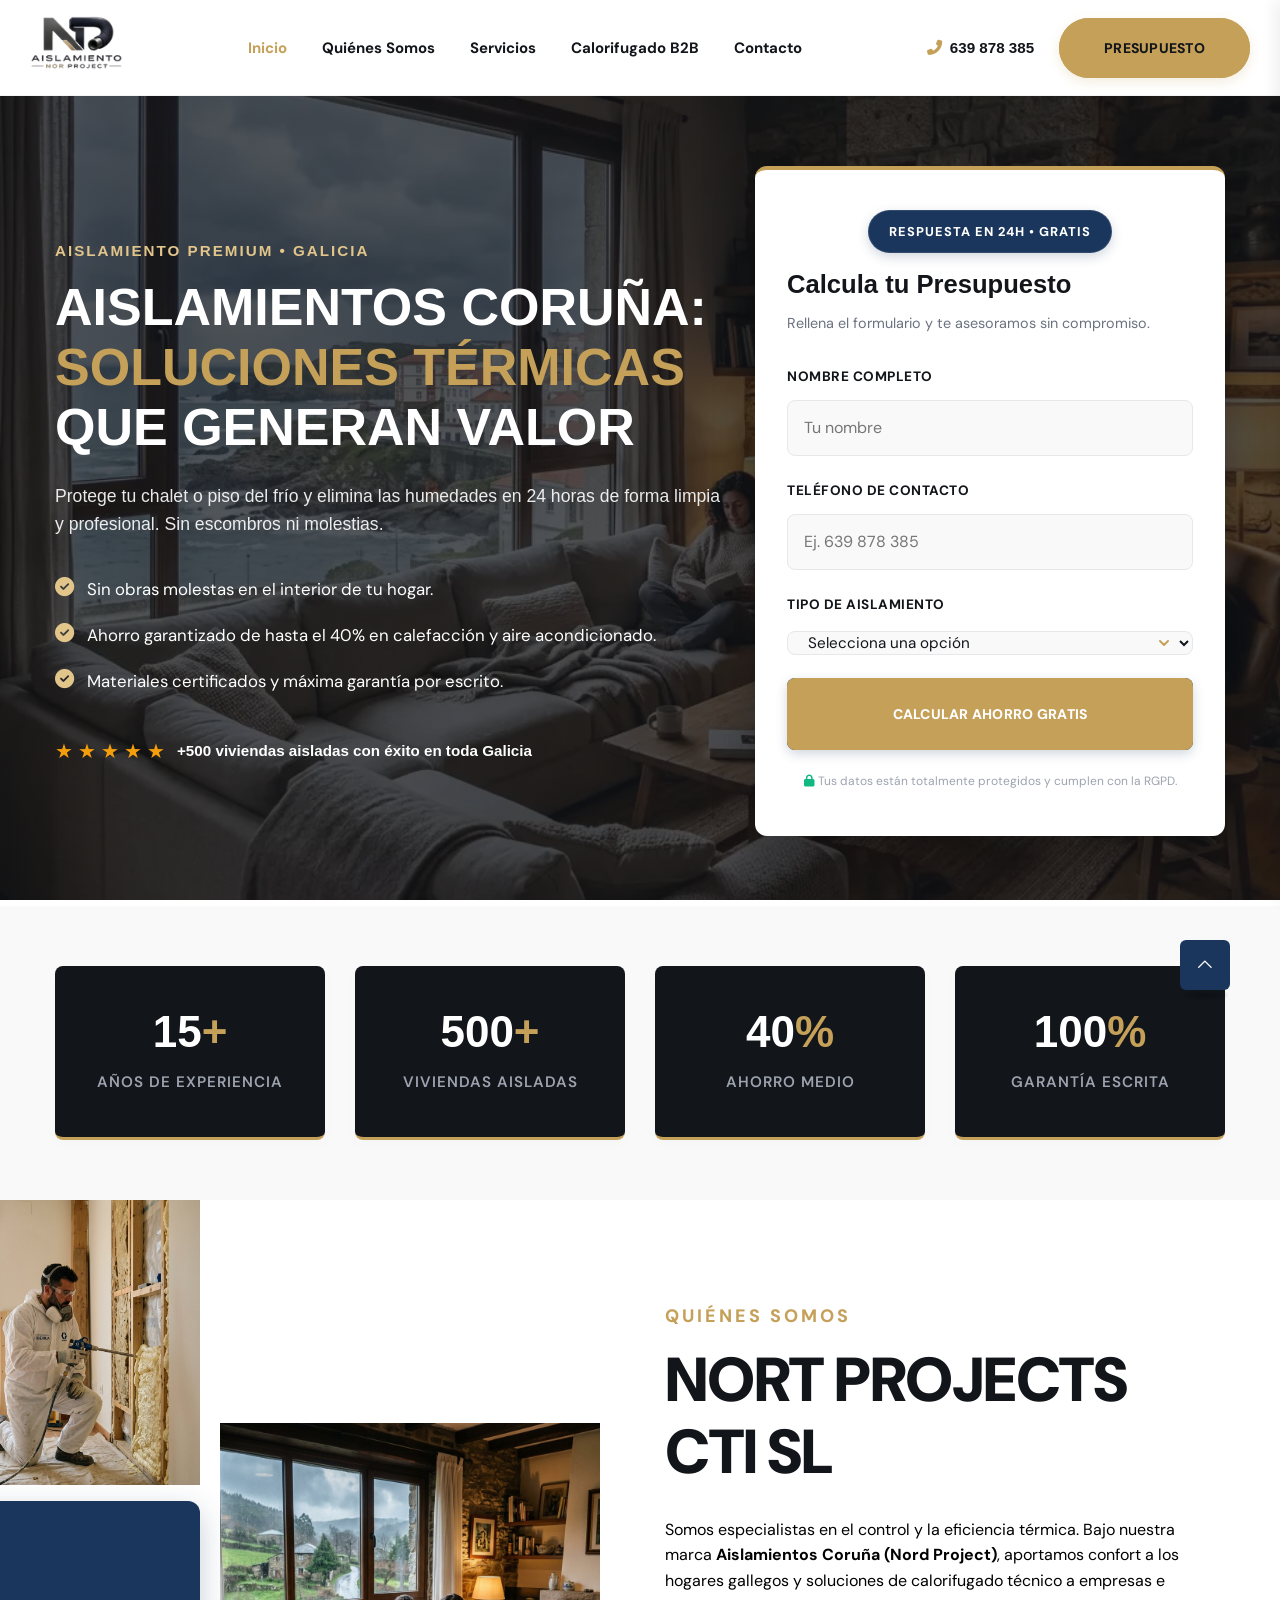
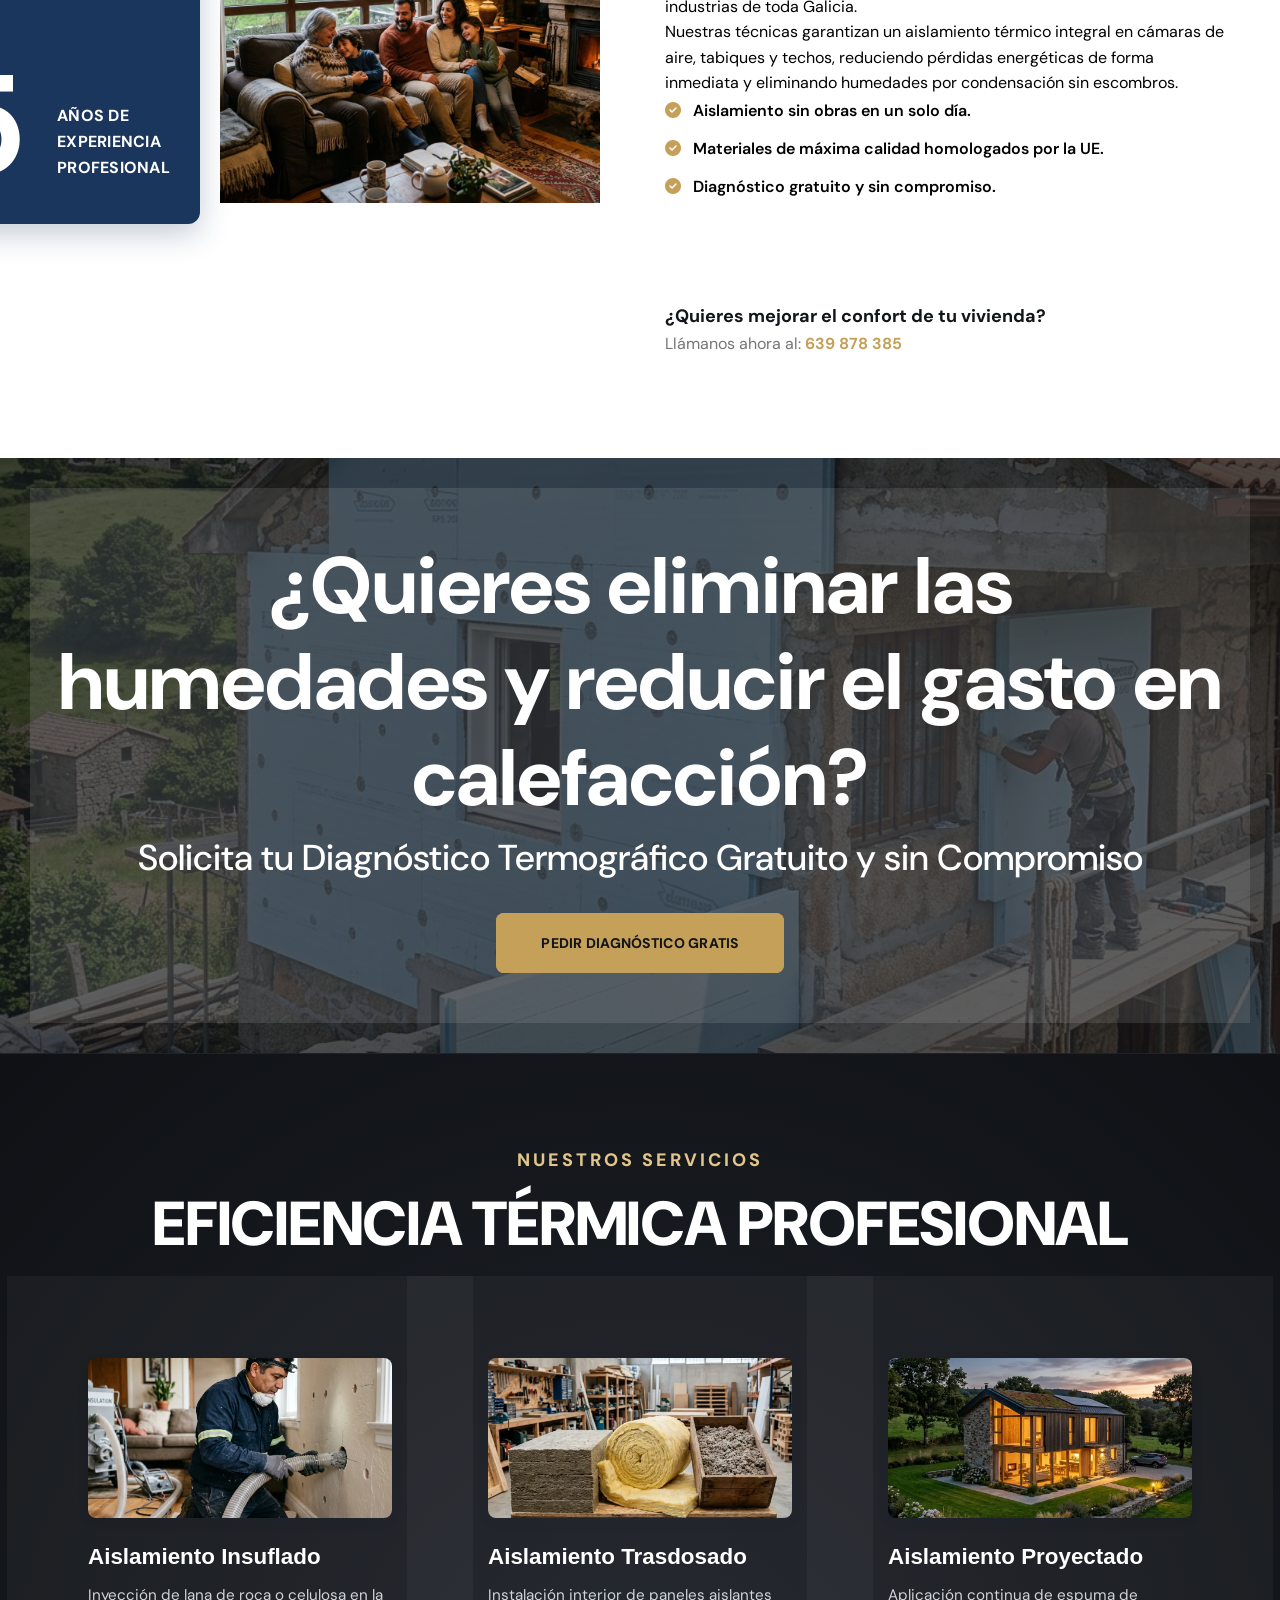
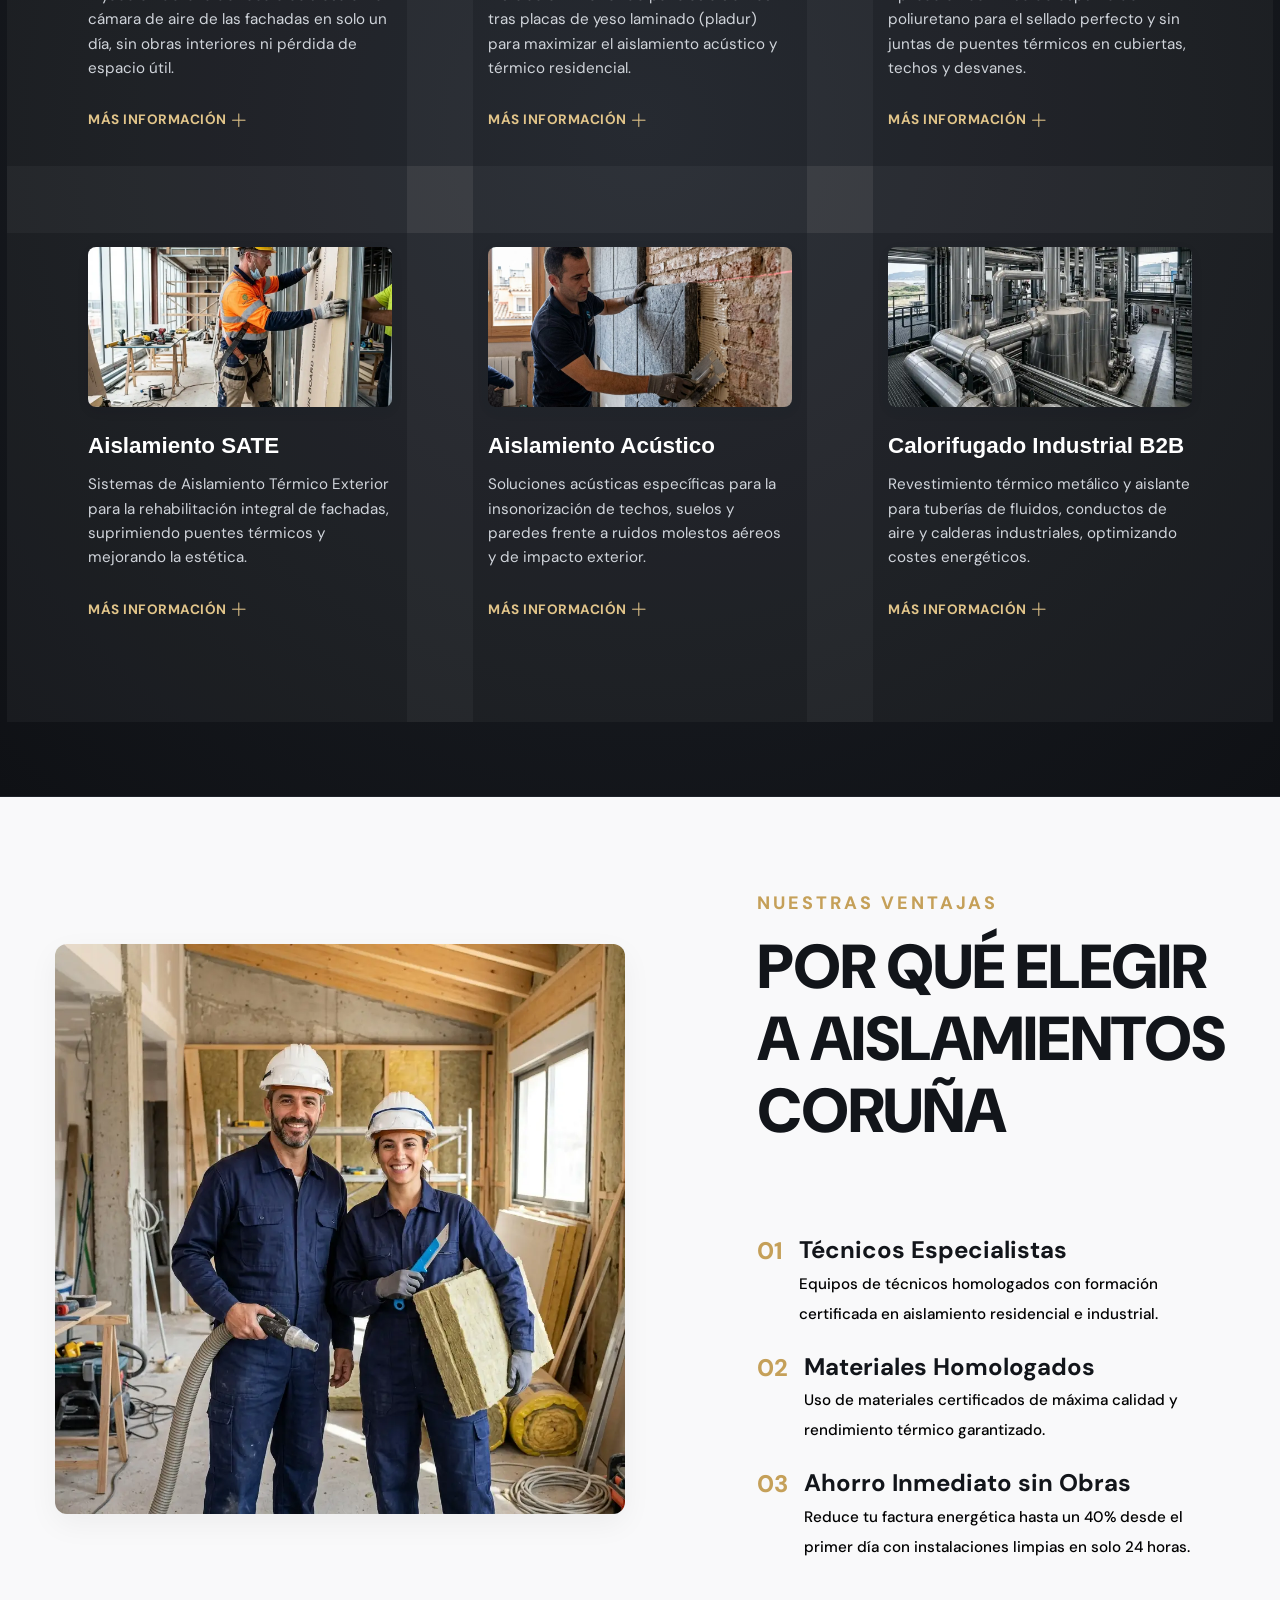
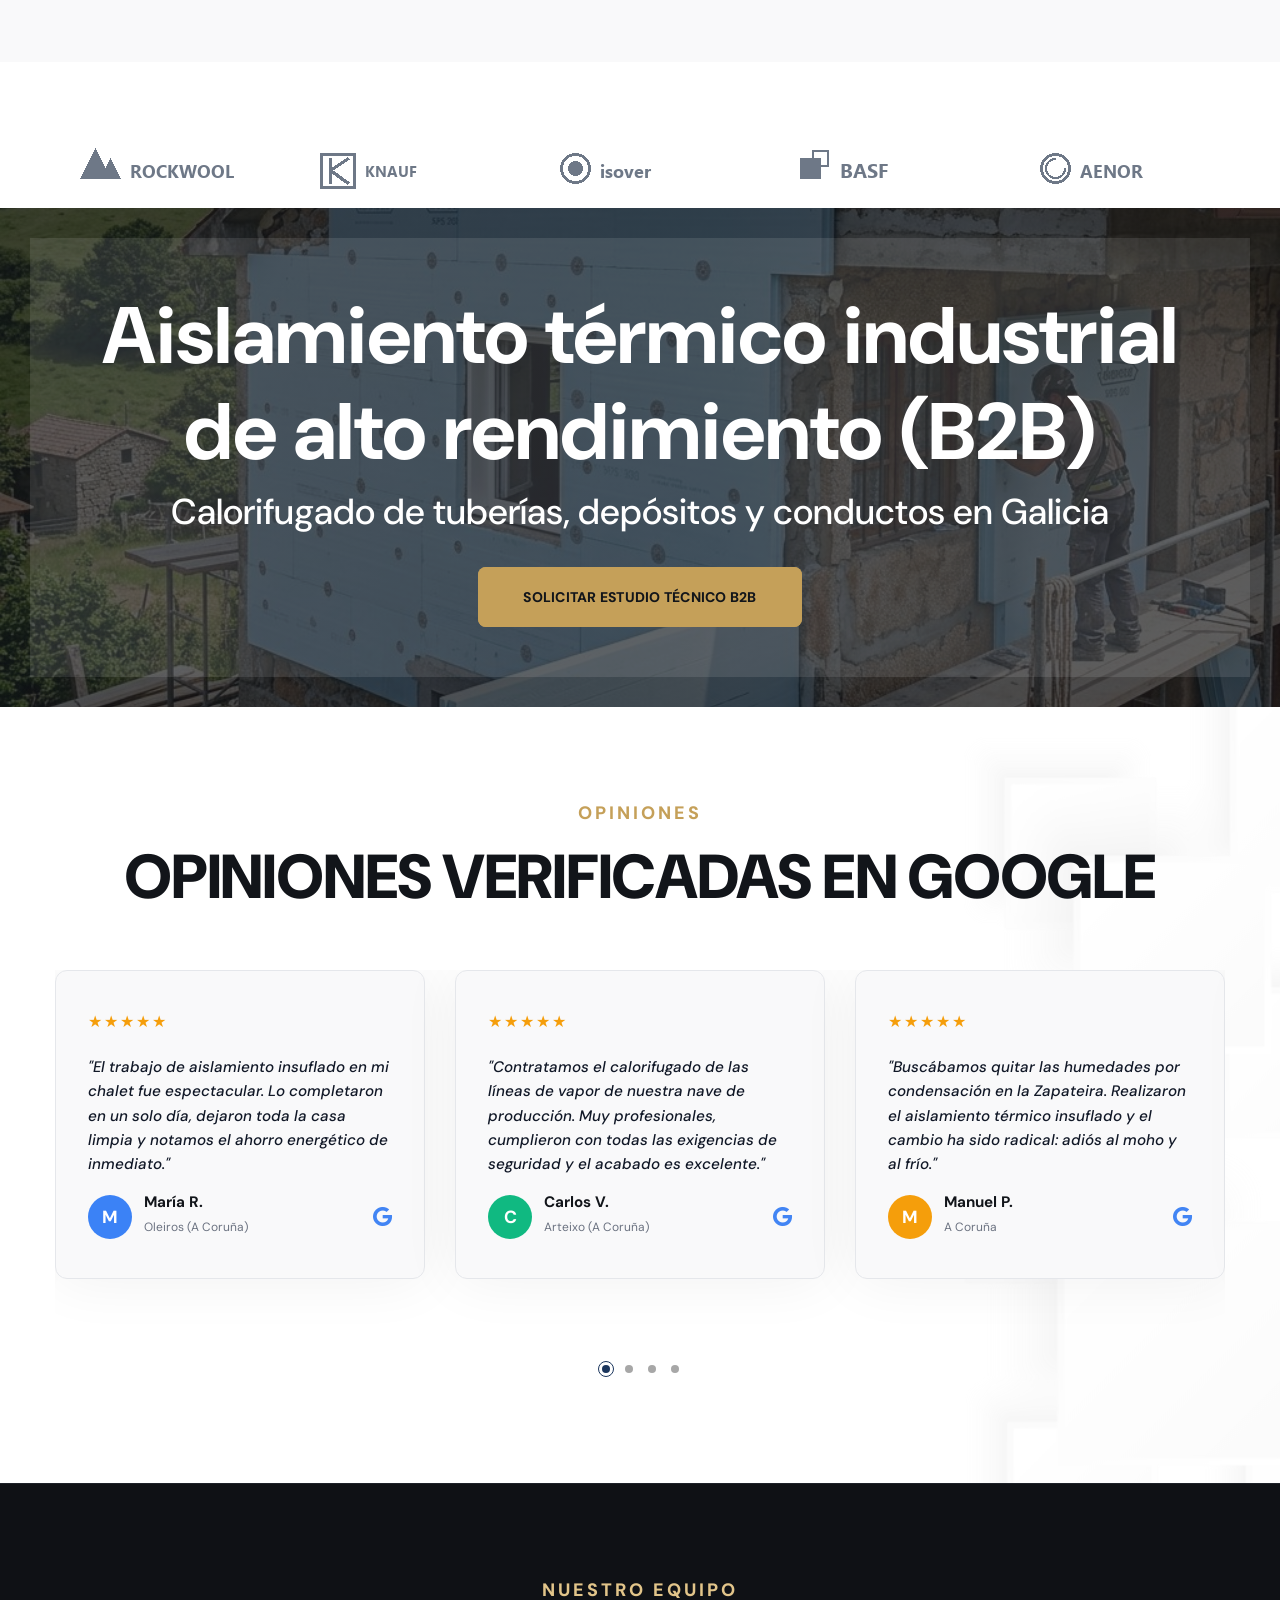
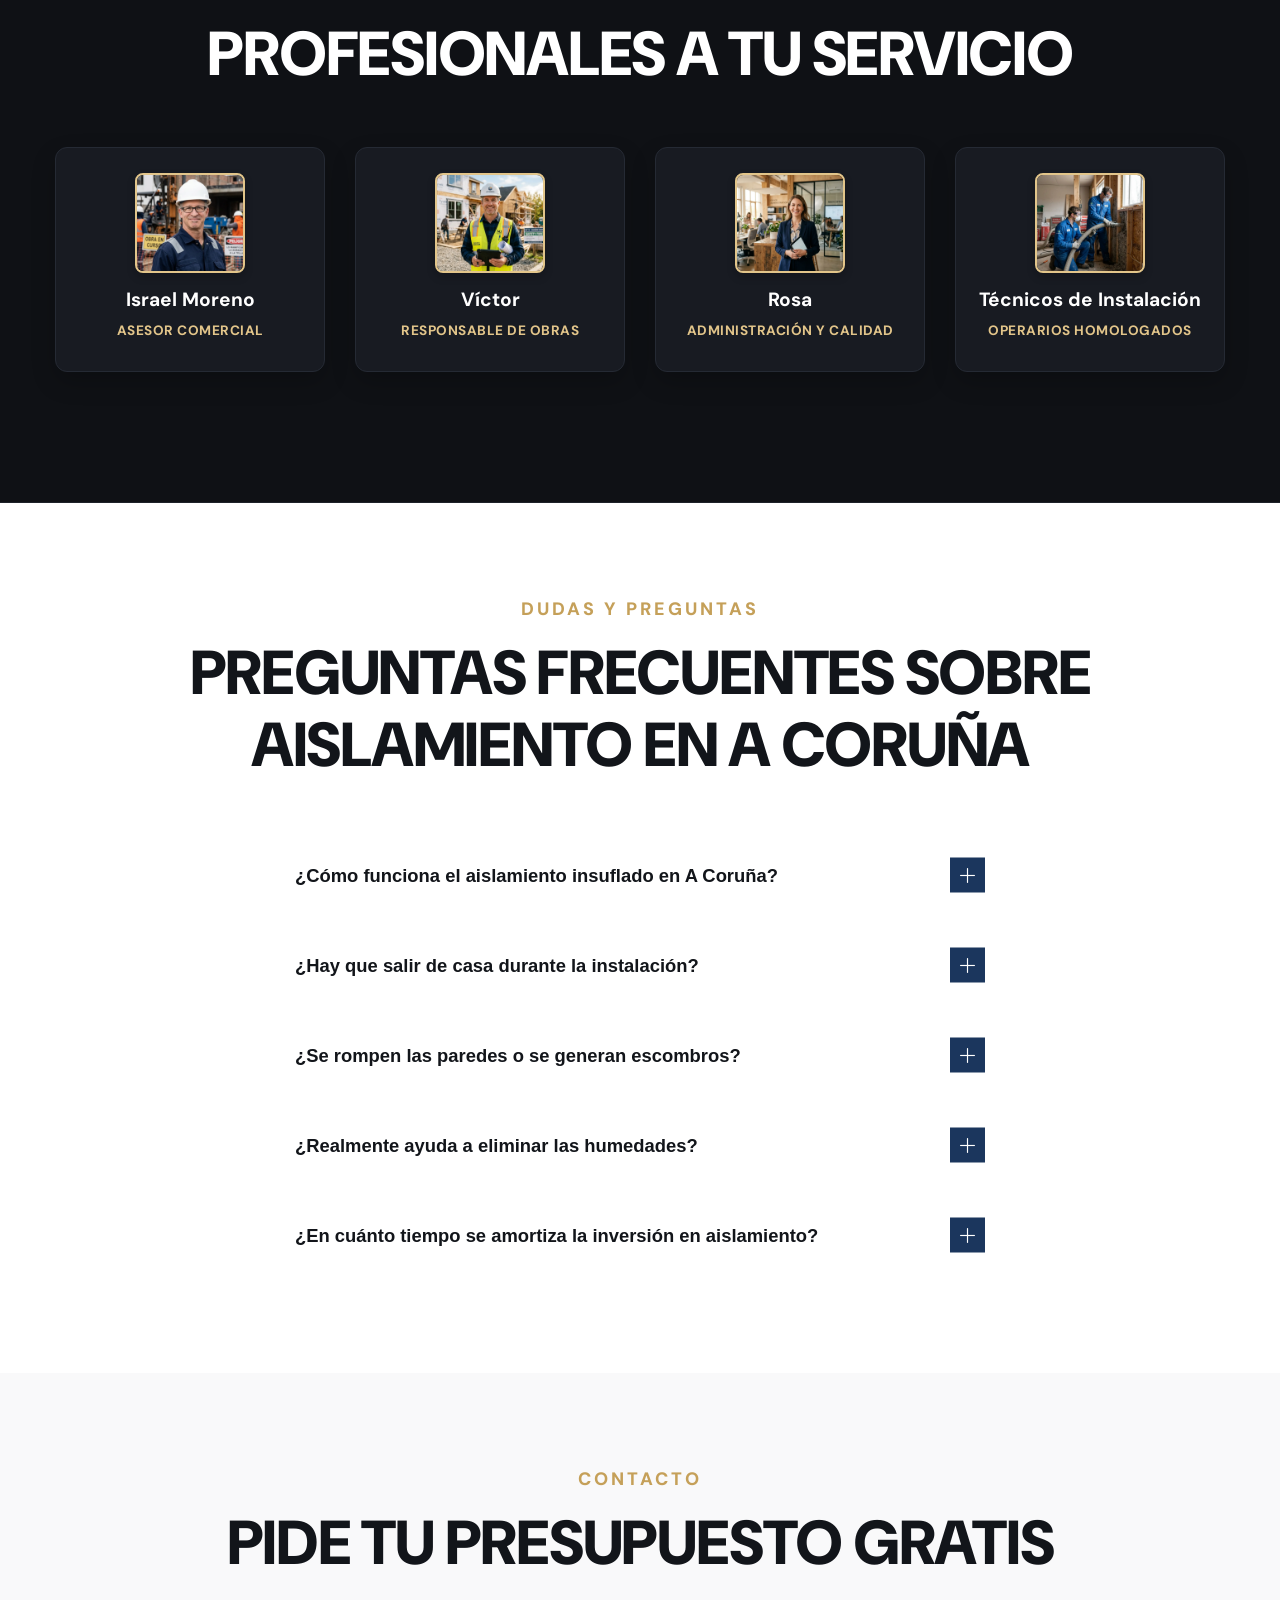
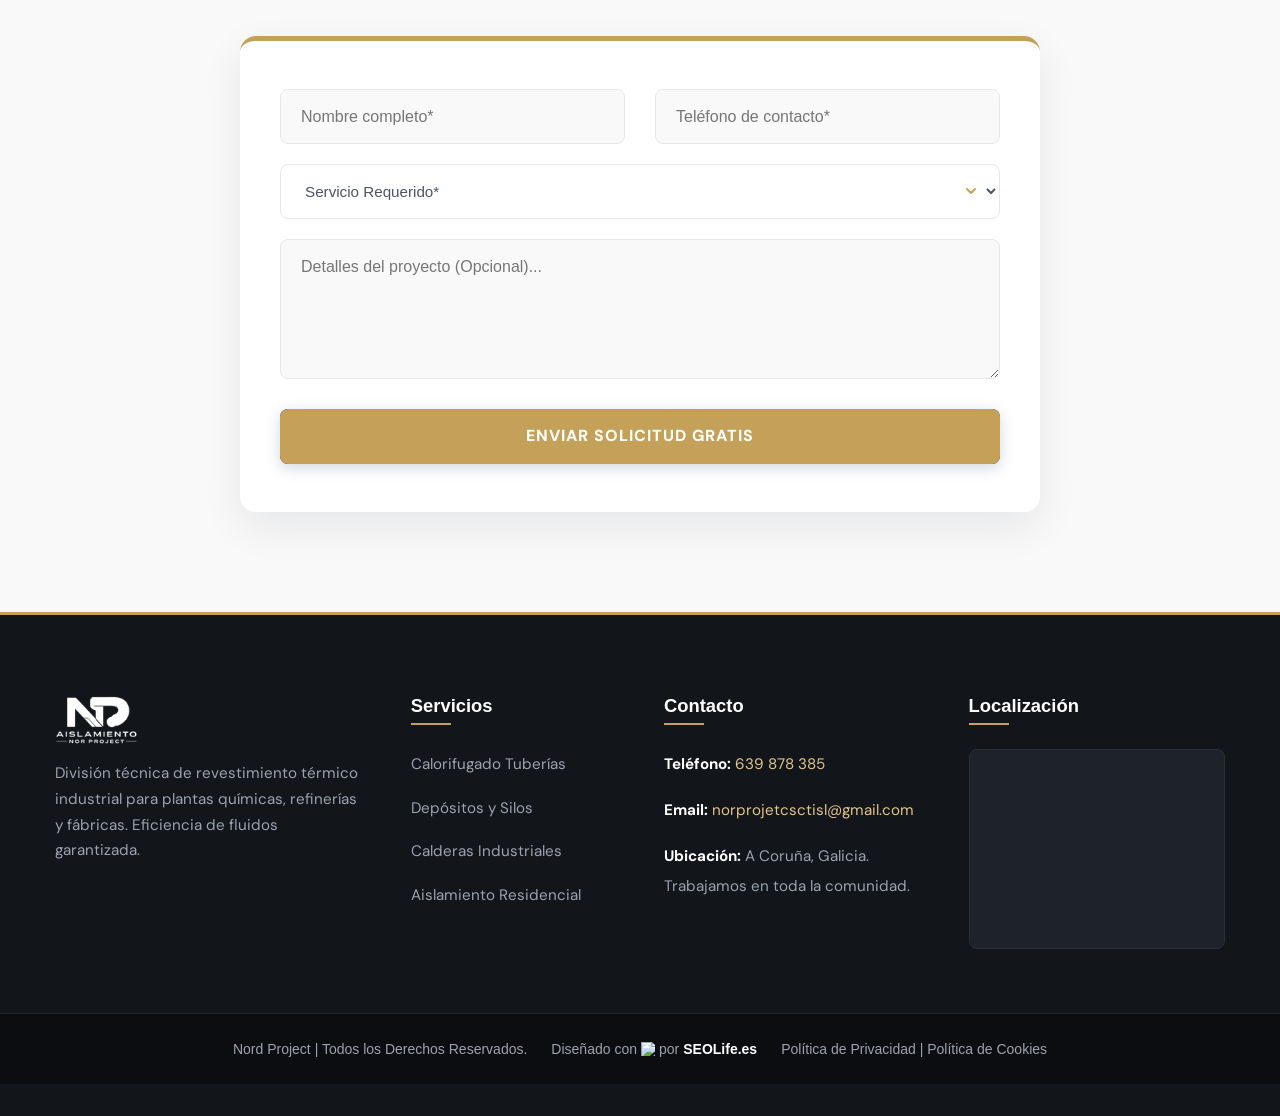
==== index.html @ 8a08e8d5 "Initial commit of Propuesta 2: modern luxury design in gold and dark-gray tones" ====
<!doctype html>
<html class="no-js" lang="es">

<head>
    <meta charset="utf-8">
    <meta http-equiv="x-ua-compatible" content="ie=edge">
    <title>Aislamientos Coruña - Nord Project | Expertos en Aislamiento Térmico</title>
    <meta name="description" content="En Aislamientos Coruña (Nord Project) somos especialistas en aislamiento térmico insuflado, trasdosado y proyectado para viviendas y calorifugado industrial. ¡Ahorra hasta el 40%!">
    <meta name="viewport" content="width=device-width, initial-scale=1">

    <link rel="shortcut icon" type="image/x-icon" href="assets/img/favicon.png">
    <!-- Place favicon.ico in the root directory -->

    <!-- CSS here -->
    <link rel="stylesheet" href="assets/css/all.min.css">
    <link rel="stylesheet" href="assets/css/animate.min.css">
    <link rel="stylesheet" href="assets/css/bootstrap.min.css">
    <link rel="stylesheet" href="assets/css/custom-animate.css">
    <link rel="stylesheet" href="assets/css/icomoon.css">
    <link rel="stylesheet" href="assets/css/jquery.magnific-popup.css">
    <link rel="stylesheet" href="assets/css/nice-select.css">
    <link rel="stylesheet" href="assets/css/nouislider.min.css">
    <link rel="stylesheet" href="assets/css/nouislider.pips.css">
    <link rel="stylesheet" href="assets/css/odometer.css">
    <link rel="stylesheet" href="assets/css/slick.css">
    <link rel="stylesheet" href="assets/css/swiper.min.css">

    <link rel="stylesheet" href="assets/css/style.css">
    <link rel="stylesheet" href="assets/css/responsive.css">


    <script type="application/ld+json">
    {
      "@context": "https://schema.org",
      "@type": "FAQPage",
      "mainEntity": [
        {
          "@type": "Question",
          "name": "¿Cómo funciona el aislamiento insuflado en A Coruña?",
          "acceptedAnswer": {
            "@type": "Answer",
            "text": "Se realizan pequeñas perforaciones en las juntas del mortero de la fachada o en tabiques internos de la vivienda. A través de ellas se inyecta neumáticamente el material aislante (como lana de roca o celulosa) rellenando la cámara de aire por completo. Posteriormente, se sellan los orificios logrando un acabado idéntico al original en un solo día."
          }
        },
        {
          "@type": "Question",
          "name": "¿Hay que salir de casa durante la instalación?",
          "acceptedAnswer": {
            "@type": "Answer",
            "text": "No, en absoluto. Al tratarse de un sistema de aislamiento insuflado que se inyecta de forma limpia y rápida, no es necesario desalojar la vivienda. Puede seguir con su rutina diaria con total normalidad y comodidad mientras nuestros técnicos trabajan."
          }
        },
        {
          "@type": "Question",
          "name": "¿Se rompen las paredes o se generan escombros?",
          "acceptedAnswer": {
            "@type": "Answer",
            "text": "No se rompen ni se tiran tabiques. El proceso es mínimamente invasivo. Solo realizamos pequeñas perforaciones de apenas 2 a 3 cm de diámetro en las juntas de los ladrillos del exterior o del pladur interior. Tras rellenar la cámara de aire, sellamos los orificios de inmediato para que la superficie quede impecable y sin necesidad de obras molestas."
          }
        },
        {
          "@type": "Question",
          "name": "¿Realmente ayuda a eliminar las humedades?",
          "acceptedAnswer": {
            "@type": "Answer",
            "text": "Sí, el aislamiento insuflado es sumamente eficaz para eliminar las humedades por condensación. Al rellenar la cámara de aire, eliminamos las corrientes de aire internas y elevamos la temperatura de las paredes interiores, evitando que el vapor de agua condense en ellas y se forme moho."
          }
        },
        {
          "@type": "Question",
          "name": "¿En cuánto tiempo se amortiza la inversión en aislamiento?",
          "acceptedAnswer": {
            "@type": "Answer",
            "text": "La inversión se amortiza típicamente en un plazo de entre 2 y 4 años. Gracias al ahorro energético inmediato de hasta el 40% en facturas de calefacción y aire acondicionado, empezará a recuperar la inversión desde el primer mes y disfrutará de un mayor confort térmico."
          }
        }
      ]
    }
    </script>


    <style>
        /* CSS Overrides for Aislamientos Coruña Xafran Integration */
        :root {
            --xafran-primary: #C5A059; /* Corporate Gold */
            --xafran-primary-rgb: 197, 160, 89;
            --thm-black: #12151A;
        }
        
        .thm-btn {
            background-color: #C5A059 !important;
            color: #12151A !important;
            font-weight: 800 !important;
            border-radius: 8px !important;
            transition: all 0.3s ease !important;
        }
        .thm-btn .txt {
            position: relative;
            z-index: 3 !important;
            color: inherit !important;
        }
        .thm-btn::before {
            background-color: #12151A !important; /* Dark hover background */
            z-index: 1 !important;
        }
        .thm-btn::after {
            background-color: #C5A059 !important;
            z-index: -1 !important;
        }
        .thm-btn:hover {
            color: #ffffff !important; /* White text on hover */
        }
        .thm-btn:hover .txt {
            color: #ffffff !important;
        }
        .main-header-one__right-btn a.thm-btn {
            background-color: #C5A059 !important;
            color: #12151A !important;
            box-shadow: 0 4px 12px rgba(197, 160, 89, 0.2) !important;
            border-radius: 30px !important;
        }
        .main-header-one__right-btn a.thm-btn:hover {
            box-shadow: 0 6px 15px rgba(197, 160, 89, 0.35) !important;
            color: #ffffff !important; /* White text on hover */
        }

        /* Style native select dropdowns beautifully */
        select.ignore {
            width: 100% !important;
            height: 50px !important;
            border: 1px solid #E5E7EB !important;
            border-radius: 8px !important;
            padding: 0 1rem !important;
            font-size: 0.95rem !important;
            color: #12151A !important;
            background-color: #F9F9FA !important;
            appearance: none !important;
            -webkit-appearance: none !important;
            -moz-appearance: none !important;
            background-image: url("data:image/svg+xml;charset=UTF-8,%3Csvg xmlns='http://www.w3.org/2000/svg' viewBox='0 0 24 24' fill='none' stroke='%23C5A059' stroke-width='3' stroke-linecap='round' stroke-linejoin='round'%3E%3Cpolyline points='6 9 12 15 18 9'%3E%3C/polyline%3E%3C/svg%3E") !important;
            background-repeat: no-repeat !important;
            background-position: right 1.25rem center !important;
            background-size: 1rem !important;
            padding-right: 2.5rem !important;
            cursor: pointer !important;
            transition: all 0.3s ease !important;
        }
        select.ignore:focus {
            border-color: #C5A059 !important;
            background-color: #ffffff !important;
            box-shadow: 0 0 0 3px rgba(197, 160, 89, 0.15) !important;
            outline: none !important;
        }
        /* Contact form select has 55px height to match input heights */
        .contact-page__form select.ignore {
            height: 55px !important;
            background-color: #ffffff !important;
        }
        
        /* Custom floating form card in Hero */
        .hero-budget-form-card {
            background: #ffffff;
            border-radius: 12px;
            padding: 2.5rem 2rem;
            box-shadow: 0 15px 40px rgba(0,0,0,0.25);
            border-top: 4px solid #C5A059;
            text-align: left;
            position: relative;
            z-index: 10;
        }
        .hero-budget-form-card h3 {
            font-size: 1.6rem;
            font-weight: 800;
            color: #12151A;
            margin-bottom: 0.5rem;
            font-family: 'Montserrat', sans-serif;
            text-transform: none;
        }
        .hero-budget-form-card p {
            font-size: 0.9rem;
            color: #6B7280;
            margin-bottom: 1.5rem;
        }
        .form-group-custom {
            margin-bottom: 1.25rem;
        }
        .form-group-custom label {
            font-size: 0.85rem;
            font-weight: 700;
            color: #12151A;
            margin-bottom: 0.5rem;
            display: block;
            text-transform: uppercase;
            letter-spacing: 0.5px;
        }
        .form-group-custom input, .form-group-custom select {
            width: 100%;
            border: 1px solid #E5E7EB;
            border-radius: 8px;
            padding: 0.75rem 1rem;
            font-size: 0.95rem;
            color: #12151A;
            background-color: #F9F9FA;
            transition: all 0.3s ease;
        }
        .form-group-custom input:focus, .form-group-custom select:focus {
            border-color: #C5A059;
            background-color: #ffffff;
            box-shadow: 0 0 0 3px rgba(197, 160, 89, 0.15);
            outline: none;
        }
        
        .form-group-custom select {
            height: auto !important;
            appearance: auto !important;
            -webkit-appearance: auto !important;
        }
        
        /* Check icon red styling */
        .hero-checklist {
            padding-left: 0;
        }
        .hero-checklist li {
            position: relative;
            padding-left: 2rem;
            margin-bottom: 1rem;
            font-size: 1.05rem;
            color: #ffffff;
            list-style: none;
            text-align: left;
        }
        .hero-checklist li i {
            position: absolute;
            left: 0;
            top: 3px;
            color: #E2C58A;
            font-size: 1.2rem;
        }
        
        /* Stats accent boxes */
        .stats-count-box {
            background-color: #12151A;
            border-bottom: 3px solid #C5A059;
            padding: 2.5rem 2rem;
            border-radius: 8px;
            text-align: center;
            height: 100%;
            box-shadow: 0 5px 15px rgba(0,0,0,0.02);
            transition: transform 0.3s;
        }
        .stats-count-box:hover {
            transform: translateY(-5px);
        }
        .stats-count-box h2 {
            font-size: 2.75rem;
            font-weight: 800;
            color: #ffffff;
            margin-bottom: 0.5rem;
            font-family: 'Montserrat', sans-serif;
        }
        .stats-count-box h2 span.thm-clr {
            color: #C5A059;
        }
        .stats-count-box p {
            color: #9CA3AF;
            font-size: 0.95rem;
            margin-bottom: 0;
            font-weight: 600;
            text-transform: uppercase;
            letter-spacing: 1px;
        }
        
        /* Service Grid Styling */
        .service-one__single {
            position: relative;
            background: #ffffff;
            border: 1px solid #E5E7EB;
            border-radius: 12px;
            padding: 2.5rem 2rem;
            margin-bottom: 30px;
            transition: all 0.3s ease;
            box-shadow: 0 5px 20px rgba(0,0,0,0.02);
            height: calc(100% - 30px);
            display: flex;
            flex-direction: column;
            justify-content: space-between;
        }
        .service-one__single:hover {
            transform: translateY(-5px);
            box-shadow: 0 15px 30px rgba(197, 160, 89, 0.06);
            border-color: #C5A059;
        }
        .service-one__single .count-text {
            position: absolute;
            right: 25px;
            top: 20px;
            font-size: 2.25rem;
            font-weight: 850;
            color: rgba(197, 160, 89, 0.06);
            font-family: 'Montserrat', sans-serif;
        }
        .service-thumb-xafran {
            width: 100%;
            height: 160px;
            background-size: cover;
            background-position: center;
            border-radius: 8px;
            margin-bottom: 1.5rem;
            box-shadow: 0 4px 15px rgba(0,0,0,0.04);
        }
        .service-one__single h2 {
            font-family: 'Montserrat', sans-serif !important;
            font-size: 1.4rem !important;
            font-weight: 700 !important;
            margin-bottom: 0.75rem !important;
            line-height: 1.3 !important;
        }
        .service-one__single h2 a {
            color: #12151A !important;
            transition: all 0.3s;
        }
        .service-one__single h2 a:hover {
            color: #C5A059 !important;
        }
        .service-one__single p {
            color: #4B5563 !important;
            font-size: 0.95rem !important;
            line-height: 1.6 !important;
            margin-bottom: 1.5rem !important;
            flex-grow: 1;
        }
        .service-one__single .btn-box a {
            font-weight: 700;
            color: #C5A059;
            text-transform: uppercase;
            font-size: 0.85rem;
            letter-spacing: 0.5px;
            display: inline-flex;
            align-items: center;
            gap: 5px;
        }
        .service-one__single .btn-box a:hover {
            color: #12151A;
        }
        
        /* Google Reviews slider cards */
        .google-rating-stars-xafran {
            color: #F59E0B;
            font-size: 1rem;
            margin-bottom: 0.5rem;
            display: flex;
            gap: 2px;
        }
        .google-reviewer-avatar-xafran {
            width: 44px;
            height: 44px;
            border-radius: 50%;
            display: flex;
            align-items: center;
            justify-content: center;
            font-weight: 700;
            color: #ffffff;
            font-size: 1.1rem;
            margin-right: 0.75rem;
        }
        
        /* FAQs Accordion styling in Corporate Gold & Cobalt Blue */
        .faq-one__accrodion .accrodion-title h3 {
            font-family: 'Montserrat', sans-serif !important;
            font-weight: 700 !important;
            font-size: 1.15rem !important;
            color: #12151A !important;
            transition: all 0.3s;
        }
        .faq-one__accrodion .accrodion.active .accrodion-title h3 {
            color: #1B365D !important;
        }
        .faq-one__accrodion .accrodion-title::after {
            color: #1B365D !important;
        }
        .faq-one__accrodion .accrodion.active .accrodion-title::after {
            color: #ffffff !important;
            background-color: #1B365D !important;
        }
        .faq-one__accrodion .accrodion .accrodion-title h3::before {
            background-color: #1B365D !important;
            color: #ffffff !important;
        }
        .faq-one__accrodion .accrodion.active .accrodion-title h3::before {
            background-color: #1B365D !important;
            color: #ffffff !important;
        }
        
        /* Contact Page bottom card styling */
        .contact-page-card-xafran {
            background: #ffffff;
            border-radius: 12px;
            padding: 3rem;
            box-shadow: 0 10px 30px rgba(0,0,0,0.03);
            border-top: 4px solid #C5A059;
            max-width: 800px;
            margin: 0 auto;
        }
        
        /* Elementor popup simulation styling */
        #popup-elementor {
            display: none;
            position: fixed;
            top: 0;
            left: 0;
            width: 100%;
            height: 100%;
            background-color: rgba(18,21,26,0.85);
            z-index: 99999;
            align-items: center;
            justify-content: center;
            padding: 1.5rem;
        }
        #popup-elementor.active {
            display: flex;
        }
        .popup-card {
            background: #ffffff;
            border-radius: 12px;
            max-width: 550px;
            width: 100%;
            padding: 2.5rem;
            position: relative;
            box-shadow: 0 20px 50px rgba(0,0,0,0.3);
            border-top: 5px solid #C5A059;
            animation: popupFade 0.4s ease;
        }
        @keyframes popupFade {
            from { transform: scale(0.9); opacity: 0; }
            to { transform: scale(1); opacity: 1; }
        }
        .popup-close-btn {
            position: absolute;
            right: 20px;
            top: 20px;
            font-size: 1.5rem;
            color: #9CA3AF;
            cursor: pointer;
            transition: color 0.3s;
        }
        .popup-close-btn:hover {
            color: #C5A059;
        }

        /* Custom Header Styling Improvements */
        .main-header-one.style2.style3 {
            background-color: #ffffff;
            border-bottom: 1px solid #F3F4F6;
        }
        .main-header-one__inner {
            height: 95px !important;
            display: flex !important;
            align-items: center !important;
            justify-content: space-between !important;
            padding: 0 15px !important;
        }
        .navbar-wrap ul {
            display: flex !important;
            align-items: center !important;
            margin-bottom: 0 !important;
        }
        .navbar-wrap ul li a {
            font-size: 15px !important;
            font-weight: 700 !important;
            color: #12151A !important;
            padding: 35px 0 !important;
            transition: color 0.3s ease !important;
            text-transform: capitalize !important;
        }
        .navbar-wrap ul li.active a,
        .navbar-wrap ul li:hover a {
            color: #C5A059 !important;
        }
        .navbar-wrap ul li+li {
            margin-left: 35px !important; /* Reduced from 60px to prevent wrapping */
        }
        
        /* Spacing adjustment for smaller desktops */
        @media (max-width: 1200px) {
            .navbar-wrap ul li+li {
                margin-left: 20px !important;
            }
            .navbar-wrap ul li a {
                font-size: 14px !important;
            }
            .header-phone-box {
                margin-right: 15px !important;
            }
        }
        
        /* Desktop header right block: Call info + button */
        .header-phone-box {
            display: flex;
            align-items: center;
            gap: 8px;
            margin-right: 25px;
        }
        .header-phone-box i {
            color: #C5A059;
            font-size: 0.95rem;
        }
        .header-phone-box a {
            color: #12151A;
            font-weight: 750;
            font-size: 0.95rem;
            font-family: 'Montserrat', sans-serif;
            text-decoration: none;
            transition: color 0.3s ease;
        }
        .header-phone-box a:hover {
            color: #C5A059;
        }
        .main-header-one__right {
            display: flex !important;
            align-items: center !important;
            gap: 0 !important;
        }
        
        /* Hide search container */
        .header-search-box {
            display: none !important;
        }
        
        /* Responsive visibility */
        @media (max-width: 991px) {
            .header-phone-box,
            .main-header-one__right-btn {
                display: none !important;
            }
            .main-header-one__inner {
                height: 80px !important;
            }
        }

        /* Section title and subtitle size improvements */
        .sec-title h2 {
            font-size: 62px !important;
            line-height: 72px !important;
            font-weight: 900 !important;
            letter-spacing: -0.02em !important;
            text-transform: uppercase !important;
        }
        .sec-title .sub-title h5 {
            font-size: 18px !important;
            text-transform: uppercase !important;
            letter-spacing: 3px !important;
            font-weight: 800 !important;
            margin-bottom: 15px !important;
        }
        @media (max-width: 767px) {
            .sec-title h2 {
                font-size: 34px !important;
                line-height: 44px !important;
            }
            .sec-title .sub-title h5 {
                font-size: 14px !important;
            }
        }

        /* Hero height and custom styles */
        .main-slider-three {
            min-height: 90vh !important;
            height: 90vh !important;
            display: flex !important;
            align-items: center !important;
        }
        @media (max-width: 991px) {
            .main-slider-three {
                height: auto !important;
                min-height: 100vh !important;
                padding: 100px 0 50px 0 !important;
                background-attachment: scroll !important; /* Fix iOS fixed bg rendering issues */
                display: block !important;
            }
            .main-slider-three .container {
                padding-top: 0 !important;
                padding-bottom: 0 !important;
            }
            .main-slider-three__content {
                text-align: center !important;
                margin-bottom: 2rem !important;
            }
            .main-slider-three__content h1 {
                font-size: 1.8rem !important;
                line-height: 1.25 !important;
                text-align: center !important;
            }
            .main-slider-three__content p {
                font-size: 0.95rem !important;
                text-align: center !important;
                margin-left: auto !important;
                margin-right: auto !important;
                max-width: 500px !important;
                margin-bottom: 1.5rem !important;
            }
            .hero-checklist {
                display: inline-block !important;
                text-align: left !important;
                max-width: 500px !important;
                margin: 0 auto !important;
                padding-left: 0 !important;
            }
            .hero-checklist li {
                font-size: 0.9rem !important;
                margin-bottom: 0.6rem !important;
                line-height: 1.4 !important;
            }
            .hero-budget-form-card {
                padding: 1.5rem 1.25rem !important;
                margin: 0 auto !important;
                max-width: 480px !important;
            }
            .hero-budget-form-card h3 {
                font-size: 1.35rem !important;
                margin-bottom: 0.25rem !important;
            }
            .hero-budget-form-card p {
                margin-bottom: 1rem !important;
            }
            .form-group-custom {
                margin-bottom: 0.85rem !important;
            }
            .form-group-custom label {
                font-size: 0.8rem !important;
                margin-bottom: 0.25rem !important;
            }
            .form-group-custom input, .form-group-custom select {
                padding: 0.6rem 0.8rem !important;
                font-size: 0.9rem !important;
            }
        }
        @media (max-width: 575px) {
            .main-slider-three__content h1 {
                font-size: 1.55rem !important;
                line-height: 1.2 !important;
            }
            .hero-budget-form-card {
                padding: 1.25rem 1rem !important;
            }
        }
        .hero-checklist li i {
            color: #E2C58A !important;
        }

        /* Services section dark glassmorphism */
        #servicios {
            background: radial-gradient(circle at 50% 50%, #1E2229 0%, #0F1115 100%) !important;
            border-top: 1px solid #1E2229 !important;
            border-bottom: 1px solid #1E2229 !important;
        }
        .service-one__single {
            background: rgba(255, 255, 255, 0.04) !important;
            backdrop-filter: blur(12px) !important;
            -webkit-backdrop-filter: blur(12px) !important;
            border: 1px solid rgba(255, 255, 255, 0.08) !important;
            border-radius: 16px !important;
            box-shadow: 0 8px 32px 0 rgba(0, 0, 0, 0.3) !important;
            transition: all 0.4s cubic-bezier(0.165, 0.84, 0.44, 1) !important;
        }
        .service-one__single:hover {
            background: rgba(255, 255, 255, 0.08) !important;
            border-color: #C5A059 !important;
            transform: translateY(-8px) !important;
            box-shadow: 0 12px 40px 0 rgba(197, 160, 89, 0.2) !important;
        }
        .service-one__single h2 a {
            color: #ffffff !important;
        }
        .service-one__single h2 a:hover {
            color: #E2C58A !important;
        }
        .service-one__single p {
            color: #D1D5DB !important;
        }
        .service-one__single .count-text {
            color: rgba(255, 255, 255, 0.03) !important;
        }
        .service-one__single .btn-box a {
            color: #E2C58A !important;
        }
        .service-one__single .btn-box a:hover {
            color: #ffffff !important;
        }

        /* 15 Years Experience Box Legibility */
        .about-three__img1 .experience-box {
            background-color: #1B365D !important;
            padding: 30px !important;
            border-radius: 12px !important;
            box-shadow: 0 10px 30px rgba(27, 54, 93, 0.25) !important;
        }
        .about-three__img1 .experience-box .counter-box h2 {
            color: #ffffff !important;
        }
        .about-three__img1 .experience-box .counter-box h2 span.odometer {
            color: #ffffff !important;
        }
        .about-three__img1 .experience-box .text-box p {
            color: #ffffff !important;
            font-weight: 700 !important;
        }

        /* Team Section Dark background and cards */
        #equipo {
            background-color: #0F1115 !important;
            border-top: 1px solid #1E2229 !important;
            border-bottom: 1px solid #1E2229 !important;
        }
        .team-two__single {
            background: #181B22 !important;
            border: 1px solid #252A34 !important;
            box-shadow: 0 10px 25px rgba(0,0,0,0.2) !important;
            transition: all 0.3s ease !important;
        }
        .team-two__single:hover {
            border-color: #C5A059 !important;
            transform: translateY(-5px) !important;
            box-shadow: 0 15px 35px rgba(197, 160, 89, 0.1) !important;
        }

        /* Contact Form Improvements */
        .contact-page-card-xafran {
            background: #ffffff !important;
            border-radius: 16px !important;
            padding: 3rem 2.5rem !important;
            box-shadow: 0 15px 40px rgba(18, 21, 26, 0.08) !important;
            border-top: 5px solid #C5A059 !important;
            max-width: 800px;
            margin: 0 auto;
        }
        .contact-page__form input[type="text"],
        .contact-page__form input[type="tel"],
        .contact-page__form select,
        .contact-page__form textarea {
            width: 100% !important;
            height: 55px !important;
            border: 1px solid #E5E7EB !important;
            border-radius: 8px !important;
            padding: 0.75rem 1.25rem !important;
            font-size: 0.95rem !important;
            color: #12151A !important;
            background-color: #F9F9FA !important;
            transition: all 0.3s ease !important;
            font-family: 'Montserrat', sans-serif !important;
        }
        .contact-page__form textarea {
            height: 140px !important;
            resize: vertical !important;
        }
        .contact-page__form input:focus,
        .contact-page__form select:focus,
        .contact-page__form textarea:focus {
            border-color: #C5A059 !important;
            background-color: #ffffff !important;
            box-shadow: 0 0 0 4px rgba(197, 160, 89, 0.15) !important;
            outline: none !important;
        }
        .contact-page__form select {
            appearance: auto !important;
            -webkit-appearance: auto !important;
            color: #4B5563 !important;
        }
        .contact-page__input-box {
            margin-bottom: 20px !important;
        }
        .contact-page__btn button.thm-btn {
            background-color: #1B365D !important;
            color: #ffffff !important;
            border-radius: 8px !important;
            font-weight: 800 !important;
            font-size: 1rem !important;
            text-transform: uppercase !important;
            letter-spacing: 1px !important;
            box-shadow: 0 4px 15px rgba(27, 54, 93, 0.2) !important;
            transition: all 0.3s ease !important;
            height: 55px !important;
            display: flex !important;
            align-items: center !important;
            justify-content: center !important;
            width: 100% !important;
        }
        .contact-page__btn button.thm-btn:hover {
            background-color: #12243F !important;
            color: #ffffff !important;
            box-shadow: 0 6px 20px rgba(27, 54, 93, 0.35) !important;
        }

        /* Hero Budget Form Button overrides */
        .hero-budget-form-card button.thm-btn {
            background-color: #1B365D !important;
            color: #ffffff !important;
            font-weight: 800 !important;
            border-radius: 8px !important;
            transition: all 0.3s ease !important;
            display: flex !important;
            justify-content: center !important;
            align-items: center !important;
            box-shadow: 0 4px 12px rgba(27, 54, 93, 0.2) !important;
        }
        .hero-budget-form-card button.thm-btn:hover {
            background-color: #12243F !important;
            color: #ffffff !important;
            box-shadow: 0 6px 15px rgba(27, 54, 93, 0.35) !important;
        }

        #servicios .sec-title h2,
        #equipo .sec-title h2 {
            color: #ffffff !important;
        }
        #servicios .sec-title .sub-title h5,
        #equipo .sec-title .sub-title h5 {
            color: #E2C58A !important;
        }
    
        /* Custom Footer Style matching calorifugado.html */
        .footer {
            background-color: #12151A !important;
            color: #F9FAFB !important;
            padding: 5rem 0 2rem 0 !important;
            border-top: 3px solid #C5A059 !important;
            position: relative !important;
            display: block !important;
        }

        .footer-top {
            margin-bottom: 4rem !important;
        }

        .footer-top-grid {
            display: grid !important;
            grid-template-columns: 1fr !important;
            gap: 3rem !important;
        }

        @media (min-width: 768px) {
            .footer-top-grid {
                grid-template-columns: repeat(2, 1fr) !important;
            }
        }

        @media (min-width: 1024px) {
            .footer-top-grid {
                grid-template-columns: 1.2fr 0.8fr 1fr 1fr !important;
            }
        }

        .footer-col h3 {
            font-family: 'Montserrat', sans-serif !important;
            font-size: 1.15rem !important;
            margin-bottom: 1.5rem !important;
            position: relative !important;
            padding-bottom: 0.5rem !important;
            color: #FFFFFF !important;
            font-weight: 700 !important;
            text-transform: none !important;
        }

        .footer-col h3::after {
            content: '' !important;
            position: absolute !important;
            bottom: 0 !important;
            left: 0 !important;
            width: 40px !important;
            height: 2px !important;
            background-color: #C5A059 !important;
        }

        .footer-brand p {
            font-size: 0.95rem !important;
            color: #9CA3AF !important;
            margin-top: 1rem !important;
            line-height: 1.7 !important;
        }

        .footer-links {
            list-style: none !important;
            display: flex !important;
            flex-direction: column !important;
            gap: 0.85rem !important;
            padding-left: 0 !important;
            margin-bottom: 0 !important;
        }

        .footer-links a {
            font-size: 0.95rem !important;
            color: #9CA3AF !important;
            text-decoration: none !important;
            transition: all 0.3s ease !important;
        }

        .footer-links a:hover {
            color: #E2C58A !important;
            padding-left: 5px !important;
        }

        .footer-contact-info {
            display: flex !important;
            flex-direction: column !important;
            gap: 1rem !important;
        }

        .footer-contact-item {
            display: flex !important;
            align-items: flex-start !important;
            gap: 0.75rem !important;
            font-size: 0.95rem !important;
            color: #9CA3AF !important;
        }

        .footer-contact-item strong {
            color: #FFFFFF !important;
        }

        .footer-contact-item span {
            display: block !important;
        }

        .footer-contact-item a {
            color: #E2C58A !important;
            text-decoration: none !important;
        }

        .footer-map-placeholder {
            width: 100% !important;
            height: 200px !important;
            background-color: #1E2229 !important;
            border: 1px solid #2A2F3B !important;
            border-radius: 8px !important;
            position: relative !important;
            overflow: hidden !important;
        }

        .footer-map-text {
            position: absolute !important;
            top: 50% !important;
            left: 50% !important;
            transform: translate(-50%, -50%) !important;
            text-align: center !important;
            font-size: 0.85rem !important;
            color: #9CA3AF !important;
            width: 90% !important;
        }
        
        /* Nav logo styles in footer */
        .footer-brand .nav-logo {
            display: flex !important;
            align-items: center !important;
            gap: 0.75rem !important;
            text-decoration: none !important;
        }
        
        .footer-brand .nav-logo-symbol {
            width: 48px !important;
            height: 48px !important;
            background: linear-gradient(135deg, #C5A059 0%, #E2C58A 50%, #A37F3B 100%) !important;
            border-radius: 50% !important;
            display: flex !important;
            align-items: center !important;
            justify-content: center !important;
            position: relative !important;
            box-shadow: 0 4px 6px -1px rgba(0, 0, 0, 0.1), 0 2px 4px -1px rgba(0, 0, 0, 0.06) !important;
        }
        
        .footer-brand .nav-logo-symbol::after {
            content: 'N' !important;
            font-family: 'Montserrat', sans-serif !important;
            font-weight: 800 !important;
            font-size: 1.5rem !important;
            color: #12151A !important;
        }
        
        .footer-brand .nav-logo-title {
            font-family: 'Montserrat', sans-serif !important;
            font-weight: 800 !important;
            font-size: 1.3rem !important;
            letter-spacing: 0.05em !important;
            color: #FFFFFF !important;
            display: block !important;
            line-height: 1.2 !important;
        }
        
        .footer-brand .nav-logo-subtitle {
            font-family: 'Montserrat', sans-serif !important;
            font-weight: 600 !important;
            font-size: 0.65rem !important;
            letter-spacing: 0.1em !important;
            color: #9CA3AF !important;
            display: block !important;
            margin-top: 2px !important;
        }
        
        /* Testimonial slider equal heights */
        .testimonials-two .swiper-wrapper {
            display: flex !important;
        }
        .testimonials-two .swiper-slide {
            height: auto !important;
            display: flex !important;
        }
        .testimonials-two__single {
            height: 100% !important;
            min-height: auto !important;
            width: 100% !important;
            display: flex !important;
            flex-direction: column !important;
            justify-content: space-between !important;
        }
        .testimonials-two__single-top {
            display: flex !important;
            flex-direction: column !important;
            align-items: flex-start !important;
            justify-content: flex-start !important;
            gap: 10px !important;
        }
</style>

</head>

<body class="body-dark-bg">

    <!-- preloader -->
    <div id="preloader">
        <div id="loading-center">
            <div class="loader">
                <div class="loader-outter"></div>
                <div class="loader-inner"></div>
            </div>
        </div>
    </div>
    <!-- preloader-end -->

    <!-- Scroll-top -->
    <button class="scroll-top scroll-to-target" data-target="html">
        <i class="icon-top-arrow"></i>
    </button>
    <!-- Scroll-top-end-->

    <div class="fix">

        <!--Start Main Header One -->
        <header class="main-header main-header-one style2 style3">
            <div id="sticky-header" class="menu-area">
                <div class="auto-container">
                    <div class="menu-area__inner">
                        <div class="mobile-nav-toggler"><i class="fas fa-bars"></i></div>
                        <div class="menu-wrap">
                            <nav class="menu-nav">
                                <div class="main-header-one__inner">
                                    <div class="main-header-one__left">
                                        
<div class="logo-box">
    <a href="index.html" title="Aislamientos Coruña - Nord Project" style="display: inline-block; line-height: 0; text-decoration: none;">
        <img src="assets/images/logo-nor-project.png" alt="Aislamientos Coruña - Nord Project" width="140" style="height: auto; max-height: 56px; width: auto; display: block;">
    </a>
</div>

                                    </div>

                                    <div class="main-header-three__middle">
                                        <div class="navbar-wrap main-menu">
                                            <ul class="navigation">
                                                <li class="active"><a href="#inicio">Inicio</a></li>
                                                <li><a href="#sobre-nosotros">Quiénes Somos</a></li>
                                                <li><a href="#servicios">Servicios</a></li>
                                                <li><a href="calorifugado.html">Calorifugado B2B</a></li>
                                                <li><a href="#contacto">Contacto</a></li>
                                            </ul>
                                        </div>
                                    </div>

                                    <div class="main-header-one__right">
                                        <div class="header-phone-box">
                                            <i class="fas fa-phone-alt"></i>
                                            <a href="tel:639878385">639 878 385</a>
                                        </div>
                                        <div class="main-header-one__right-btn">
                                            <a href="#contacto" class="thm-btn"><span class="txt">Presupuesto</span></a>
                                        </div>
                                    </div>
                                </div>
                            </nav>
                        </div>
                    </div>

                    <!-- Mobile Menu  -->
                    <div class="mobile-menu">
                        <nav class="menu-box">
                            <div class="close-btn"><i class="fas fa-times"></i></div>
                            <div class="nav-logo" style="margin-bottom: 2rem;">
                                <a href="index.html" title="Aislamientos Coruña - Nord Project" style="display: inline-block; line-height: 0; text-decoration: none;">
                                    <img src="assets/images/logo-nor-project.png" alt="Aislamientos Coruña - Nord Project" width="130" style="height: auto; max-height: 50px; width: auto; display: block;">
                                </a>
                            </div>
                            <div class="menu-outer">
                                <!--Here Menu Will Come Automatically Via Javascript / Same Menu as in Header-->
                            </div>
                            <div class="contact-info">
                                <div class="icon-box"><span class="icon-call"></span>
                                </div>
                                <p><a href="tel:639878385">639 878 385</a></p>
                            </div>
                        </nav>
                    </div>
                    <div class="menu-backdrop"></div>
                    <!-- End Mobile Menu -->
                </div>
            </div>
        </header>
        <!--End Main Header One -->

        <!--Start Main Slider Three-->
        
        <!-- Start Main Hero -->
        <section id="inicio" class="main-slider main-slider-three" style="background-image: linear-gradient(rgba(18, 21, 26, 0.72), rgba(18, 21, 26, 0.72)), url('assets/images/resources/feat-img3-1.webp'); background-size: cover; background-position: center; background-attachment: fixed; padding: 60px 0;">
            <div class="container">
                <div class="row align-items-center">
                    <div class="col-xl-7 col-lg-7 text-left">
                        <div class="main-slider-three__content" style="padding-top: 0; margin-bottom: 0; text-align: left;">
                            <span style="color: #E2C58A; font-weight: 700; text-transform: uppercase; letter-spacing: 2px; font-size: 0.95rem; display: block; margin-bottom: 0.75rem; font-family: 'Montserrat', sans-serif;">Aislamiento Premium • Galicia</span>
                            <h1 style="font-family: 'Montserrat', sans-serif; font-size: clamp(2.25rem, 5vw, 3.25rem); font-weight: 900; color: #ffffff; line-height: 1.15; margin-bottom: 1.5rem; text-transform: uppercase;">Aislamientos Coruña:<br class="d-none d-md-inline"><span style="color: #C5A059; font-weight: 800;"> Soluciones Térmicas</span><br class="d-none d-md-inline"> que generan valor</h1>
                            <p style="font-size: 1.1rem; color: rgba(255,255,255,0.9); margin-bottom: 2.25rem; line-height: 1.6; font-family: 'Roboto', sans-serif;">Protege tu chalet o piso del frío y elimina las humedades en 24 horas de forma limpia y profesional. Sin escombros ni molestias.</p>
                            <ul class="hero-checklist">
                                <li><i class="fas fa-check-circle"></i> Sin obras molestas en el interior de tu hogar.</li>
                                <li><i class="fas fa-check-circle"></i> Ahorro garantizado de hasta el 40% en calefacción y aire acondicionado.</li>
                                <li><i class="fas fa-check-circle"></i> Materiales certificados y máxima garantía por escrito.</li>
                            </ul>
                            <div style="margin-top: 2.5rem; display: flex; align-items: center; gap: 0.75rem; color: #ffffff;">
                                <span style="color: #F59E0B; font-size: 1.25rem;">★ ★ ★ ★ ★</span>
                                <span style="font-weight: 600; font-size: 0.95rem; font-family: 'Montserrat', sans-serif;">+500 viviendas aisladas con éxito en toda Galicia</span>
                            </div>
                        </div>
                    </div>
                    <div class="col-xl-5 col-lg-5">
                        <div class="hero-budget-form-card">
                            <span style="display: block; width: fit-content; margin: 0 auto 1rem auto; background-color: #1B365D; color: #ffffff; font-size: 0.8rem; font-weight: 800; padding: 0.35rem 1.25rem; border-radius: 999px; text-transform: uppercase; letter-spacing: 1px; box-shadow: 0 4px 12px rgba(27, 54, 93, 0.2); border: 1px solid rgba(255, 255, 255, 0.1);">Respuesta en 24h • Gratis</span>
                            <h3>Calcula tu Presupuesto</h3>
                            <p>Rellena el formulario y te asesoramos sin compromiso.</p>
                            <form id="heroLeadForm" action="#" method="POST">
                                <div class="form-group-custom">
                                    <label for="heroName">Nombre completo</label>
                                    <input type="text" id="heroName" placeholder="Tu nombre" required>
                                </div>
                                <div class="form-group-custom">
                                    <label for="heroPhone">Teléfono de contacto</label>
                                    <input type="tel" id="heroPhone" placeholder="Ej. 639 878 385" required>
                                </div>
                                <div class="form-group-custom">
                                    <label for="heroService">Tipo de aislamiento</label>
                                    <select id="heroService" class="ignore" required>
                                        <option value="" disabled selected>Selecciona una opción</option>
                                        <option value="insuflado">Aislamiento Insuflado</option>
                                        <option value="trasdosado">Aislamiento Trasdosado</option>
                                        <option value="proyectado">Aislamiento Proyectado</option>
                                        <option value="sate">Aislamiento SATE (Fachadas)</option>
                                        <option value="acustico">Aislamiento Acústico</option>
                                        <option value="calorifugado">Calorifugado Industrial B2B</option>
                                    </select>
                                </div>
                                <button type="submit" class="thm-btn" style="width: 100%; border: none; font-weight: 800; padding: 1rem; border-radius: 8px; text-transform: uppercase;"><span class="txt">Calcular Ahorro Gratis</span></button>
                                <p style="margin-top: 1rem; margin-bottom: 0; font-size: 0.75rem; text-align: center; color: #9CA3AF;"><i class="fas fa-lock" style="color: #10B981;"></i> Tus datos están totalmente protegidos y cumplen con la RGPD.</p>
                            </form>
                        </div>
                    </div>
                </div>
            </div>
        </section>

        <!--End Main Slider Three-->

        <!--Start Feauture One-->
        
        <section class="feauture-one style2" style="padding: 60px 0; background-color: #F9F9FA;">
            <div class="container">
                <div class="row">
                    <div class="col-xl-3 col-lg-6 col-md-6 mb-4 mb-xl-0">
                        <div class="stats-count-box">
                            <h2>15<span class="thm-clr">+</span></h2>
                            <p>Años de Experiencia</p>
                        </div>
                    </div>
                    <div class="col-xl-3 col-lg-6 col-md-6 mb-4 mb-xl-0">
                        <div class="stats-count-box">
                            <h2>500<span class="thm-clr">+</span></h2>
                            <p>Viviendas Aisladas</p>
                        </div>
                    </div>
                    <div class="col-xl-3 col-lg-6 col-md-6 mb-4 mb-md-0">
                        <div class="stats-count-box">
                            <h2>40<span class="thm-clr">%</span></h2>
                            <p>Ahorro Medio</p>
                        </div>
                    </div>
                    <div class="col-xl-3 col-lg-6 col-md-6">
                        <div class="stats-count-box">
                            <h2>100<span class="thm-clr">%</span></h2>
                            <p>Garantía Escrita</p>
                        </div>
                    </div>
                </div>
            </div>
        </section>

        <!--End Feauture One-->

        <!--Start About Three-->
        
        <section id="sobre-nosotros" class="about-three">
            <div class="container">
                <div class="row">
                    <div class="col-xl-6">
                        <div class="about-three__img">
                            <div class="about-three__img1">
                                <div class="inner">
                                    <img src="assets/img/about/about-v3-img1.jpg" alt="Aislamientos Coruña">
                                </div>
                                <div class="experience-box" style="background-color: #1B365D;">
                                    <div class="counter-box">
                                        <h2 class="count"><span class="odometer" data-count="15">0</span></h2>
                                    </div>
                                    <div class="text-box">
                                        <p>AÑOS DE <br> EXPERIENCIA <br> PROFESIONAL</p>
                                    </div>
                                </div>
                            </div>
                            <div class="about-three__img2">
                                <ul>
                                    <li>
                                        <div class="about-three__img2-single">
                                            <img src="assets/img/about/about-v3-img2.jpg" alt="Eficiencia Térmica">
                                        </div>
                                    </li>
                                </ul>
                            </div>
                        </div>
                    </div>
                    <div class="col-xl-6">
                        <div class="about-one__content">
                            <div class="sec-title">
                                <div class="sub-title">
                                    <h5 style="color: #C5A059;">Quiénes Somos</h5>
                                </div>
                                <h2>Nort Projects CTI SL</h2>
                            </div>
                            <div class="about-one__content-text">
                                <p style="color: #000000; font-size: 1rem; line-height: 1.6;">Somos especialistas en el control y la eficiencia térmica. Bajo nuestra marca <strong>Aislamientos Coruña (Nord Project)</strong>, aportamos confort a los hogares gallegos y soluciones de calorifugado técnico a empresas e industrias de toda Galicia.</p>
                                <p style="color: #000000; font-size: 1rem; line-height: 1.6;">Nuestras técnicas garantizan un aislamiento térmico integral en cámaras de aire, tabiques y techos, reduciendo pérdidas energéticas de forma inmediata y eliminando humedades por condensación sin escombros.</p>
                            </div>
                            <ul class="about-one__content-list" style="padding-left: 0; margin-bottom: 2rem;">
                                <li style="list-style: none; margin-bottom: 0.5rem; font-weight: 600; color: #000000;"><i class="fas fa-check-circle" style="color: #C5A059; margin-right: 0.5rem;"></i> Aislamiento sin obras en un solo día.</li>
                                <li style="list-style: none; margin-bottom: 0.5rem; font-weight: 600; color: #000000;"><i class="fas fa-check-circle" style="color: #C5A059; margin-right: 0.5rem;"></i> Materiales de máxima calidad homologados por la UE.</li>
                                <li style="list-style: none; margin-bottom: 0.5rem; font-weight: 600; color: #000000;"><i class="fas fa-check-circle" style="color: #C5A059; margin-right: 0.5rem;"></i> Diagnóstico gratuito y sin compromiso.</li>
                            </ul>
                            <div class="about-one__content-bottom">
                                <div class="about-one__content-bottom-author-box">
                                    <div class="text">
                                        <h4>¿Quieres mejorar el confort de tu vivienda?</h4>
                                        <p>Llámanos ahora al: <a href="tel:639878385" style="color: #C5A059; font-weight: 700;">639 878 385</a></p>
                                    </div>
                                </div>
                            </div>
                        </div>
                    </div>
                </div>
            </div>
        </section>

        <!--End About Three-->

        <!--Start Project Three-->
        
        <!-- Start CTA Banner 1 -->
        <section class="call-to-action-one" style="padding: 80px 0;">
            <div class="call-to-action-one__bg" style="background-image: linear-gradient(rgba(18, 21, 26, 0.75), rgba(18, 21, 26, 0.75)), url(assets/img/background/call-to-action-v1-bg.jpg); background-size: cover; background-position: center;"></div>
            <div class="container">
                <div class="call-to-action-one__inner">
                    <div class="call-to-action-one__content text-center">
                        <h2>¿Quieres eliminar las humedades y reducir el gasto en calefacción?</h2>
                        <h3>Solicita tu Diagnóstico Termográfico Gratuito y sin Compromiso</h3>
                        <div class="btn-box" style="margin-top: 2rem;">
                            <a class="thm-btn" href="#contacto">
                                <span class="txt">PEDIR DIAGNÓSTICO GRATIS</span>
                            </a>
                        </div>
                    </div>
                </div>
            </div>
        </section>
        <!-- End CTA Banner 1 -->

        <!-- Start Services Grid Section -->
        <section id="servicios" class="service-one" style="padding: 100px 0; background: radial-gradient(circle at 50% 50%, #1E2229 0%, #0F1115 100%) !important; position: relative;">
            <div class="container">
                <div class="sec-title text-center">
                    <div class="sub-title">
                        <h5 style="color: #E2C58A;">Nuestros Servicios</h5>
                    </div>
                    <h2>Eficiencia Térmica Profesional</h2>
                </div>
                <div class="row">
                    <!-- Service 1 -->
                    <div class="col-xl-4 col-lg-6 col-md-6 wow animated fadeInUp" data-wow-delay="0.1s">
                        <div class="service-one__single">
                            <div class="count-text">01</div>
                            <div class="service-one__single-inner" style="padding: 0;">
                                <div class="service-thumb-xafran" style="background-image: url(assets/images/resources/insuflado_thumb.webp);"></div>
                                <h2><a href="#contacto">Aislamiento Insuflado</a></h2>
                                <p>Inyección de lana de roca o celulosa en la cámara de aire de las fachadas en solo un día, sin obras interiores ni pérdida de espacio útil.</p>
                                <div class="btn-box">
                                    <a href="#contacto">Más información <span class="icon-plus"></span></a>
                                </div>
                            </div>
                        </div>
                    </div>
                    <!-- Service 2 -->
                    <div class="col-xl-4 col-lg-6 col-md-6 wow animated fadeInUp" data-wow-delay="0.2s">
                        <div class="service-one__single">
                            <div class="count-text">02</div>
                            <div class="service-one__single-inner" style="padding: 0;">
                                <div class="service-thumb-xafran" style="background-image: url(assets/images/resources/why-choose-img1-2.webp);"></div>
                                <h2><a href="#contacto">Aislamiento Trasdosado</a></h2>
                                <p>Instalación interior de paneles aislantes tras placas de yeso laminado (pladur) para maximizar el aislamiento acústico y térmico residencial.</p>
                                <div class="btn-box">
                                    <a href="#contacto">Más información <span class="icon-plus"></span></a>
                                </div>
                            </div>
                        </div>
                    </div>
                    <!-- Service 3 -->
                    <div class="col-xl-4 col-lg-6 col-md-6 wow animated fadeInUp" data-wow-delay="0.3s">
                        <div class="service-one__single">
                            <div class="count-text">03</div>
                            <div class="service-one__single-inner" style="padding: 0;">
                                <div class="service-thumb-xafran" style="background-image: url(assets/images/resources/why-choose-img1-3.webp);"></div>
                                <h2><a href="#contacto">Aislamiento Proyectado</a></h2>
                                <p>Aplicación continua de espuma de poliuretano para el sellado perfecto y sin juntas de puentes térmicos en cubiertas, techos y desvanes.</p>
                                <div class="btn-box">
                                    <a href="#contacto">Más información <span class="icon-plus"></span></a>
                                </div>
                            </div>
                        </div>
                    </div>
                    <!-- Service 4 -->
                    <div class="col-xl-4 col-lg-6 col-md-6 wow animated fadeInUp" data-wow-delay="0.4s">
                        <div class="service-one__single">
                            <div class="count-text">04</div>
                            <div class="service-one__single-inner" style="padding: 0;">
                                <div class="service-thumb-xafran" style="background-image: url(assets/images/resources/worker_insulation.webp);"></div>
                                <h2><a href="#contacto">Aislamiento SATE</a></h2>
                                <p>Sistemas de Aislamiento Térmico Exterior para la rehabilitación integral de fachadas, suprimiendo puentes térmicos y mejorando la estética.</p>
                                <div class="btn-box">
                                    <a href="#contacto">Más información <span class="icon-plus"></span></a>
                                </div>
                            </div>
                        </div>
                    </div>
                    <!-- Service 5 -->
                    <div class="col-xl-4 col-lg-6 col-md-6 wow animated fadeInUp" data-wow-delay="0.5s">
                        <div class="service-one__single">
                            <div class="count-text">05</div>
                            <div class="service-one__single-inner" style="padding: 0;">
                                <div class="service-thumb-xafran" style="background-image: url(assets/img/service/service-v2-single-bg.jpg);"></div>
                                <h2><a href="#contacto">Aislamiento Acústico</a></h2>
                                <p>Soluciones acústicas específicas para la insonorización de techos, suelos y paredes frente a ruidos molestos aéreos y de impacto exterior.</p>
                                <div class="btn-box">
                                    <a href="#contacto">Más información <span class="icon-plus"></span></a>
                                </div>
                            </div>
                        </div>
                    </div>
                    <!-- Service 6 -->
                    <div class="col-xl-4 col-lg-6 col-md-6 wow animated fadeInUp" data-wow-delay="0.6s">
                        <div class="service-one__single">
                            <div class="count-text">06</div>
                            <div class="service-one__single-inner" style="padding: 0;">
                                <div class="service-thumb-xafran" style="background-image: url(assets/images/resources/feat-img3-2.webp);"></div>
                                <h2><a href="#contacto">Calorifugado Industrial B2B</a></h2>
                                <p>Revestimiento térmico metálico y aislante para tuberías de fluidos, conductos de aire y calderas industriales, optimizando costes energéticos.</p>
                                <div class="btn-box">
                                    <a href="#contacto">Más información <span class="icon-plus"></span></a>
                                </div>
                            </div>
                        </div>
                    </div>
                </div>
            </div>
        </section>
        <!-- End Services Grid Section -->

        <!--End Project Three-->

        <!--Start Awards One-->
        
        <!-- Start Why Choose Us Section -->
        <section id="ventajas" class="why-choose-us-one" style="padding: 100px 0; background-color: #F9F9FA;">
            <div class="container">
                <div class="row align-items-center">
                    <div class="col-xl-6">
                        <div class="why-choose-us-one__img">
                            <img src="assets/images/resources/why_choose_crew_1780544581901.webp" alt="Aislamientos Coruña ventajas" style="border-radius: 12px; box-shadow: 0 10px 30px rgba(0,0,0,0.05); width: 100%;">
                        </div>
                    </div>
                    <div class="col-xl-6">
                        <div class="why-choose-us-one__content" style="padding-left: 2rem;">
                            <div class="sec-title">
                                <div class="sub-title">
                                    <h5 style="color: #C5A059;">Nuestras Ventajas</h5>
                                </div>
                                <h2>Por qué elegir a Aislamientos Coruña</h2>
                            </div>
                            <div class="why-choose-us-one__content-list" style="margin-top: 2rem;">
                                <div class="why-choose-us-one__single-item" style="margin-bottom: 1.5rem; display: flex; gap: 1rem;">
                                    <div class="number" style="font-weight:800; font-size: 1.5rem; color: #C5A059;">01</div>
                                    <div class="text">
                                        <h4 style="font-weight: 700; margin-bottom: 0.25rem;">Técnicos Especialistas</h4>
                                        <p style="margin-bottom:0; font-size: 0.95rem; color: #000000; font-weight: 500;">Equipos de técnicos homologados con formación certificada en aislamiento residencial e industrial.</p>
                                    </div>
                                </div>
                                <div class="why-choose-us-one__single-item" style="margin-bottom: 1.5rem; display: flex; gap: 1rem;">
                                    <div class="number" style="font-weight:800; font-size: 1.5rem; color: #C5A059;">02</div>
                                    <div class="text">
                                        <h4 style="font-weight: 700; margin-bottom: 0.25rem;">Materiales Homologados</h4>
                                        <p style="margin-bottom:0; font-size: 0.95rem; color: #000000; font-weight: 500;">Uso de materiales certificados de máxima calidad y rendimiento térmico garantizado.</p>
                                    </div>
                                </div>
                                <div class="why-choose-us-one__single-item" style="display: flex; gap: 1rem;">
                                    <div class="number" style="font-weight:800; font-size: 1.5rem; color: #C5A059;">03</div>
                                    <div class="text">
                                        <h4 style="font-weight: 700; margin-bottom: 0.25rem;">Ahorro Inmediato sin Obras</h4>
                                        <p style="margin-bottom:0; font-size: 0.95rem; color: #000000; font-weight: 500;">Reduce tu factura energética hasta un 40% desde el primer día con instalaciones limpias en solo 24 horas.</p>
                                    </div>
                                </div>
                            </div>
                        </div>
                    </div>
                </div>
            </div>
        </section>
        <!-- End Why Choose Us Section -->

        <!--End Awards One-->

        <!--Start Brand Two-->
        <div class="brand-one brand-one--two">
            <div class="container">
                <div class="thm-swiper__slider swiper-container" data-swiper-options='{"spaceBetween": 100, "slidesPerView": 5, "autoplay": { "delay": 5000 }, "breakpoints": {
                                            "0": {
                                                "spaceBetween": 30,
                                                "slidesPerView": 1
                                            },
                                            "375": {
                                                "spaceBetween": 30,
                                                "slidesPerView": 1
                                            },
                                            "575": {
                                                "spaceBetween": 30,
                                                "slidesPerView": 2
                                            },
                                            "768": {
                                                "spaceBetween": 30,
                                                "slidesPerView": 3
                                            },
                                            "992": {
                                                "spaceBetween": 30,
                                                "slidesPerView": 4
                                            },
                                            "1200": {
                                                "spaceBetween": 30,
                                                "slidesPerView": 5
                                            }
                                        }}'>
                    <div class="swiper-wrapper">
                        <div class="swiper-slide">
                            <div class="img-box">
                                <img src="assets/img/brand/brand-v2-img1.png" alt="#">
                            </div>

                            <div class="img-box2">
                                <img src="assets/img/brand/brand-v2-img6.png" alt="#">
                            </div>
                        </div>

                        <div class="swiper-slide">
                            <div class="img-box">
                                <img src="assets/img/brand/brand-v2-img2.png" alt="#">
                            </div>

                            <div class="img-box2">
                                <img src="assets/img/brand/brand-v2-img7.png" alt="#">
                            </div>
                        </div>

                        <div class="swiper-slide">
                            <div class="img-box">
                                <img src="assets/img/brand/brand-v2-img3.png" alt="#">
                            </div>

                            <div class="img-box2">
                                <img src="assets/img/brand/brand-v2-img8.png" alt="#">
                            </div>
                        </div>

                        <div class="swiper-slide">
                            <div class="img-box">
                                <img src="assets/img/brand/brand-v2-img4.png" alt="#">
                            </div>

                            <div class="img-box2">
                                <img src="assets/img/brand/brand-v2-img9.png" alt="#">
                            </div>
                        </div>

                        <div class="swiper-slide">
                            <div class="img-box">
                                <img src="assets/img/brand/brand-v2-img5.png" alt="#">
                            </div>

                            <div class="img-box2">
                                <img src="assets/img/brand/brand-v2-img10.png" alt="#">
                            </div>
                        </div>

                        <div class="swiper-slide">
                            <div class="img-box">
                                <img src="assets/img/brand/brand-v2-img1.png" alt="#">
                            </div>

                            <div class="img-box2">
                                <img src="assets/img/brand/brand-v2-img6.png" alt="#">
                            </div>
                        </div>

                        <div class="swiper-slide">
                            <div class="img-box">
                                <img src="assets/img/brand/brand-v2-img2.png" alt="#">
                            </div>

                            <div class="img-box2">
                                <img src="assets/img/brand/brand-v2-img7.png" alt="#">
                            </div>
                        </div>

                        <div class="swiper-slide">
                            <div class="img-box">
                                <img src="assets/img/brand/brand-v2-img3.png" alt="#">
                            </div>

                            <div class="img-box2">
                                <img src="assets/img/brand/brand-v2-img8.png" alt="#">
                            </div>
                        </div>

                        <div class="swiper-slide">
                            <div class="img-box">
                                <img src="assets/img/brand/brand-v2-img4.png" alt="#">
                            </div>

                            <div class="img-box2">
                                <img src="assets/img/brand/brand-v2-img9.png" alt="#">
                            </div>
                        </div>

                        <div class="swiper-slide">
                            <div class="img-box">
                                <img src="assets/img/brand/brand-v2-img5.png" alt="#">
                            </div>

                            <div class="img-box2">
                                <img src="assets/img/brand/brand-v2-img10.png" alt="#">
                            </div>
                        </div>
                    </div>
                </div>
            </div>
        </div>
        <!--End Brand Two -->

        <!-- Duplicate Why Choose Us section removed -->

        <!--Start Feauture Two-->
        
        <!-- Start CTA Banner 2 -->
        <section class="call-to-action-one" style="padding: 80px 0;">
            <div class="call-to-action-one__bg" style="background-image: linear-gradient(rgba(18, 21, 26, 0.75), rgba(18, 21, 26, 0.75)), url(assets/img/background/call-to-action-v1-bg.jpg); background-size: cover; background-position: center;"></div>
            <div class="container">
                <div class="call-to-action-one__inner">
                    <div class="call-to-action-one__content text-center">
                        <h2>Aislamiento térmico industrial de alto rendimiento (B2B)</h2>
                        <h3>Calorifugado de tuberías, depósitos y conductos en Galicia</h3>
                        <div class="btn-box" style="margin-top: 2rem;">
                            <a class="thm-btn" href="#contacto">
                                <span class="txt">SOLICITAR ESTUDIO TÉCNICO B2B</span>
                            </a>
                        </div>
                    </div>
                </div>
            </div>
        </section>
        <!-- End CTA Banner 2 -->

        <!--End Feauture Two-->

        <!--Start Video One-->
        
        <!-- Start Testimonials Section -->
        <section class="testimonials-two" style="padding: 100px 0; background-color: #ffffff;">
            <div class="testimonials-two__pattern" style="background-image: url(assets/img/pattern/testimonials-v2-pattern.png);"></div>
            <div class="container">
                <div class="sec-title text-center">
                    <div class="sub-title">
                        <h5 style="color: #C5A059;">Opiniones</h5>
                    </div>
                    <h2>Opiniones verificadas en Google</h2>
                </div>
                <div class="thm-swiper__slider swiper-container" data-swiper-options='{"spaceBetween": 30,
                    "slidesPerView": 3,
                    "loop": true,
                    "pagination": {
                        "el": "#testimonials-two__pagination",
                        "type": "bullets",
                        "clickable": true
                        },
                    "autoplay": { "delay": 5000 },
                    "breakpoints": {
                        "0": {
                            "spaceBetween": 30,
                            "slidesPerView": 1
                        },
                        "768": {
                            "spaceBetween": 30,
                            "slidesPerView": 2
                        },
                        "992": {
                            "spaceBetween": 30,
                            "slidesPerView": 3
                        }
                    }
                }'>
                    <div class="swiper-wrapper">
                        <!-- Review 1 -->
                        <div class="swiper-slide">
                            <div class="testimonials-two__single" style="background: #F9F9FA; padding: 2.25rem 2rem; border-radius: 12px; border: 1px solid #E5E7EB; min-height: 280px; display: flex; flex-direction: column; justify-content: space-between;">
                                <div class="testimonials-two__single-top" style="margin-bottom: 1rem;">
                                    <div class="google-rating-stars-xafran"><span>★</span><span>★</span><span>★</span><span>★</span><span>★</span></div>
                                    <p style="color: #111827; font-weight: 500; font-size: 0.95rem; line-height: 1.6; font-style: italic; margin-bottom: 0;">"El trabajo de aislamiento insuflado en mi chalet fue espectacular. Lo completaron en un solo día, dejaron toda la casa limpia y notamos el ahorro energético de inmediato."</p>
                                </div>
                                <div style="display: flex; align-items: center; justify-content: space-between;">
                                    <div style="display: flex; align-items: center;">
                                        <div class="google-reviewer-avatar-xafran" style="background-color: #3b82f6;">M</div>
                                        <div>
                                            <h4 style="font-size: 0.95rem; font-weight: 700; margin-bottom: 0;">María R.</h4>
                                            <span style="font-size: 0.75rem; color: #6B7280;">Oleiros (A Coruña)</span>
                                        </div>
                                    </div>
                                    <i class="fab fa-google" style="color: #4285F4; font-size: 1.25rem;"></i>
                                </div>
                            </div>
                        </div>
                        <!-- Review 2 -->
                        <div class="swiper-slide">
                            <div class="testimonials-two__single" style="background: #F9F9FA; padding: 2.25rem 2rem; border-radius: 12px; border: 1px solid #E5E7EB; min-height: 280px; display: flex; flex-direction: column; justify-content: space-between;">
                                <div class="testimonials-two__single-top" style="margin-bottom: 1rem;">
                                    <div class="google-rating-stars-xafran"><span>★</span><span>★</span><span>★</span><span>★</span><span>★</span></div>
                                    <p style="color: #111827; font-weight: 500; font-size: 0.95rem; line-height: 1.6; font-style: italic; margin-bottom: 0;">"Contratamos el calorifugado de las líneas de vapor de nuestra nave de producción. Muy profesionales, cumplieron con todas las exigencias de seguridad y el acabado es excelente."</p>
                                </div>
                                <div style="display: flex; align-items: center; justify-content: space-between;">
                                    <div style="display: flex; align-items: center;">
                                        <div class="google-reviewer-avatar-xafran" style="background-color: #10b981;">C</div>
                                        <div>
                                            <h4 style="font-size: 0.95rem; font-weight: 700; margin-bottom: 0;">Carlos V.</h4>
                                            <span style="font-size: 0.75rem; color: #6B7280;">Arteixo (A Coruña)</span>
                                        </div>
                                    </div>
                                    <i class="fab fa-google" style="color: #4285F4; font-size: 1.25rem;"></i>
                                </div>
                            </div>
                        </div>
                        <!-- Review 3 -->
                        <div class="swiper-slide">
                            <div class="testimonials-two__single" style="background: #F9F9FA; padding: 2.25rem 2rem; border-radius: 12px; border: 1px solid #E5E7EB; min-height: 280px; display: flex; flex-direction: column; justify-content: space-between;">
                                <div class="testimonials-two__single-top" style="margin-bottom: 1rem;">
                                    <div class="google-rating-stars-xafran"><span>★</span><span>★</span><span>★</span><span>★</span><span>★</span></div>
                                    <p style="color: #111827; font-weight: 500; font-size: 0.95rem; line-height: 1.6; font-style: italic; margin-bottom: 0;">"Buscábamos quitar las humedades por condensación en la Zapateira. Realizaron el aislamiento térmico insuflado y el cambio ha sido radical: adiós al moho y al frío."</p>
                                </div>
                                <div style="display: flex; align-items: center; justify-content: space-between;">
                                    <div style="display: flex; align-items: center;">
                                        <div class="google-reviewer-avatar-xafran" style="background-color: #f59e0b;">M</div>
                                        <div>
                                            <h4 style="font-size: 0.95rem; font-weight: 700; margin-bottom: 0;">Manuel P.</h4>
                                            <span style="font-size: 0.75rem; color: #6B7280;">A Coruña</span>
                                        </div>
                                    </div>
                                    <i class="fab fa-google" style="color: #4285F4; font-size: 1.25rem;"></i>
                                </div>
                            </div>
                        </div>
                        <!-- Review 4 -->
                        <div class="swiper-slide">
                            <div class="testimonials-two__single" style="background: #F9F9FA; padding: 2.25rem 2rem; border-radius: 12px; border: 1px solid #E5E7EB; min-height: 280px; display: flex; flex-direction: column; justify-content: space-between;">
                                <div class="testimonials-two__single-top" style="margin-bottom: 1rem;">
                                    <div class="google-rating-stars-xafran"><span>★</span><span>★</span><span>★</span><span>★</span><span>★</span></div>
                                    <p style="color: #111827; font-weight: 500; font-size: 0.95rem; line-height: 1.6; font-style: italic; margin-bottom: 0;">"Excelentes profesionales. Israel nos explicó todo, Víctor coordinó la obra de forma impecable y el equipo de instaladores trabajó de manera limpia. Totalmente recomendados."</p>
                                </div>
                                <div style="display: flex; align-items: center; justify-content: space-between;">
                                    <div style="display: flex; align-items: center;">
                                        <div class="google-reviewer-avatar-xafran" style="background-color: #ec4899;">E</div>
                                        <div>
                                            <h4 style="font-size: 0.95rem; font-weight: 700; margin-bottom: 0;">Elena S.</h4>
                                            <span style="font-size: 0.75rem; color: #6B7280;">Sada (A Coruña)</span>
                                        </div>
                                    </div>
                                    <i class="fab fa-google" style="color: #4285F4; font-size: 1.25rem;"></i>
                                </div>
                            </div>
                        </div>
                    </div>
                    <div class="swiper-pagination" id="testimonials-two__pagination" style="margin-top: 2rem; position: static;"></div>
                </div>
            </div>
        </section>
        <!-- End Testimonials Section -->

        <!--End Video One-->

        <!-- Start Testimonials Two -->
        
        <!-- Start Team Section -->
        <section id="equipo" class="team-two" style="padding: 100px 0; background-color: #0F1115 !important;">
            <div class="container">
                <div class="sec-title text-center">
                    <div class="sub-title">
                        <h5 style="color: #E2C58A;">Nuestro Equipo</h5>
                    </div>
                    <h2>Profesionales a tu servicio</h2>
                </div>
                <div class="row">
                    <!-- Member 1 -->
                    <div class="col-xl-3 col-lg-6 col-md-6 wow fadeInUp" data-wow-delay=".1s">
                        <div class="team-two__single" style="margin-bottom: 30px; background: #12151A; border-radius: 12px; overflow: hidden; box-shadow: 0 10px 25px rgba(0,0,0,0.15); border: 1px solid #1E2229; padding: 25px 15px; display: flex; flex-direction: column; align-items: center; justify-content: center; text-align: center;">
                            <div style="width: 110px; height: 100px; border-radius: 8px; overflow: hidden; border: 2px solid #E2C58A; margin-bottom: 15px; box-shadow: 0 4px 8px rgba(0,0,0,0.2);">
                                <img src="assets/images/resources/team-img2-1.webp" alt="Israel Moreno" style="width: 100%; height: 100%; object-fit: cover;">
                            </div>
                            <div class="content-box" style="position: static !important; background: transparent !important; width: 100% !important; padding: 0 !important; opacity: 1 !important; visibility: visible !important; transform: none !important;">
                                <h3 style="font-size: 1.2rem; font-weight: 700; margin-bottom: 5px;"><a href="#contacto" style="color: #ffffff; text-decoration: none; transition: color 0.3s;">Israel Moreno</a></h3>
                                <p style="color: #E2C58A; font-size: 0.85rem; font-weight: 700; margin-bottom: 0; text-transform: uppercase; letter-spacing: 0.5px;">Asesor Comercial</p>
                            </div>
                        </div>
                    </div>
                    <!-- Member 2 -->
                    <div class="col-xl-3 col-lg-6 col-md-6 wow fadeInUp" data-wow-delay=".2s">
                        <div class="team-two__single" style="margin-bottom: 30px; background: #12151A; border-radius: 12px; overflow: hidden; box-shadow: 0 10px 25px rgba(0,0,0,0.15); border: 1px solid #1E2229; padding: 25px 15px; display: flex; flex-direction: column; align-items: center; justify-content: center; text-align: center;">
                            <div style="width: 110px; height: 100px; border-radius: 8px; overflow: hidden; border: 2px solid #E2C58A; margin-bottom: 15px; box-shadow: 0 4px 8px rgba(0,0,0,0.2);">
                                <img src="assets/images/resources/team-img2-2.webp" alt="Víctor" style="width: 100%; height: 100%; object-fit: cover;">
                            </div>
                            <div class="content-box" style="position: static !important; background: transparent !important; width: 100% !important; padding: 0 !important; opacity: 1 !important; visibility: visible !important; transform: none !important;">
                                <h3 style="font-size: 1.2rem; font-weight: 700; margin-bottom: 5px;"><a href="#contacto" style="color: #ffffff; text-decoration: none; transition: color 0.3s;">Víctor</a></h3>
                                <p style="color: #E2C58A; font-size: 0.85rem; font-weight: 700; margin-bottom: 0; text-transform: uppercase; letter-spacing: 0.5px;">Responsable de Obras</p>
                            </div>
                        </div>
                    </div>
                    <!-- Member 3 -->
                    <div class="col-xl-3 col-lg-6 col-md-6 wow fadeInUp" data-wow-delay=".3s">
                        <div class="team-two__single" style="margin-bottom: 30px; background: #12151A; border-radius: 12px; overflow: hidden; box-shadow: 0 10px 25px rgba(0,0,0,0.15); border: 1px solid #1E2229; padding: 25px 15px; display: flex; flex-direction: column; align-items: center; justify-content: center; text-align: center;">
                            <div style="width: 110px; height: 100px; border-radius: 8px; overflow: hidden; border: 2px solid #E2C58A; margin-bottom: 15px; box-shadow: 0 4px 8px rgba(0,0,0,0.2);">
                                <img src="assets/images/resources/team-img2-3.webp" alt="Rosa" style="width: 100%; height: 100%; object-fit: cover;">
                            </div>
                            <div class="content-box" style="position: static !important; background: transparent !important; width: 100% !important; padding: 0 !important; opacity: 1 !important; visibility: visible !important; transform: none !important;">
                                <h3 style="font-size: 1.2rem; font-weight: 700; margin-bottom: 5px;"><a href="#contacto" style="color: #ffffff; text-decoration: none; transition: color 0.3s;">Rosa</a></h3>
                                <p style="color: #E2C58A; font-size: 0.85rem; font-weight: 700; margin-bottom: 0; text-transform: uppercase; letter-spacing: 0.5px;">Administración y Calidad</p>
                            </div>
                        </div>
                    </div>
                    <!-- Member 4 -->
                    <div class="col-xl-3 col-lg-6 col-md-6 wow fadeInUp" data-wow-delay=".4s">
                        <div class="team-two__single" style="margin-bottom: 30px; background: #12151A; border-radius: 12px; overflow: hidden; box-shadow: 0 10px 25px rgba(0,0,0,0.15); border: 1px solid #1E2229; padding: 25px 15px; display: flex; flex-direction: column; align-items: center; justify-content: center; text-align: center;">
                            <div style="width: 110px; height: 100px; border-radius: 8px; overflow: hidden; border: 2px solid #E2C58A; margin-bottom: 15px; box-shadow: 0 4px 8px rgba(0,0,0,0.2);">
                                <img src="assets/images/resources/team-img2-4.webp" alt="Técnicos de Instalación" style="width: 100%; height: 100%; object-fit: cover;">
                            </div>
                            <div class="content-box" style="position: static !important; background: transparent !important; width: 100% !important; padding: 0 !important; opacity: 1 !important; visibility: visible !important; transform: none !important;">
                                <h3 style="font-size: 1.2rem; font-weight: 700; margin-bottom: 5px;"><a href="#contacto" style="color: #ffffff; text-decoration: none; transition: color 0.3s;">Técnicos de Instalación</a></h3>
                                <p style="color: #E2C58A; font-size: 0.85rem; font-weight: 700; margin-bottom: 0; text-transform: uppercase; letter-spacing: 0.5px;">Operarios Homologados</p>
                            </div>
                        </div>
                    </div>
                </div>
            </div>
        </section>
        <!-- End Team Section -->

        <!-- End Testimonials Two -->

        <!-- Start Team Two -->
        
        <!-- Start FAQ Section -->
        <section id="faq" class="faq-one" style="padding: 100px 0; background-color: #ffffff;">
            <div class="container">
                <div class="sec-title text-center">
                    <div class="sub-title">
                        <h5 style="color: #C5A059;">Dudas y Preguntas</h5>
                    </div>
                    <h2>Preguntas Frecuentes sobre Aislamiento en A Coruña</h2>
                </div>
                <div class="row">
                    <div class="col-xl-8 offset-xl-2 col-lg-10 offset-lg-1">
                        <ul class="accrodion-grp faq-one__accrodion" data-grp-name="faq-one-accrodion">
                            <li class="accrodion">
                                <div class="accrodion-title">
                                    <h3>¿Cómo funciona el aislamiento insuflado en A Coruña?</h3>
                                </div>
                                <div class="accrodion-content">
                                    <div class="inner">
                                        <p>Se realizan pequeñas perforaciones en las juntas del mortero de la fachada o en tabiques internos de la vivienda. A través de ellas se inyecta neumáticamente el material aislante (como lana de roca o celulosa) rellenando la cámara de aire por completo. Posteriormente, se sellan los orificios logrando un acabado idéntico al original en un solo día.</p>
                                    </div>
                                </div>
                            </li>
                            <li class="accrodion">
                                <div class="accrodion-title">
                                    <h3>¿Hay que salir de casa durante la instalación?</h3>
                                </div>
                                <div class="accrodion-content">
                                    <div class="inner">
                                        <p>No, en absoluto. Al tratarse de un sistema de aislamiento insuflado que se inyecta de forma limpia y rápida, no es necesario desalojar la vivienda. Puede seguir con su rutina diaria con total normalidad y comodidad mientras nuestros técnicos trabajan.</p>
                                    </div>
                                </div>
                            </li>
                            <li class="accrodion">
                                <div class="accrodion-title">
                                    <h3>¿Se rompen las paredes o se generan escombros?</h3>
                                </div>
                                <div class="accrodion-content">
                                    <div class="inner">
                                        <p>No se rompen ni se tiran tabiques. El proceso es mínimamente invasivo. Solo realizamos pequeñas perforaciones de apenas 2 a 3 cm de diámetro en las juntas de los ladrillos del exterior o del pladur interior. Tras rellenar la cámara de aire, sellamos los orificios de inmediato para que la superficie quede impecable y sin necesidad de obras molestas.</p>
                                    </div>
                                </div>
                            </li>
                            <li class="accrodion">
                                <div class="accrodion-title">
                                    <h3>¿Realmente ayuda a eliminar las humedades?</h3>
                                </div>
                                <div class="accrodion-content">
                                    <div class="inner">
                                        <p>Sí, el aislamiento insuflado es sumamente eficaz para eliminar las humedades por condensación. Al rellenar la cámara de aire, eliminamos las corrientes de aire internas y elevamos la temperatura de las paredes interiores, evitando que el vapor de agua condense en ellas y se forme moho.</p>
                                    </div>
                                </div>
                            </li>
                            <li class="accrodion">
                                <div class="accrodion-title">
                                    <h3>¿En cuánto tiempo se amortiza la inversión en aislamiento?</h3>
                                </div>
                                <div class="accrodion-content">
                                    <div class="inner">
                                        <p>La inversión se amortiza típicamente en un plazo de entre 2 y 4 años. Gracias al ahorro energético inmediato de hasta el 40% en facturas de calefacción y aire acondicionado, empezará a recuperar la inversión desde el primer mes y disfrutará de un mayor confort térmico.</p>
                                    </div>
                                </div>
                            </li>
                        </ul>
                    </div>
                </div>
            </div>
        </section>
        <!-- End FAQ Section -->

        <!-- End Team Two -->


        <!-- Start Blog One -->
        
        <!-- Start Contact Form Section -->
        <section id="contacto" class="contact-page" style="padding: 100px 0; background-color: #F9F9FA;">
            <div class="container">
                <div class="sec-title text-center">
                    <div class="sub-title">
                        <h5 style="color: #C5A059;">Contacto</h5>
                    </div>
                    <h2>Pide tu Presupuesto Gratis</h2>
                </div>
                <div class="row">
                    <div class="col-xl-12">
                        <div class="contact-page-card-xafran">
                            <form action="#" method="POST" class="contact-page__form" id="customLeadForm">
                                <div class="row">
                                    <div class="col-xl-6 col-lg-6 col-md-6 col-sm-12">
                                        <div class="contact-page__input-box">
                                            <input type="text" placeholder="Nombre completo*" name="name" id="c_name" required>
                                        </div>
                                    </div>
                                    <div class="col-xl-6 col-lg-6 col-md-6 col-sm-12">
                                        <div class="contact-page__input-box">
                                            <input type="tel" placeholder="Teléfono de contacto*" name="phone" id="c_phone" required>
                                        </div>
                                    </div>
                                </div>
                                <div class="row">
                                    <div class="col-xl-12">
                                        <div class="contact-page__input-box" style="margin-bottom: 20px;">
                                            <select name="service_type" id="c_type" class="ignore" required>
                                                <option value="" disabled selected>Servicio Requerido*</option>
                                                <option value="insuflado">Aislamiento Insuflado (Casas/Pisos)</option>
                                                <option value="trasdosado">Aislamiento Trasdosado (Pladur)</option>
                                                <option value="proyectado">Aislamiento Proyectado (Techos/Cubiertas)</option>
                                                <option value="sate">Aislamiento SATE (Fachadas)</option>
                                                <option value="acustico">Aislamiento Acústico (Insonorización)</option>
                                                <option value="calorifugado">Calorifugado Industrial B2B</option>
                                            </select>
                                        </div>
                                    </div>
                                </div>
                                <div class="row">
                                    <div class="col-xl-12">
                                        <div class="contact-page__input-box">
                                            <textarea name="message" id="c_msg" placeholder="Detalles del proyecto (Opcional)..."></textarea>
                                        </div>
                                        <div class="contact-page__btn">
                                            <button class="thm-btn" type="submit" style="border: none;">
                                                <span class="txt">Enviar Solicitud Gratis</span>
                                            </button>
                                        </div>
                                    </div>
                                </div>
                            </form>
                        </div>
                    </div>
                </div>
            </div>
        </section>
        <!-- End Contact Form Section -->

        <!-- End Blog One -->


        <!-- Start Footer One -->
        <footer class="footer">
        <div class="container footer-top">
            <div class="footer-top-grid">
                <!-- Col 1: Brand -->
                <div class="footer-col footer-brand">
                    <a href="index.html" class="nav-logo" style="margin-bottom: 1rem; display: inline-block; line-height: 0; text-decoration: none; padding: 0;">
                        <img src="assets/images/logo-nor-project.png" alt="Aislamientos Coruña - Nord Project" width="130" style="height: auto; max-height: 50px; width: auto; display: block; filter: brightness(0) invert(1);">
                    </a>
                    <p>División técnica de revestimiento térmico industrial para plantas químicas, refinerías y fábricas. Eficiencia de fluidos garantizada.</p>
                </div>

                <!-- Col 2: Services links -->
                <div class="footer-col">
                    <h3>Servicios</h3>
                    <ul class="footer-links">
                        <li><a href="#especificaciones">Calorifugado Tuberías</a></li>
                        <li><a href="#especificaciones">Depósitos y Silos</a></li>
                        <li><a href="#especificaciones">Calderas Industriales</a></li>
                        <li><a href="index.html">Aislamiento Residencial</a></li>
                    </ul>
                </div>

                <!-- Col 3: Contact details -->
                <div class="footer-col">
                    <h3>Contacto</h3>
                    <div class="footer-contact-info">
                        <div class="footer-contact-item">
                            <span>
                                <strong>Teléfono:</strong>
                                <a href="tel:639878385" style="color: var(--color-gold-light);">639 878 385</a>
                            </span>
                        </div>
                        <div class="footer-contact-item">
                            <span>
                                <strong>Email:</strong>
                                <a href="mailto:norprojetcsctisl@gmail.com" style="color: var(--color-gold-light);">norprojetcsctisl@gmail.com</a>
                            </span>
                        </div>
                        <div class="footer-contact-item">
                            <span>
                                <strong>Ubicación:</strong>
                                A Coruña, Galicia.<br>Trabajamos en toda la comunidad.
                            </span>
                        </div>
                    </div>
                </div>

                <!-- Col 4: Maps / Local SEO -->
                <div class="footer-col">
                    <h3>Localización</h3>
                    <div class="footer-map-placeholder">
                        <iframe src="https://maps.google.com/maps?q=Calle%20Roma%2C%209%2C%2015008%2C%20A%20Coru%C3%B1a&t=&z=13&ie=UTF8&iwloc=&output=embed" width="100%" height="100%" style="border:0;" allowfullscreen="" loading="lazy" referrerpolicy="no-referrer-when-downgrade"></iframe>
                    </div>
                </div>
            </div>
        </div>

            <!-- Start Footer Bottom -->
        <div class="footer-bottom" style="background-color: #0b0d10; border-top: 1px solid #1E2229; padding: 20px 0; margin: 0; width: 100%;">
            <div class="container">
                <div style="display: flex; flex-wrap: wrap; justify-content: center; align-items: center; gap: 8px 24px; text-align: center; font-size: 14px; font-family: var(--global-font-family, sans-serif); color: #9CA3AF; width: 100%;">
                    
                    <div>
                      Nord Project | Todos los Derechos Reservados.
                    </div>
                    
                    <div style="display: flex; align-items: center; justify-content: center; gap: 4px;">
                      Diseñado con 
                      <img draggable="false" role="img" class="emoji" alt="❤" src="https://s.w.org/images/core/emoji/17.0.2/svg/2764.svg" style="width: 14px; height: 14px;"> 
                      por <a href="https://seolife.es" rel="nofollow" style="color: #ffffff; text-decoration: none; font-weight: 600;">SEOLife.es</a>
                    </div>
                    
                    <div>
                      <a href="privacidad.html" rel="nofollow" style="color: #9CA3AF; text-decoration: none;">Política de Privacidad</a> 
                      | 
                      <a href="cookies.html" rel="nofollow" style="color: #9CA3AF; text-decoration: none;">Política de Cookies</a>
                    </div>

                </div>
            </div>
        </div>
        <!-- End Footer Bottom -->
        </footer>
        <!--End Footer One -->
    </div>




    <!-- JS here -->
    <script src="assets/js/jquery-3.6.0.min.js"></script>
    <script src="assets/js/ajax-form.js"></script>
    <script src="assets/js/bootstrap.min.js"></script>
    <script src="assets/js/jquery.appear.js"></script>
    <script src="assets/js/jquery.circleType.js"></script>
    <script src="assets/js/jquery.lettering.min.js"></script>
    <script src="assets/js/jquery.magnific-popup.min.js"></script>
    <script src="assets/js/jquery.nice-select.min.js"></script>
    <script src="assets/js/jquery.odometer.min.js"></script>
    <script src="assets/js/jquery-sidebar-content.js"></script>
    <script src="assets/js/nouislider.min.js"></script>
    <script src="assets/js/slick.min.js"></script>
    <script src="assets/js/swiper.min.js"></script>
    <script src="assets/js/wow.min.js"></script>
    <script src="assets/vendor/TweenMax.min.js"></script>


    <script src="assets/js/main.js"></script>


</body>

</html>
---- assets/css/nouislider.min.css ----
/*! nouislider - 14.1.1 - 12/15/2019 */
.noUi-target,.noUi-target *{-webkit-touch-callout:none;-webkit-tap-highlight-color:transparent;-webkit-user-select:none;-ms-touch-action:none;touch-action:none;-ms-user-select:none;-moz-user-select:none;user-select:none;-moz-box-sizing:border-box;box-sizing:border-box}.noUi-target{position:relative}.noUi-base,.noUi-connects{width:100%;height:100%;position:relative;z-index:1}.noUi-connects{overflow:hidden;z-index:0}.noUi-connect,.noUi-origin{will-change:transform;position:absolute;z-index:1;top:0;right:0;-ms-transform-origin:0 0;-webkit-transform-origin:0 0;-webkit-transform-style:preserve-3d;transform-origin:0 0;transform-style:flat}.noUi-connect{height:100%;width:100%}.noUi-origin{height:10%;width:10%}.noUi-txt-dir-rtl.noUi-horizontal .noUi-origin{left:0;right:auto}.noUi-vertical .noUi-origin{width:0}.noUi-horizontal .noUi-origin{height:0}.noUi-handle{-webkit-backface-visibility:hidden;backface-visibility:hidden;position:absolute}.noUi-touch-area{height:100%;width:100%}.noUi-state-tap .noUi-connect,.noUi-state-tap .noUi-origin{-webkit-transition:transform .3s;transition:transform .3s}.noUi-state-drag *{cursor:inherit!important}.noUi-horizontal{height:18px}.noUi-horizontal .noUi-handle{width:34px;height:28px;right:-17px;top:-6px}.noUi-vertical{width:18px}.noUi-vertical .noUi-handle{width:28px;height:34px;right:-6px;top:-17px}.noUi-txt-dir-rtl.noUi-horizontal .noUi-handle{left:-17px;right:auto}.noUi-target{background:#FAFAFA;border-radius:4px;border:1px solid #D3D3D3;box-shadow:inset 0 1px 1px #F0F0F0,0 3px 6px -5px #BBB}.noUi-connects{border-radius:3px}.noUi-connect{background:#3FB8AF}.noUi-draggable{cursor:ew-resize}.noUi-vertical .noUi-draggable{cursor:ns-resize}.noUi-handle{border:1px solid #D9D9D9;border-radius:3px;background:#FFF;cursor:default;box-shadow:inset 0 0 1px #FFF,inset 0 1px 7px #EBEBEB,0 3px 6px -3px #BBB}.noUi-active{box-shadow:inset 0 0 1px #FFF,inset 0 1px 7px #DDD,0 3px 6px -3px #BBB}.noUi-handle:after,.noUi-handle:before{content:"";display:block;position:absolute;height:14px;width:1px;background:#E8E7E6;left:14px;top:6px}.noUi-handle:after{left:17px}.noUi-vertical .noUi-handle:after,.noUi-vertical .noUi-handle:before{width:14px;height:1px;left:6px;top:14px}.noUi-vertical .noUi-handle:after{top:17px}[disabled] .noUi-connect{background:#B8B8B8}[disabled] .noUi-handle,[disabled].noUi-handle,[disabled].noUi-target{cursor:not-allowed}.noUi-pips,.noUi-pips *{-moz-box-sizing:border-box;box-sizing:border-box}.noUi-pips{position:absolute;color:#999}.noUi-value{position:absolute;white-space:nowrap;text-align:center}.noUi-value-sub{color:#ccc;font-size:10px}.noUi-marker{position:absolute;background:#CCC}.noUi-marker-sub{background:#AAA}.noUi-marker-large{background:#AAA}.noUi-pips-horizontal{padding:10px 0;height:80px;top:100%;left:0;width:100%}.noUi-value-horizontal{-webkit-transform:translate(-50%,50%);transform:translate(-50%,50%)}.noUi-rtl .noUi-value-horizontal{-webkit-transform:translate(50%,50%);transform:translate(50%,50%)}.noUi-marker-horizontal.noUi-marker{margin-left:-1px;width:2px;height:5px}.noUi-marker-horizontal.noUi-marker-sub{height:10px}.noUi-marker-horizontal.noUi-marker-large{height:15px}.noUi-pips-vertical{padding:0 10px;height:100%;top:0;left:100%}.noUi-value-vertical{-webkit-transform:translate(0,-50%);transform:translate(0,-50%);padding-left:25px}.noUi-rtl .noUi-value-vertical{-webkit-transform:translate(0,50%);transform:translate(0,50%)}.noUi-marker-vertical.noUi-marker{width:5px;height:2px;margin-top:-1px}.noUi-marker-vertical.noUi-marker-sub{width:10px}.noUi-marker-vertical.noUi-marker-large{width:15px}.noUi-tooltip{display:block;position:absolute;border:1px solid #D9D9D9;border-radius:3px;background:#fff;color:#000;padding:5px;text-align:center;white-space:nowrap}.noUi-horizontal .noUi-tooltip{-webkit-transform:translate(-50%,0);transform:translate(-50%,0);left:50%;bottom:120%}.noUi-vertical .noUi-tooltip{-webkit-transform:translate(0,-50%);transform:translate(0,-50%);top:50%;right:120%}
---- assets/css/nouislider.pips.css ----
/* Base;
 *
 */
.noUi-pips,
.noUi-pips * {
-moz-box-sizing: border-box;
	box-sizing: border-box;
}
.noUi-pips {
	position: absolute;
	font: 400 12px Arial;
	color: #999;
}

/* Values;
 *
 */
.noUi-value {
	width: 40px;
	position: absolute;
	text-align: center;
}
.noUi-value-sub {
	color: #ccc;
	font-size: 10px;
}

/* Markings;
 *
 */
.noUi-marker {
	position: absolute;
	background: #CCC;
}
.noUi-marker-sub {
	background: #AAA;
}
.noUi-marker-large {
	background: #AAA;
}

/* Horizontal layout;
 *
 */
.noUi-pips-horizontal {
	padding: 10px 0;
	height: 50px;
	top: 100%;
	left: 0;
	width: 100%;
}
.noUi-value-horizontal {
	margin-left: -20px;
	padding-top: 20px;
}
.noUi-value-horizontal.noUi-value-sub {
	padding-top: 15px;
}

.noUi-marker-horizontal.noUi-marker {
	margin-left: -1px;
	width: 2px;
	height: 5px;
}
.noUi-marker-horizontal.noUi-marker-sub {
	height: 10px;
}
.noUi-marker-horizontal.noUi-marker-large {
	height: 15px;
}

/* Vertical layout;
 *
 */
.noUi-pips-vertical {
	padding: 0 10px;
	height: 100%;
	top: 0;
	left: 100%;
}
.noUi-value-vertical {
	width: 15px;
	margin-left: 20px;
	margin-top: -5px;
}

.noUi-marker-vertical.noUi-marker {
	width: 5px;
	height: 2px;
	margin-top: -1px;
}
.noUi-marker-vertical.noUi-marker-sub {
	width: 10px;
}
.noUi-marker-vertical.noUi-marker-large {
	width: 15px;
}
---- assets/css/style.css ----
/* CSS Index
============================
1. Theme default css
2. header
3. slider
4. about-area
5. features-box
6. department
7. team
8. video-area
9. counter
10. footer
============================
*/


/*=============================
	1.Google Fonts
===============================*/

@import url('https://fonts.googleapis.com/css2?family=DM+Sans:ital,opsz,wght@0,9..40,100;0,9..40,200;0,9..40,300;0,9..40,400;0,9..40,500;0,9..40,600;0,9..40,700;0,9..40,800;0,9..40,900;0,9..40,1000;1,9..40,100;1,9..40,200;1,9..40,300;1,9..40,400;1,9..40,500;1,9..40,600;1,9..40,700;1,9..40,800;1,9..40,900;1,9..40,1000&display=swap');


/*** 
====================================================================
	Css Files
====================================================================
***/
/* Module Css */
@import url('module-css/header.css');
@import url('module-css/footer.css');
@import url('module-css/services.css');
@import url('module-css/about.css');
@import url('module-css/banner.css');
@import url('module-css/blog.css');
@import url('module-css/breadcrumb.css');
@import url('module-css/contact.css');
@import url('module-css/fact-counter.css');
@import url('module-css/partner.css');
@import url('module-css/testimonial.css');
@import url('module-css/team.css');


/*=============================
	1. Variable CSS
===============================*/
:root {
    --thm-font: 'DM Sans', sans-serif;
    --thm-primary: #1B365D;
    --thm-primary-rgb: 27, 54, 93;
    --thm-white: #ffffff;
    --thm-white-rgb: 255, 255, 255;
    --thm-black: #11161f;
    --thm-black-rgb: 17, 22, 31;
    --thm-gray: #767676;
    --thm-gray-rgb: 118, 118, 118;
    --thm-gray-bg: #f5f5f8;
    --thm-gray-bg-rgb: 245, 245, 248;
    --thm-font-size: 16px;
    --thm-font-weight: 400;
    --thm-white-bg: #ffffff;
    --thm-heading-font-weight: 700;
    --thm-blue: #0d6efd;
    --thm-indigo: #6610f2;
    --thm-purple: #6f42c1;
    --thm-pink: #d63384;
    --thm-red: #dc3545;
    --thm-orange: #fd7e14;
    --thm-yellow: #ffc107;
    --thm-green: #198754;
    --thm-teal: #20c997;
    --thm-cyan: #0dcaf0;
}

body {
    font-family: var(--thm-font);
    font-weight: var(--thm-font-weight);
    font-size: var(--thm-font-size);
    line-height: 30px;
    color: var(--thm-gray);
    font-style: normal;
}

p {
    font-size: var(--thm-font-size);
    font-weight: var(--thm-font-weight);
    line-height: 30px;
    color: var(--thm-gray);
    margin-bottom: 0;
}


ul,
li {
    list-style: none;
    padding: 0px;
    margin: 0px;
}

img,
.img {
    max-width: 100%;
    transition: all 0.3s ease-out 0s;
}

a,
button {
    -webkit-transition: all 0.3s ease-out 0s;
    -moz-transition: all 0.3s ease-out 0s;
    -ms-transition: all 0.3s ease-out 0s;
    -o-transition: all 0.3s ease-out 0s;
    transition: all 0.3s ease-out 0s;
    text-decoration: none;
}

button {
    outline: none;
    border: none;
}

a:focus,
.btn:focus,
button:focus {
    text-decoration: none;
    outline: none;
    box-shadow: none;
}

a:hover,
.portfolio-cat a:hover,
.footer -menu li a:hover {
    color: var(--thm-primary);
    text-decoration: none;
}

a,
button {
    color: var(--thm-primary);
    outline: medium none;
    text-decoration: none;
}

.btn:focus,
button:focus,
input:focus,
input:focus,
textarea,
textarea:focus {
    outline: 0
}

.uppercase {
    text-transform: uppercase;
}

.capitalize {
    text-transform: capitalize;
}

h1,
h2,
h3,
h4,
h5,
h6 {
    font-family: var(--thm-font);
    color: var(--thm-black);
    margin-top: 0px;
    margin-bottom: 0;
    font-style: normal;
    line-height: 1.2em;
    font-weight: var(--thm-heading-font-weight);
    text-transform: inherit;
}

h1 a,
h2 a,
h3 a,
h4 a,
h5 a,
h6 a {
    color: inherit;
}

h1 {
    font-size: 2.5rem;
}

h2 {
    font-size: 2rem;
}

h3 {
    font-size: 1.75rem;
}

h4 {
    font-size: 1.5rem;
}

h5 {
    font-size: 1.25rem;
}

h6 {
    font-size: 1rem;
}

/*== Swiper Nav Style1 Css ======*/
.swiper-nav-style1 {
    position: absolute;
    display: flex;
    align-items: center;
    justify-content: flex-end;
    top: 162px;
    left: 0;
    right: 0;
    max-width: 1320px;
    width: 100%;
    padding: 0px 15px 0px;
    margin: 0 auto;
    height: 40px;
}

.swiper-nav-style1 .swiper-button-next,
.swiper-nav-style1 .swiper-button-prev {
    position: relative;
    display: flex;
    align-items: center;
    justify-content: center;
    width: 60px;
    height: 40px;
    border-radius: 20px;
    background-color: transparent;
    color: var(--thm-white);
    font-size: 20px;
    font-weight: 400;
    border: 1px solid var(--thm-white);
    outline: none;
    transition: all 200ms linear;
    transition-delay: 0.1s;
}

.swiper-nav-style1 .swiper-button-next {
    margin-left: 10px;
}

.swiper-nav-style1 .swiper-button-next i,
.swiper-nav-style1 .swiper-button-prev i {
    font-weight: 400;
}

.swiper-nav-style1 .swiper-button-next:hover,
.swiper-nav-style1 .swiper-button-prev:hover {
    background: var(--thm-primary);
    border-color: var(--thm-primary);
    color: #ffffff;
}

.swiper-button-next,
.swiper-container-rtl .swiper-button-prev {
    right: 0px;
    left: auto;
}

.swiper-button-prev,
.swiper-container-rtl .swiper-button-next {
    left: 0px;
    right: auto;
}

.swiper-nav-style1 .swiper-button-next::after,
.swiper-nav-style1 .swiper-button-prev::after {
    display: none;
}

/*=============================
	Sec Title CSS
===============================*/
.sec-title {
    position: relative;
    display: block;
    margin-top: -7px;
    padding-bottom: 57px;
}

.sec-title .sub-title {
    position: relative;
    display: block;
    margin-bottom: 10px;
}

.sec-title .sub-title h5 {
    color: var(--thm-primary);
    font-size: 16px;
    line-height: 26px;
    font-weight: 700;
    text-transform: uppercase;
    letter-spacing: 0.016em;
}

.sec-title h2 {
    color: var(--thm-black);
    font-size: 50px;
    line-height: 60px;
    font-weight: 700;
    text-transform: none;
    letter-spacing: -0.04em;
}


/*=============================
	Thm Btn
===============================*/
.thm-btn {
    position: relative;
    display: inline-flex;
    align-items: center;
    overflow: hidden;
    padding-top: 10px;
    padding-left: 45px;
    padding-right: 45px;
    padding-bottom: 10px;
    background-color: transparent;
    color: var(--thm-white);
    font-size: 14px;
    line-height: 40px;
    font-weight: 700;
    text-transform: uppercase;
    letter-spacing: 0.018em;
    font-family: var(--thm-font);
    border-radius: 0px;
    -webkit-transition: all 0.3s linear;
    -o-transition: all 0.3s linear;
    transition: all 0.3s linear;
    z-index: 2;
}

.thm-btn:after {
    content: "";
    position: absolute;
    top: 0px;
    left: 0px;
    bottom: 0px;
    right: 0px;
    opacity: 1;
    transform: scaleX(1);
    transition-duration: 800ms;
    background-color: var(--thm-primary);
    z-index: -1;
}

.thm-btn:hover:after {
    transform: scaleX(0);
    transition-duration: 1500ms;
}

.thm-btn:before {
    position: absolute;
    top: 0px;
    left: 100%;
    right: -50px;
    content: "";
    background: var(--thm-black);
    -webkit-transform: translateY(100%);
    transform: translateY(100%);
    border-radius: 0%;
    transition-duration: 800ms;
    z-index: 1;
    bottom: 0;
}

.thm-btn:hover:before {
    left: 0px;
    right: 0px;
    -webkit-transform: translateX(0);
    transform: translateX(0);
}

.thm-btn .txt {
    position: relative;
    display: inline-flex;
    align-items: center;
    z-index: 1;
}

.thm-btn:hover,
.thm-btn:focus {
    color: var(--thm-white);
    -webkit-box-shadow: 2px 2px 20px 0px rgba(var(--thm-black-rgb), 0.1);
    -moz-box-shadow: 2px 2px 20px 0px rgba(var(--thm-black-rgb), 0.1);
    box-shadow: 2px 2px 20px 0px rgba(var(--thm-black-rgb), 0.1);
}


/*== Owl Nav Style1 Css ======*/
.owl-nav-style1.owl-theme .owl-nav {
    position: relative;
    display: block;
    margin-top: 0;
}

.owl-nav-style1.owl-carousel .owl-nav button.owl-prev,
.owl-nav-style1.owl-carousel .owl-nav button.owl-next {
    position: relative;
    display: inline-block;
    width: 60px;
    height: 60px;
    border-radius: 50%;
    background-color: var(--thm-black-bg);
    color: var(--thm-white);
    font-size: 15px;
    font-weight: 700;
    outline: none;
    transition: all 200ms linear;
    transition-delay: 0.1s;
}

.owl-nav-style1.owl-carousel .owl-nav button.owl-next {
    margin-left: 15px;
}

.owl-nav-style1.owl-carousel .owl-nav button.owl-prev:hover,
.owl-nav-style1.owl-carousel .owl-nav button.owl-next:hover {
    background: var(--thm-primary-color);
    color: #ffffff;
}

.owl-nav-style1.owl-carousel .owl-nav button.owl-prev span,
.owl-nav-style1.owl-carousel .owl-nav button.owl-next span {
    position: relative;
    display: inline-block;
    font-weight: 700;
}

.owl-nav-style1.owl-theme .owl-nav [class*=owl-] {
    margin: 0px;
}

/*== Owl Dot Style One Css ======*/
.owl-carousel.owl-dot-style1 .owl-dots {
    position: relative;
    text-align: center;
    line-height: 0;
    margin-top: 53px !important;
    display: block;
}

.owl-carousel.owl-dot-style1 .owl-dots .owl-dot {
    position: relative;
    display: inline-block;
    width: 10px;
    height: 10px;
    background-color: #d8d8d8;
    border: 1px solid #d8d8d8;
    margin: 0px 10px;
    padding: 0px;
    border-radius: 50%;
    transition: all 100ms linear;
    transition-delay: 0.1s;
}

.owl-carousel.owl-dot-style1 .owl-dots .owl-dot.active {}

.owl-carousel.owl-dot-style1 .owl-dots .owl-dot::before {
    content: "";
    position: absolute;
    top: -5px;
    left: -1px;
    bottom: -5px;
    right: -1px;
    border-radius: 9px;
    background-color: var(--thm-primary);
    transition: -webkit-transform 0.4s ease;
    transition: transform 0.4s ease;
    transition: transform 0.4s ease, -webkit-transform 0.4s ease;
    transform-origin: bottom right;
    -webkit-transform: scale(1, 0);
    transform: scale(1, 0);
    transition: all 900ms ease;
}

.owl-carousel.owl-dot-style1 .owl-dots .owl-dot.active::before {
    -webkit-transform: scale(1, 1);
    transform: scale(1, 1);
    transform-origin: top center;
}

.owl-carousel.owl-dot-style1 .owl-dots .owl-dot span {
    display: none;
}


.list-wrap {
    margin: 0px;
    padding: 0px;
}

.list-wrap li {
    list-style: none
}

hr {
    border-bottom: 1px solid var(--thm-primary);
    border-top: 0 none;
    margin: 30px 0;
    padding: 0;
}

label {
    color: var(--thm-gray);
    cursor: pointer;
    font-size: 16px;
    font-weight: 400;
}

*::-moz-selection {
    background: var(--thm-primary);
    color: var(--thm-black);
    text-shadow: none;
}

::-moz-selection {
    background: var(--thm-primary);
    color: var(--thm-black);
    text-shadow: none;
}

::selection {
    background: var(--thm-primary);
    color: var(--thm-black);
    text-shadow: none;
}

*::-moz-placeholder {
    color: var(--thm-gray);
    font-size: var(--thm-font-size);
    opacity: 1;
}

*::placeholder {
    color: var(--thm-gray);
    font-size: var(--thm-font-size);
    opacity: 1;
}


.theme-overlay {
    position: relative
}

.theme-overlay::before {
    background: var(--thm-primary) none repeat scroll 0 0;
    content: "";
    height: 100%;
    left: 0;
    opacity: 0.6;
    position: absolute;
    top: 0;
    width: 100%;
}

.separator {
    border-top: 1px solid var(--thm-primary);
}

.auto-container {
    position: static;
    max-width: 1320px;
    width: 100%;
    padding: 0px 15px;
    margin: 0 auto;
}

/* Bootstrap 5 */
.container {
    max-width: 1200px;
    padding-left: 15px;
    padding-right: 15px;
}

.row {
    --bs-gutter-x: 30px;
}

.row.g-0 {
    --bs-gutter-x: 0;
}

.gutter-y-30 {
    --bs-gutter-y: 30px;
}

.fix {
    position: relative;
    margin: 0 auto;
    width: 100%;
    min-width: 300px;
    overflow: hidden;
}

/***
=============================================
   Search Popup
=============================================
***/
.search-popup {
    position: fixed;
    top: 0;
    left: 0;
    width: 100vw;
    height: 100vh;
    z-index: 99;
    padding-left: 20px;
    padding-right: 20px;
    display: -webkit-box;
    display: -ms-flexbox;
    display: flex;
    -webkit-box-pack: center;
    -ms-flex-pack: center;
    justify-content: center;
    -webkit-box-align: center;
    -ms-flex-align: center;
    align-items: center;
    -webkit-transform: translateY(-110%);
    transform: translateY(-110%);
    -webkit-transition: opacity 500ms ease, -webkit-transform 500ms ease;
    transition: opacity 500ms ease, -webkit-transform 500ms ease;
    transition: transform 500ms ease, opacity 500ms ease;
    transition: transform 500ms ease, opacity 500ms ease, -webkit-transform 500ms ease;
}

.search-popup.active {
    -webkit-transform: translateY(0%);
    transform: translateY(0%);
}

.search-popup__overlay {
    position: absolute;
    top: 0;
    left: 0;
    right: 0;
    bottom: 0;
    background-color: var(--thm-black);
    opacity: 0.95;
    cursor: pointer;
}

.search-popup__close-icon {
    position: absolute;
    top: 30px;
    right: 47px;
    width: 50px;
    height: 50px;
    display: flex;
    align-items: center;
    justify-content: center;
    background: var(--thm-white);
    transition: all 200ms linear;
    transition-delay: 0.1s;
    z-index: 999;
}

.search-popup__close-icon:hover {
    background: var(--thm-primary);
}

.search-popup__close-icon span {
    position: relative;
    display: inline-block;
    color: var(--thm-black);
    font-size: 20px;
    line-height: 20px;
    font-weight: 700;
    transform: rotate(45deg);
    transition: all 200ms linear;
    transition-delay: 0.1s;
}

.search-popup__close-icon:hover span {
    color: var(--thm-white);
}

.search-popup__content {
    width: 100%;
    max-width: 560px;
}

.search-popup__content form {
    display: -webkit-box;
    display: -ms-flexbox;
    display: flex;
    -ms-flex-wrap: wrap;
    flex-wrap: wrap;
    position: relative;
    background-color: var(--thm-white);
    border-radius: 10px;
    overflow: hidden;
}

.search-popup__content form input[type="search"],
.search-popup__content form input[type="text"] {
    width: 100%;
    background-color: var(--thm-white);
    font-size: 16px;
    border: none;
    outline: none;
    height: 66px;
    padding-left: 30px;
    padding-right: 75px;
}

.search-popup__content .btn-box {
    padding: 0;
    width: 68px;
    height: 68px;
    display: -webkit-box;
    display: -ms-flexbox;
    display: flex;
    -webkit-box-pack: center;
    -ms-flex-pack: center;
    justify-content: center;
    -webkit-box-align: center;
    -ms-flex-align: center;
    align-items: center;
    text-align: center;
    position: absolute;
    top: 0;
    right: 0px;
    border-radius: 0;
    background-color: var(--thm-primary);
    border: 0;
    border-top-right-radius: 10px;
    border-bottom-right-radius: 10px;
    transition: all 200ms linear;
    transition-delay: 0.1s;
}

.search-popup__content .btn-box:hover {
    background: var(--thm-black);
}

.search-popup__content .btn-box i::before {
    position: relative;
    display: inline-block;
    color: var(--thm-white);
    font-size: 20px;
    font-weight: 700;
    background-color: transparent;
    margin-left: 0;
    transition: all 200ms linear;
    transition-delay: 0.1s;
    z-index: 5;
}

.search-popup__content .btn-box:hover i::before {
    color: var(--thm-white);
}


/*=============================
	25. Preloader
===============================*/
#preloader {
    background-color: #fff;
    height: 100%;
    width: 100%;
    position: fixed;
    margin-top: 0px;
    top: 0px;
    z-index: 999;
}

#loading-center {
    width: 100%;
    height: 100%;
    position: relative;
    display: flex;
    align-items: center;
    justify-content: center;
}

.loader {
    position: relative;
    width: 60px;
    height: 60px;
    border-radius: 50%;
    margin: 75px;
    display: inline-block;
    vertical-align: middle;
}

.loader .loader-outter {
    position: absolute;
    border: 4px solid var(--thm-primary);
    border-left-color: transparent;
    border-bottom: 0;
    width: 100%;
    height: 100%;
    border-radius: 50%;
    -webkit-animation: loader-outter 1s cubic-bezier(.42, .61, .58, .41) infinite;
    animation: loader-outter 1s cubic-bezier(.42, .61, .58, .41) infinite;
}

.loader .loader-inner {
    position: absolute;
    border: 4px solid var(--thm-primary);
    border-radius: 50%;
    width: 40px;
    height: 40px;
    left: calc(50% - 20px);
    top: calc(50% - 20px);
    border-right: 0;
    border-top-color: transparent;
    -webkit-animation: loader-inner 1s cubic-bezier(.42, .61, .58, .41) infinite;
    animation: loader-inner 1s cubic-bezier(.42, .61, .58, .41) infinite;
}

@-webkit-keyframes loader-outter {
    0% {
        -webkit-transform: rotate(0deg);
        transform: rotate(0deg);
    }

    100% {
        -webkit-transform: rotate(360deg);
        transform: rotate(360deg);
    }
}

@keyframes loader-outter {
    0% {
        -webkit-transform: rotate(0deg);
        transform: rotate(0deg);
    }

    100% {
        -webkit-transform: rotate(360deg);
        transform: rotate(360deg);
    }
}

@-webkit-keyframes loader-inner {
    0% {
        -webkit-transform: rotate(0deg);
        transform: rotate(0deg);
    }

    100% {
        -webkit-transform: rotate(-360deg);
        transform: rotate(-360deg);
    }
}

@keyframes loader-inner {
    0% {
        -webkit-transform: rotate(0deg);
        transform: rotate(0deg);
    }

    100% {
        -webkit-transform: rotate(-360deg);
        transform: rotate(-360deg);
    }
}

.preloader-two .loader .loader-outter {
    position: absolute;
    border: 4px solid var(--thm-primary-color-two);
    border-left-color: transparent;
    border-bottom: 0;
    width: 100%;
    height: 100%;
    border-radius: 50%;
    -webkit-animation: loader-outter 1s cubic-bezier(.42, .61, .58, .41) infinite;
    animation: loader-outter 1s cubic-bezier(.42, .61, .58, .41) infinite;
}

.preloader-two .loader .loader-inner {
    position: absolute;
    border: 4px solid var(--thm-primary-color-two);
    border-radius: 50%;
    width: 40px;
    height: 40px;
    left: calc(50% - 20px);
    top: calc(50% - 20px);
    border-right: 0;
    border-top-color: transparent;
    -webkit-animation: loader-inner 1s cubic-bezier(.42, .61, .58, .41) infinite;
    animation: loader-inner 1s cubic-bezier(.42, .61, .58, .41) infinite;
}

.preloader-three .loader .loader-outter {
    position: absolute;
    border: 4px solid var(--thm-primary-color-three);
    border-left-color: transparent;
    border-bottom: 0;
    width: 100%;
    height: 100%;
    border-radius: 50%;
    -webkit-animation: loader-outter 1s cubic-bezier(.42, .61, .58, .41) infinite;
    animation: loader-outter 1s cubic-bezier(.42, .61, .58, .41) infinite;
}

.preloader-three .loader .loader-inner {
    position: absolute;
    border: 4px solid var(--thm-primary-color-three);
    border-radius: 50%;
    width: 40px;
    height: 40px;
    left: calc(50% - 20px);
    top: calc(50% - 20px);
    border-right: 0;
    border-top-color: transparent;
    -webkit-animation: loader-inner 1s cubic-bezier(.42, .61, .58, .41) infinite;
    animation: loader-inner 1s cubic-bezier(.42, .61, .58, .41) infinite;
}


/* scrollUp */
.scroll-top {
    width: 50px;
    height: 50px;
    line-height: 50px;
    position: fixed;
    bottom: -10%;
    right: 50px;
    font-size: var(--thm-body-font-size);
    border-radius: 6px;
    z-index: 99;
    color: var(--thm-white);
    text-align: center;
    cursor: pointer;
    background: var(--thm-primary);
    transition: 1s ease;
    border: none;
    font-size: 20px;
}

.scroll-top.open {
    bottom: 30px;
}

.scroll-top::after {
    position: absolute;
    z-index: -1;
    content: '';
    top: 100%;
    left: 5%;
    height: 10px;
    width: 90%;
    opacity: 1;
    background: radial-gradient(ellipse at center, rgba(0, 0, 0, 0.25) 0%, rgba(0, 0, 0, 0) 80%);
}

.scroll-top:hover {
    background: var(--thm-black);
}

.custom-container {
    max-width: 1320px;
}

.body-dark-bg {
    background-color: var(--thm-body-background);
}

/***
=============================================
   Rating Box
=============================================
***/
.rating-box {
    position: relative;
    display: block;
}

.rating-box a {
    position: relative;
    color: var(--thm-primary);
    font-size: 15px;
    line-height: 15px;
}

/***
=============================================
   Styled Pagination
=============================================
***/
.styled-pagination {
    position: relative;
    display: block;
    width: 100%;
    height: auto;
    padding-top: 30px;
}

.styled-pagination li {
    position: relative;
    display: inline-block;
    margin-right: 6px;
}

.styled-pagination li:last-child {
    margin-right: 0;
}

.styled-pagination li a {
    position: relative;
    display: inline-block;
    width: 45px;
    height: 45px;
    background: transparent;
    border-radius: 0px;
    color: var(--thm-gray);
    font-size: 16px;
    line-height: 45px;
    font-weight: 600;
    border: 1px solid rgba(var(--thm-gray-rgb), 0.6);
    text-align: center;
    transition: all 500ms ease;
    font-family: var(--thm-font);
    z-index: 1;
}

.styled-pagination li:hover a,
.styled-pagination li.active a {
    color: var(--thm-white);
    background: var(--thm-primary);
    border-color: var(--thm-primary);
}

.styled-pagination li.prev a,
.styled-pagination li.next a {
    border-radius: 0%;
    color: var(--thm-gray);
    transition: all 200ms linear;
    transition-delay: 0.1s;
}

.styled-pagination li.prev a:hover,
.styled-pagination li.next a:hover {
    color: var(--thm-white);
}

.styled-pagination li a span:before {
    position: relative;
    top: 1px;
    color: var(--thm-gray);
    font-size: 17px;
    font-weight: 700;
    transition: all 200ms linear;
    transition-delay: 0.1s;
}

.styled-pagination li a:hover span:before,
.styled-pagination li.active a span:before {
    color: var(--thm-white);
}


/***
=============================================
    xs Sidebar
=============================================
***/
.xs-sidebar-group .xs-overlay {
    left: 0%;
    top: 0;
    position: fixed;
    height: 100%;
    opacity: 0;
    width: 100%;
    visibility: hidden;
    transition: all 200ms linear;
    transition-delay: 0.1s;
    cursor: url(../img/icon/cross-out.png), pointer;
    z-index: 99999999;
}

.xs-sidebar-group.isActive .xs-overlay {
    opacity: .6;
    visibility: visible;
    transition-delay: 0.0s;
    right: 100%;
    background-color: #000000;
}

.xs-sidebar-widget {
    position: fixed;
    left: -100%;
    top: 0;
    bottom: 0;
    width: 100%;
    max-width: 365px;
    background-color: #000000;
    overflow: hidden;
    overflow-y: auto;
    -webkit-transform: translateX(-300px);
    transform: translateX(-300px);
    -webkit-transition: 0.6s;
    transition: 0.6s;
    opacity: 1;
    z-index: 999999999;
}

.xs-sidebar-group.isActive .xs-sidebar-widget {
    left: 0;
    -webkit-transform: translateX(0px);
    transform: translateX(0px);
}

.sidebar-textwidget {
    padding: 70px 30px;
}

.sidebar-widget-container {
    position: relative;
    top: -150px;
    opacity: 0;
    visibility: hidden;
    -webkit-backface-visibility: hidden;
    backface-visibility: hidden;
    transition: all 300ms ease 100ms;
}

.xs-sidebar-group.isActive .sidebar-widget-container {
    top: 0px;
    opacity: 1;
    visibility: visible;
    -webkit-backface-visibility: hidden;
    backface-visibility: hidden;
    transition: all 600ms ease 800ms;
}

.xs-overlay {
    position: absolute;
    top: 0;
    left: 0;
    height: 100%;
    width: 100%;
    opacity: .8;
    z-index: 0;
    background-color: #000000;
}

.xs-sidebar-group .widget-heading {
    position: absolute;
    top: 0;
    right: 0;
    padding: 25px;
}

.xs-sidebar-group .widget-heading a {
    position: relative;
    display: inline-block;
    width: 30px;
    height: 30px;
    line-height: 26px;
    text-align: center;
    border: 2px solid var(--thm-white);
    border-radius: 50%;
    color: var(--thm-white);
    font-size: 16px;
    font-weight: 400;
    transition: all 200ms linear;
    transition-delay: 0.1s;
}

.xs-sidebar-group .widget-heading a:hover {
    color: var(--thm-primary);
    border-color: var(--thm-primary);
}

.xs-sidebar-group .content-inner .logo {
    position: relative;
    display: block;
    margin-bottom: 30px;
}

.xs-sidebar-group .content-inner .logo a {
    position: relative;
    display: inline-block;
}

.xs-sidebar-group .content-inner h4 {
    position: relative;
    display: block;
    font-size: 20px;
    line-height: 30px;
    color: var(--thm-white);
    font-weight: 600;
    text-transform: uppercase;
    padding-bottom: 14px;
    margin-bottom: 30px;
}

.xs-sidebar-group .content-inner h4:before {
    content: "";
    position: absolute;
    left: 0;
    bottom: 0;
    width: 50px;
    height: 2px;
    background: var(--thm-white);
}

.xs-sidebar-group .content-inner .content-box {
    margin-bottom: 30px;
    padding-right: 15px;
}

.xs-sidebar-group .content-inner .content-box .inner-text {
    position: relative;
    display: block;
    padding-top: 2px;
}

.xs-sidebar-group .content-inner .content-box p {
    color: rgba(255, 255, 255, .7);
    margin: 0;
}

.xs-sidebar-group .content-inner .form-inner .form-group {
    position: relative;
    margin-bottom: 20px;
}

.xs-sidebar-group .content-inner .form-inner .form-group:last-child {
    margin-bottom: 0px;
}

.xs-sidebar-group .content-inner .form-inner .form-group input[type='text'],
.xs-sidebar-group .content-inner .form-inner .form-group input[type='email'],
.xs-sidebar-group .content-inner .form-inner .form-group textarea {
    position: relative;
    display: block;
    width: 100%;
    height: 50px;
    font-size: 15px;
    padding: 10px 20px;
    color: var(--thm-body-font-color);
    transition: all 500ms ease;
    outline: none;
    border: none;
}

.xs-sidebar-group .content-inner .form-inner .form-group textarea {
    resize: none;
    height: 120px;
}

.xs-sidebar-group .content-inner .form-inner .form-group input:focus,
.xs-sidebar-group .content-inner .form-inner .form-group textarea:focus {
    border-color: transparent;
}

.xs-sidebar-group .content-inner .form-inner .form-group.message-btn {
    position: relative;
}

.xs-sidebar-group .content-inner .form-inner .form-group.message-btn button {
    border: none;
}

.xs-sidebar-group .content-inner .form-inner .form-group.message-btn .btn-one {
    position: relative;
}

.sidebar-contact-info {
    position: relative;
    display: block;
    padding-top: 43px;
}

.sidebar-contact-info ul {
    position: relative;
    display: block;
    padding-bottom: 22px;
}

.sidebar-contact-info ul li {
    position: relative;
    display: block;
    color: var(--thm-white);
    line-height: 30px;
}

.sidebar-contact-info ul li span {
    position: relative;
    display: inline-block;
    width: 25px;
}

.sidebar-contact-info ul li span:before {
    position: relative;
    display: inline-block;
    color: #ffffff;
}

.sidebar-contact-info ul li a {
    color: var(--thm-white);
}

.sidebar-contact-info ul li a:hover {
    color: var(--thm-primary);
}

.xs-sidebar-group .content-inner .thm-social-link1 {
    overflow: hidden;
}

.thm-social-link1 {
    position: relative;
    display: block;
}

.thm-social-link1 ul {
    position: relative;
}

.thm-social-link1 ul li {
    position: relative;
    display: inline-block;
    margin-right: 6px;
}

.thm-social-link1 ul li:last-child {
    margin-right: 0;
}

.thm-social-link1 ul li a {
    position: relative;
    display: block;
    width: 40px;
    height: 40px;
    background: var(--thm-white);
    border-radius: 50%;
    color: var(--thm-black);
    font-size: 14px;
    line-height: 40px;
    text-align: center;
    z-index: 1;
    transition: all 500ms ease;
}

.thm-social-link1 ul li a:before {
    position: absolute;
    top: 0px;
    left: 0px;
    bottom: 0px;
    right: 0px;
    background: var(--thm-primary);
    border-radius: 50%;
    transition: .5s;
    transform: scale(.5);
    opacity: 0;
    content: '';
    z-index: -1;
}

.thm-social-link1 ul li a:hover:before {
    transform: scale(1);
    opacity: 1;
}

.thm-social-link1 ul li a:hover {
    color: var(--thm-black);
}


/***
=============================================
Feauture One
=============================================
***/
.feauture-one {
    position: relative;
    display: block;
    background: var(--thm-white);
    padding: 120px 0px 90px;
    z-index: 1;
}

.feauture-one__single {
    position: relative;
    display: block;
    background: var(--thm-gray-bg);
    padding: 31px 40px 40px;
    margin-bottom: 30px;
    z-index: 1;
}

.feauture-one__single::before {
    content: "";
    position: absolute;
    top: 0;
    left: 0;
    bottom: 0px;
    right: 0;
    background-color: var(--thm-black);
    transition: -webkit-transform 0.4s ease;
    transition: transform 0.4s ease;
    transition: transform 0.4s ease, -webkit-transform 0.4s ease;
    transform-origin: top right;
    -webkit-transform: scale(1, 0);
    transform: scale(1, 0);
    z-index: -1;
}

.feauture-one__single:hover::before {
    -webkit-transform: scale(1, 1);
    transform: scale(1, 1);
    transform-origin: bottom center;
}

.feauture-one__single-text {
    position: relative;
    display: block;
    margin-bottom: 54px;
}

.feauture-one__single-text p {
    font-weight: 700;
    text-transform: uppercase;
    letter-spacing: 0.016em;
    transition: all 200ms linear;
    transition-delay: 0.1s;
}

.feauture-one__single:hover .feauture-one__single-text p {
    color: #848484;
}

.feauture-one__single-text h2 {
    font-size: 26px;
    line-height: 30px;
    font-weight: 700;
    text-transform: capitalize;
    letter-spacing: -0.02em;
}

.feauture-one__single-text h2 a {
    color: var(--thm-black);
    transition: all 200ms linear;
    transition-delay: 0.1s;
}

.feauture-one__single:hover .feauture-one__single-text h2 a {
    color: var(--thm-white);
}

.feauture-one__single-bottom {
    position: relative;
    display: flex;
    align-items: center;
    justify-content: space-between;
}

.feauture-one__single-bottom .btn-box {
    position: relative;
    display: block;
}

.feauture-one__single-bottom .btn-box a {
    position: relative;
    display: flex;
    align-items: center;
    justify-content: center;
    width: 50px;
    height: 50px;
    background: var(--thm-white);
    transition: all 200ms linear;
    transition-delay: 0.1s;
}

.feauture-one__single:hover .feauture-one__single-bottom .btn-box a {
    background: var(--thm-primary);
}

.feauture-one__single-bottom .btn-box a span {
    position: relative;
    display: inline-block;
    color: var(--thm-black);
    font-size: 15px;
    line-height: 15px;
    font-weight: 700;
    transition: all 200ms linear;
    transition-delay: 0.1s;
}

.feauture-one__single:hover .feauture-one__single-bottom .btn-box a span {
    color: var(--thm-white);
}

.feauture-one__single-bottom .icon-box {
    position: relative;
    display: block;
}

.feauture-one__single-bottom .icon-box span {
    position: relative;
    display: inline-block;
    color: var(--thm-primary);
    font-size: 50px;
    line-height: 50px;
    transition: all 200ms linear;
    transition-delay: 0.1s;
}

.feauture-one__single:hover .feauture-one__single-bottom .icon-box span {
    color: var(--thm-white);
}




/***
=============================================
Feauture Three
=============================================
***/
.feauture-three {
    position: relative;
    display: block;
    background: var(--thm-white);
    padding: 120px 0px 120px;
    z-index: 1;
}

.feauture-three .shape1 {
    position: absolute;
    top: 75px;
    right: 0;
    z-index: -1;
}

.feauture-three .row {
    align-items: center;
}

.feauture-three__img {
    position: relative;
    display: block;
    margin-right: -20px;
}

.feauture-three__img .inner {
    position: relative;
    display: block;
}

.feauture-three__img .inner img {
    position: relative;
    max-width: none;
    float: right;
    border-radius: 30px;
    border: 13px solid var(--thm-black);
}

.feauture-three__content {
    position: relative;
    display: block;
    margin-left: 70px;
}

.feauture-three__content .sec-title {
    padding-bottom: 28px;
}

.feauture-three__content .text-box {
    position: relative;
    display: block;
}

.feauture-three__content .text-box p {
    margin: 0;
}

.feauture-three__content .btn-box {
    position: relative;
    display: block;
    margin-top: 45px;
}


/***
=============================================
Video One
=============================================
***/
.video-one {
    position: relative;
    display: block;
    padding: 250px 0px 0px;
    background: var(--thm-black);
    z-index: 1;
}

.video-one__pattern {
    position: absolute;
    top: 0;
    left: 0;
    right: 0;
    opacity: 0.2;
    text-align: center;
    z-index: -1;
}

.video-one .auto-container {
    max-width: 1620px;
    width: 100%;
}

.video-one__inner {
    position: relative;
    display: block;
    padding: 129px 0px 140px;
    z-index: 1;
}

.video-one__inner .shape1 {
    position: absolute;
    left: 635px;
    bottom: 185px;
}

.video-one__bg {
    position: absolute;
    top: 0;
    left: 0;
    bottom: 0;
    right: 0;
    background-attachment: scroll;
    background-size: cover;
    background-repeat: no-repeat;
    background-position: center center;
    z-index: -1;
}

.video-one__bg::before {
    position: absolute;
    top: 0;
    left: 0;
    bottom: 0;
    right: 0;
    background: #020d23;
    opacity: 0.6;
    content: "";
    z-index: -2;
}

.video-one__inner .title-box {
    position: relative;
    display: block;
}

.video-one__inner .title-box h2 {
    color: var(--thm-white);
    font-size: 80px;
    line-height: 1em;
    font-weight: 700;
    letter-spacing: -0.02em;
}

.video-one__video-btn {
    position: relative;
    display: block;
    margin-top: 37px;
}

.video-one__icon {
    position: relative;
    display: flex;
    align-items: center;
    justify-content: center;
    color: var(--thm-white);
    width: 140px;
    height: 140px;
    background: rgba(var(--thm-white-rgb), 0.15);
    border-radius: 50%;
    transition: all 200ms linear;
    transition-delay: 0.1s;
    margin: 0 auto;
}

.video-one__icon:hover {
    background: var(--thm-primary);
    color: var(--thm-white);
}

.video-one__icon::before,
.video-one__icon::after {
    position: absolute;
    width: 140px;
    height: 140px;
    border-radius: 50%;
    background: transparent;
    top: 50%;
    left: 50%;
    transform: translate(-50%, -50%);
    -webkit-animation-delay: .9s;
    animation-delay: .9s;
    content: "";
    box-shadow: 0 0 0 0 rgb(255 255 255 / 60%);
    -webkit-animation: ripple 3s infinite;
    animation: ripple 3s infinite;
    transition: all .4s ease;
}

.video-one__icon::after {
    -webkit-animation-delay: .6s;
    animation-delay: .6s;
}

.video-one__icon span {
    position: relative;
    display: inline-block;
    font-size: 22px;
    line-height: 22px;
}

/***
=============================================
Feauture Two
=============================================
***/
.feauture-two {
    position: relative;
    display: block;
    padding: 0px 0px 0px;
    margin-top: -130px;
    margin-bottom: -130px;
    z-index: 3;
}

.feauture-two__single {
    position: relative;
    display: block;
    background: var(--thm-white);
    padding: 100px 0px 100px;
    padding-right: 40px;
    overflow: hidden;
    box-shadow: 0px 4px 60px 0px rgba(21, 24, 32, 0.06);
    z-index: 1;
}

.feauture-two__single::before {
    content: "";
    position: absolute;
    top: 0;
    left: 0;
    bottom: 0px;
    right: 0;
    background-color: var(--thm-primary);
    transition: -webkit-transform 0.4s ease;
    transition: transform 0.4s ease;
    transition: transform 0.4s ease, -webkit-transform 0.4s ease;
    transform-origin: bottom right;
    -webkit-transform: scale(1, 0);
    transform: scale(1, 0);
    z-index: -1;
}

.feauture-two__single:hover::before {
    -webkit-transform: scale(1, 1);
    transform: scale(1, 1);
    transform-origin: top center;
}

.feauture-two__single-img {
    position: absolute;
    top: 0;
    left: 0;
    bottom: 0;
    width: 210px;
    background-attachment: scroll;
    background-size: cover;
    background-repeat: no-repeat;
    background-position: center center;
}

.feauture-two__single-img:before {
    position: absolute;
    top: 0;
    left: 0;
    width: 100%;
    height: 100%;
    transition-delay: .1s;
    transition-timing-function: ease-in-out;
    transition-duration: .7s;
    transition-property: all;
    background: #000000;
    opacity: 0;
    z-index: 1;
    content: "";
}

.feauture-two__single:hover .feauture-two__single-img:before {
    opacity: 0.5;
}

.feauture-two__single-img .icon-box {
    position: absolute;
    top: 50%;
    right: -50px;
    transform: translateY(-50%);
    display: flex;
    align-items: center;
    justify-content: center;
    width: 100px;
    height: 100px;
    border-radius: 50%;
    background: var(--thm-black);
    border: 5px solid var(--thm-white);
    transition: all 200ms linear;
    transition-delay: 0.1s;
    z-index: 5;
}

.feauture-two__single:hover .feauture-two__single-img .icon-box {
    background: var(--thm-white);
    border-color: var(--thm-primary);
}

.feauture-two__single-img .icon-box span {
    position: relative;
    display: inline-block;
    color: var(--thm-white);
    font-size: 50px;
    line-height: 50px;
    transition: all 200ms linear;
    transition-delay: 0.1s;
}

.feauture-two__single:hover .feauture-two__single-img .icon-box span {
    color: var(--thm-black);
}

.feauture-two__single-content {
    position: relative;
    display: block;
    max-width: 240px;
    width: 100%;
    float: right;
}

.feauture-two__single-content h2 {
    font-size: 26px;
    line-height: 30px;
    font-weight: 700;
    text-transform: capitalize;
    letter-spacing: -0.04em;
}

.feauture-two__single-content h2 a {
    color: var(--thm-black);
    transition: all 200ms linear;
    transition-delay: 0.1s;
}

.feauture-two__single:hover .feauture-two__single-content h2 a {
    color: var(--thm-white);
}


/***
=============================================
Faq One
=============================================
***/
.faq-one {
    position: relative;
    display: block;
    background: var(--thm-gray-bg);
    padding: 120px 0px 250px;
    overflow: hidden;
    z-index: 1;
}

.faq-one .shape1 {
    position: absolute;
    left: 0;
    bottom: 0;
    opacity: 0.8;
    z-index: -1;
}

.faq-one__inner {
    position: relative;
    display: block;
}

.faq-one__inner .big-title {
    position: absolute;
    top: 0;
    left: -180px;
    transform: rotate(180deg) translateX(0%);
    width: max-content;
    writing-mode: vertical-rl;
    text-orientation: mixed;
}

.faq-one__inner .big-title h2 {
    color: #eaeaea;
    font-size: 200px;
    line-height: 0.9em;
    font-weight: 700;
    text-transform: uppercase;
}

.faq-one__accrodion {
    position: relative;
    display: block;
    max-width: 870px;
    width: 100%;
    float: right;
}

.faq-one__accrodion .accrodion {
    position: relative;
    display: block;
    margin-bottom: 15px;
    transition: all 500ms ease;
}

.faq-one__accrodion .accrodion:last-child {
    margin-bottom: 0px;
}

.faq-one__accrodion .accrodion .accrodion-title {
    position: relative;
    display: block;
    cursor: pointer;
    transition: all 500ms ease;
    background: #ffffff;
    border-radius: 0px;
    padding-top: 23px;
    padding-left: 40px;
    padding-bottom: 22px;
    padding-right: 40px;
}

.faq-one__accrodion .accrodion .accrodion-title.active {
    padding-bottom: 22px;
}

.faq-one__accrodion .accrodion .accrodion-title h3 {
    color: var(--thm-black);
    font-size: 20px;
    line-height: 30px;
    font-weight: 700;
    transition: all 500ms ease;
}

.faq-one__accrodion .accrodion .accrodion-title h3::before {
    position: absolute;
    top: 50%;
    right: 40px;
    display: flex;
    align-items: center;
    justify-content: center;
    width: 35px;
    height: 35px;
    background: var(--thm-primary);
    border: 0px solid var(--thm-primary);
    border-radius: 0%;
    color: var(--thm-white);
    font-size: 15px;
    font-weight: 400;
    text-align: center;
    transform: translateY(-50%);
    transition: all 500ms ease;
    font-family: 'icomoon' !important;
    content: "\e90d";
}

.faq-one__accrodion .accrodion.active .accrodion-title h3::before {
    content: "\e911";
    font-family: 'icomoon' !important;
    color: var(--thm-white);
    background: var(--thm-black);
}


.faq-one__accrodion .accrodion .accrodion-content {
    position: relative;
    display: none;
    padding-top: 0px;
    padding-left: 40px;
    padding-bottom: 39px;
    padding-right: 40px;
    background: #ffffff;
}

.faq-one__accrodion .accrodion .accrodion-content .inner {
    position: relative;
    display: block;
    background-color: var(--thm-gray-bg);
    padding: 22px 30px 22px;
}

.faq-one__accrodion .accrodion .accrodion-content .inner p {
    margin: 0;
    color: var(--thm-black);
}

/*=============================
	Project One CSS
===============================*/
.project-one {
    position: relative;
    display: block;
    background: var(--thm-white);
    padding: 120px 0px 90px;
    z-index: 1;
}

.project-one .auto-container {
    max-width: 1940px;
    width: 100%;
    padding: 0px 5px;
}

.project-one .row {
    --bs-gutter-x: 10px;
}

.project-one__single {
    position: relative;
    display: block;
    margin-bottom: 30px;
}

.project-one__single-img {
    position: relative;
    display: block;
    overflow: hidden;
    z-index: 1;
}

.project-one__single-img::before {
    position: absolute;
    top: 20px;
    left: 15px;
    bottom: 20px;
    right: 15px;
    background: rgba(var(--thm-black-rgb), 0.9);
    -webkit-transform: perspective(400px) rotateX(90deg) scaleY(0.5);
    -ms-transform: perspective(400px) rotateX(90deg) scaleY(0.5);
    transform: perspective(400px) rotateX(90deg) scaleY(0.5);
    -webkit-transform-origin: center;
    -ms-transform-origin: center;
    transform-origin: center;
    transition-delay: .1s;
    transition-timing-function: ease-in-out;
    transition-duration: .5s;
    transition-property: all;
    content: "";
    z-index: 1;
}

.project-one__single:hover .project-one__single-img::before {
    -webkit-transform: perspective(400px) rotateX(0deg) scaleY(1.0);
    -ms-transform: perspective(400px) rotateX(0deg) scaleY(1.0);
    transform: perspective(400px) rotateX(0deg) scaleY(1.0);
    transition-delay: .1s;
    transition-timing-function: ease-in-out;
    transition-duration: .7s;
    transition-property: all;
}

.project-one__single-img img {
    width: 100%;
    transition: .7s ease;
    transform: scale(1.0);
}

.project-one__single:hover .project-one__single-img img {
    transform: scale(1.08);
}

.project-one__single .overlay-btn {
    position: absolute;
    top: 0;
    left: 0;
    bottom: 0;
    right: 0;
    display: flex;
    align-items: center;
    justify-content: center;
    opacity: 0;
    transform: translateY(-50px);
    transition: all 800ms ease;
    z-index: 5;
}

.project-one__single:hover .overlay-btn {
    opacity: 1;
    transform: translateY(0%);
    transition-delay: 500ms;
}

.project-one__single .overlay-btn a {
    position: relative;
    display: flex;
    align-items: center;
    justify-content: center;
    width: 50px;
    height: 50px;
    background: var(--thm-white);
    color: var(--thm-black);
    z-index: 1;
}

.project-one__single .overlay-btn a:hover {
    color: var(--thm-white);
}

.project-one__single .overlay-btn a::before {
    position: absolute;
    top: 0;
    left: 0;
    bottom: 0;
    right: 0;
    border-radius: 0%;
    background: var(--thm-primary);
    transform: scale(0.5);
    opacity: 0;
    transition: all 300ms linear;
    transition-delay: 0.1s;
    content: "";
    z-index: -1;
}

.project-one__single .overlay-btn a:hover::before {
    transform: scale(1);
    opacity: 1;
}

.project-one__single .overlay-btn a+a {
    margin-left: 10px;
}

.project-one__single .overlay-btn a span {
    position: relative;
    display: inline-block;
    font-size: 20px;
    line-height: 20px;
}

.project-one__single .overlay-text {
    position: absolute;
    left: 55px;
    bottom: 55px;
    opacity: 0;
    transform: translateY(50px);
    transition: all 800ms ease;
    z-index: 5;
}

.project-one__single:hover .overlay-text {
    opacity: 1;
    transform: translateY(0%);
    transition-delay: 500ms;
}

.project-one__single .overlay-text p {
    color: #abafb5;
    text-transform: capitalize;
}

.project-one__single .overlay-text h2 {
    font-size: 26px;
    line-height: 30px;
    font-weight: 700;
    text-transform: capitalize;
}

.project-one__single .overlay-text h2 a {
    color: var(--thm-white);
}

.project-one__single .overlay-text h2 a:hover {
    color: var(--thm-primary);
}

/***
=============================================
Call To Action One
=============================================
***/
.call-to-action-one {
    position: relative;
    display: block;
    padding: 161px 0px 180px;
    z-index: 1;
}

.call-to-action-one__bg {
    position: absolute;
    top: 0;
    left: 0;
    bottom: 0;
    right: 0;
    background-attachment: scroll;
    background-size: cover;
    background-repeat: no-repeat;
    background-position: center center;
    z-index: -1;
}

.call-to-action-one__bg::before {
    position: absolute;
    top: 30px;
    left: 30px;
    bottom: 30px;
    right: 30px;
    background: rgba(var(--thm-white-rgb), 0.1);
    content: "";
}

.call-to-action-one__inner {
    position: relative;
    display: block;
}

.call-to-action-one__content {
    position: relative;
    display: block;
}

.call-to-action-one__content h2 {
    color: var(--thm-white);
    font-size: 80px;
    line-height: 1.2em;
    font-weight: 700;
    margin-bottom: 9px;
}

.call-to-action-one__content h3 {
    color: var(--thm-white);
    font-size: 36px;
    line-height: 46px;
    font-weight: 500;
}

.call-to-action-one__content .btn-box {
    position: relative;
    display: block;
    margin-top: 39px;
}

.call-to-action-one__content .btn-box .thm-btn:before {
    background: var(--thm-primary);
}

.call-to-action-one__content .btn-box .thm-btn:after {
    background-color: var(--thm-black);
}

/***
=============================================
Why Choose Us One
=============================================
***/
.why-choose-us-one {
    position: relative;
    display: block;
    padding: 120px 0px 120px;
    z-index: 1;
}

.why-choose-us-one .row {
    align-items: center;
}

.why-choose-us-one__img {
    position: relative;
    display: block;
    z-index: 1;
}

.why-choose-us-one__img .shape1 {
    position: absolute;
    top: 0;
    left: 0;
    bottom: 0;
    right: 0;
    display: flex;
    align-items: center;
    justify-content: center;
    z-index: 5;
}

.why-choose-us-one__img ul {
    position: relative;
    display: flex;
    align-items: center;
    margin-left: -5px;
    margin-right: -5px;
}

.why-choose-us-one__img ul li {
    position: relative;
    display: block;
    padding: 0px 5px 0px;
}

.why-choose-us-one__img ul li .img-box {
    position: relative;
    display: block;
    overflow: hidden;
}

.why-choose-us-one__img ul li .img-box::before {
    background: rgba(255, 255, 255, 0.3);
    content: "";
    position: absolute;
    left: 0;
    top: 0;
    width: 100%;
    height: 0;
    opacity: 1;
    z-index: 8;
    pointer-events: none;
}

.why-choose-us-one__img ul li .img-box:hover::before {
    height: 100%;
    opacity: 0;
    -webkit-transition: all 400ms linear;
    transition: all 400ms linear;
}

.why-choose-us-one__img ul li .img-box img {
    width: 100%;
    transition: .5s ease;
    transform: scale(1.05);
}

.why-choose-us-one__img ul li .img-box:hover img {
    transform: scale(1);
}


.why-choose-us-one__content {
    position: relative;
    display: block;
    margin-left: 70px;
}

.why-choose-us-one__content ul {
    position: relative;
    display: block;
}

.why-choose-us-one__content ul li {
    position: relative;
    display: block;
    border-bottom: 1px solid #dedede;
    margin-bottom: 41px;
    padding-bottom: 40px;
}

.why-choose-us-one__content ul li:last-child {
    padding-bottom: 0;
    margin-bottom: 0;
}

.why-choose-us-one__content ul li:last-child {
    border-bottom: none;
}

.why-choose-us-one__content ul li .inner {
    position: relative;
    display: block;
    padding-left: 100px;
}

.why-choose-us-one__content ul li .inner .icon-box {
    position: absolute;
    top: 8px;
    left: 0;
}

.why-choose-us-one__content ul li .inner .icon-box span {
    position: relative;
    display: inline-block;
    color: var(--thm-black);
    font-size: 65px;
    line-height: 65px;
    transition: all 500ms linear;
    transition-delay: 0.1s;
    transform: scale(1);
}

.why-choose-us-one__content ul li:hover .inner .icon-box span {
    color: var(--thm-primary);
    transform: scale(0.9);
}

.why-choose-us-one__content ul li .inner .content-box {
    position: relative;
    display: block;
}

.why-choose-us-one__content ul li .inner .content-box h2 {
    font-size: 26px;
    line-height: 36px;
    font-weight: 700;
    margin-bottom: 7px;
}

.why-choose-us-one__content ul li .inner .content-box p {
    margin: 0;
}

/***
=============================================
Contact One
=============================================
***/
.contact-one {
    position: relative;
    display: block;
    padding: 120px 0px 50px;
    z-index: 1;
}

.contact-one::before {
    position: absolute;
    top: 0;
    left: 0;
    bottom: 170px;
    right: 0;
    background: var(--thm-gray-bg);
    content: "";
    z-index: -1;
}

.contact-one__pattern {
    position: absolute;
    top: 0;
    left: 0;
    bottom: 170px;
    right: 0;
    opacity: 0.6;
    background-attachment: scroll;
    background-repeat: no-repeat;
    background-size: cover;
    background-position: center center;
    z-index: -1;
}

.contact-one__bg {
    position: absolute;
    top: 120px;
    left: 0px;
    bottom: 170px;
    right: 0;
    width: calc((100% - 74px) / 2);
    background-position: top left;
    background-repeat: no-repeat;
    background-size: cover;
    z-index: 1;
}

.contact-one__counter {
    position: absolute;
    bottom: 0;
    right: 0;
    z-index: 2;
}

.contact-one__counter ul {
    position: relative;
    display: flex;
    align-items: center;
}

.contact-one__counter ul li {
    position: relative;
    display: block;
    width: 270px;
    background: var(--thm-black);
    padding: 26px 40px 38px;
}

.contact-one__counter ul li:last-child {
    background: var(--thm-primary);
}

.contact-one__counter ul li .content-box {
    position: relative;
    display: block;
}

.contact-one__counter ul li .content-box h2 {
    color: var(--thm-white);
    font-size: 48px;
    line-height: 48px;
    font-weight: 700;
    margin-bottom: 2px;
}

.contact-one__counter ul li .content-box h2 .plus {
    position: relative;
    display: inline-block;
    right: 7px;
}

.contact-one__counter ul li .content-box p {
    color: var(--thm-white);
    font-size: 18px;
    line-height: 26px;
    font-weight: 700;
}

.contact-one__img {
    position: absolute;
    right: 0;
    bottom: 170px;
    z-index: -1;
}

.contact-one__inner {
    position: relative;
    display: block;
}

.contact-one__form {
    position: relative;
    display: block;
    max-width: 530px;
    width: 100%;
    background: var(--thm-white);
    box-shadow: 0px 0px 60px 0px rgba(4, 23, 26, 0.06);
    padding: 73px 80px 80px;
    float: right;
    z-index: 1;
}

.contact-one__form .title-box {
    position: relative;
    display: block;
    margin-bottom: 35px;
}

.contact-one__form .title-box p {
    color: var(--thm-primary);
    font-size: 16px;
    line-height: 26px;
    font-weight: 700;
    text-transform: uppercase;
    margin-bottom: 3px;
}

.contact-one__form .title-box h2 {
    font-size: 30px;
    line-height: 40px;
    font-weight: 700;
    text-transform: capitalize;
    letter-spacing: -0.04em;
}

.contact-one__form form {
    position: relative;
}

.contact-one__form form .form-group {
    position: relative;
    margin-bottom: 20px;
}


.contact-one__form form .form-group input[type="text"],
.contact-one__form form .form-group input[type="email"],
.contact-one__form form .form-group input[type="tel"],
.contact-one__form form .form-group input[type="url"],
.contact-one__form form .form-group textarea {
    position: relative;
    display: block;
    font-size: 16px;
    color: var(--thm-gray);
    font-weight: 400;
    text-transform: none;
    padding: 0px 30px 0px;
    width: 100%;
    height: 60px;
    background-color: var(--thm-gray-bg);
    border-radius: 0px;
    outline: none;
    border: none;
    font-family: var(--thm-font);
}

.contact-one__form form .form-group textarea {
    height: 150px;
    resize: none;
    padding-top: 21px;
}

/***
=============================================
Pricing One
=============================================
***/
.pricing-one {
    position: relative;
    display: block;
    padding: 120px 0px 90px;
    z-index: 1;
}

.pricing-one__single {
    position: relative;
    display: block;
    background: var(--thm-gray-bg);
    border: 1px solid #dcdcdc;
    padding: 15px 15px 60px;
    margin-bottom: 30px;
    z-index: 1;
}

.pricing-one__single::before {
    position: absolute;
    top: 0;
    left: 0;
    bottom: 0;
    right: 0;
    transform: scaleX(0.9) rotateX(0deg);
    transition: all 0.4s linear;
    background: transparent;
    border: 1px solid var(--thm-primary);
    opacity: 0;
    border-radius: 0px;
    content: "";
    z-index: -1;
}

.pricing-one__single:hover:before {
    transform: scaleX(1.0) rotateX(0deg);
    transition: all 0.4s linear;
    opacity: 1;
}

.pricing-one__single-pattern {
    position: absolute;
    top: 0;
    right: 0;
    bottom: 0;
    width: 265px;
    background-attachment: scroll;
    background-repeat: no-repeat;
    background-size: cover;
    opacity: 0.2;
    z-index: -1;
}

.pricing-one__single .table-header {
    position: relative;
    display: block;
    background: var(--thm-white);
    padding: 35px 45px 45px;
}

.pricing-one__single .table-header h2 {
    font-size: 48px;
    line-height: 58px;
    font-weight: 700;
    transition: all 200ms linear;
    transition-delay: 0.1s;
}

.pricing-one__single:hover .table-header h2 {
    color: var(--thm-primary);
}

.pricing-one__single .table-header h2 span {
    font-size: 18px;
}

.pricing-one__single .table-header p {
    color: var(--thm-black);
    font-size: 18px;
    line-height: 28px;
    font-weight: 500;
    text-transform: capitalize;
}

.table-header-bottom {
    position: relative;
    display: flex;
    align-items: flex-end;
    justify-content: space-between;
    margin-top: 37px;
}

.table-header-bottom .icon-box {
    position: relative;
    display: block;
}

.table-header-bottom .icon-box img {
    width: auto;
}

.table-header-bottom .text-box {
    position: relative;
    display: block;
    width: 125px;
    background: var(--thm-white);
    box-shadow: 0px 0px 14px 0px rgba(4, 23, 26, 0.08);
    text-align: center;
    padding: 3px 0px 2px;
}

.table-header-bottom .text-box p {
    color: var(--thm-black);
    font-weight: 700;
}

.pricing-one__single .table-content {
    position: relative;
    display: block;
    padding: 33px 40px 35px;
    padding-right: 20px;
}

.pricing-one__single .table-content ul {
    position: relative;
    display: block;
}

.pricing-one__single .table-content ul li {
    position: relative;
    display: flex;
    align-items: center;
    margin-bottom: 5px;
}

.pricing-one__single .table-content ul li .icon-box {
    position: relative;
    display: block;
}

.pricing-one__single .table-content ul li .icon-box span {
    position: relative;
    display: inline-block;
    color: var(--thm-primary);
    font-size: 20px;
    line-height: 20px;
}

.pricing-one__single .table-content ul li .text-box {
    position: relative;
    display: block;
    margin-left: 12px;
}

.pricing-one__single .table-content ul li .text-box p {
    margin: 0;
}

.pricing-one__single .table-footer {
    position: relative;
    display: block;
    padding-left: 40px;
}

.pricing-one__single .table-footer .btn-box {
    position: relative;
    display: block;
}

.pricing-one__single .table-footer .btn-box .thm-btn::before {
    background: var(--thm-primary);
}

.pricing-one__single .table-footer .btn-box .thm-btn::after {
    background: var(--thm-black);
}

/***
=============================================
Feauture Style2
=============================================
***/
.feauture-one.style2 {
    position: relative;
    display: block;
    background: var(--thm-gray-bg);
}

.feauture-one.style2 .feauture-one__single {
    background: var(--thm-white);
    box-shadow: 0px 4px 60px 0px rgba(4, 23, 26, 0.08);
}

.feauture-one.style2 .feauture-one__single-bottom .btn-box a {
    background: var(--thm-gray-bg);
}

.feauture-one.style2 .feauture-one__single:hover .feauture-one__single-bottom .btn-box a {
    background: var(--thm-primary);
}

/***
=============================================
Video Two
=============================================
***/
.video-one--two {
    position: relative;
    display: block;
    padding-top: 102px;
}

/*=============================
Scrolling Text One Css
===============================*/
.scrolling-text-one {
    position: relative;
    display: block;
    margin-bottom: 70px;
}

.scrolling-text-one__wrap {
    display: -webkit-box;
    display: -ms-flexbox;
    display: flex;
    -ms-flex-wrap: nowrap;
    flex-wrap: nowrap;
    white-space: nowrap;
    min-width: 100%;
}

.scrolling-text-one__wrap:hover .scrolling-text-one__title {
    -webkit-animation-play-state: paused;
    animation-play-state: paused;
}

.scrolling-text-one__title {
    display: -webkit-box;
    display: -ms-flexbox;
    display: flex;
    -ms-flex-negative: 0;
    flex-shrink: 0;
    -webkit-box-align: center;
    -ms-flex-align: center;
    align-items: center;
    padding: 0 6px;
    -webkit-animation: slide-left 20s linear infinite;
    animation: slide-left 20s linear infinite;
}

.scrolling-text-one__wrap .scrolling-text-one__title {
    padding: 0;
    -webkit-animation: slide-left 20s linear infinite;
    animation: slide-left 20s linear infinite;
}

.scrolling-text-one__title h2 {
    position: relative;
    color: transparent;
    -webkit-text-stroke: 1px rgba(var(--thm-white-rgb), 0.4);
    font-size: 100px;
    line-height: 1.1em;
    font-weight: 700;
    text-transform: uppercase;
    letter-spacing: 0.04em;
}


@keyframes slide-left {
    from {
        transform: translateX(0);
    }

    to {
        transform: translateX(-100%);
    }
}

/*=============================
Feauture Four Css
===============================*/
.feauture-two.style4 {
    position: relative;
    display: block;
    margin-top: 0;
    margin-bottom: 0;
}

/*=============================
Awards One Css
===============================*/
.awards-one {
    position: relative;
    display: block;
    background: var(--thm-black);
    padding: 120px 0px 120px;
    z-index: 1;
}

.awards-one .sec-title h2 {
    color: var(--thm-white);
}

.awards-one__inner {
    position: relative;
    display: block;
}

.awards-one__inner ul {
    position: relative;
    display: block;
}

.awards-one__single {
    position: relative;
}

.awards-one__inner ul li {
    position: relative;
    display: flex;
    align-items: center;
    border-bottom: 2px solid #2e3540;
    padding: 33px 0px 35px;
    transition: all 200ms linear;
    transition-delay: 0.1s;
}

.awards-one__inner ul li::before {
    position: absolute;
    left: 0;
    bottom: -2px;
    right: 0;
    height: 2px;
    background: var(--thm-primary);
    transform: scaleX(0.9) rotateX(0deg);
    transition: all 0.4s linear;
    opacity: 0;
    content: "";
}

.awards-one__inner ul li:hover::before {
    transform: scaleX(1.0) rotateX(0deg);
    transition: all 0.4s linear;
    opacity: 1;
}

.awards-one__inner ul li:first-child {
    border-top: 2px solid #2e3540;
}

.awards-one__inner ul li .content-box {
    position: relative;
    display: flex;
    align-items: center;
}

.awards-one__inner ul li .date-box {
    position: relative;
    display: block;
    text-align: center;
}

.awards-one__inner ul li .date-box span {
    color: var(--thm-white);
    font-size: 16px;
    line-height: 16px;
    font-weight: 400;
    text-transform: uppercase;
}

.awards-one__inner ul li .date-box h2 {
    color: var(--thm-white);
    font-size: 40px;
    line-height: 40px;
    font-weight: 700;
}

.awards-one__inner ul li .logo-box {
    position: relative;
    display: block;
    margin-left: 130px;
}

.awards-one__inner ul li .logo-box img {
    width: 100%;
}

.awards-one__inner ul li .text-box {
    position: relative;
    display: block;
    margin-left: 130px;
}

.awards-one__inner ul li .text-box p {
    color: var(--thm-white);
}

.awards-one__inner ul li .text-box h2 {
    font-size: 26px;
    line-height: 36px;
    font-weight: 700;
}

.awards-one__inner ul li .text-box h2 a {
    color: var(--thm-white);
}

.awards-one__inner ul li .text-box h2 a:hover {
    color: var(--thm-primary);
}

.awards-one__img {
    position: absolute;
    width: 220px;
    height: 95px;
    top: 50px;
    left: 185px;
    pointer-events: none;
    transform: translate(-100%, -50%);
    overflow: hidden;
    border-radius: 0%;
    opacity: 0;
    transform: scale(0.8);
    transition: all .5s ease-out;
    z-index: 9;
}

.awards-one__img img {
    width: 100%;
    height: 100%;
    object-fit: cover;
    position: relative;
    transition: transform .4s ease-out;
}

/*=============================
Project Two Css
===============================*/
.project-two {
    position: relative;
    display: block;
    padding: 120px 0px 120px;
    background: var(--thm-black);
    z-index: 1;
}

.project-two .sec-title h2 {
    color: var(--thm-white);
}

.project-two .container {
    overflow: hidden;
}

.project-two .overlay-content {
    position: absolute;
    left: 0;
    bottom: 29px;
    right: 0;
    text-align: center;
    opacity: 0;
    transform: translateY(50px);
    transition: all 800ms ease;
    z-index: 5;
}

.project-two .swiper-slide-active .overlay-content {
    opacity: 1;
    transform: translateY(0%);
    transition-delay: 500ms;
}

.project-two .overlay-content p {
    color: var(--thm-white);
}

.project-two .overlay-content h2 {
    font-size: 36px;
    line-height: 46px;
    font-weight: 700;
    text-transform: capitalize;
}

.project-two .overlay-content h2 a {
    color: var(--thm-white);
}

























/*=============================
Project Three Css
===============================*/
.project-three {
    position: relative;
    display: block;
    background: var(--thm-white);
    padding: 120px 0px 120px;
    overflow: hidden;
    z-index: 1;
}

.project-three .shape1 {
    position: absolute;
    top: 0;
    left: 0;
    opacity: 0.6;
    z-index: -1;
}

.project-three::before {
    position: absolute;
    top: 0;
    left: 0;
    bottom: 0;
    right: 0;
    background: var(--thm-gray-bg);
    height: 510px;
    content: "";
    z-index: -1;
}

.project-three__top {
    position: relative;
    display: flex;
    align-items: flex-end;
    justify-content: space-between;
    padding-bottom: 57px;
}

.project-three__top .sec-title {
    padding-bottom: 0px;
}

.project-three__top .btn-box {
    position: relative;
    display: block;
    margin-bottom: 5px;
}

.project-three__top .btn-box a {
    color: var(--thm-primary);
    font-size: 14px;
    line-height: 24px;
    font-weight: 700;
    text-transform: uppercase;
    letter-spacing: 0.016em;
    text-decoration: underline;
}


.project-three__box {
    position: relative;
    display: flex;
    align-items: center;
    flex-wrap: wrap;
    margin-left: -15px;
    margin-right: -15px;
}

.project-three__box li {
    position: relative;
    flex: 0 0 50%;
    margin-bottom: 0px;
    padding-left: 15px;
    padding-right: 15px;
    transition: background-color 0.5s ease;
    transition: all 0.5s ease;
}

.project-three__box li.active {
    flex: 0 0 50%;
}

.project-three__single-inner {
    position: relative;
    display: block;
    min-height: 550px;
}

.project-three__single-inner .bg-overlay {
    position: absolute;
    top: 0;
    left: 0;
    right: 0;
    bottom: 0;
    background: var(--thm-black);
    opacity: 0;
    -webkit-transition: .5s;
    -o-transition: .5s;
    transition: .5s;
    -webkit-transform: perspective(540px) rotateX(-10deg);
    -ms-transform: perspective(540px) rotateX(-10deg);
    transform: perspective(540px) rotateX(-10deg);
    -webkit-transform-origin: top;
    -ms-transform-origin: top;
    transform-origin: top;
    z-index: 1;
}

.project-three__single-inner:hover .bg-overlay {
    opacity: 0.65;
    -webkit-transform: perspective(540px) rotateX(0deg);
    -ms-transform: perspective(540px) rotateX(0deg);
    transform: perspective(540px) rotateX(0deg);
}

.project-three__box li.active .project-three__single-inner .bg-overlay {
    opacity: 0.65;
    -webkit-transform: perspective(540px) rotateX(0deg);
    -ms-transform: perspective(540px) rotateX(0deg);
    transform: perspective(540px) rotateX(0deg);
}

.project-three__single-img {
    position: absolute;
    top: 0;
    left: 0;
    bottom: 0;
    right: 0;
    background-attachment: scroll;
    background-size: cover;
    background-repeat: no-repeat;
    background-position: center center;
    z-index: 1;
}

.project-three__overlay-icon {
    position: absolute;
    top: 40px;
    right: 25px;
    opacity: 0;
    -webkit-transform: perspective(400px) rotateX(20deg) translateX(100%);
    -ms-transform: perspective(400px) rotateX(20deg) translateX(100%);
    transform: perspective(400px) rotateX(20deg) translateX(100%);
    -webkit-transform-origin: bottom;
    -ms-transform-origin: bottom;
    transform-origin: bottom;
    transition-delay: .1s;
    transition-timing-function: ease-in-out;
    transition-duration: .5s;
    transition-property: all;
    z-index: 5;
}

.project-three__box li.active .project-three__overlay-icon {
    opacity: 1.0;
    -webkit-transform: perspective(400px) rotateX(0deg) translateX(0%);
    -ms-transform: perspective(400px) rotateX(0deg) translateX(0%);
    transform: perspective(400px) rotateX(0deg) translateX(-0%);
    transition-delay: .3s;
    transition-timing-function: ease-in-out;
    transition-duration: .5s;
    transition-property: all;
}

.project-three__overlay-icon ul {
    position: relative;
    display: block;
}

.project-three__overlay-icon ul>li {
    position: relative;
    display: block;
    margin-bottom: 10px;
}

.project-three__overlay-icon ul>li>a {
    position: relative;
    display: flex;
    align-items: center;
    justify-content: center;
    width: 50px;
    height: 50px;
    background: var(--thm-white);
    z-index: 1;
}

.project-three__overlay-icon ul>li>a::before {
    position: absolute;
    top: 0;
    left: 0;
    bottom: 0;
    right: 0;
    border-radius: 0%;
    background: var(--thm-primary);
    transform: scale(0.5);
    opacity: 0;
    transition: all 300ms linear;
    transition-delay: 0.1s;
    content: "";
    z-index: -1;
}

.project-three__overlay-icon ul>li>a:hover::before {
    transform: scale(1);
    opacity: 1;
}

.project-three__overlay-icon ul>li>a span {
    position: relative;
    display: inline-block;
    color: var(--thm-black);
    font-size: 20px;
    line-height: 20px;
    transition: all 200ms linear;
    transition-delay: 0.1s;
}

.project-three__overlay-icon ul>li>a:hover span {
    color: var(--thm-white);
}

.project-three__single-content {
    position: absolute;
    left: 0;
    bottom: 0;
    background: var(--thm-white);
    padding: 33px 40px 31px;
    padding-right: 110px;
    overflow: hidden;
    -webkit-transform: perspective(400px) rotateX(40deg) scaleY(0.7);
    -ms-transform: perspective(400px) rotateX(40deg) scaleY(0.7);
    transform: perspective(400px) rotateX(40deg) scaleY(0.7);
    -webkit-transform-origin: center;
    -ms-transform-origin: center;
    transform-origin: center;
    transition-delay: .1s;
    transition-timing-function: ease-in-out;
    transition-duration: .1s;
    transition-property: all;
    opacity: 0;
    z-index: 3;
}

.project-three__box li.active .project-three__single-content {
    -webkit-transform: perspective(400px) rotateX(0deg) scaleY(1.0);
    -ms-transform: perspective(400px) rotateX(0deg) scaleY(1.0);
    transform: perspective(400px) rotateX(0deg) scaleY(1.0);
    transition-delay: .1s;
    transition-timing-function: ease-in-out;
    transition-duration: .6s;
    transition-property: all;
    opacity: 1;
}

.project-three__single-content p {
    margin: 0;
    line-height: 26px;
    opacity: 0;
    transform: translateY(-10px);
    transition: all 700ms ease;
}

.project-three__box li.active .project-three__single-content p {
    opacity: 1;
    transform: translateY(0%);
    transition-delay: 900ms;
}

.project-three__single-content h2 {
    font-size: 26px;
    line-height: 36px;
    font-weight: 700;
    text-transform: capitalize;
    opacity: 0;
    transform: translateY(2rem);
    clip-path: inset(0 100% 0 0);
    transition: all 0.5s ease-in-out 0s;
    transition-delay: 0.5s;
}

.project-three__box li.active .project-three__single-content h2 {
    text-transform: capitalize;
    visibility: visible;
    opacity: 1;
    clip-path: inset(0 0 0 0);
    transform: translateY(0);
}

.project-three__single-content h2 a {
    color: var(--thm-black);
    transition: all 200ms linear;
    transition-delay: 0.1s;
}

.project-three__single-content h2 a:hover {
    color: var(--thm-primary);
}


#project-three__pagination {
    position: relative;
    display: block;
    text-align: center;
    max-width: 730px;
    margin: 0 auto !important;
    background: #e6e6e6;
    border-radius: 0px;
    height: 2px;
    line-height: 2px;
    overflow: hidden;
    margin-top: 60px !important;
}

#project-three__pagination .swiper-pagination-bullet {
    position: relative;
    display: inline-block;
    background: transparent;
    width: 33.333%;
    height: 2px;
    float: left;
    background: transparent;
    border-radius: 0px;
    transition: all 500ms ease;
}

#project-three__pagination .swiper-pagination-bullet-active {
    background: var(--thm-primary);
}





















/*=============================
About One About Css
===============================*/
.about-one--about {
    position: relative;
    display: block;
    padding: 120px 0px 120px;
    z-index: 1;
}

/*=============================
Brand Two About Css
===============================*/
.brand-one--two.about {
    position: relative;
    display: block;
    padding-top: 116px;
    z-index: 1;
}

/*=============================
Testimonials Two Testimonials Css
===============================*/
.testimonials-two--testimonials {
    position: relative;
    display: block;
    padding-bottom: 90px;
}

.testimonials-two--testimonials .testimonials-two__single {
    margin-bottom: 30px;
}

/*=============================
Cta One Css
===============================*/
.cta-one {
    position: relative;
    display: block;
    background: var(--thm-primary);
    padding: 49px 0px 49px;
    z-index: 1;
}

.cta-one__pattern {
    position: absolute;
    top: 0;
    left: 140px;
    bottom: 0;
    right: 0;
    background-attachment: scroll;
    background-size: cover;
    background-repeat: no-repeat;
    background-position: center center;
    opacity: 0.12;
    z-index: -1;
}

.cta-one__inner {
    position: relative;
    display: flex;
    align-items: center;
    justify-content: space-between;
}

.cta-one__content {
    position: relative;
    display: block;
}

.cta-one__content h2 {
    color: var(--thm-white);
    font-size: 40px;
    line-height: 50px;
    font-weight: 700;
}

.cta-one__btn {
    position: relative;
    display: block;
}

.cta-one__btn .thm-btn:after {
    background-color: transparent;
    border: 1px solid var(--thm-white);
}

/*=============================
Faq One Faq Css
===============================*/
.faq-one--faq {
    position: relative;
    display: block;
    padding-bottom: 120px;
}

/*=============================
Project Details Css
===============================*/
.project-details {
    position: relative;
    display: block;
    padding: 120px 0px 120px;
    z-index: 1;
}

.project-details__inner {
    position: relative;
    display: block;
}

.project-details-img {
    position: relative;
    display: block;
}

.project-details-img .inner {
    position: relative;
    display: block;
    overflow: hidden;
}

.project-details-img .inner img {
    width: 100%;
}


.project-details__text1 {
    position: relative;
    display: block;
    background: var(--thm-white);
    padding: 43px 45px 42px;
    margin-left: 60px;
    margin-right: 60px;
    margin-top: -60px;
    z-index: 5;
}

.project-details__text1>ul {
    position: relative;
    display: flex;
    align-items: center;
    justify-content: space-between;
}

.project-details__text1>ul>li {
    position: relative;
    display: block;
}

.project-details__text1>ul>li .text-box {
    position: relative;
    display: block;
}

.project-details__text1>ul>li .text-box p {
    font-size: 14px;
    line-height: 24px;
    font-weight: 700;
    text-transform: uppercase;
    letter-spacing: 0.014em;
}

.project-details__text1>ul>li .text-box h4 {
    font-size: 18px;
    line-height: 28px;
    font-weight: 700;
}

.project-details__text1>ul>li .social-links {
    position: relative;
    display: block;
    line-height: 0;
}

.project-details__text1>ul>li .social-links>li {
    position: relative;
    display: inline-block;
}

.project-details__text1>ul>li .social-links>li a {
    position: relative;
    display: flex;
    align-items: center;
    justify-content: center;
    width: 40px;
    height: 40px;
    background: #4661c5;
    border-radius: 50%;
    color: var(--thm-white);
    float: left;
}

.project-details__text1>ul>li .social-links>li a.tw {
    background: #1da1f2;
}

.project-details__text1>ul>li .social-links>li a.ins {
    background: #ff2e2e;
}

.project-details__text1>ul>li .social-links>li a.in {
    background: #0073b0;
}

.project-details__text1>ul>li .social-links>li a+a {
    margin-left: 15px;
}

.project-details__text1>ul>li .social-links>li a span {
    position: relative;
    display: inline-block;
    font-size: 15px;
    line-height: 15px;
}


.project-details__text2 {
    position: relative;
    display: block;
    margin-top: 39px;
}

.project-details__text2 h2 {
    font-size: 48px;
    line-height: 58px;
    font-weight: 700;
    margin-bottom: 33px;
}

.project-details__text2 p {
    margin: 0;
}


.project-details__text2-bottom {
    position: relative;
    display: flex;
    align-items: center;
    justify-content: space-between;
    margin-top: 52px;
    border-bottom: 1px solid #e0e0e0;
    padding-bottom: 30px;
}

.project-details__text2-bottom .tag-box {
    position: relative;
    display: block;
}

.project-details__text2-bottom .tag-box a {
    position: relative;
    display: inline-block;
    color: var(--thm-gray);
    font-weight: 16px;
    line-height: 35px;
    font-weight: 400;
    padding: 0px 20px 0px;
    background: var(--thm-gray-bg);
    transition: all 200ms linear;
    transition-delay: 0.1s;
}

.project-details__text2-bottom .tag-box a:hover {
    color: var(--thm-white);
    background: var(--thm-primary);
}

.project-details__text2-bottom .tag-box a+a {
    margin-left: 5px;
}

.project-details__text2-bottom .icon-box {
    position: relative;
    display: block;
}

.project-details__text2-bottom .icon-box a {
    position: relative;
    display: flex;
    align-items: center;
    justify-content: center;
    width: 40px;
    height: 40px;
    background: var(--thm-black);
    color: var(--thm-white);
    border-radius: 50%;
    transition: all 200ms linear;
    transition-delay: 0.1s;
    z-index: 1;
}

.project-details__text2-bottom .icon-box a:hover {
    color: var(--thm-white);
    background: var(--thm-primary);
}

.project-details__text2-bottom .icon-box a span {
    position: relative;
    display: inline-block;
    font-size: 15px;
    line-height: 15px;
}


.project-details__previous-next {
    position: relative;
    display: flex;
    align-items: center;
    justify-content: space-between;
    margin-top: 36px;
}

.project-details__previous-next .single-box {
    position: relative;
    display: flex;
    align-items: center;
}

.project-details__previous-next .single-box .icon-box {
    position: relative;
    display: block;
}

.project-details__previous-next .single-box .icon-box a {
    position: relative;
    display: inline-block;
    color: var(--thm-black);
    transition: all 200ms linear;
    transition-delay: 0.1s;
}

.project-details__previous-next .single-box .icon-box a:hover {
    color: var(--thm-primary);
}

.project-details__previous-next .single-box .icon-box a span {
    position: relative;
    display: inline-block;
    font-size: 25px;
    line-height: 25px;
    font-weight: 700;
}

.project-details__previous-next .single-box .text-box {
    position: relative;
    display: block;
    margin-left: 30px;
}

.project-details__previous-next .single-box .text-box p {
    margin: 0;
}

.project-details__previous-next .single-box .text-box h4 {
    font-size: 18px;
    line-height: 25px;
    font-weight: 700;
    text-transform: capitalize;
}

.project-details__previous-next .single-box .text-box h4 a {
    color: var(--thm-black);
}

.project-details__previous-next .single-box .text-box h4 a:hover {
    color: var(--thm-primary);
}

.project-details__previous-next .single-box.next {
    position: relative;
}

.project-details__previous-next .single-box.next .text-box {
    text-align: right;
    margin-left: 0;
    margin-right: 30px;
}


/***
=====================================================
Shop Page
=====================================================
***/
.shop-page {
    position: relative;
    display: block;
    background: var(--thm-white);
    padding: 120px 0px 120px;
    z-index: 1;
}

.shop-page__top {
    position: relative;
    display: block;
    margin-bottom: 50px;
}

.shop-page__top-inner {
    position: relative;
    display: flex;
    align-items: center;
    justify-content: space-between;
    background: var(--thm-gray-bg);
    padding: 0px 30px 0px;
    border-radius: 5px;
}

.shop-page__top-left {
    position: relative;
    display: block;
}

.shop-page__top-left p {
    color: var(--thm-black);
    margin: 0;
}

.shop-page__top-right {
    position: relative;
    display: flex;
    align-items: center;
}

.product__showing-sort {
    position: relative;
    display: block;
    max-width: 300px;
    width: 100%;
}

.product-view-style {
    position: relative;
    display: block;
    padding-left: 23px;
    margin-left: 7px;
    max-width: 80px;
    width: 100%;
}

.product-view-style::before {
    position: absolute;
    top: 3px;
    left: 0;
    bottom: 1px;
    width: 1px;
    background: var(--thm-gray);
    content: "";
}

.product-view-style li {
    position: relative;
    display: inline-block;
    margin-right: 11px;
}

.product-view-style li:last-child {
    margin-right: 0;
}

.product-view-style li a {
    position: relative;
    display: block;
    border-radius: 0%;
    color: var(--thm-black);
    font-size: 16px;
    text-align: center;
    transition: all 300ms ease 100ms;
}

.product-view-style li a:hover {
    color: var(--thm-primary);
}

.shop-page__single {
    position: relative;
    display: block;
    margin-bottom: 30px;
}

.shop-page__single-img {
    position: relative;
    display: block;
    border-top-left-radius: 25px;
    border-top-right-radius: 25px;
    overflow: hidden;
    z-index: 1;
}

.shop-page__single-img::before {
    position: absolute;
    top: 0%;
    right: 0%;
    display: block;
    content: '';
    width: 0;
    height: 0;
    background: rgba(255, 255, 255, .4);
    border-radius: 50%;
    -webkit-transform: translateX(-50%, -50%);
    transform: translateX(-50%, -50%);
    opacity: 0;
    z-index: 1;
}

.shop-page__single:hover .shop-page__single-img::before {
    -webkit-animation: circle .95s;
    animation: circle .95s;
}

.shop-page__single-img img {
    width: 100%;
    transform: scale(1.0);
    transition-delay: .1s;
    transition-timing-function: ease-in-out;
    transition-duration: .7s;
    transition-property: all;
}

.shop-page__single:hover .shop-page__single-img img {
    transform: scale(1.1) rotate(1deg);
}

.shop-page__single-img .text {
    position: absolute;
    top: 20px;
    left: 20px;
    display: flex;
    align-items: center;
    justify-content: center;
    text-align: center;
    color: var(--thm-white);
    font-size: 14px;
    width: 55px;
    height: 25px;
    border-radius: 25px;
    background: var(--thm-primary);
    z-index: 5;
}

.shop-page__single-img .btn-box {
    position: absolute;
    top: 0;
    left: 0;
    bottom: 0;
    right: 0;
    display: flex;
    align-items: center;
    justify-content: center;
    opacity: 0;
    visibility: hidden;
    transform: translateY(10%);
    transition: 700ms ease;
    z-index: 2;
}

.shop-page__single:hover .shop-page__single-img .btn-box {
    opacity: 1;
    visibility: visible;
    transform: translateY(0);
}

.shop-page__single-img .btn-box a {
    position: relative;
    display: block;
    line-height: 55px;
    background-color: var(--thm-black);
    color: var(--thm-white);
    font-size: 16px;
    font-weight: 700;
    text-transform: uppercase;
    letter-spacing: 0.016em;
    padding: 0px 40px 0px;
    transition: all 200ms linear;
    transition-delay: 0.1s;
}

.shop-page__single-img .btn-box a:hover {
    background: var(--thm-primary);
}

.shop-page__single-content {
    position: relative;
    display: flex;
    align-items: flex-end;
    justify-content: space-between;
    background: #ffffff;
    box-shadow: 0px 0px 18px 0px rgba(229, 230, 232, 0.72);
    padding: 32px 25px 32px;
    border-bottom-left-radius: 25px;
    border-bottom-right-radius: 25px;
}

.shop-page__single-content .text-box {
    position: relative;
    display: block;
}

.shop-page__single-content .text-box h4 {
    font-size: 22px;
    line-height: 32px;
    font-weight: 700;
    text-transform: capitalize;
    font-family: var(--thm-font);
    margin-bottom: 2px;
}

.shop-page__single-content .text-box h4 a {
    color: var(--thm-black);
    transition: all 200ms linear;
    transition-delay: 0.1s;
}

.shop-page__single-content .text-box h4 a:hover {
    color: var(--thm-primary);
}

.shop-page__single-content .text-box p {
    color: var(--thm-primary);
    font-size: 16px;
    line-height: 26px;
    font-weight: 500;
}

.shop-page__single-content .rating-box {
    position: relative;
    display: block;
}

/***
=====================================================
Shop Details
=====================================================
***/
.shop-details {
    position: relative;
    display: block;
    background: var(--thm-white);
    padding: 120px 0px 120px;
    z-index: 1;
}

.shop-details__top {
    position: relative;
    display: block;
}

.shop-details__top-img {
    position: relative;
    display: block;
}

.shop-details__top-img .inner {
    position: relative;
    display: block;
    overflow: hidden;
}

.shop-details__link {
    position: absolute;
    top: 40px;
    right: 40px;
    z-index: 2;
}

.shop-details__link a {
    position: relative;
    display: flex;
    align-items: center;
    justify-content: center;
    width: 60px;
    height: 60px;
    background: var(--thm-black);
    border-radius: 50%;
}

.shop-details__link a span {
    position: relative;
    display: inline-block;
    color: var(--thm-white);
    font-size: 18px;
    line-height: 18px;
}

.shop-details__top-img .inner img {
    width: 100%;
}


.shop-details__top-content {
    position: relative;
    display: block;
    padding-left: 70px;
    margin-top: -10px;
}

.shop-details__top-content-text1 {
    position: relative;
    display: block;
}

.shop-details__top-content-text1 h2 {
    font-size: 36px;
    line-height: 46px;
    font-weight: 700;
    text-transform: capitalize;
    margin-bottom: 7px;
}

.shop-details__review {
    position: relative;
    display: flex;
    align-items: center;
}

.shop-details__review .rating-box {
    position: relative;
    display: block;
}

.shop-details__review .text-box {
    position: relative;
    display: block;
    margin-left: 13px;
}

.shop-details__review .text-box p {
    margin: 0;
}

.shop-details__top-content-text1 h3 {
    font-size: 28px;
    line-height: 38px;
    font-weight: 700;
    margin-top: 12px;
    margin-bottom: 10px;
}

.shop-details__top-content-text1 p {
    margin: 0;
}

.shop-details__top-content-text2 {
    position: relative;
    display: block;
    margin-top: 23px;
}

.shop-details__top-content-text2 h4 {
    font-size: 18px;
    line-height: 28px;
    text-transform: capitalize;
    font-weight: 700;
    margin-bottom: 3px;
}

.shop-details__top-content-text2 p {
    color: var(--thm-primary);
    margin: 0;
}

.shop-details__top-content-text3 {
    position: relative;
    display: block;
    margin-top: 25px;
}

.shop-details__top-content-text3 .inner {
    position: relative;
    display: flex;
    align-items: center;
}

.shop-details__top-content-text3 .product-quantity {
    position: relative;
    display: block;
}

.shop-details__top-content-text3 .product-quantity-box {
    position: relative;
    display: flex;
    align-items: center;
    border: 1px solid var(--thm-gray);
    border-radius: 0px;
    padding-left: 1px;
}

.shop-details__top-content-text3 .product-quantity-box .input-group.bootstrap-touchspin {
    position: relative;
    width: 102px;
    height: 60px;
}

.shop-details__top-content-text3 .product-quantity-box input.quantity-spinner.form-control {
    position: relative;
    display: block;
    padding: 0;
    width: 30px;
    flex: none;
    height: 60px;
    color: var(--thm-black);
    font-size: 16px;
    font-weight: 500;
    outline: none;
    margin: 0 auto;
    text-align: center;
    border: none;
    font-family: var(--thm-font);
    z-index: 5;
    left: 11px;
}

.shop-details__top-content-text3 .product-quantity-box .bootstrap-touchspin .input-group-btn-vertical {
    position: absolute;
    top: 0;
    left: 0px;
    bottom: 0;
    right: 0;
    width: 100%;
}

.shop-details__top-content-text3 .product-quantity-box .bootstrap-touchspin .input-group-btn-vertical .btn {
    position: absolute;
    top: 19px;
    right: 23px;
    cursor: pointer;
    margin: 0;
    padding: 0;
}

.shop-details__top-content-text3 .product-quantity-box .bootstrap-touchspin .input-group-btn-vertical .bootstrap-touchspin-up {
    border-radius: 0;
    border-left: none;
}

.shop-details__top-content-text3 .product-quantity-box .bootstrap-touchspin .input-group-btn-vertical .bootstrap-touchspin-down {
    border-radius: 0;
    border-right: none;
}

.shop-details__top-content-text3 .product-quantity-box .form-control {
    background: transparent;
}

.shop-details__top-content-text3 .product-quantity-box .bootstrap-touchspin .input-group-btn-vertical .btn.bootstrap-touchspin-up:before {
    position: absolute;
    top: 0px;
    left: 1px;
    right: 0px;
    width: 100%;
    height: 100%;
    font-family: 'icomoon' !important;
    content: "\e934";
    color: var(--thm-black);
    font-size: 17px;
    font-weight: 700;
    padding: 0;
    display: flex;
    align-items: center;
    justify-content: center;
    border-radius: 0%;
    transform: rotate(0deg);
}

.shop-details__top-content-text3 .product-quantity-box .bootstrap-touchspin .input-group-btn-vertical .btn.bootstrap-touchspin-down:before {
    position: absolute;
    top: 0px;
    left: 0px;
    width: 100%;
    height: 100%;
    font-family: 'icomoon' !important;
    content: "\e935";
    color: var(--thm-black);
    font-size: 17px;
    font-weight: 700;
    padding: 0;
    display: flex;
    align-items: center;
    justify-content: center;
    border-radius: 0%;
    margin-top: 22px;
}

.shop-details__top-content-text3 .cart-btn {
    position: relative;
    display: block;
    margin-left: 30px;
}

.shop-details__top-content-text4 {
    position: relative;
    display: block;
    margin-top: 31px;
}

.shop-details__top-content-text4 p {
    margin: 0;
}

.shop-details__top-content-text4 p span {
    color: var(--thm-black);
    font-weight: 500;
}

.shop-details__top-content-text5 {
    position: relative;
    display: flex;
    align-items: center;
    margin-top: 20px;
}

.shop-details__top-content-text5 .title-box {
    position: relative;
    display: block;
    margin-right: 20px;
}

.shop-details__top-content-text5 .title-box p {
    color: var(--thm-black);
    font-weight: 700;
}

.shop-details__top-content-text5 .social-links {
    position: relative;
    display: block;
}

.shop-details__top-content-text5 .social-links ul {
    position: relative;
    display: block;
}

.shop-details__top-content-text5 .social-links ul li {
    position: relative;
    display: inline-block;
    margin-right: 10px;
}

.shop-details__top-content-text5 .social-links ul li:last-child {
    margin-right: 0px;
}

.shop-details__top-content-text5 .social-links ul li a {
    position: relative;
    display: flex;
    align-items: center;
    justify-content: center;
    width: 40px;
    height: 40px;
    color: var(--thm-black);
    border: 1px solid #dfdfdf;
    border-radius: 50%;
    transition: all 200ms linear;
    transition-delay: 0.1s;
}

.shop-details__top-content-text5 .social-links ul li a:hover {
    background: var(--thm-primary);
    border-color: var(--hm-primary);
    color: var(--thm-white);
}

.shop-details__top-content-text5 .social-links ul li a span {
    position: relative;
    display: inline-block;
    font-size: 15px;
    line-height: 15px;
}

.shop-details__description {
    position: relative;
    display: block;
    border: 1px solid var(--thm-black);
    padding: 50px 60px 50px;
    margin-top: 60px;
}

.shop-details__description h2 {
    font-size: 36px;
    line-height: 46px;
    font-weight: 700;
    text-transform: capitalize;
    margin-bottom: 25px;
}

.shop-details__description p {
    margin: 0;
}

.shop-details__description p+p {
    margin-top: 36px;
}


.shop-details__client-reviews {
    position: relative;
    display: block;
    margin-top: 50px;
}

.shop-details__client-reviews .title-box {
    position: relative;
    display: block;
    margin-bottom: 29px;
}

.shop-details__client-reviews .title-box h2 {
    font-size: 36px;
    line-height: 46px;
    font-weight: 700;
    text-transform: capitalize;
}

.shop-details__client-reviews .inner {
    position: relative;
    display: block;
    padding-left: 110px;
}

.shop-details__client-reviews .inner .img-box {
    position: absolute;
    top: 7px;
    left: 0;
    width: 80px;
    height: 80px;
    border-radius: 50%;
    overflow: hidden;
}

.shop-details__client-reviews .inner .img-box img {
    width: 100%;
}

.shop-details__client-reviews .inner .content-box {
    position: relative;
    display: block;
}

.shop-details__client-reviews .inner .content-box h4 {
    font-size: 16px;
    line-height: 26px;
    font-weight: 500;
    color: var(--thm-gray);
}

.shop-details__client-reviews .inner .content-box h4 span {
    color: var(--thm-black);
}

.shop-details__client-reviews .inner .content-box .rating-box {
    position: relative;
    display: block;
}

.shop-details__client-reviews .inner .content-box p {
    margin: 0;
}

.shop-details__form {
    position: relative;
    display: block;
    margin-top: 45px;
}

.shop-details__form .title-box {
    position: relative;
    display: block;
    margin-bottom: 29px;
}

.shop-details__form .title-box h2 {
    font-size: 36px;
    line-height: 46px;
    font-weight: 700;
    text-transform: capitalize;
}

.shop-details__form form {
    position: relative;
}

.shop-details__form form .form-group {
    position: relative;
    margin-bottom: 30px;
}

.shop-details__form form .form-group input[type="text"],
.shop-details__form form .form-group input[type="email"],
.shop-details__form form .form-group input[type="tel"],
.shop-details__form form .form-group input[type="url"],
.shop-details__form form .form-group textarea {
    position: relative;
    display: block;
    font-size: 16px;
    color: var(--thm-gray);
    font-weight: 400;
    text-transform: none;
    padding: 0px 30px 0px;
    width: 100%;
    height: 60px;
    background-color: var(--thm-gray-bg);
    border-radius: 0px;
    outline: none;
    border: none;
    font-family: var(--thm-font);
}

.shop-details__form form .form-group textarea {
    height: 180px;
    resize: none;
    padding-top: 21px;
}

/***
=======================================
    Error Page
=======================================
***/
.error-page {
    position: relative;
    display: block;
    padding: 104px 0px 120px;
    background: #ffffff;
    z-index: 1;
}

.error-page__shape1 {
    position: absolute;
    top: 0;
    left: 0;
    bottom: 0;
    right: 0;
    display: flex;
    align-items: center;
    justify-content: center;
    opacity: 0.7;
    z-index: -1;
}

.error-page__wrapper {
    position: relative;
    display: block;
}

.error-page__content {
    position: relative;
    display: block;
}

.error-page__content h2 {
    color: transparent;
    -webkit-text-stroke: 4px var(--thm-black);
    font-size: 250px;
    line-height: 0.9em;
    font-weight: 700;
    margin-bottom: 15px;
}

.error-page__content h3 {
    font-size: 60px;
    line-height: 1.1em;
    font-weight: 600;
    margin-bottom: 25px;
}

.error-page__content p {
    color: var(--thm-black);
    font-weight: 600;
    margin: 0px;
}

.error-page__content .btn-box {
    position: relative;
    display: block;
    margin-top: 41px;
}

/*=============================
Project Three Project Css
===============================*/
.project-three--project {
    position: relative;
    display: block;
    padding-bottom: 90px;
}

.project-three__single {
    margin-bottom: 30px;
}

.project-three--project.project-three::before {
    display: none;
}

.project-three--project .project-three__single-content {
    right: 20px;
    padding-right: 30px;
}

.project-three--project .project-three__single:hover .project-three__single-content {
    -webkit-transform: perspective(400px) rotateX(0deg) scaleY(1.0);
    -ms-transform: perspective(400px) rotateX(0deg) scaleY(1.0);
    transform: perspective(400px) rotateX(0deg) scaleY(1.0);
    transition-delay: .1s;
    transition-timing-function: ease-in-out;
    transition-duration: .6s;
    transition-property: all;
    opacity: 1;
}

.project-three--project .project-three__single:hover .project-three__single-content p {
    opacity: 1;
    transform: translateY(0%);
    transition-delay: 900ms;
}

.project-three--project .project-three__single:hover .project-three__single-content h2 {
    text-transform: capitalize;
    visibility: visible;
    opacity: 1;
    clip-path: inset(0 0 0 0);
    transform: translateY(0);
}

.project-three--project .project-three__single:hover .project-three__overlay-icon {
    opacity: 1.0;
    -webkit-transform: perspective(400px) rotateX(0deg) translateX(0%);
    -ms-transform: perspective(400px) rotateX(0deg) translateX(0%);
    transform: perspective(400px) rotateX(0deg) translateX(-0%);
    transition-delay: .3s;
    transition-timing-function: ease-in-out;
    transition-duration: .5s;
    transition-property: all;
}


/***
=====================================================
Cart Page
=====================================================
***/
.cart-page {
    position: relative;
    display: block;
    background: var(--thm-white);
    padding: 113px 0px 120px;
}

.cart-page__left {
    position: relative;
    display: block;
    margin-right: -30px;
}

.cart-page .table-responsive {
    position: relative;
    display: block;
    width: 100%;
    overflow-x: auto;
    -webkit-overflow-scrolling: touch;
}

@media(max-width: 1199px) {
    .cart-table {
        min-width: 800px;
    }
}

.cart-table {
    margin-bottom: 24px;
}

.cart-table thead th {
    color: var(--thm-black);
    font-size: 18px;
    line-height: 28px;
    font-weight: 500;
    padding: 0;
    border: none;
    padding-bottom: 12px;
    font-family: var(--thm-font);
    text-transform: capitalize;
}

.cart-table thead th:last-child {
    text-align: right;
}

.cart-table tbody tr {
    vertical-align: middle;
}

.cart-table tbody tr:last-child {
    border-bottom: 1px solid #eaeaea;
}

.cart-table tbody td {
    font-size: 16px;
    font-weight: 500;
    color: var(--thm-black);
    vertical-align: middle;
    border-top: 1px solid #eaeaea;
    border-bottom: 1px solid #eaeaea;
    padding-top: 30px;
    padding-bottom: 30px;
    padding-left: 0;
    padding-right: 0;
    letter-spacing: 0;
    font-family: var(--thm-font);
}

.cart-table tbody td:last-child {
    text-align: right;
}

.cart-table .product-box {
    display: flex;
    align-items: center;
}

.cart-table .product-box .img-box {
    position: relative;
    display: block;
    width: 85px;
    margin-right: 26px;
}

.cart-table .product-box .img-box .inner {
    position: relative;
    display: block;
    width: 85px;
    border-radius: 3px;
    overflow: hidden;
}

.cart-table .product-box .img-box img {
    width: 100%;
}

.product-box-croos-icon {
    position: absolute;
    top: 50%;
    transform: translateY(-50%);
    right: -12px;
    height: 25px;
    width: 25px;
    background-color: var(--thm-primary);
    border-radius: 50%;
    display: flex;
    align-items: center;
    justify-content: center;
    font-size: 12px;
    color: var(--thm-white);
    z-index: 2;
}

.cart-table h3 {
    color: var(--thm-black);
    font-size: 16px;
    line-height: 28px;
    font-weight: 500;
    margin: 0;
    text-transform: none;
    font-family: var(--thm-font);
}

.cart-table h3 a {
    color: var(--thm-black);
    transition: all 200ms linear;
    transition-delay: 0.1s;
}

.cart-table h3 a:hover {
    color: var(--thm-primary);
}

.cart-cupon__form-box {
    position: relative;
    display: block;
}

.cart-cupon__sub-title {
    font-size: 18px;
    color: var(--thm-black);
    font-weight: 500;
    line-height: 28px;
    margin-bottom: 16px;
}

.cart-cupon__form {
    position: relative;
    display: block;
}

.cart-cupon__input {
    width: 100%;
    background-color: transparent;
    padding-left: 20px;
    padding-right: 210px;
    font-family: var(--thm-font);
    font-size: 15px;
    color: rgba(var(--thm-black-rgb), 0.5);
    height: 60px;
    border: 1px solid #dddddd;
    outline: none;
    font-weight: 400;
    outline: none;
}

.cart-cupon__form input[type="text"]:focus {
    border: 1px solid #dddddd;
}

.cart-cupon__form::placeholder {
    color: rgba(var(--thm-black-rgb), .5);
}

.cart-cupon__form button {
    position: absolute;
    top: 1px;
    right: 1px;
    bottom: 1px;
    border: none;
    outline: none !important;
    padding: 0px 60px 0px;
    font-size: 16px;
    line-height: 60px;
    font-weight: 500;
    text-transform: capitalize;
    border-radius: 0;
    font-family: var(--thm-font);
}

.cart-cupon__btn {
    font-size: 15px;
    font-weight: 500;
    color: var(--thm-black);
    position: relative;
    display: inline-block;
    font-family: var(--thm-font);
    text-transform: uppercase;
    -webkit-transition: all 500ms ease;
    transition: all 500ms ease;
    margin-top: 23px;
}

.cart-cupon__btn:hover {
    color: var(--thm-primary);
}

.cart-cupon__btn:before {
    content: "";
    position: absolute;
    bottom: 6px;
    left: 0;
    right: 0;
    height: 1px;
    background-color: var(--thm-black);
    transition: all 200ms linear;
    transition-delay: 0.1s;
}

.cart-cupon__btn:hover:before {
    background: var(--thm-primary);
}

.cart-page__right {
    position: relative;
    display: block;
    margin-left: 40px;
    margin-top: 5px;
}

.cart-page__total-box {
    position: relative;
    display: block;
}

.cart-page__total-table-outer {
    position: relative;
    width: 100%;
    overflow-x: auto;
    background-color: var(--thm-gray-bg);
    padding-bottom: 25px;
}

.cart-page__total-table {
    min-width: 330px;
    width: 100%;
}

.cart-page__total-table tbody {
    position: relative;
}

.cart-page__total-table tbody tr {
    display: flex;
    align-items: center;
    justify-content: space-between;
    padding: 19px 0px;
    border-bottom: 1px solid #e4e2e0;
    margin-left: 20px;
    margin-right: 20px;
}

.cart-page__total-table tbody tr:first-child {
    background-color: rgba(var(--thm-gray-rgb), 0.3);
    padding: 13px 20px;
    border-bottom: 0;
    margin: 0;
}

.cart-page__total-table tbody tr:last-child {
    border-bottom: 0;
}

.cart-page__total-table tbody tr td {
    font-size: 18px;
    font-weight: 600;
    color: var(--thm-black);
    text-transform: capitalize;
}

.cart-page__total-table tbody tr td .flat-rate {
    color: var(--thm-black);
    font-size: 16px;
    line-height: 20px;
    font-weight: 400;
    text-transform: none;
}

.cart-page__total-table tbody tr td .shipping-usa {
    font-size: 14px;
    color: rgba(8, 5, 1, 0.7);
    line-height: 20px;
}

.cart-page__total-table tbody tr td .change-address {
    position: relative;
    display: inline-block;
    font-size: 14px;
    color: var(--thm-black);
    line-height: 14px;
    font-weight: 400;
}

.cart-page__total-table tbody tr td .change-address a {
    color: var(--thm-black);
}

.cart-page__total-table tbody tr td .change-address:before {
    content: "";
    position: absolute;
    bottom: 0;
    left: 0;
    right: 0;
    height: 1px;
    background-color: var(--thm-black);
}

.proceed-checkout {
    font-size: 15px;
    font-weight: 500;
    color: #ffffff;
    text-transform: uppercase;
    border: none;
    outline: none;
    padding: 9px 0;
    position: relative;
    display: block;
    width: 100%;
    -webkit-transition: all 500ms ease;
    transition: all 500ms ease;
}

.cart-page .product-quantity {
    position: relative;
    display: block;
    max-width: 152px;
    border-radius: 0px;
    margin-right: 20px;
}

.cart-page .product-quantity-box {
    position: relative;
    display: flex;
    align-items: center;
    border: 1px solid #dddddd;
    border-radius: 0px;
    overflow: hidden;
    padding-left: 1px;
}

.cart-page .product-quantity-box .input-group.bootstrap-touchspin {
    position: relative;
    width: 150px;
    height: 60px;
}

.cart-page .product-quantity-box input.quantity-spinner.form-control {
    position: relative;
    display: block;
    padding: 0;
    width: 50px;
    flex: none;
    height: 60px;
    color: var(--thm-black);
    font-size: 16px;
    font-weight: 500;
    outline: none;
    margin: 0 auto;
    text-align: center;
    border: none;
    font-family: var(--thm-font);
    z-index: 5;
    left: 50px;
}

.cart-page .product-quantity-box .bootstrap-touchspin .input-group-btn-vertical {
    position: absolute;
    top: 0;
    left: 0px;
    bottom: 0;
    right: 0;
    width: 100%;
}

.cart-page .product-quantity-box .bootstrap-touchspin .input-group-btn-vertical .btn {
    position: relative;
    display: block;
    margin-left: 0px;
    background: #f7f7f7;
    color: var(--thm-black);
    cursor: pointer;
    height: 60px;
    width: 50px;
    margin: 0;
    padding: 0;
}

.cart-page .product-quantity-box .bootstrap-touchspin .input-group-btn-vertical .bootstrap-touchspin-up {
    border-radius: 0;
    float: right;
    border-left: none;
}

.cart-page .product-quantity-box .bootstrap-touchspin .input-group-btn-vertical .bootstrap-touchspin-down {
    border-radius: 0;
    float: left;
    border-right: none;
}

.cart-page .product-quantity-box .form-control {
    background: #f7f7f7;
}

.cart-page .product-quantity-box .bootstrap-touchspin .input-group-btn-vertical .btn.bootstrap-touchspin-up:before {
    position: absolute;
    top: 11px;
    left: 0px;
    right: 10px;
    width: 100%;
    height: 100%;
    font-family: 'icomoon' !important;
    content: "\e934";
    color: var(--thm-black);
    font-size: 15px;
    padding: 0;
    line-height: 60px;
    width: 35px;
    height: 35px;
    background: #ffffff;
    display: flex;
    align-items: center;
    justify-content: center;
    border-radius: 50%;
    transform: rotate(0deg);
    font-weight: 700;
}

.cart-page .product-quantity-box .bootstrap-touchspin .input-group-btn-vertical .btn.bootstrap-touchspin-down:before {
    position: absolute;
    top: 11px;
    left: 10px;
    width: 100%;
    height: 100%;
    font-family: 'icomoon' !important;
    content: "\e935";
    color: var(--thm-black);
    font-size: 15px;
    padding: 0;
    line-height: 60px;
    width: 35px;
    height: 35px;
    background: #ffffff;
    display: flex;
    align-items: center;
    justify-content: center;
    border-radius: 50%;
    font-weight: 700;
}

.cart-page .table>:not(:first-child) {
    border-top: 0px solid currentColor;
}

/*** 
=============================================
    Checkout Area Css
=============================================
***/
.checkout-area {
    position: relative;
    display: block;
    background: #ffffff;
    padding: 120px 0px 120px;
}

.checkout-area .form {
    position: relative;
    display: block;
    margin-top: -7px;
}

.checkout-area .form .title {
    position: relative;
    display: block;
    border-bottom: 1px solid #eaeaea;
    padding-bottom: 8px;
    margin-bottom: 25px;
}

.checkout-area .form .title h3 {
    font-size: 20px;
    line-height: 30px;
    font-weight: 600;
}

.checkout-area .form form .field-label {
    color: var(--thm-black);
    font-size: 16px;
    font-weight: 400;
    margin: 0 0 10px;
    text-transform: none;
}

.checkout-area .form form .field-label.style2 {
    color: var(--thm-black);
    font-size: 18px;
    font-weight: 600;
}

.checkout-area form .input-box {
    position: relative;
    display: block;
    margin-bottom: 20px;
}

.checkout-area .form form .field-input input[type="text"],
.checkout-area .form form .field-input input[type="email"],
.checkout-area .form form .field-input input[type="tel"] {
    position: relative;
    display: block;
    border: 1px solid #e0e0e0;
    color: rgba(var(--thm-black-rgb), .8);
    font-size: 15px;
    height: 60px;
    margin-bottom: 20px;
    padding: 0 20px;
    border-radius: 0px;
    width: 100%;
    outline: none;
    transition: all 500ms ease;
}

.checkout-area .form form .field-input textarea {
    position: relative;
    display: block;
    border: 1px solid #e0e0e0;
    color: rgba(var(--thm-black-rgb), .8);
    font-size: 15px;
    font-weight: 400;
    height: 120px;
    padding: 10px 20px;
    width: 100%;
    border-radius: 20px;
    transition: all 500ms ease;
    -moz-transition: all 500ms ease;
    -webkit-transition: all 500ms ease;
    -ms-transition: all 500ms ease;
    -o-transition: all 500ms ease;
    outline: none;
}

.checkout__select-box {
    position: relative;
    display: block;
    max-width: 100%;
    width: 100%;
}

.checkout__select-box .nice-select {
    position: relative;
    display: block;
    border: 1px solid #e0e0e0;
    color: rgba(var(--thm-black-rgb), .8);
    font-size: 15px;
    line-height: 60px;
    height: 60px;
    margin-bottom: 20px;
    padding: 0 20px;
    border-radius: 0px;
    width: 100%;
    outline: none;
    transition: all 500ms ease;
}

.checkout__select-box .nice-select .list {
    width: 100%;
}

.checkout-area__checkbox {
    position: relative;
    display: block;
    margin-bottom: 19px;
}

.checkout-area__checkbox-single+.checkout-area__checkbox-single {
    margin-top: 0px;
}

.checkout-area__checkbox-single label {
    position: relative;
    display: inline-block;
    padding-left: 30px;
    margin-right: 0px;
    margin-bottom: 0;
    color: rgba(9, 9, 9, 0.87);
    font-size: 15px;
    line-height: 30px;
    font-weight: 500;
    cursor: pointer;
}

.checkout-area__checkbox-single input[type="checkbox"] {
    display: none;
}

.checkout-area__checkbox-single input[type="checkbox"]+label span {
    position: absolute;
    display: block;
    top: 7px;
    left: 0;
    width: 17px;
    height: 17px;
    vertical-align: middle;
    border: 1px solid #d6d3d0;
    cursor: pointer;
    border-radius: 0%;
    transition: all 300ms ease;
}

.checkout-area__checkbox-single label span:before {
    position: absolute;
    top: 3px;
    left: 3px;
    bottom: 3px;
    right: 3px;
    content: "";
    background: #d6d3d0;
    border-radius: 0%;
    transform: scale(0);
    -webkit-transition: all 300ms ease;
    -moz-transition: all 300ms ease;
    -ms-transition: all 300ms ease;
    -o-transition: all 300ms ease;
    transition: all 300ms ease;
}

.checkout-area__checkbox-single input[type="checkbox"]:checked+label span {
    border-color: #d6d3d0;
}

.checkout-area__checkbox-single input[type="checkbox"]:checked+label span:before {
    transform: scale(1.0);
}

.checkout-area__sidebar {
    position: relative;
    display: block;
    margin-left: 45px;
}

.checkout-area__sidebar-single {
    position: relative;
    display: block;
    background: var(--thm-gray-bg);
    padding: 26px 20px 37px;
    margin-bottom: 30px;
}

.checkout-area__sidebar-single.mb0 {
    margin-bottom: 0;
    padding-bottom: 55px;
}

.checkout-area__sidebar-single .title {
    position: relative;
    display: block;
    border-bottom: 1px solid #e4e2e0;
    padding-bottom: 11px;
}

.checkout-area__sidebar-single .title h3 {
    color: var(--thm-black);
    font-size: 20px;
    line-height: 30px;
    font-weight: 600;
}

.checkout-area__sidebar-single ul {
    position: relative;
    display: block;
}

.checkout-area__sidebar-single ul li {
    position: relative;
    display: flex;
    align-items: center;
    justify-content: space-between;
    border-bottom: 1px solid #e4e2e0;
    padding-top: 24px;
    padding-bottom: 23px;
}

.checkout-area__sidebar-single ul li.bg {
    position: relative;
    z-index: 1;
}

.checkout-area__sidebar-single ul li.bg::before {
    position: absolute;
    top: -1px;
    left: -20px;
    bottom: -1px;
    right: -20px;
    background: #ffffff;
    content: "";
    z-index: -1;
}

.checkout-area__sidebar-single ul li:last-child {
    border-bottom: none;
    padding-bottom: 0px;
}

.checkout-area__sidebar-single ul li .text-box {
    position: relative;
    display: flex;
    align-items: center;
}

.checkout-area__sidebar-single ul li .text-box .img-box {
    position: relative;
    display: block;
    margin-right: 15px;
    width: 50px;
    overflow: hidden;
    border-radius: 5px;
}

.checkout-area__sidebar-single ul li .text-box .img-box img {
    width: 100%;
}

.checkout-area__sidebar-single ul li .title-one {
    position: relative;
    display: block;
}

.checkout-area__sidebar-single ul li .title-one p {
    color: #080501;
    font-size: 14px;
    line-height: 22px;
    font-weight: 500;
}

.checkout-area__sidebar-single ul li .title-box {
    position: relative;
    display: block;
}

.checkout-area__sidebar-single ul li .title-box p {
    color: var(--thm-black);
    font-size: 20px;
    line-height: 30px;
    font-weight: 600;
}

.checkout-area__sidebar-single ul li .title-box p span {
    position: relative;
    display: inline-block;
    margin-left: 15px;
}

.checkout-area__sidebar-single ul li .price {
    position: relative;
    display: block;
    line-height: 0;
}

.checkout-area__sidebar-single ul li .price p {
    color: #080501;
    font-size: 18px;
    line-height: 24px;
    font-weight: 600;
}

.checkout-area__sidebar-single ul li .price .text1 {
    color: var(--thm-black);
    font-size: 16px;
    line-height: 26px;
    font-weight: 400;
    font-family: var(--thm-font);
}

.checkout-area__sidebar-single ul li .price span {
    color: rgba(var(--thm-black-rgb), 0.7);
    font-size: 14px;
    line-height: 20px;
}

.checkout-area__sidebar-single ul li .price a {
    position: relative;
    display: block;
    color: var(--thm-black);
    font-size: 14px;
    line-height: 20px;
    text-decoration: underline;
    margin-top: 5px;
}

.checkout__payment {
    position: relative;
    display: block;
    margin-bottom: 10px;
    margin-top: 40px;
}

.checkout__payment__item {
    position: relative;
    display: block;
    border: 1px solid #232323;
    padding: 14px 20px 15px;
    transition: all 200ms linear;
    transition-delay: 0.1s;
    margin-bottom: 10px;
}

.checkout__payment__item--active.checkout__payment__item {
    border-color: var(--thm-primary);
}

.checkout__payment__item.mb0 {
    margin-bottom: 0;
}

.checkout__payment__title {
    display: flex;
    color: var(--thm-black);
    font-size: 16px;
    font-weight: 400;
    margin: 0;
    align-items: center;
    cursor: pointer;
    font-family: var(--thm-font);
}

.checkout__payment__title::before {
    content: '';
    width: 18px;
    height: 18px;
    background-color: transparent;
    border: 1px solid #0d0d0d;
    border-radius: 50%;
    font-family: 'Font Awesome 5 Free';
    font-weight: 900;
    font-size: 10px;
    color: var(--thm-primary);
    display: flex;
    justify-content: center;
    align-items: center;
    margin-right: 10px;
    position: relative;
    top: 0px;
    transition: all 500ms ease;
}

.checkout__payment__item--active .checkout__payment__title::before {
    background-color: transparent;
    border-color: var(--thm-primary);
    content: '\f00c';
}

.checkout__payment__content {
    font-size: 15px;
    line-height: 25px;
    margin-top: 13px;
}

.checkout__payment__checkbox {
    position: relative;
    display: block;
    margin-top: 28px;
}

.checkout__payment__checkbox label {
    color: rgb(8, 5, 1, 0.87);
    font-size: 15px;
    line-height: 28px;
    font-weight: 400;
    padding-left: 25px;
}

.checkout__payment-btn {
    position: relative;
    display: block;
    margin-top: 30px;
    text-align: center;
}

.checkout__payment-btn a {
    width: 100%;
    background: var(--thm-primary);
    color: #ffffff;
}

.checkout__payment-btn a.thm-btn {
    justify-content: center;
}

/*** 
=============================================
Project Four Css
=============================================
***/
.project-three--project.style4 {
    position: relative;
    display: block;
    padding-top: 0px;
}
---- assets/css/responsive.css ----
@media(min-width: 768px) {


	.project-three__box li {
		flex: 1;

	}

	.project-three__box li.active {
		flex: 2.3;
	}

	.project-style1__box li.active .project-style1__box-content .img-holder-img-bg {
		opacity: 0.80;
		-webkit-transform: perspective(540px) rotateX(0deg);
		-ms-transform: perspective(540px) rotateX(0deg);
		transform: perspective(540px) rotateX(0deg);
	}

	.project-style1__box li.active .project-style1__box-content .project-style1__box-content-inner {
		opacity: 1;
		transform: perspective(540px) rotateY(0deg) translateY(0px);
		transition-delay: 500ms;
	}


}

@media only screen and (min-width: 1200px) and (max-width: 1500px) {
	.video-one__inner .shape1 {
		display: none;
	}

	.feauture-three .shape1 {
		display: none;
	}






}

@media only screen and (min-width: 1200px) and (max-width: 1300px) {
	.project-one__single .overlay-text {
		left: 35px;
	}

	.project-one__single .overlay-text h2 {
		font-size: 24px;
	}


}



/* Medium screen  */
@media only screen and (min-width: 992px) and (max-width: 1199px) {
	.main-header-one__right {
		display: none;
	}

	.feauture-one__single-text h2 {
		font-size: 24px;
	}

	.about-one__img {
		margin-right: 0px;
		max-width: 480px;
		width: 100%;
		margin-left: 120px;
	}

	.about-one .shape1 {
		display: none;
	}

	.about-one__content {
		margin-left: 0px;
		margin-top: 70px;
		max-width: 750px;
		width: 100%;
	}

	.service-one__single {
		padding: 52px 50px 50px;
	}

	.feauture-two__single {
		max-width: 570px;
		width: 100%;
		margin: 0 auto 30px;
	}

	.feauture-two {
		padding: 120px 0px 0px;
		margin-top: 0px;
		margin-bottom: -130px;
	}

	.video-one {
		padding: 220px 0px 0px;
	}

	.faq-one {
		padding: 120px 0px 120px;
	}

	.video-one__inner .shape1 {
		display: none;
	}

	.feauture-three__img {
		margin-right: 0px;
	}

	.feauture-three__img .inner img {
		float: left;
	}

	.feauture-three__content {
		margin-top: 70px;
		margin-left: 0px;
		max-width: 850px;
		width: 100%;
	}

	.testimonials-one__content-single .text-box p br {
		display: none;
	}

	.testimonials-one__thumb-single-text {
		margin-left: 25px;
	}

	.blog-one__single-content h2 a br {
		display: none;
	}

	.blog-one__single-content h2 {
		font-size: 20px;
		line-height: 30px;
	}

	.footer-widget__links.quick-link {
		margin-left: 0px;
		margin-top: 70px;
	}

	.footer-widget__links {
		margin-left: 0px;
		margin-right: 0px;
	}

	.footer-widget__newsletter {
		margin-left: 0px;
		margin-top: 70px;
		max-width: 500px;
		width: 100%;
	}

	.footer-one .shape1 {
		display: none;
	}

	.about-two__img {
		max-width: 690px;
		width: 100%;
		margin-left: 0px;
		margin-right: 0px;
	}

	.about-two__content {
		margin-left: 0px;
		margin-top: 60px;
		max-width: 850px;
		width: 100%;
	}

	.about-two__content-list {
		padding-left: 0px;
	}

	.service-two__single-text h2 {
		font-size: 21px;
		line-height: 33px;
	}

	.service-two__single {
		padding: 60px 40px 60px;
	}

	.pricing-one__single .table-header {
		padding: 35px 30px 45px;
	}

	.pricing-one__single .table-header p {
		font-size: 16px;
	}

	.contact-one__img {
		display: none;
	}

	.contact-one__form {
		max-width: 450px;
		padding: 73px 50px 80px;
	}

	.contact-one__bg {
		width: calc((100% - -40px) / 2);
	}

	.contact-one__counter ul li {
		width: 250px;
	}

	.why-choose-us-one__img {
		max-width: 570px;
		width: 100%;
	}

	.why-choose-us-one__content {
		max-width: 700px;
		width: 100%;
		margin-left: 0px;
		margin-top: 60px;
	}

	.call-to-action-one__content h2 {
		font-size: 65px;
	}

	.about-three__img {
		margin-left: 0px;
		margin-right: 0px;
		max-width: 685px;
		width: 100%;
	}

	.about-three .about-one__content {
		margin-left: 0px;
		padding-top: 70px;
	}

	.feauture-two.style4 {
		padding-top: 0;
	}

	.video-one--two {
		padding-top: 102px;
	}

	.blog-details__content {
		margin-right: 0px;
		max-width: 950px;
		width: 100%;
		margin: 0 auto;
	}

	.sidebar {
		max-width: 600px;
		width: 100%;
		margin: 70px auto 0px;
	}

	.blog-sidebar__content {
		margin-right: 0px;
		max-width: 950px;
		width: 100%;
		margin: 0 auto;
	}

	.checkout-area__sidebar {
		margin-left: 30px;
	}

	.faq-one--faq {
		padding-bottom: 105px;
	}

	.faq-one--faq .faq-one__accrodion {
		max-width: 800px;
		width: 100%;
		margin: 0 auto 15px;
		float: none;
	}

	.project-three__single-content h2 {
		font-size: 22px;
		line-height: 32px;
	}

	.services-details__content {
		margin-right: 0px;
		max-width: 950px;
		width: 100%;
		margin: 0 auto;
	}

	.services-details__accordion {
		overflow: hidden;
	}

	.services-details__accordion .faq-one__accrodion {
		position: relative;
		display: block;
		max-width: 870px;
		width: 100%;
		float: none;
		margin: 0 auto;
	}

	.shop-details__top-content {
		padding-left: 30px;
	}

	.team-details__top-img .big-title {
		display: none;
	}

	.team-details__middle-text2-content .single-content h2 {
		font-size: 20px;
		line-height: 30px;
	}




























}





/* Tablet Layout: 768px. */
@media only screen and (min-width: 768px) and (max-width: 991px) {
	.main-header-one__right {
		display: none;
	}

	.feauture-one__single {
		max-width: 500px;
		width: 100%;
		margin: 0 auto 30px;
	}

	.about-one__img {
		margin-right: 0px;
		max-width: 480px;
		width: 100%;
		margin-left: 120px;
	}

	.about-one .shape1 {
		display: none;
	}

	.about-one__content {
		margin-left: 0px;
		margin-top: 70px;
		max-width: 750px;
		width: 100%;
	}

	.service-one__single {
		max-width: 500px;
		width: 100%;
		margin: 0 auto 30px;
	}

	.faq-one__inner .big-title {
		display: none;
	}

	.video-one__inner .shape1 {
		display: none;
	}

	.feauture-two__single {
		max-width: 570px;
		width: 100%;
		margin: 0 auto 30px;
	}

	.feauture-two {
		padding: 120px 0px 0px;
		margin-top: 0px;
		margin-bottom: -130px;
	}

	.video-one {
		padding: 220px 0px 0px;
	}

	.faq-one {
		padding: 120px 0px 120px;
	}

	.feauture-three__img {
		margin-right: 0px;
	}

	.feauture-three__img .inner img {
		float: left;
	}

	.feauture-three__content {
		margin-top: 70px;
		margin-left: 0px;
		max-width: 850px;
		width: 100%;
	}

	.feauture-three .shape1 {
		display: none;
	}

	.testimonials-one__content-single .text-box p br {
		display: none;
	}

	.testimonials-one__thumb-single-text {
		margin-left: 25px;
	}

	.testimonials-one__content {
		padding: 53px 150px 88px 80px;
	}

	.blog-one__single {
		max-width: 500px;
		width: 100%;
		margin: 0 auto 30px;
	}

	.footer-widget__links.quick-link {
		margin-left: 0px;
		margin-top: 70px;
	}

	.footer-widget__links {
		margin-left: 0px;
		margin-right: 0px;
	}

	.footer-widget__newsletter {
		margin-left: 0px;
		margin-top: 70px;
		max-width: 500px;
		width: 100%;
	}

	.footer-one .shape1 {
		display: none;
	}

	.about-two__img {
		max-width: 470px;
		width: 100%;
		margin-left: 0px;
		margin-right: 0px;
	}

	.about-two__content {
		margin-left: 0px;
		margin-top: 60px;
		max-width: 850px;
		width: 100%;
	}

	.about-two__content-list {
		padding-left: 0px;
	}

	.service-two__single {
		max-width: 500px;
		width: 100%;
		margin: 0 auto 30px;
	}

	.pricing-one__single {
		max-width: 500px;
		width: 100%;
		margin: 0 auto 30px;
	}

	.contact-one__img {
		display: none;
	}

	.contact-one__form {
		float: none;
		margin-top: 390px;
	}

	.contact-one__bg {
		top: 0px;
		left: 0px;
		bottom: 0px;
		right: 0;
		width: calc((100% - 0px) / 1);
		height: 450px;
	}

	.why-choose-us-one__img {
		max-width: 570px;
		width: 100%;
	}

	.why-choose-us-one__content {
		max-width: 700px;
		width: 100%;
		margin-left: 0px;
		margin-top: 60px;
	}

	.call-to-action-one__content h2 {
		font-size: 50px;
	}

	.about-three__img {
		margin-left: 0px;
		margin-right: 0px;
		max-width: 685px;
		width: 100%;
	}

	.about-three .about-one__content {
		margin-left: 0px;
		padding-top: 70px;
	}

	.feauture-two.style4 {
		padding-top: 0;
	}

	.video-one--two {
		padding-top: 102px;
	}

	.team-two__single {
		max-width: 400px;
		width: 100%;
		margin: 0 auto 30px;
	}

	.blog-details__content {
		margin-right: 0px;
		max-width: 950px;
		width: 100%;
		margin: 0 auto;
	}

	.sidebar {
		max-width: 600px;
		width: 100%;
		margin: 70px auto 0px;
	}

	.blog-sidebar__content {
		margin-right: 0px;
		max-width: 950px;
		width: 100%;
		margin: 0 auto;
	}

	.cart-page__left {
		margin-right: 0px;
	}

	.cart-page__right {
		margin-left: 0px;
		margin-top: 0px;
		max-width: 600px;
		width: 100%;
		margin: 60px auto 0px;
	}

	.checkout-area .form {
		max-width: 750px;
		width: 100%;
		margin: 0 auto;
	}

	.checkout-area__sidebar {
		margin-left: 0px;
		max-width: 600px;
		width: 100%;
		margin: 60px auto 0px;
	}

	.contact-page__top-content {
		max-width: 550px;
		margin-bottom: 60px;
	}

	.contact-two__inner {
		padding: 65px 50px 75px;
	}

	.faq-one--faq {
		padding-bottom: 105px;
	}

	.faq-one--faq .faq-one__accrodion {
		max-width: 800px;
		width: 100%;
		margin: 0 auto 15px;
		float: none;
	}

	.cta-one__content h2 {
		font-size: 30px;
		line-height: 45px;
	}

	.project-details__text1>ul {
		display: block;
		text-align: center;
	}

	.project-details__text1>ul>li {
		margin-bottom: 20px;
	}

	.project-details__text1>ul>li:last-child {
		margin-bottom: 0;
	}

	.project-details__text2 h2 {
		font-size: 40px;
		line-height: 50px;
	}

	.services-details__content {
		margin-right: 0px;
		max-width: 950px;
		width: 100%;
		margin: 0 auto;
	}

	.services-details__accordion {
		overflow: hidden;
	}

	.services-details__accordion .faq-one__accrodion {
		position: relative;
		display: block;
		max-width: 870px;
		width: 100%;
		float: none;
		margin: 0 auto;
	}

	.shop-details__top-img {
		max-width: 600px;
		width: 100%;
	}

	.shop-details__top-content {
		padding-left: 0px;
		margin-top: 40px;
		max-width: 800px;
		width: 100%;
	}

	.team-details__top-img .big-title {
		display: none;
	}

	.team-details__top-img {
		padding-left: 0px;
		max-width: 500px;
		width: 100%;
	}

	.team-details__top-content {
		margin-left: 0px;
		margin-top: 30px;
	}

	.team-details__middle-text2-content {
		margin-top: 40px;
	}

	.project-three__single-content h2 {
		font-size: 22px;
		line-height: 32px;
	}































}





/* Mobile Layout: 320px. */
@media only screen and (max-width: 767px) {
	.main-header-one__right {
		display: none;
	}

	.feauture-one__single {
		max-width: 500px;
		width: 100%;
		margin: 0 auto 30px;
	}

	.feauture-one__single-text h2 {
		font-size: 22px;
		line-height: 30px;
	}

	.about-one__content {
		position: relative;
		display: block;
		margin-left: 0px;
		margin-top: 50px;
	}

	.sec-title h2 br {
		display: none;
	}

	.sec-title h2 {
		font-size: 32px;
		line-height: 42px;
	}

	.about-one__content-bottom-author-box {
		display: block;
	}

	.about-one__content-bottom-author-box .author-info {
		margin-left: 0px;
		margin-top: 30px;
	}

	.about-one .shape1 {
		display: none;
	}

	.about-one__img .experience-box {
		position: relative;
		left: 0px;
		bottom: 0px;
		margin-top: 10px;
	}

	.about-one__img .experience-box .counter-box h2 {
		font-size: 120px;
	}

	.about-one__img {
		margin-right: 0px;
		max-width: 480px;
		width: 100%;
	}

	.service-one__single {
		max-width: 500px;
		width: 100%;
		margin: 0 auto 30px;
		padding: 52px 35px 50px;
	}

	.service-one__single-inner {
		padding-left: 0px;
	}

	.service-one__single-inner .icon-box {
		position: relative;
		top: 0px;
		margin-bottom: 22px;
	}

	.service-one__single-inner .content-box h2 {
		font-size: 22px;
		line-height: 32px;
	}

	.project-one__single {
		max-width: 500px;
		width: 100%;
		margin: 0 auto 30px;
	}

	.team-one__top {
		display: block;
	}

	.team-one__top .btn-box {
		top: 0px;
		margin-top: 20px;
	}

	.team-one__single {
		max-width: 500px;
		width: 100%;
		margin: 0 auto 30px;
	}

	.faq-one__accrodion .accrodion .accrodion-title h3::before {
		right: 20px;
	}

	.faq-one__accrodion .accrodion .accrodion-title {
		padding-right: 65px;
	}

	.faq-one__accrodion .accrodion .accrodion-title h3 {
		font-size: 18px;
	}

	.faq-one__inner .big-title {
		display: none;
	}

	.video-one__inner .shape1 {
		display: none;
	}

	.video-one__inner .title-box h2 br {
		display: none;
	}

	.video-one__inner .title-box h2 {
		font-size: 45px;
		line-height: 1.2em;
		letter-spacing: 0em;
	}

	.feauture-two__single {
		max-width: 570px;
		width: 100%;
		margin: 0 auto 30px;
		padding-right: 0;
		padding: 0px 0px 54px;
	}

	.feauture-two {
		padding: 120px 0px 0px;
		margin-top: 0px;
		margin-bottom: -130px;
	}

	.video-one {
		padding: 220px 0px 0px;
	}

	.faq-one {
		padding: 120px 0px 120px;
	}

	.feauture-two__single-img {
		position: relative;
		right: 0;
		width: auto;
		height: 250px;
	}

	.feauture-two__single-content {
		max-width: 100%;
		width: 100%;
		float: none;
		text-align: center;
		margin-top: 30px;
	}

	.feauture-two__single-img .icon-box {
		position: relative;
		top: 25px;
		right: 0px;
		left: 0;
		margin: 0 auto;
		transform: translateY(0%);
	}

	.feauture-three__img {
		margin-right: 0px;
	}

	.feauture-three__img .inner img {
		float: left;
		width: 100%;
	}

	.feauture-three__content {
		margin-top: 70px;
		margin-left: 0px;
		max-width: 850px;
		width: 100%;
	}

	.feauture-three .shape1 {
		display: none;
	}

	.blog-one__single {
		max-width: 500px;
		width: 100%;
		margin: 0 auto 30px;
	}

	.blog-one__single-content h2 a br {
		display: none;
	}

	.blog-one__single-content h2 {
		font-size: 22px;
		line-height: 32px;
	}

	.footer-widget__links.quick-link {
		margin-left: 0px;
		margin-top: 70px;
	}

	.footer-widget__links {
		margin-left: 0px;
		margin-right: 0px;
	}

	.footer-widget__newsletter {
		margin-left: 0px;
		margin-top: 70px;
		max-width: 500px;
		width: 100%;
	}

	.footer-one .shape1 {
		display: none;
	}

	.footer-widget__about {
		margin-bottom: 70px;
	}

	.about-two__img {
		max-width: 470px;
		width: 100%;
		margin-left: 0px;
		margin-right: 0px;
	}

	.about-two__content {
		margin-left: 0px;
		margin-top: 60px;
		max-width: 850px;
		width: 100%;
	}

	.about-two__content-list {
		padding-left: 0px;
	}

	.about-two__content-bottom {
		display: block;
		margin-top: 68px;
	}

	.about-two__content-bottom .btn-box {
		margin-left: 0px;
		margin-top: 30px;
	}

	.about-two__content-bottom .author-box .signature img {
		width: auto;
	}

	.about-two__img2 {
		position: relative;
		bottom: 0px;
		right: 0px;
		margin-top: 30px;
	}

	.service-two__single {
		max-width: 500px;
		width: 100%;
		margin: 0 auto 30px;
		padding: 60px 40px 60px;
	}

	.service-two__single-text h2 {
		font-size: 21px;
		line-height: 33px;
	}

	.pricing-one__single {
		max-width: 500px;
		width: 100%;
		margin: 0 auto 30px;
	}

	.pricing-one__single .table-header {
		padding: 35px 25px 45px;
	}

	.pricing-one__single .table-header p {
		font-size: 16px;
	}

	.pricing-one__single .table-content {
		padding: 33px 20px 35px;
	}

	.contact-one__img {
		display: none;
	}

	.contact-one__form {
		float: none;
		margin-top: 390px;
	}

	.contact-one__bg {
		top: 0px;
		left: 0px;
		bottom: 0px;
		right: 0;
		width: calc((100% - 0px) / 1);
		height: 450px;
	}

	.contact-one__counter ul {
		display: block;
	}

	.contact-one__form {
		padding: 73px 30px 80px;
	}

	.contact-one__form .title-box h2 {
		font-size: 25px;
	}

	.contact-one__form .thm-btn {
		padding-left: 35px;
		padding-right: 35px;
		font-size: 13px;
	}

	.why-choose-us-one__img {
		max-width: 570px;
		width: 100%;
	}

	.why-choose-us-one__content {
		max-width: 600px;
		width: 100%;
		margin-left: 0px;
		margin-top: 60px;
	}

	.why-choose-us-one__content ul li .inner {
		padding-left: 0px;
	}

	.why-choose-us-one__content ul li .inner .icon-box {
		position: relative;
		top: 0px;
		left: 0;
		margin-bottom: 25px;
	}

	.call-to-action-one__bg::before {
		top: 0px;
		left: 0px;
		bottom: 0px;
		right: 0px;
	}

	.call-to-action-one__content h2 {
		font-size: 40px;
	}

	.call-to-action-one__content h3 {
		font-size: 28px;
		line-height: 38px;
	}

	.about-three__img {
		margin-left: 0px;
		margin-right: 0px;
		max-width: 685px;
		width: 100%;
		display: block;
	}

	.about-three .about-one__content {
		margin-left: 0px;
		padding-top: 70px;
	}

	.about-three__img2 {
		margin-left: 0px;
		margin-bottom: 0px;
		margin-top: 20px;
		max-width: 500px;
		width: 100%;
	}

	.about-three__img1 .experience-box .counter-box h2 {
		font-size: 120px;
	}

	.about-three__img1 .experience-box {
		justify-content: flex-start;
	}

	.feauture-two.style4 {
		padding-top: 0;
	}

	.video-one--two {
		padding-top: 102px;
	}

	.testimonials-two__single {
		max-width: 500px;
		width: 100%;
		margin: 0 auto;
	}

	.testimonials-two__pattern {
		display: none;
	}

	.testimonials-two .shape1 {
		display: none;
	}

	.team-two__single {
		max-width: 400px;
		width: 100%;
		margin: 0 auto 30px;
	}

	.blog-details__content {
		margin-right: 0px;
		max-width: 950px;
		width: 100%;
		margin: 0 auto;
	}

	.sidebar {
		max-width: 500px;
		width: 100%;
		margin: 70px auto 0px;
	}

	.blog-details__content-text1 h2 {
		font-size: 25px;
		line-height: 35px;
	}

	.blog-details__content-img2-single {
		max-width: 500px;
		width: 100%;
		margin: 0 auto 30px;
	}

	.blog-details__content-text2 h2 {
		font-size: 25px;
		line-height: 40px;
	}

	.blog-details__content-text4 {
		display: block;
	}

	.blog-details__content-text4 .tag-box {
		display: block;
		margin-bottom: 10px;
	}

	.blog-details__content-text4 .tag-box .tag-box-list {
		margin-left: 0px;
	}

	.blog-details__content-text4 .tag-box .tag-box-list ul li {
		margin-bottom: 10px;
	}

	.blog-details__content-text4 .tag-box .title {
		margin-bottom: 10px;
	}

	.comment-one__single {
		display: block;
	}

	.comment-one__content {
		margin-left: 0px;
	}

	.comment-one__image {
		margin-bottom: 20px;
	}

	.blog-details__content-form .title-box h2 {
		font-size: 30px;
		line-height: 40px;
	}

	.sidebar__category-list li a {
		font-size: 16px;
	}

	.sidebar__recent-post-box li .inner {
		display: block;
	}

	.sidebar__recent-post-box li .inner .content-box {
		margin-left: 0px;
		margin-top: 10px;
	}

	.blog-sidebar__content {
		margin-right: 0px;
		max-width: 950px;
		width: 100%;
		margin: 0 auto;
	}

	.page-header__inner h2 {
		font-size: 40px;
	}

	.blog-sidebar__single-content {
		padding: 34px 20px 40px;
		margin-left: 0px;
		margin-top: -0px;
	}

	.blog-sidebar__content h2 {
		font-size: 25px;
		line-height: 35px;
	}

	.blog-sidebar__content h2 a br {
		display: none;
	}

	.cart-page__left {
		margin-right: 0px;
	}

	.cart-page__right {
		margin-left: 0px;
		margin-top: 0px;
		max-width: 600px;
		width: 100%;
		margin: 60px auto 0px;
	}

	.cart-cupon__form button {
		position: relative;
		top: 0px;
		right: 0px;
		bottom: 0px;
		margin-top: 15px;
	}

	.cart-cupon__input {
		padding-right: 30px;
	}

	.cart-cupon__form-box {
		max-width: 500px;
		width: 100%;
	}

	.checkout-area .form {
		max-width: 650px;
		width: 100%;
		margin: 0 auto;
	}

	.checkout-area__sidebar {
		margin-left: 0px;
		max-width: 500px;
		width: 100%;
		margin: 60px auto 0px;
	}

	.contact-page__top-content {
		max-width: 550px;
		margin-bottom: 60px;
	}

	.contact-two__inner {
		padding: 65px 25px 75px;
	}

	.contact-two__inner .title-box h2 {
		font-size: 25px;
	}

	.error-page__content h2 {
		font-size: 140px;
	}

	.error-page__content h3 {
		font-size: 45px;
		line-height: 1.2em;
	}

	.faq-one--faq {
		padding-bottom: 105px;
	}

	.faq-one--faq .faq-one__accrodion {
		max-width: 800px;
		width: 100%;
		margin: 0 auto 15px;
		float: none;
	}

	.cta-one__content h2 {
		font-size: 25px;
		line-height: 40px;
	}

	.cta-one__inner {
		display: block;
		text-align: center;
	}

	.cta-one__content h2 br {
		display: none;
	}

	.cta-one__btn {
		margin-top: 20px;
	}

	.project-details__text1>ul {
		display: block;
		text-align: center;
	}

	.project-details__text1>ul>li {
		margin-bottom: 20px;
	}

	.project-details__text1>ul>li:last-child {
		margin-bottom: 0;
	}

	.project-details__text1 {
		padding: 43px 25px 42px;
		margin-left: 0px;
		margin-right: 0px;
		margin-top: 0px;
	}

	.project-details__text2 h2 {
		font-size: 28px;
		line-height: 40px;
	}

	.project-details__text2 {
		margin-top: 19px;
	}

	.project-details__text2-bottom {
		display: block;
	}

	.project-details__text2-bottom .tag-box a {
		margin-bottom: 15px;
	}

	.project-details__previous-next {
		display: block;
	}

	.project-details__previous-next .single-box.next {
		margin-top: 20px;
	}

	.project-three--project .project-three__single {
		max-width: 500px;
		width: 100%;
		margin: 0 auto 30px;
	}

	.project-three__single-content h2 {
		font-size: 22px;
		line-height: 32px;
	}

	.services-details__content {
		margin-right: 0px;
		max-width: 950px;
		width: 100%;
		margin: 0 auto;
	}

	.services-details__accordion {
		overflow: hidden;
	}

	.services-details__accordion .faq-one__accrodion {
		position: relative;
		display: block;
		max-width: 870px;
		width: 100%;
		float: none;
		margin: 0 auto;
	}

	.services-details__content .text-box1 h2 {
		font-size: 25px;
		line-height: 35px;
	}

	.sidebar__contact-inner {
		justify-content: center;
		flex-direction: column;
	}

	.sidebar__contact-inner .icon-box {
		margin-bottom: 15px;
	}

	.shop-page__single {
		max-width: 500px;
		width: 100%;
		margin: 0 auto 30px;
	}

	.shop-page__top-right {
		flex-direction: column;
		justify-content: center;
	}

	.shop-page__top-inner {
		flex-direction: column;
		justify-content: center;
		padding: 20px 30px 20px;
	}

	.product-view-style {
		padding-left: 0px;
		margin-left: 0px;
		text-align: center;
	}

	.product-view-style::before {
		display: none;
	}

	.shop-page__single-content .text-box h4 {
		font-size: 18px;
		line-height: 28px;
	}

	.shop-details__top-img {
		max-width: 600px;
		width: 100%;
	}

	.shop-details__top-content {
		padding-left: 0px;
		margin-top: 40px;
		max-width: 800px;
		width: 100%;
	}

	.shop-details__top-content-text3 .inner {
		display: block;
	}

	.shop-details__top-content-text3 .product-quantity {
		max-width: 110px;
		width: 100%;
	}

	.shop-details__top-content-text3 .cart-btn {
		margin-left: 0px;
		margin-top: 15px;
	}

	.shop-details__description {
		padding: 50px 35px 50px;
	}

	.shop-details__description h2 {
		font-size: 25px;
		line-height: 35px;
	}

	.team-details__top-img .big-title {
		display: none;
	}

	.team-details__top-img {
		padding-left: 0px;
		max-width: 500px;
		width: 100%;
	}

	.team-details__top-content {
		margin-left: 0px;
		margin-top: 30px;
	}

	.team-details__middle-text2-content {
		margin-top: 40px;
	}

	.team-details__middle-text2-content .single-content h2 {
		font-size: 22px;
		line-height: 32px;
	}

	.contact-two .contact-page__btn button.thm-btn {
		padding-left: 35px;
		padding-right: 35px;
	}

	.awards-one__inner ul li {
		display: block;
	}

	.awards-one__inner ul li .content-box {
		flex-direction: column;
		justify-content: center;
		text-align: center;
	}

	.awards-one__inner ul li .logo-box {
		margin-left: 0px;
		margin-top: 20px;
	}

	.awards-one__inner ul li .text-box {
		margin-left: 0px;
		margin-top: 20px;
	}

	.project-three__top {
		display: block;
	}

	.project-three__top .btn-box {
		margin-bottom: 0px;
		margin-top: 10px;
	}

	.project-three__box li.active {
		flex: 0 0 100%;
	}

	.project-three__single-content {
		padding-right: 50px;
	}

	.project-three__box li {
		margin-bottom: 10px;
	}

	.testimonials-one__content {
		padding: 53px 30px 88px 30px;
	}

	#testimonials-one__pagination {
		display: none;
	}

	.testimonials-one__content-single .text-box p {
		font-size: 20px;
		line-height: 30px;
	}

	.testimonials-one__content-single .text-box p br {
		display: none;
	}

	#testimonials-one__thumb {
		display: none;
	}

	.project-two .overlay-content h2 {
		font-size: 22px;
		line-height: 30px;
	}

	.project-two .overlay-content {
		bottom: 19px;
	}





























}





/*--------------------------------------------------------------
////////////////////////////////
# Main Header All Responsice Css
////////////////////////////////
--------------------------------------------------------------*/
@media only screen and (min-width: 1200px) and (max-width: 1300px) {
	.main-header-one__right .btn-box {
		display: none;
	}
}

@media only screen and (min-width: 992px) and (max-width: 1199px) {

	.menu-area .navbar-wrap {
		display: none !important;
	}

	.menu-area .mobile-nav-toggler {
		display: block;
	}

	.main-header-one.style2 .menu-area .mobile-nav-toggler {
		color: var(--thm-black);
	}

	.main-header-one.style2 .menu-area .mobile-nav-toggler:hover {
		color: var(--thm-primary);
	}

	.main-header-four__top {
		display: none;
	}
















}


@media only screen and (min-width: 768px) and (max-width: 991px) {

	.menu-area .navbar-wrap {
		display: none !important;
	}

	.menu-area .mobile-nav-toggler {
		display: block;
	}

	.main-header-one.style2 .menu-area .mobile-nav-toggler {
		color: var(--thm-black);
	}

	.main-header-one.style2 .menu-area .mobile-nav-toggler:hover {
		color: var(--thm-primary);
	}

	.main-header-one__right .btn-box {
		display: none;
	}

	.main-header-four__top {
		display: none;
	}
















}




@media (max-width: 767px) {

	.menu-area .navbar-wrap {
		display: none !important;
	}

	.menu-area .mobile-nav-toggler {
		display: block;
	}

	.main-header-one.style2 .menu-area .mobile-nav-toggler {
		color: var(--thm-black);
	}

	.main-header-one.style2 .menu-area .mobile-nav-toggler:hover {
		color: var(--thm-primary);
	}

	.main-header-one__right .btn-box {
		display: none;
	}

	.main-header-four__top {
		display: none;
	}





















}


@media (max-width: 1199px) {

	.sticky-menu {
		position: static;
	}

	.menu-area__inner {
		position: relative;
		display: flex;
		flex-direction: row-reverse;
		justify-content: space-between;
		align-items: center;
	}




}






/*--------------------------------------------------------------
///////////////////////////
# Slider All Responsice Css
///////////////////////////
--------------------------------------------------------------*/
@media only screen and (min-width: 1200px) and (max-width: 1660px) {
	.main-slider-one .container {
		padding-left: 200px;
	}


}

@media only screen and (min-width: 1200px) and (max-width: 1500px) {
	.main-slider-two .container {
		padding-left: 150px;
	}




}

@media only screen and (min-width: 992px) and (max-width: 1199px) {
	.main-slider-one__single {
		padding: 337px 0px 53px;
	}

	.main-slider-one__content h2 {
		font-size: 85px;
		letter-spacing: -0.01em;
	}

	.main-slider-one__content h3 {
		font-size: 50px;
		letter-spacing: -0.0em;
	}

	#main-slider-one__pagination {
		top: 49%;
		left: 50px;
	}

	.main-slider-one .container {
		padding-left: 150px;
	}

	.main-slider-two__social-links {
		display: none;
	}

	.main-slider-two__content h2 {
		font-size: 90px;
	}














}


@media only screen and (min-width: 768px) and (max-width: 991px) {
	.main-slider-one .shape1 {
		display: none;
	}

	.main-slider-one .image-layer::before {
		background: rgba(var(--thm-black-rgb), 0.8);
	}

	.main-slider-one__content h3 {
		font-size: 45px;
		letter-spacing: -0.00em;
	}

	.main-slider-one__content h2 {
		font-size: 80px;
		letter-spacing: -0.00em;
	}

	#main-slider-one__pagination {
		left: 60px;
	}

	.main-slider-one .container {
		padding-left: 140px;
	}

	.main-slider-one__single {
		padding: 308px 0px 53px;
	}

	.main-slider-two__social-links {
		display: none;
	}

	.main-slider-two__content h2 {
		font-size: 65px;
	}

	.main-slider-two__content .big-title {
		display: none;
	}


















}


@media only screen and (max-width: 767px) {
	#main-slider-one__pagination {
		display: none;
	}

	.main-slider-one .shape1 {
		display: none;
	}

	.main-slider-one__content .contact-info {
		display: none;
	}

	.main-slider-one__content .shape2 {
		display: none;
	}

	.main-slider-one__content .btn-box {
		display: block;
	}

	.main-slider-one__content .btn-box .btn-two {
		margin-left: 0px;
		margin-top: 20px;
	}

	.main-slider-one__content h3 {
		font-size: 30px;
		letter-spacing: -0.00em;
	}

	.main-slider-one__content h2 {
		font-size: 42px;
		letter-spacing: 0.00em;
	}

	.main-slider-one__single {
		padding: 268px 0px 170px;
	}

	.main-slider-two__social-links {
		display: none;
	}

	.main-slider-two__content h2 {
		font-size: 45px;
		line-height: 1.1em;
	}

	.main-slider-two__content .big-title {
		display: none;
	}

	.main-slider__nav {
		display: none;
	}

	.main-slider-two__content h2 br {
		display: none;
	}

	.main-slider-two__content .btn-box {
		position: relative;
		display: block;
	}

	.main-slider-two__content .btn-two {
		margin-left: 0px;
		margin-top: 15px;
	}

	.main-slider-two__single {
		padding: 186px 0px 220px;
	}





















}
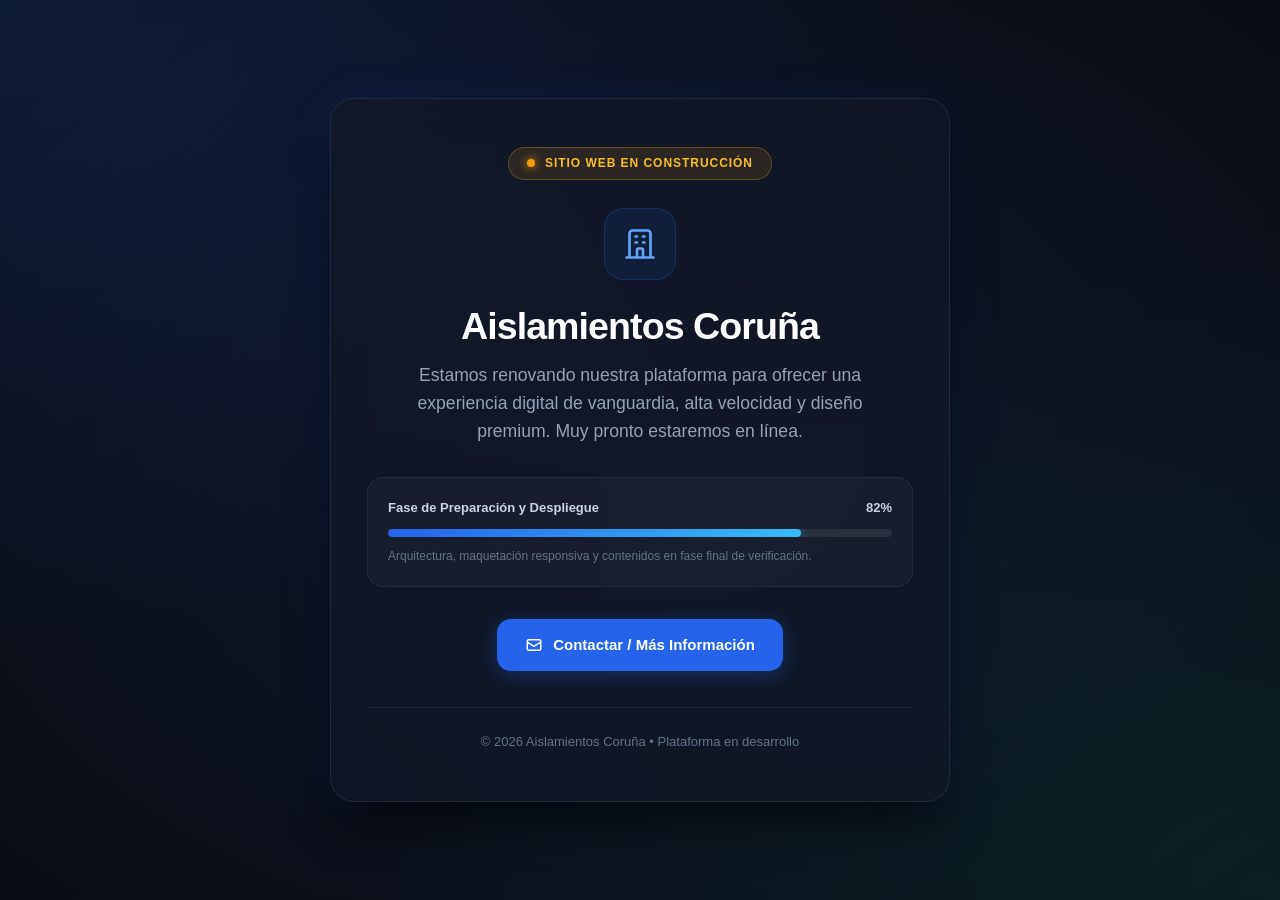
==== commit dfc2d6b7: "chore: Activar modo Sitio Web En Construcción" ====
--- a/index.html
+++ b/index.html
@@ -1,2048 +1,221 @@
-<!doctype html>
-<html class="no-js" lang="es">
-
+<!DOCTYPE html>
+<html lang="es">
 <head>
-    <meta charset="utf-8">
-    <meta http-equiv="x-ua-compatible" content="ie=edge">
-    <title>Aislamientos Coruña - Nord Project | Expertos en Aislamiento Térmico</title>
-    <meta name="description" content="En Aislamientos Coruña (Nord Project) somos especialistas en aislamiento térmico insuflado, trasdosado y proyectado para viviendas y calorifugado industrial. ¡Ahorra hasta el 40%!">
-    <meta name="viewport" content="width=device-width, initial-scale=1">
-
-    <link rel="shortcut icon" type="image/x-icon" href="assets/img/favicon.png">
-    <!-- Place favicon.ico in the root directory -->
-
-    <!-- CSS here -->
-    <link rel="stylesheet" href="assets/css/all.min.css">
-    <link rel="stylesheet" href="assets/css/animate.min.css">
-    <link rel="stylesheet" href="assets/css/bootstrap.min.css">
-    <link rel="stylesheet" href="assets/css/custom-animate.css">
-    <link rel="stylesheet" href="assets/css/icomoon.css">
-    <link rel="stylesheet" href="assets/css/jquery.magnific-popup.css">
-    <link rel="stylesheet" href="assets/css/nice-select.css">
-    <link rel="stylesheet" href="assets/css/nouislider.min.css">
-    <link rel="stylesheet" href="assets/css/nouislider.pips.css">
-    <link rel="stylesheet" href="assets/css/odometer.css">
-    <link rel="stylesheet" href="assets/css/slick.css">
-    <link rel="stylesheet" href="assets/css/swiper.min.css">
-
-    <link rel="stylesheet" href="assets/css/style.css">
-    <link rel="stylesheet" href="assets/css/responsive.css">
-
-
-    <script type="application/ld+json">
-    {
-      "@context": "https://schema.org",
-      "@type": "FAQPage",
-      "mainEntity": [
-        {
-          "@type": "Question",
-          "name": "¿Cómo funciona el aislamiento insuflado en A Coruña?",
-          "acceptedAnswer": {
-            "@type": "Answer",
-            "text": "Se realizan pequeñas perforaciones en las juntas del mortero de la fachada o en tabiques internos de la vivienda. A través de ellas se inyecta neumáticamente el material aislante (como lana de roca o celulosa) rellenando la cámara de aire por completo. Posteriormente, se sellan los orificios logrando un acabado idéntico al original en un solo día."
-          }
-        },
-        {
-          "@type": "Question",
-          "name": "¿Hay que salir de casa durante la instalación?",
-          "acceptedAnswer": {
-            "@type": "Answer",
-            "text": "No, en absoluto. Al tratarse de un sistema de aislamiento insuflado que se inyecta de forma limpia y rápida, no es necesario desalojar la vivienda. Puede seguir con su rutina diaria con total normalidad y comodidad mientras nuestros técnicos trabajan."
-          }
-        },
-        {
-          "@type": "Question",
-          "name": "¿Se rompen las paredes o se generan escombros?",
-          "acceptedAnswer": {
-            "@type": "Answer",
-            "text": "No se rompen ni se tiran tabiques. El proceso es mínimamente invasivo. Solo realizamos pequeñas perforaciones de apenas 2 a 3 cm de diámetro en las juntas de los ladrillos del exterior o del pladur interior. Tras rellenar la cámara de aire, sellamos los orificios de inmediato para que la superficie quede impecable y sin necesidad de obras molestas."
-          }
-        },
-        {
-          "@type": "Question",
-          "name": "¿Realmente ayuda a eliminar las humedades?",
-          "acceptedAnswer": {
-            "@type": "Answer",
-            "text": "Sí, el aislamiento insuflado es sumamente eficaz para eliminar las humedades por condensación. Al rellenar la cámara de aire, eliminamos las corrientes de aire internas y elevamos la temperatura de las paredes interiores, evitando que el vapor de agua condense en ellas y se forme moho."
-          }
-        },
-        {
-          "@type": "Question",
-          "name": "¿En cuánto tiempo se amortiza la inversión en aislamiento?",
-          "acceptedAnswer": {
-            "@type": "Answer",
-            "text": "La inversión se amortiza típicamente en un plazo de entre 2 y 4 años. Gracias al ahorro energético inmediato de hasta el 40% en facturas de calefacción y aire acondicionado, empezará a recuperar la inversión desde el primer mes y disfrutará de un mayor confort térmico."
-          }
-        }
-      ]
-    }
-    </script>
-
-
-    <style>
-        /* CSS Overrides for Aislamientos Coruña Xafran Integration */
-        :root {
-            --xafran-primary: #C5A059; /* Corporate Gold */
-            --xafran-primary-rgb: 197, 160, 89;
-            --thm-black: #12151A;
-        }
-        
-        .thm-btn {
-            background-color: #C5A059 !important;
-            color: #12151A !important;
-            font-weight: 800 !important;
-            border-radius: 8px !important;
-            transition: all 0.3s ease !important;
-        }
-        .thm-btn .txt {
-            position: relative;
-            z-index: 3 !important;
-            color: inherit !important;
-        }
-        .thm-btn::before {
-            background-color: #12151A !important; /* Dark hover background */
-            z-index: 1 !important;
-        }
-        .thm-btn::after {
-            background-color: #C5A059 !important;
-            z-index: -1 !important;
-        }
-        .thm-btn:hover {
-            color: #ffffff !important; /* White text on hover */
-        }
-        .thm-btn:hover .txt {
-            color: #ffffff !important;
-        }
-        .main-header-one__right-btn a.thm-btn {
-            background-color: #C5A059 !important;
-            color: #12151A !important;
-            box-shadow: 0 4px 12px rgba(197, 160, 89, 0.2) !important;
-            border-radius: 30px !important;
-        }
-        .main-header-one__right-btn a.thm-btn:hover {
-            box-shadow: 0 6px 15px rgba(197, 160, 89, 0.35) !important;
-            color: #ffffff !important; /* White text on hover */
-        }
-
-        /* Style native select dropdowns beautifully */
-        select.ignore {
-            width: 100% !important;
-            height: 50px !important;
-            border: 1px solid #E5E7EB !important;
-            border-radius: 8px !important;
-            padding: 0 1rem !important;
-            font-size: 0.95rem !important;
-            color: #12151A !important;
-            background-color: #F9F9FA !important;
-            appearance: none !important;
-            -webkit-appearance: none !important;
-            -moz-appearance: none !important;
-            background-image: url("data:image/svg+xml;charset=UTF-8,%3Csvg xmlns='http://www.w3.org/2000/svg' viewBox='0 0 24 24' fill='none' stroke='%23C5A059' stroke-width='3' stroke-linecap='round' stroke-linejoin='round'%3E%3Cpolyline points='6 9 12 15 18 9'%3E%3C/polyline%3E%3C/svg%3E") !important;
-            background-repeat: no-repeat !important;
-            background-position: right 1.25rem center !important;
-            background-size: 1rem !important;
-            padding-right: 2.5rem !important;
-            cursor: pointer !important;
-            transition: all 0.3s ease !important;
-        }
-        select.ignore:focus {
-            border-color: #C5A059 !important;
-            background-color: #ffffff !important;
-            box-shadow: 0 0 0 3px rgba(197, 160, 89, 0.15) !important;
-            outline: none !important;
-        }
-        /* Contact form select has 55px height to match input heights */
-        .contact-page__form select.ignore {
-            height: 55px !important;
-            background-color: #ffffff !important;
-        }
-        
-        /* Custom floating form card in Hero */
-        .hero-budget-form-card {
-            background: #ffffff;
-            border-radius: 12px;
-            padding: 2.5rem 2rem;
-            box-shadow: 0 15px 40px rgba(0,0,0,0.25);
-            border-top: 4px solid #C5A059;
-            text-align: left;
-            position: relative;
-            z-index: 10;
-        }
-        .hero-budget-form-card h3 {
-            font-size: 1.6rem;
-            font-weight: 800;
-            color: #12151A;
-            margin-bottom: 0.5rem;
-            font-family: 'Montserrat', sans-serif;
-            text-transform: none;
-        }
-        .hero-budget-form-card p {
-            font-size: 0.9rem;
-            color: #6B7280;
-            margin-bottom: 1.5rem;
-        }
-        .form-group-custom {
-            margin-bottom: 1.25rem;
-        }
-        .form-group-custom label {
-            font-size: 0.85rem;
-            font-weight: 700;
-            color: #12151A;
-            margin-bottom: 0.5rem;
-            display: block;
-            text-transform: uppercase;
-            letter-spacing: 0.5px;
-        }
-        .form-group-custom input, .form-group-custom select {
-            width: 100%;
-            border: 1px solid #E5E7EB;
-            border-radius: 8px;
-            padding: 0.75rem 1rem;
-            font-size: 0.95rem;
-            color: #12151A;
-            background-color: #F9F9FA;
-            transition: all 0.3s ease;
-        }
-        .form-group-custom input:focus, .form-group-custom select:focus {
-            border-color: #C5A059;
-            background-color: #ffffff;
-            box-shadow: 0 0 0 3px rgba(197, 160, 89, 0.15);
-            outline: none;
-        }
-        
-        .form-group-custom select {
-            height: auto !important;
-            appearance: auto !important;
-            -webkit-appearance: auto !important;
-        }
-        
-        /* Check icon red styling */
-        .hero-checklist {
-            padding-left: 0;
-        }
-        .hero-checklist li {
-            position: relative;
-            padding-left: 2rem;
-            margin-bottom: 1rem;
-            font-size: 1.05rem;
-            color: #ffffff;
-            list-style: none;
-            text-align: left;
-        }
-        .hero-checklist li i {
-            position: absolute;
-            left: 0;
-            top: 3px;
-            color: #E2C58A;
-            font-size: 1.2rem;
-        }
-        
-        /* Stats accent boxes */
-        .stats-count-box {
-            background-color: #12151A;
-            border-bottom: 3px solid #C5A059;
-            padding: 2.5rem 2rem;
-            border-radius: 8px;
-            text-align: center;
-            height: 100%;
-            box-shadow: 0 5px 15px rgba(0,0,0,0.02);
-            transition: transform 0.3s;
-        }
-        .stats-count-box:hover {
-            transform: translateY(-5px);
-        }
-        .stats-count-box h2 {
-            font-size: 2.75rem;
-            font-weight: 800;
-            color: #ffffff;
-            margin-bottom: 0.5rem;
-            font-family: 'Montserrat', sans-serif;
-        }
-        .stats-count-box h2 span.thm-clr {
-            color: #C5A059;
-        }
-        .stats-count-box p {
-            color: #9CA3AF;
-            font-size: 0.95rem;
-            margin-bottom: 0;
-            font-weight: 600;
-            text-transform: uppercase;
-            letter-spacing: 1px;
-        }
-        
-        /* Service Grid Styling */
-        .service-one__single {
-            position: relative;
-            background: #ffffff;
-            border: 1px solid #E5E7EB;
-            border-radius: 12px;
-            padding: 2.5rem 2rem;
-            margin-bottom: 30px;
-            transition: all 0.3s ease;
-            box-shadow: 0 5px 20px rgba(0,0,0,0.02);
-            height: calc(100% - 30px);
-            display: flex;
-            flex-direction: column;
-            justify-content: space-between;
-        }
-        .service-one__single:hover {
-            transform: translateY(-5px);
-            box-shadow: 0 15px 30px rgba(197, 160, 89, 0.06);
-            border-color: #C5A059;
-        }
-        .service-one__single .count-text {
-            position: absolute;
-            right: 25px;
-            top: 20px;
-            font-size: 2.25rem;
-            font-weight: 850;
-            color: rgba(197, 160, 89, 0.06);
-            font-family: 'Montserrat', sans-serif;
-        }
-        .service-thumb-xafran {
-            width: 100%;
-            height: 160px;
-            background-size: cover;
-            background-position: center;
-            border-radius: 8px;
-            margin-bottom: 1.5rem;
-            box-shadow: 0 4px 15px rgba(0,0,0,0.04);
-        }
-        .service-one__single h2 {
-            font-family: 'Montserrat', sans-serif !important;
-            font-size: 1.4rem !important;
-            font-weight: 700 !important;
-            margin-bottom: 0.75rem !important;
-            line-height: 1.3 !important;
-        }
-        .service-one__single h2 a {
-            color: #12151A !important;
-            transition: all 0.3s;
-        }
-        .service-one__single h2 a:hover {
-            color: #C5A059 !important;
-        }
-        .service-one__single p {
-            color: #4B5563 !important;
-            font-size: 0.95rem !important;
-            line-height: 1.6 !important;
-            margin-bottom: 1.5rem !important;
-            flex-grow: 1;
-        }
-        .service-one__single .btn-box a {
-            font-weight: 700;
-            color: #C5A059;
-            text-transform: uppercase;
-            font-size: 0.85rem;
-            letter-spacing: 0.5px;
-            display: inline-flex;
-            align-items: center;
-            gap: 5px;
-        }
-        .service-one__single .btn-box a:hover {
-            color: #12151A;
-        }
-        
-        /* Google Reviews slider cards */
-        .google-rating-stars-xafran {
-            color: #F59E0B;
-            font-size: 1rem;
-            margin-bottom: 0.5rem;
-            display: flex;
-            gap: 2px;
-        }
-        .google-reviewer-avatar-xafran {
-            width: 44px;
-            height: 44px;
-            border-radius: 50%;
-            display: flex;
-            align-items: center;
-            justify-content: center;
-            font-weight: 700;
-            color: #ffffff;
-            font-size: 1.1rem;
-            margin-right: 0.75rem;
-        }
-        
-        /* FAQs Accordion styling in Corporate Gold & Cobalt Blue */
-        .faq-one__accrodion .accrodion-title h3 {
-            font-family: 'Montserrat', sans-serif !important;
-            font-weight: 700 !important;
-            font-size: 1.15rem !important;
-            color: #12151A !important;
-            transition: all 0.3s;
-        }
-        .faq-one__accrodion .accrodion.active .accrodion-title h3 {
-            color: #1B365D !important;
-        }
-        .faq-one__accrodion .accrodion-title::after {
-            color: #1B365D !important;
-        }
-        .faq-one__accrodion .accrodion.active .accrodion-title::after {
-            color: #ffffff !important;
-            background-color: #1B365D !important;
-        }
-        .faq-one__accrodion .accrodion .accrodion-title h3::before {
-            background-color: #1B365D !important;
-            color: #ffffff !important;
-        }
-        .faq-one__accrodion .accrodion.active .accrodion-title h3::before {
-            background-color: #1B365D !important;
-            color: #ffffff !important;
-        }
-        
-        /* Contact Page bottom card styling */
-        .contact-page-card-xafran {
-            background: #ffffff;
-            border-radius: 12px;
-            padding: 3rem;
-            box-shadow: 0 10px 30px rgba(0,0,0,0.03);
-            border-top: 4px solid #C5A059;
-            max-width: 800px;
-            margin: 0 auto;
-        }
-        
-        /* Elementor popup simulation styling */
-        #popup-elementor {
-            display: none;
-            position: fixed;
-            top: 0;
-            left: 0;
-            width: 100%;
-            height: 100%;
-            background-color: rgba(18,21,26,0.85);
-            z-index: 99999;
-            align-items: center;
-            justify-content: center;
-            padding: 1.5rem;
-        }
-        #popup-elementor.active {
-            display: flex;
-        }
-        .popup-card {
-            background: #ffffff;
-            border-radius: 12px;
-            max-width: 550px;
-            width: 100%;
-            padding: 2.5rem;
-            position: relative;
-            box-shadow: 0 20px 50px rgba(0,0,0,0.3);
-            border-top: 5px solid #C5A059;
-            animation: popupFade 0.4s ease;
-        }
-        @keyframes popupFade {
-            from { transform: scale(0.9); opacity: 0; }
-            to { transform: scale(1); opacity: 1; }
-        }
-        .popup-close-btn {
-            position: absolute;
-            right: 20px;
-            top: 20px;
-            font-size: 1.5rem;
-            color: #9CA3AF;
-            cursor: pointer;
-            transition: color 0.3s;
-        }
-        .popup-close-btn:hover {
-            color: #C5A059;
-        }
-
-        /* Custom Header Styling Improvements */
-        .main-header-one.style2.style3 {
-            background-color: #ffffff;
-            border-bottom: 1px solid #F3F4F6;
-        }
-        .main-header-one__inner {
-            height: 95px !important;
-            display: flex !important;
-            align-items: center !important;
-            justify-content: space-between !important;
-            padding: 0 15px !important;
-        }
-        .navbar-wrap ul {
-            display: flex !important;
-            align-items: center !important;
-            margin-bottom: 0 !important;
-        }
-        .navbar-wrap ul li a {
-            font-size: 15px !important;
-            font-weight: 700 !important;
-            color: #12151A !important;
-            padding: 35px 0 !important;
-            transition: color 0.3s ease !important;
-            text-transform: capitalize !important;
-        }
-        .navbar-wrap ul li.active a,
-        .navbar-wrap ul li:hover a {
-            color: #C5A059 !important;
-        }
-        .navbar-wrap ul li+li {
-            margin-left: 35px !important; /* Reduced from 60px to prevent wrapping */
-        }
-        
-        /* Spacing adjustment for smaller desktops */
-        @media (max-width: 1200px) {
-            .navbar-wrap ul li+li {
-                margin-left: 20px !important;
-            }
-            .navbar-wrap ul li a {
-                font-size: 14px !important;
-            }
-            .header-phone-box {
-                margin-right: 15px !important;
-            }
-        }
-        
-        /* Desktop header right block: Call info + button */
-        .header-phone-box {
-            display: flex;
-            align-items: center;
-            gap: 8px;
-            margin-right: 25px;
-        }
-        .header-phone-box i {
-            color: #C5A059;
-            font-size: 0.95rem;
-        }
-        .header-phone-box a {
-            color: #12151A;
-            font-weight: 750;
-            font-size: 0.95rem;
-            font-family: 'Montserrat', sans-serif;
-            text-decoration: none;
-            transition: color 0.3s ease;
-        }
-        .header-phone-box a:hover {
-            color: #C5A059;
-        }
-        .main-header-one__right {
-            display: flex !important;
-            align-items: center !important;
-            gap: 0 !important;
-        }
-        
-        /* Hide search container */
-        .header-search-box {
-            display: none !important;
-        }
-        
-        /* Responsive visibility */
-        @media (max-width: 991px) {
-            .header-phone-box,
-            .main-header-one__right-btn {
-                display: none !important;
-            }
-            .main-header-one__inner {
-                height: 80px !important;
-            }
-        }
-
-        /* Section title and subtitle size improvements */
-        .sec-title h2 {
-            font-size: 62px !important;
-            line-height: 72px !important;
-            font-weight: 900 !important;
-            letter-spacing: -0.02em !important;
-            text-transform: uppercase !important;
-        }
-        .sec-title .sub-title h5 {
-            font-size: 18px !important;
-            text-transform: uppercase !important;
-            letter-spacing: 3px !important;
-            font-weight: 800 !important;
-            margin-bottom: 15px !important;
-        }
-        @media (max-width: 767px) {
-            .sec-title h2 {
-                font-size: 34px !important;
-                line-height: 44px !important;
-            }
-            .sec-title .sub-title h5 {
-                font-size: 14px !important;
-            }
-        }
-
-        /* Hero height and custom styles */
-        .main-slider-three {
-            min-height: 90vh !important;
-            height: 90vh !important;
-            display: flex !important;
-            align-items: center !important;
-        }
-        @media (max-width: 991px) {
-            .main-slider-three {
-                height: auto !important;
-                min-height: 100vh !important;
-                padding: 100px 0 50px 0 !important;
-                background-attachment: scroll !important; /* Fix iOS fixed bg rendering issues */
-                display: block !important;
-            }
-            .main-slider-three .container {
-                padding-top: 0 !important;
-                padding-bottom: 0 !important;
-            }
-            .main-slider-three__content {
-                text-align: center !important;
-                margin-bottom: 2rem !important;
-            }
-            .main-slider-three__content h1 {
-                font-size: 1.8rem !important;
-                line-height: 1.25 !important;
-                text-align: center !important;
-            }
-            .main-slider-three__content p {
-                font-size: 0.95rem !important;
-                text-align: center !important;
-                margin-left: auto !important;
-                margin-right: auto !important;
-                max-width: 500px !important;
-                margin-bottom: 1.5rem !important;
-            }
-            .hero-checklist {
-                display: inline-block !important;
-                text-align: left !important;
-                max-width: 500px !important;
-                margin: 0 auto !important;
-                padding-left: 0 !important;
-            }
-            .hero-checklist li {
-                font-size: 0.9rem !important;
-                margin-bottom: 0.6rem !important;
-                line-height: 1.4 !important;
-            }
-            .hero-budget-form-card {
-                padding: 1.5rem 1.25rem !important;
-                margin: 0 auto !important;
-                max-width: 480px !important;
-            }
-            .hero-budget-form-card h3 {
-                font-size: 1.35rem !important;
-                margin-bottom: 0.25rem !important;
-            }
-            .hero-budget-form-card p {
-                margin-bottom: 1rem !important;
-            }
-            .form-group-custom {
-                margin-bottom: 0.85rem !important;
-            }
-            .form-group-custom label {
-                font-size: 0.8rem !important;
-                margin-bottom: 0.25rem !important;
-            }
-            .form-group-custom input, .form-group-custom select {
-                padding: 0.6rem 0.8rem !important;
-                font-size: 0.9rem !important;
-            }
-        }
-        @media (max-width: 575px) {
-            .main-slider-three__content h1 {
-                font-size: 1.55rem !important;
-                line-height: 1.2 !important;
-            }
-            .hero-budget-form-card {
-                padding: 1.25rem 1rem !important;
-            }
-        }
-        .hero-checklist li i {
-            color: #E2C58A !important;
-        }
-
-        /* Services section dark glassmorphism */
-        #servicios {
-            background: radial-gradient(circle at 50% 50%, #1E2229 0%, #0F1115 100%) !important;
-            border-top: 1px solid #1E2229 !important;
-            border-bottom: 1px solid #1E2229 !important;
-        }
-        .service-one__single {
-            background: rgba(255, 255, 255, 0.04) !important;
-            backdrop-filter: blur(12px) !important;
-            -webkit-backdrop-filter: blur(12px) !important;
-            border: 1px solid rgba(255, 255, 255, 0.08) !important;
-            border-radius: 16px !important;
-            box-shadow: 0 8px 32px 0 rgba(0, 0, 0, 0.3) !important;
-            transition: all 0.4s cubic-bezier(0.165, 0.84, 0.44, 1) !important;
-        }
-        .service-one__single:hover {
-            background: rgba(255, 255, 255, 0.08) !important;
-            border-color: #C5A059 !important;
-            transform: translateY(-8px) !important;
-            box-shadow: 0 12px 40px 0 rgba(197, 160, 89, 0.2) !important;
-        }
-        .service-one__single h2 a {
-            color: #ffffff !important;
-        }
-        .service-one__single h2 a:hover {
-            color: #E2C58A !important;
-        }
-        .service-one__single p {
-            color: #D1D5DB !important;
-        }
-        .service-one__single .count-text {
-            color: rgba(255, 255, 255, 0.03) !important;
-        }
-        .service-one__single .btn-box a {
-            color: #E2C58A !important;
-        }
-        .service-one__single .btn-box a:hover {
-            color: #ffffff !important;
-        }
-
-        /* 15 Years Experience Box Legibility */
-        .about-three__img1 .experience-box {
-            background-color: #1B365D !important;
-            padding: 30px !important;
-            border-radius: 12px !important;
-            box-shadow: 0 10px 30px rgba(27, 54, 93, 0.25) !important;
-        }
-        .about-three__img1 .experience-box .counter-box h2 {
-            color: #ffffff !important;
-        }
-        .about-three__img1 .experience-box .counter-box h2 span.odometer {
-            color: #ffffff !important;
-        }
-        .about-three__img1 .experience-box .text-box p {
-            color: #ffffff !important;
-            font-weight: 700 !important;
-        }
-
-        /* Team Section Dark background and cards */
-        #equipo {
-            background-color: #0F1115 !important;
-            border-top: 1px solid #1E2229 !important;
-            border-bottom: 1px solid #1E2229 !important;
-        }
-        .team-two__single {
-            background: #181B22 !important;
-            border: 1px solid #252A34 !important;
-            box-shadow: 0 10px 25px rgba(0,0,0,0.2) !important;
-            transition: all 0.3s ease !important;
-        }
-        .team-two__single:hover {
-            border-color: #C5A059 !important;
-            transform: translateY(-5px) !important;
-            box-shadow: 0 15px 35px rgba(197, 160, 89, 0.1) !important;
-        }
-
-        /* Contact Form Improvements */
-        .contact-page-card-xafran {
-            background: #ffffff !important;
-            border-radius: 16px !important;
-            padding: 3rem 2.5rem !important;
-            box-shadow: 0 15px 40px rgba(18, 21, 26, 0.08) !important;
-            border-top: 5px solid #C5A059 !important;
-            max-width: 800px;
-            margin: 0 auto;
-        }
-        .contact-page__form input[type="text"],
-        .contact-page__form input[type="tel"],
-        .contact-page__form select,
-        .contact-page__form textarea {
-            width: 100% !important;
-            height: 55px !important;
-            border: 1px solid #E5E7EB !important;
-            border-radius: 8px !important;
-            padding: 0.75rem 1.25rem !important;
-            font-size: 0.95rem !important;
-            color: #12151A !important;
-            background-color: #F9F9FA !important;
-            transition: all 0.3s ease !important;
-            font-family: 'Montserrat', sans-serif !important;
-        }
-        .contact-page__form textarea {
-            height: 140px !important;
-            resize: vertical !important;
-        }
-        .contact-page__form input:focus,
-        .contact-page__form select:focus,
-        .contact-page__form textarea:focus {
-            border-color: #C5A059 !important;
-            background-color: #ffffff !important;
-            box-shadow: 0 0 0 4px rgba(197, 160, 89, 0.15) !important;
-            outline: none !important;
-        }
-        .contact-page__form select {
-            appearance: auto !important;
-            -webkit-appearance: auto !important;
-            color: #4B5563 !important;
-        }
-        .contact-page__input-box {
-            margin-bottom: 20px !important;
-        }
-        .contact-page__btn button.thm-btn {
-            background-color: #1B365D !important;
-            color: #ffffff !important;
-            border-radius: 8px !important;
-            font-weight: 800 !important;
-            font-size: 1rem !important;
-            text-transform: uppercase !important;
-            letter-spacing: 1px !important;
-            box-shadow: 0 4px 15px rgba(27, 54, 93, 0.2) !important;
-            transition: all 0.3s ease !important;
-            height: 55px !important;
-            display: flex !important;
-            align-items: center !important;
-            justify-content: center !important;
-            width: 100% !important;
-        }
-        .contact-page__btn button.thm-btn:hover {
-            background-color: #12243F !important;
-            color: #ffffff !important;
-            box-shadow: 0 6px 20px rgba(27, 54, 93, 0.35) !important;
-        }
-
-        /* Hero Budget Form Button overrides */
-        .hero-budget-form-card button.thm-btn {
-            background-color: #1B365D !important;
-            color: #ffffff !important;
-            font-weight: 800 !important;
-            border-radius: 8px !important;
-            transition: all 0.3s ease !important;
-            display: flex !important;
-            justify-content: center !important;
-            align-items: center !important;
-            box-shadow: 0 4px 12px rgba(27, 54, 93, 0.2) !important;
-        }
-        .hero-budget-form-card button.thm-btn:hover {
-            background-color: #12243F !important;
-            color: #ffffff !important;
-            box-shadow: 0 6px 15px rgba(27, 54, 93, 0.35) !important;
-        }
-
-        #servicios .sec-title h2,
-        #equipo .sec-title h2 {
-            color: #ffffff !important;
-        }
-        #servicios .sec-title .sub-title h5,
-        #equipo .sec-title .sub-title h5 {
-            color: #E2C58A !important;
-        }
-    
-        /* Custom Footer Style matching calorifugado.html */
-        .footer {
-            background-color: #12151A !important;
-            color: #F9FAFB !important;
-            padding: 5rem 0 2rem 0 !important;
-            border-top: 3px solid #C5A059 !important;
-            position: relative !important;
-            display: block !important;
-        }
-
-        .footer-top {
-            margin-bottom: 4rem !important;
-        }
-
-        .footer-top-grid {
-            display: grid !important;
-            grid-template-columns: 1fr !important;
-            gap: 3rem !important;
-        }
-
-        @media (min-width: 768px) {
-            .footer-top-grid {
-                grid-template-columns: repeat(2, 1fr) !important;
-            }
-        }
-
-        @media (min-width: 1024px) {
-            .footer-top-grid {
-                grid-template-columns: 1.2fr 0.8fr 1fr 1fr !important;
-            }
-        }
-
-        .footer-col h3 {
-            font-family: 'Montserrat', sans-serif !important;
-            font-size: 1.15rem !important;
-            margin-bottom: 1.5rem !important;
-            position: relative !important;
-            padding-bottom: 0.5rem !important;
-            color: #FFFFFF !important;
-            font-weight: 700 !important;
-            text-transform: none !important;
-        }
-
-        .footer-col h3::after {
-            content: '' !important;
-            position: absolute !important;
-            bottom: 0 !important;
-            left: 0 !important;
-            width: 40px !important;
-            height: 2px !important;
-            background-color: #C5A059 !important;
-        }
-
-        .footer-brand p {
-            font-size: 0.95rem !important;
-            color: #9CA3AF !important;
-            margin-top: 1rem !important;
-            line-height: 1.7 !important;
-        }
-
-        .footer-links {
-            list-style: none !important;
-            display: flex !important;
-            flex-direction: column !important;
-            gap: 0.85rem !important;
-            padding-left: 0 !important;
-            margin-bottom: 0 !important;
-        }
-
-        .footer-links a {
-            font-size: 0.95rem !important;
-            color: #9CA3AF !important;
-            text-decoration: none !important;
-            transition: all 0.3s ease !important;
-        }
-
-        .footer-links a:hover {
-            color: #E2C58A !important;
-            padding-left: 5px !important;
-        }
-
-        .footer-contact-info {
-            display: flex !important;
-            flex-direction: column !important;
-            gap: 1rem !important;
-        }
-
-        .footer-contact-item {
-            display: flex !important;
-            align-items: flex-start !important;
-            gap: 0.75rem !important;
-            font-size: 0.95rem !important;
-            color: #9CA3AF !important;
-        }
-
-        .footer-contact-item strong {
-            color: #FFFFFF !important;
-        }
-
-        .footer-contact-item span {
-            display: block !important;
-        }
-
-        .footer-contact-item a {
-            color: #E2C58A !important;
-            text-decoration: none !important;
-        }
-
-        .footer-map-placeholder {
-            width: 100% !important;
-            height: 200px !important;
-            background-color: #1E2229 !important;
-            border: 1px solid #2A2F3B !important;
-            border-radius: 8px !important;
-            position: relative !important;
-            overflow: hidden !important;
-        }
-
-        .footer-map-text {
-            position: absolute !important;
-            top: 50% !important;
-            left: 50% !important;
-            transform: translate(-50%, -50%) !important;
-            text-align: center !important;
-            font-size: 0.85rem !important;
-            color: #9CA3AF !important;
-            width: 90% !important;
-        }
-        
-        /* Nav logo styles in footer */
-        .footer-brand .nav-logo {
-            display: flex !important;
-            align-items: center !important;
-            gap: 0.75rem !important;
-            text-decoration: none !important;
-        }
-        
-        .footer-brand .nav-logo-symbol {
-            width: 48px !important;
-            height: 48px !important;
-            background: linear-gradient(135deg, #C5A059 0%, #E2C58A 50%, #A37F3B 100%) !important;
-            border-radius: 50% !important;
-            display: flex !important;
-            align-items: center !important;
-            justify-content: center !important;
-            position: relative !important;
-            box-shadow: 0 4px 6px -1px rgba(0, 0, 0, 0.1), 0 2px 4px -1px rgba(0, 0, 0, 0.06) !important;
-        }
-        
-        .footer-brand .nav-logo-symbol::after {
-            content: 'N' !important;
-            font-family: 'Montserrat', sans-serif !important;
-            font-weight: 800 !important;
-            font-size: 1.5rem !important;
-            color: #12151A !important;
-        }
-        
-        .footer-brand .nav-logo-title {
-            font-family: 'Montserrat', sans-serif !important;
-            font-weight: 800 !important;
-            font-size: 1.3rem !important;
-            letter-spacing: 0.05em !important;
-            color: #FFFFFF !important;
-            display: block !important;
-            line-height: 1.2 !important;
-        }
-        
-        .footer-brand .nav-logo-subtitle {
-            font-family: 'Montserrat', sans-serif !important;
-            font-weight: 600 !important;
-            font-size: 0.65rem !important;
-            letter-spacing: 0.1em !important;
-            color: #9CA3AF !important;
-            display: block !important;
-            margin-top: 2px !important;
-        }
-        
-        /* Testimonial slider equal heights */
-        .testimonials-two .swiper-wrapper {
-            display: flex !important;
-        }
-        .testimonials-two .swiper-slide {
-            height: auto !important;
-            display: flex !important;
-        }
-        .testimonials-two__single {
-            height: 100% !important;
-            min-height: auto !important;
-            width: 100% !important;
-            display: flex !important;
-            flex-direction: column !important;
-            justify-content: space-between !important;
-        }
-        .testimonials-two__single-top {
-            display: flex !important;
-            flex-direction: column !important;
-            align-items: flex-start !important;
-            justify-content: flex-start !important;
-            gap: 10px !important;
-        }
-</style>
-
+  <meta charset="UTF-8">
+  <meta name="viewport" content="width=device-width, initial-scale=1.0">
+  <meta name="robots" content="noindex, nofollow">
+  <title>Aislamientos Coruña - Nord Project | Sitio Web en Construcci&oacute;n</title>
+  <style>
+    *, *::before, *::after {
+      box-sizing: border-box;
+      margin: 0;
+      padding: 0;
+    }
+    body {
+      font-family: -apple-system, BlinkMacSystemFont, "Segoe UI", Roboto, "Helvetica Neue", Arial, sans-serif;
+      min-height: 100vh;
+      background: #090d16;
+      background-image: 
+        radial-gradient(at 0% 0%, rgba(37, 99, 235, 0.15) 0px, transparent 50%),
+        radial-gradient(at 100% 100%, rgba(16, 185, 129, 0.1) 0px, transparent 50%),
+        radial-gradient(at 50% 50%, rgba(15, 23, 42, 1) 0px, #090d16 100%);
+      color: #f8fafc;
+      display: flex;
+      align-items: center;
+      justify-content: center;
+      padding: 24px;
+      line-height: 1.6;
+      -webkit-font-smoothing: antialiased;
+    }
+    .container {
+      max-width: 620px;
+      width: 100%;
+      background: rgba(17, 24, 39, 0.78);
+      backdrop-filter: blur(20px);
+      -webkit-backdrop-filter: blur(20px);
+      border: 1px solid rgba(255, 255, 255, 0.08);
+      border-radius: 24px;
+      padding: 48px 36px;
+      text-align: center;
+      box-shadow: 
+        0 25px 50px -12px rgba(0, 0, 0, 0.8),
+        0 0 40px rgba(37, 99, 235, 0.12);
+      animation: fadeIn 0.8s ease-out;
+    }
+    @keyframes fadeIn {
+      from { opacity: 0; transform: translateY(16px); }
+      to { opacity: 1; transform: translateY(0); }
+    }
+    .badge {
+      display: inline-flex;
+      align-items: center;
+      gap: 10px;
+      padding: 6px 18px;
+      border-radius: 9999px;
+      background: rgba(245, 158, 11, 0.12);
+      border: 1px solid rgba(245, 158, 11, 0.3);
+      font-size: 12px;
+      font-weight: 700;
+      color: #fbbf24;
+      letter-spacing: 0.08em;
+      text-transform: uppercase;
+      margin-bottom: 28px;
+    }
+    .pulse-dot {
+      width: 8px;
+      height: 8px;
+      border-radius: 50%;
+      background: #f59e0b;
+      box-shadow: 0 0 10px #f59e0b;
+      animation: pulse 2s infinite ease-in-out;
+    }
+    @keyframes pulse {
+      0%, 100% { transform: scale(1); opacity: 1; }
+      50% { transform: scale(0.75); opacity: 0.4; }
+    }
+    .icon-wrapper {
+      width: 72px;
+      height: 72px;
+      margin: 0 auto 24px;
+      background: rgba(37, 99, 235, 0.1);
+      border: 1px solid rgba(37, 99, 235, 0.25);
+      border-radius: 20px;
+      display: flex;
+      align-items: center;
+      justify-content: center;
+      color: #60a5fa;
+    }
+    .icon-wrapper svg {
+      width: 36px;
+      height: 36px;
+    }
+    h1 {
+      font-size: clamp(1.75rem, 3.5vw, 2.35rem);
+      font-weight: 800;
+      line-height: 1.2;
+      color: #ffffff;
+      margin-bottom: 12px;
+      letter-spacing: -0.025em;
+    }
+    .subtitle {
+      font-size: clamp(1rem, 2vw, 1.1rem);
+      color: #94a3b8;
+      margin-bottom: 32px;
+      max-width: 500px;
+      margin-left: auto;
+      margin-right: auto;
+      font-weight: 400;
+    }
+    .progress-card {
+      background: rgba(255, 255, 255, 0.03);
+      border: 1px solid rgba(255, 255, 255, 0.06);
+      border-radius: 16px;
+      padding: 20px;
+      margin-bottom: 32px;
+      text-align: left;
+    }
+    .progress-header {
+      display: flex;
+      justify-content: space-between;
+      align-items: center;
+      font-size: 13px;
+      font-weight: 600;
+      color: #cbd5e1;
+      margin-bottom: 10px;
+    }
+    .progress-bar-bg {
+      height: 8px;
+      background: rgba(255, 255, 255, 0.08);
+      border-radius: 9999px;
+      overflow: hidden;
+    }
+    .progress-bar-fill {
+      height: 100%;
+      width: 82%;
+      background: linear-gradient(90deg, #2563eb, #38bdf8);
+      border-radius: 9999px;
+      box-shadow: 0 0 12px rgba(56, 189, 248, 0.5);
+    }
+    .progress-note {
+      font-size: 12px;
+      color: #64748b;
+      margin-top: 10px;
+    }
+    .btn-contact {
+      display: inline-flex;
+      align-items: center;
+      gap: 10px;
+      background: #2563eb;
+      color: #ffffff;
+      padding: 14px 28px;
+      border-radius: 14px;
+      font-size: 15px;
+      font-weight: 600;
+      text-decoration: none;
+      transition: all 0.25s ease;
+      box-shadow: 0 4px 20px rgba(37, 99, 235, 0.35);
+    }
+    .btn-contact:hover {
+      background: #1d4ed8;
+      transform: translateY(-2px);
+      box-shadow: 0 8px 25px rgba(37, 99, 235, 0.45);
+    }
+    .footer {
+      margin-top: 36px;
+      padding-top: 24px;
+      border-top: 1px solid rgba(255, 255, 255, 0.06);
+      font-size: 13px;
+      color: #64748b;
+    }
+    @media (max-width: 640px) {
+      .container {
+        padding: 32px 20px;
+        border-radius: 20px;
+      }
+      .btn-contact {
+        width: 100%;
+        justify-content: center;
+      }
+    }
+  </style>
 </head>
-
-<body class="body-dark-bg">
-
-    <!-- preloader -->
-    <div id="preloader">
-        <div id="loading-center">
-            <div class="loader">
-                <div class="loader-outter"></div>
-                <div class="loader-inner"></div>
-            </div>
-        </div>
+<body>
+  <main class="container">
+    <div class="badge">
+      <span class="pulse-dot"></span>
+      Sitio Web en Construcci&oacute;n
     </div>
-    <!-- preloader-end -->
-
-    <!-- Scroll-top -->
-    <button class="scroll-top scroll-to-target" data-target="html">
-        <i class="icon-top-arrow"></i>
-    </button>
-    <!-- Scroll-top-end-->
-
-    <div class="fix">
-
-        <!--Start Main Header One -->
-        <header class="main-header main-header-one style2 style3">
-            <div id="sticky-header" class="menu-area">
-                <div class="auto-container">
-                    <div class="menu-area__inner">
-                        <div class="mobile-nav-toggler"><i class="fas fa-bars"></i></div>
-                        <div class="menu-wrap">
-                            <nav class="menu-nav">
-                                <div class="main-header-one__inner">
-                                    <div class="main-header-one__left">
-                                        
-<div class="logo-box">
-    <a href="index.html" title="Aislamientos Coruña - Nord Project" style="display: inline-block; line-height: 0; text-decoration: none;">
-        <img src="assets/images/logo-nor-project.png" alt="Aislamientos Coruña - Nord Project" width="140" style="height: auto; max-height: 56px; width: auto; display: block;">
+
+    <div class="icon-wrapper">
+      <svg fill="none" stroke="currentColor" viewBox="0 0 24 24" xmlns="http://www.w3.org/2000/svg">
+        <path stroke-linecap="round" stroke-linejoin="round" stroke-width="1.8" d="M19 21V5a2 2 0 00-2-2H7a2 2 0 00-2 2v16m14 0h2m-2 0h-5m-9 0H3m2 0h5M9 7h1m-1 4h1m4-4h1m-1 4h1m-5 10v-5a1 1 0 011-1h2a1 1 0 011 1v5m-4 0h4"></path>
+      </svg>
+    </div>
+
+    <h1>Aislamientos Coruña</h1>
+    <p class="subtitle">Estamos renovando nuestra plataforma para ofrecer una experiencia digital de vanguardia, alta velocidad y dise&ntilde;o premium. Muy pronto estaremos en l&iacute;nea.</p>
+
+    <div class="progress-card">
+      <div class="progress-header">
+        <span>Fase de Preparaci&oacute;n y Despliegue</span>
+        <span>82%</span>
+      </div>
+      <div class="progress-bar-bg">
+        <div class="progress-bar-fill"></div>
+      </div>
+      <p class="progress-note">Arquitectura, maquetaci&oacute;n responsiva y contenidos en fase final de verificaci&oacute;n.</p>
+    </div>
+
+    <a href="mailto:aitautimatizacion@gmail.com?subject=Consulta%20sobre%20Aislamientos%20Coru%C3%B1a%20-%20Nord%20Project" class="btn-contact">
+      <svg width="18" height="18" fill="none" stroke="currentColor" viewBox="0 0 24 24">
+        <path stroke-linecap="round" stroke-linejoin="round" stroke-width="2" d="M3 8l7.89 5.26a2 2 0 002.22 0L21 8M5 19h14a2 2 0 002-2V7a2 2 0 00-2-2H5a2 2 0 00-2 2v10a2 2 0 002 2z"></path>
+      </svg>
+      Contactar / M&aacute;s Informaci&oacute;n
     </a>
-</div>
-
-                                    </div>
-
-                                    <div class="main-header-three__middle">
-                                        <div class="navbar-wrap main-menu">
-                                            <ul class="navigation">
-                                                <li class="active"><a href="#inicio">Inicio</a></li>
-                                                <li><a href="#sobre-nosotros">Quiénes Somos</a></li>
-                                                <li><a href="#servicios">Servicios</a></li>
-                                                <li><a href="calorifugado.html">Calorifugado B2B</a></li>
-                                                <li><a href="#contacto">Contacto</a></li>
-                                            </ul>
-                                        </div>
-                                    </div>
-
-                                    <div class="main-header-one__right">
-                                        <div class="header-phone-box">
-                                            <i class="fas fa-phone-alt"></i>
-                                            <a href="tel:639878385">639 878 385</a>
-                                        </div>
-                                        <div class="main-header-one__right-btn">
-                                            <a href="#contacto" class="thm-btn"><span class="txt">Presupuesto</span></a>
-                                        </div>
-                                    </div>
-                                </div>
-                            </nav>
-                        </div>
-                    </div>
-
-                    <!-- Mobile Menu  -->
-                    <div class="mobile-menu">
-                        <nav class="menu-box">
-                            <div class="close-btn"><i class="fas fa-times"></i></div>
-                            <div class="nav-logo" style="margin-bottom: 2rem;">
-                                <a href="index.html" title="Aislamientos Coruña - Nord Project" style="display: inline-block; line-height: 0; text-decoration: none;">
-                                    <img src="assets/images/logo-nor-project.png" alt="Aislamientos Coruña - Nord Project" width="130" style="height: auto; max-height: 50px; width: auto; display: block;">
-                                </a>
-                            </div>
-                            <div class="menu-outer">
-                                <!--Here Menu Will Come Automatically Via Javascript / Same Menu as in Header-->
-                            </div>
-                            <div class="contact-info">
-                                <div class="icon-box"><span class="icon-call"></span>
-                                </div>
-                                <p><a href="tel:639878385">639 878 385</a></p>
-                            </div>
-                        </nav>
-                    </div>
-                    <div class="menu-backdrop"></div>
-                    <!-- End Mobile Menu -->
-                </div>
-            </div>
-        </header>
-        <!--End Main Header One -->
-
-        <!--Start Main Slider Three-->
-        
-        <!-- Start Main Hero -->
-        <section id="inicio" class="main-slider main-slider-three" style="background-image: linear-gradient(rgba(18, 21, 26, 0.72), rgba(18, 21, 26, 0.72)), url('assets/images/resources/feat-img3-1.webp'); background-size: cover; background-position: center; background-attachment: fixed; padding: 60px 0;">
-            <div class="container">
-                <div class="row align-items-center">
-                    <div class="col-xl-7 col-lg-7 text-left">
-                        <div class="main-slider-three__content" style="padding-top: 0; margin-bottom: 0; text-align: left;">
-                            <span style="color: #E2C58A; font-weight: 700; text-transform: uppercase; letter-spacing: 2px; font-size: 0.95rem; display: block; margin-bottom: 0.75rem; font-family: 'Montserrat', sans-serif;">Aislamiento Premium • Galicia</span>
-                            <h1 style="font-family: 'Montserrat', sans-serif; font-size: clamp(2.25rem, 5vw, 3.25rem); font-weight: 900; color: #ffffff; line-height: 1.15; margin-bottom: 1.5rem; text-transform: uppercase;">Aislamientos Coruña:<br class="d-none d-md-inline"><span style="color: #C5A059; font-weight: 800;"> Soluciones Térmicas</span><br class="d-none d-md-inline"> que generan valor</h1>
-                            <p style="font-size: 1.1rem; color: rgba(255,255,255,0.9); margin-bottom: 2.25rem; line-height: 1.6; font-family: 'Roboto', sans-serif;">Protege tu chalet o piso del frío y elimina las humedades en 24 horas de forma limpia y profesional. Sin escombros ni molestias.</p>
-                            <ul class="hero-checklist">
-                                <li><i class="fas fa-check-circle"></i> Sin obras molestas en el interior de tu hogar.</li>
-                                <li><i class="fas fa-check-circle"></i> Ahorro garantizado de hasta el 40% en calefacción y aire acondicionado.</li>
-                                <li><i class="fas fa-check-circle"></i> Materiales certificados y máxima garantía por escrito.</li>
-                            </ul>
-                            <div style="margin-top: 2.5rem; display: flex; align-items: center; gap: 0.75rem; color: #ffffff;">
-                                <span style="color: #F59E0B; font-size: 1.25rem;">★ ★ ★ ★ ★</span>
-                                <span style="font-weight: 600; font-size: 0.95rem; font-family: 'Montserrat', sans-serif;">+500 viviendas aisladas con éxito en toda Galicia</span>
-                            </div>
-                        </div>
-                    </div>
-                    <div class="col-xl-5 col-lg-5">
-                        <div class="hero-budget-form-card">
-                            <span style="display: block; width: fit-content; margin: 0 auto 1rem auto; background-color: #1B365D; color: #ffffff; font-size: 0.8rem; font-weight: 800; padding: 0.35rem 1.25rem; border-radius: 999px; text-transform: uppercase; letter-spacing: 1px; box-shadow: 0 4px 12px rgba(27, 54, 93, 0.2); border: 1px solid rgba(255, 255, 255, 0.1);">Respuesta en 24h • Gratis</span>
-                            <h3>Calcula tu Presupuesto</h3>
-                            <p>Rellena el formulario y te asesoramos sin compromiso.</p>
-                            <form id="heroLeadForm" action="#" method="POST">
-                                <div class="form-group-custom">
-                                    <label for="heroName">Nombre completo</label>
-                                    <input type="text" id="heroName" placeholder="Tu nombre" required>
-                                </div>
-                                <div class="form-group-custom">
-                                    <label for="heroPhone">Teléfono de contacto</label>
-                                    <input type="tel" id="heroPhone" placeholder="Ej. 639 878 385" required>
-                                </div>
-                                <div class="form-group-custom">
-                                    <label for="heroService">Tipo de aislamiento</label>
-                                    <select id="heroService" class="ignore" required>
-                                        <option value="" disabled selected>Selecciona una opción</option>
-                                        <option value="insuflado">Aislamiento Insuflado</option>
-                                        <option value="trasdosado">Aislamiento Trasdosado</option>
-                                        <option value="proyectado">Aislamiento Proyectado</option>
-                                        <option value="sate">Aislamiento SATE (Fachadas)</option>
-                                        <option value="acustico">Aislamiento Acústico</option>
-                                        <option value="calorifugado">Calorifugado Industrial B2B</option>
-                                    </select>
-                                </div>
-                                <button type="submit" class="thm-btn" style="width: 100%; border: none; font-weight: 800; padding: 1rem; border-radius: 8px; text-transform: uppercase;"><span class="txt">Calcular Ahorro Gratis</span></button>
-                                <p style="margin-top: 1rem; margin-bottom: 0; font-size: 0.75rem; text-align: center; color: #9CA3AF;"><i class="fas fa-lock" style="color: #10B981;"></i> Tus datos están totalmente protegidos y cumplen con la RGPD.</p>
-                            </form>
-                        </div>
-                    </div>
-                </div>
-            </div>
-        </section>
-
-        <!--End Main Slider Three-->
-
-        <!--Start Feauture One-->
-        
-        <section class="feauture-one style2" style="padding: 60px 0; background-color: #F9F9FA;">
-            <div class="container">
-                <div class="row">
-                    <div class="col-xl-3 col-lg-6 col-md-6 mb-4 mb-xl-0">
-                        <div class="stats-count-box">
-                            <h2>15<span class="thm-clr">+</span></h2>
-                            <p>Años de Experiencia</p>
-                        </div>
-                    </div>
-                    <div class="col-xl-3 col-lg-6 col-md-6 mb-4 mb-xl-0">
-                        <div class="stats-count-box">
-                            <h2>500<span class="thm-clr">+</span></h2>
-                            <p>Viviendas Aisladas</p>
-                        </div>
-                    </div>
-                    <div class="col-xl-3 col-lg-6 col-md-6 mb-4 mb-md-0">
-                        <div class="stats-count-box">
-                            <h2>40<span class="thm-clr">%</span></h2>
-                            <p>Ahorro Medio</p>
-                        </div>
-                    </div>
-                    <div class="col-xl-3 col-lg-6 col-md-6">
-                        <div class="stats-count-box">
-                            <h2>100<span class="thm-clr">%</span></h2>
-                            <p>Garantía Escrita</p>
-                        </div>
-                    </div>
-                </div>
-            </div>
-        </section>
-
-        <!--End Feauture One-->
-
-        <!--Start About Three-->
-        
-        <section id="sobre-nosotros" class="about-three">
-            <div class="container">
-                <div class="row">
-                    <div class="col-xl-6">
-                        <div class="about-three__img">
-                            <div class="about-three__img1">
-                                <div class="inner">
-                                    <img src="assets/img/about/about-v3-img1.jpg" alt="Aislamientos Coruña">
-                                </div>
-                                <div class="experience-box" style="background-color: #1B365D;">
-                                    <div class="counter-box">
-                                        <h2 class="count"><span class="odometer" data-count="15">0</span></h2>
-                                    </div>
-                                    <div class="text-box">
-                                        <p>AÑOS DE <br> EXPERIENCIA <br> PROFESIONAL</p>
-                                    </div>
-                                </div>
-                            </div>
-                            <div class="about-three__img2">
-                                <ul>
-                                    <li>
-                                        <div class="about-three__img2-single">
-                                            <img src="assets/img/about/about-v3-img2.jpg" alt="Eficiencia Térmica">
-                                        </div>
-                                    </li>
-                                </ul>
-                            </div>
-                        </div>
-                    </div>
-                    <div class="col-xl-6">
-                        <div class="about-one__content">
-                            <div class="sec-title">
-                                <div class="sub-title">
-                                    <h5 style="color: #C5A059;">Quiénes Somos</h5>
-                                </div>
-                                <h2>Nort Projects CTI SL</h2>
-                            </div>
-                            <div class="about-one__content-text">
-                                <p style="color: #000000; font-size: 1rem; line-height: 1.6;">Somos especialistas en el control y la eficiencia térmica. Bajo nuestra marca <strong>Aislamientos Coruña (Nord Project)</strong>, aportamos confort a los hogares gallegos y soluciones de calorifugado técnico a empresas e industrias de toda Galicia.</p>
-                                <p style="color: #000000; font-size: 1rem; line-height: 1.6;">Nuestras técnicas garantizan un aislamiento térmico integral en cámaras de aire, tabiques y techos, reduciendo pérdidas energéticas de forma inmediata y eliminando humedades por condensación sin escombros.</p>
-                            </div>
-                            <ul class="about-one__content-list" style="padding-left: 0; margin-bottom: 2rem;">
-                                <li style="list-style: none; margin-bottom: 0.5rem; font-weight: 600; color: #000000;"><i class="fas fa-check-circle" style="color: #C5A059; margin-right: 0.5rem;"></i> Aislamiento sin obras en un solo día.</li>
-                                <li style="list-style: none; margin-bottom: 0.5rem; font-weight: 600; color: #000000;"><i class="fas fa-check-circle" style="color: #C5A059; margin-right: 0.5rem;"></i> Materiales de máxima calidad homologados por la UE.</li>
-                                <li style="list-style: none; margin-bottom: 0.5rem; font-weight: 600; color: #000000;"><i class="fas fa-check-circle" style="color: #C5A059; margin-right: 0.5rem;"></i> Diagnóstico gratuito y sin compromiso.</li>
-                            </ul>
-                            <div class="about-one__content-bottom">
-                                <div class="about-one__content-bottom-author-box">
-                                    <div class="text">
-                                        <h4>¿Quieres mejorar el confort de tu vivienda?</h4>
-                                        <p>Llámanos ahora al: <a href="tel:639878385" style="color: #C5A059; font-weight: 700;">639 878 385</a></p>
-                                    </div>
-                                </div>
-                            </div>
-                        </div>
-                    </div>
-                </div>
-            </div>
-        </section>
-
-        <!--End About Three-->
-
-        <!--Start Project Three-->
-        
-        <!-- Start CTA Banner 1 -->
-        <section class="call-to-action-one" style="padding: 80px 0;">
-            <div class="call-to-action-one__bg" style="background-image: linear-gradient(rgba(18, 21, 26, 0.75), rgba(18, 21, 26, 0.75)), url(assets/img/background/call-to-action-v1-bg.jpg); background-size: cover; background-position: center;"></div>
-            <div class="container">
-                <div class="call-to-action-one__inner">
-                    <div class="call-to-action-one__content text-center">
-                        <h2>¿Quieres eliminar las humedades y reducir el gasto en calefacción?</h2>
-                        <h3>Solicita tu Diagnóstico Termográfico Gratuito y sin Compromiso</h3>
-                        <div class="btn-box" style="margin-top: 2rem;">
-                            <a class="thm-btn" href="#contacto">
-                                <span class="txt">PEDIR DIAGNÓSTICO GRATIS</span>
-                            </a>
-                        </div>
-                    </div>
-                </div>
-            </div>
-        </section>
-        <!-- End CTA Banner 1 -->
-
-        <!-- Start Services Grid Section -->
-        <section id="servicios" class="service-one" style="padding: 100px 0; background: radial-gradient(circle at 50% 50%, #1E2229 0%, #0F1115 100%) !important; position: relative;">
-            <div class="container">
-                <div class="sec-title text-center">
-                    <div class="sub-title">
-                        <h5 style="color: #E2C58A;">Nuestros Servicios</h5>
-                    </div>
-                    <h2>Eficiencia Térmica Profesional</h2>
-                </div>
-                <div class="row">
-                    <!-- Service 1 -->
-                    <div class="col-xl-4 col-lg-6 col-md-6 wow animated fadeInUp" data-wow-delay="0.1s">
-                        <div class="service-one__single">
-                            <div class="count-text">01</div>
-                            <div class="service-one__single-inner" style="padding: 0;">
-                                <div class="service-thumb-xafran" style="background-image: url(assets/images/resources/insuflado_thumb.webp);"></div>
-                                <h2><a href="#contacto">Aislamiento Insuflado</a></h2>
-                                <p>Inyección de lana de roca o celulosa en la cámara de aire de las fachadas en solo un día, sin obras interiores ni pérdida de espacio útil.</p>
-                                <div class="btn-box">
-                                    <a href="#contacto">Más información <span class="icon-plus"></span></a>
-                                </div>
-                            </div>
-                        </div>
-                    </div>
-                    <!-- Service 2 -->
-                    <div class="col-xl-4 col-lg-6 col-md-6 wow animated fadeInUp" data-wow-delay="0.2s">
-                        <div class="service-one__single">
-                            <div class="count-text">02</div>
-                            <div class="service-one__single-inner" style="padding: 0;">
-                                <div class="service-thumb-xafran" style="background-image: url(assets/images/resources/why-choose-img1-2.webp);"></div>
-                                <h2><a href="#contacto">Aislamiento Trasdosado</a></h2>
-                                <p>Instalación interior de paneles aislantes tras placas de yeso laminado (pladur) para maximizar el aislamiento acústico y térmico residencial.</p>
-                                <div class="btn-box">
-                                    <a href="#contacto">Más información <span class="icon-plus"></span></a>
-                                </div>
-                            </div>
-                        </div>
-                    </div>
-                    <!-- Service 3 -->
-                    <div class="col-xl-4 col-lg-6 col-md-6 wow animated fadeInUp" data-wow-delay="0.3s">
-                        <div class="service-one__single">
-                            <div class="count-text">03</div>
-                            <div class="service-one__single-inner" style="padding: 0;">
-                                <div class="service-thumb-xafran" style="background-image: url(assets/images/resources/why-choose-img1-3.webp);"></div>
-                                <h2><a href="#contacto">Aislamiento Proyectado</a></h2>
-                                <p>Aplicación continua de espuma de poliuretano para el sellado perfecto y sin juntas de puentes térmicos en cubiertas, techos y desvanes.</p>
-                                <div class="btn-box">
-                                    <a href="#contacto">Más información <span class="icon-plus"></span></a>
-                                </div>
-                            </div>
-                        </div>
-                    </div>
-                    <!-- Service 4 -->
-                    <div class="col-xl-4 col-lg-6 col-md-6 wow animated fadeInUp" data-wow-delay="0.4s">
-                        <div class="service-one__single">
-                            <div class="count-text">04</div>
-                            <div class="service-one__single-inner" style="padding: 0;">
-                                <div class="service-thumb-xafran" style="background-image: url(assets/images/resources/worker_insulation.webp);"></div>
-                                <h2><a href="#contacto">Aislamiento SATE</a></h2>
-                                <p>Sistemas de Aislamiento Térmico Exterior para la rehabilitación integral de fachadas, suprimiendo puentes térmicos y mejorando la estética.</p>
-                                <div class="btn-box">
-                                    <a href="#contacto">Más información <span class="icon-plus"></span></a>
-                                </div>
-                            </div>
-                        </div>
-                    </div>
-                    <!-- Service 5 -->
-                    <div class="col-xl-4 col-lg-6 col-md-6 wow animated fadeInUp" data-wow-delay="0.5s">
-                        <div class="service-one__single">
-                            <div class="count-text">05</div>
-                            <div class="service-one__single-inner" style="padding: 0;">
-                                <div class="service-thumb-xafran" style="background-image: url(assets/img/service/service-v2-single-bg.jpg);"></div>
-                                <h2><a href="#contacto">Aislamiento Acústico</a></h2>
-                                <p>Soluciones acústicas específicas para la insonorización de techos, suelos y paredes frente a ruidos molestos aéreos y de impacto exterior.</p>
-                                <div class="btn-box">
-                                    <a href="#contacto">Más información <span class="icon-plus"></span></a>
-                                </div>
-                            </div>
-                        </div>
-                    </div>
-                    <!-- Service 6 -->
-                    <div class="col-xl-4 col-lg-6 col-md-6 wow animated fadeInUp" data-wow-delay="0.6s">
-                        <div class="service-one__single">
-                            <div class="count-text">06</div>
-                            <div class="service-one__single-inner" style="padding: 0;">
-                                <div class="service-thumb-xafran" style="background-image: url(assets/images/resources/feat-img3-2.webp);"></div>
-                                <h2><a href="#contacto">Calorifugado Industrial B2B</a></h2>
-                                <p>Revestimiento térmico metálico y aislante para tuberías de fluidos, conductos de aire y calderas industriales, optimizando costes energéticos.</p>
-                                <div class="btn-box">
-                                    <a href="#contacto">Más información <span class="icon-plus"></span></a>
-                                </div>
-                            </div>
-                        </div>
-                    </div>
-                </div>
-            </div>
-        </section>
-        <!-- End Services Grid Section -->
-
-        <!--End Project Three-->
-
-        <!--Start Awards One-->
-        
-        <!-- Start Why Choose Us Section -->
-        <section id="ventajas" class="why-choose-us-one" style="padding: 100px 0; background-color: #F9F9FA;">
-            <div class="container">
-                <div class="row align-items-center">
-                    <div class="col-xl-6">
-                        <div class="why-choose-us-one__img">
-                            <img src="assets/images/resources/why_choose_crew_1780544581901.webp" alt="Aislamientos Coruña ventajas" style="border-radius: 12px; box-shadow: 0 10px 30px rgba(0,0,0,0.05); width: 100%;">
-                        </div>
-                    </div>
-                    <div class="col-xl-6">
-                        <div class="why-choose-us-one__content" style="padding-left: 2rem;">
-                            <div class="sec-title">
-                                <div class="sub-title">
-                                    <h5 style="color: #C5A059;">Nuestras Ventajas</h5>
-                                </div>
-                                <h2>Por qué elegir a Aislamientos Coruña</h2>
-                            </div>
-                            <div class="why-choose-us-one__content-list" style="margin-top: 2rem;">
-                                <div class="why-choose-us-one__single-item" style="margin-bottom: 1.5rem; display: flex; gap: 1rem;">
-                                    <div class="number" style="font-weight:800; font-size: 1.5rem; color: #C5A059;">01</div>
-                                    <div class="text">
-                                        <h4 style="font-weight: 700; margin-bottom: 0.25rem;">Técnicos Especialistas</h4>
-                                        <p style="margin-bottom:0; font-size: 0.95rem; color: #000000; font-weight: 500;">Equipos de técnicos homologados con formación certificada en aislamiento residencial e industrial.</p>
-                                    </div>
-                                </div>
-                                <div class="why-choose-us-one__single-item" style="margin-bottom: 1.5rem; display: flex; gap: 1rem;">
-                                    <div class="number" style="font-weight:800; font-size: 1.5rem; color: #C5A059;">02</div>
-                                    <div class="text">
-                                        <h4 style="font-weight: 700; margin-bottom: 0.25rem;">Materiales Homologados</h4>
-                                        <p style="margin-bottom:0; font-size: 0.95rem; color: #000000; font-weight: 500;">Uso de materiales certificados de máxima calidad y rendimiento térmico garantizado.</p>
-                                    </div>
-                                </div>
-                                <div class="why-choose-us-one__single-item" style="display: flex; gap: 1rem;">
-                                    <div class="number" style="font-weight:800; font-size: 1.5rem; color: #C5A059;">03</div>
-                                    <div class="text">
-                                        <h4 style="font-weight: 700; margin-bottom: 0.25rem;">Ahorro Inmediato sin Obras</h4>
-                                        <p style="margin-bottom:0; font-size: 0.95rem; color: #000000; font-weight: 500;">Reduce tu factura energética hasta un 40% desde el primer día con instalaciones limpias en solo 24 horas.</p>
-                                    </div>
-                                </div>
-                            </div>
-                        </div>
-                    </div>
-                </div>
-            </div>
-        </section>
-        <!-- End Why Choose Us Section -->
-
-        <!--End Awards One-->
-
-        <!--Start Brand Two-->
-        <div class="brand-one brand-one--two">
-            <div class="container">
-                <div class="thm-swiper__slider swiper-container" data-swiper-options='{"spaceBetween": 100, "slidesPerView": 5, "autoplay": { "delay": 5000 }, "breakpoints": {
-                                            "0": {
-                                                "spaceBetween": 30,
-                                                "slidesPerView": 1
-                                            },
-                                            "375": {
-                                                "spaceBetween": 30,
-                                                "slidesPerView": 1
-                                            },
-                                            "575": {
-                                                "spaceBetween": 30,
-                                                "slidesPerView": 2
-                                            },
-                                            "768": {
-                                                "spaceBetween": 30,
-                                                "slidesPerView": 3
-                                            },
-                                            "992": {
-                                                "spaceBetween": 30,
-                                                "slidesPerView": 4
-                                            },
-                                            "1200": {
-                                                "spaceBetween": 30,
-                                                "slidesPerView": 5
-                                            }
-                                        }}'>
-                    <div class="swiper-wrapper">
-                        <div class="swiper-slide">
-                            <div class="img-box">
-                                <img src="assets/img/brand/brand-v2-img1.png" alt="#">
-                            </div>
-
-                            <div class="img-box2">
-                                <img src="assets/img/brand/brand-v2-img6.png" alt="#">
-                            </div>
-                        </div>
-
-                        <div class="swiper-slide">
-                            <div class="img-box">
-                                <img src="assets/img/brand/brand-v2-img2.png" alt="#">
-                            </div>
-
-                            <div class="img-box2">
-                                <img src="assets/img/brand/brand-v2-img7.png" alt="#">
-                            </div>
-                        </div>
-
-                        <div class="swiper-slide">
-                            <div class="img-box">
-                                <img src="assets/img/brand/brand-v2-img3.png" alt="#">
-                            </div>
-
-                            <div class="img-box2">
-                                <img src="assets/img/brand/brand-v2-img8.png" alt="#">
-                            </div>
-                        </div>
-
-                        <div class="swiper-slide">
-                            <div class="img-box">
-                                <img src="assets/img/brand/brand-v2-img4.png" alt="#">
-                            </div>
-
-                            <div class="img-box2">
-                                <img src="assets/img/brand/brand-v2-img9.png" alt="#">
-                            </div>
-                        </div>
-
-                        <div class="swiper-slide">
-                            <div class="img-box">
-                                <img src="assets/img/brand/brand-v2-img5.png" alt="#">
-                            </div>
-
-                            <div class="img-box2">
-                                <img src="assets/img/brand/brand-v2-img10.png" alt="#">
-                            </div>
-                        </div>
-
-                        <div class="swiper-slide">
-                            <div class="img-box">
-                                <img src="assets/img/brand/brand-v2-img1.png" alt="#">
-                            </div>
-
-                            <div class="img-box2">
-                                <img src="assets/img/brand/brand-v2-img6.png" alt="#">
-                            </div>
-                        </div>
-
-                        <div class="swiper-slide">
-                            <div class="img-box">
-                                <img src="assets/img/brand/brand-v2-img2.png" alt="#">
-                            </div>
-
-                            <div class="img-box2">
-                                <img src="assets/img/brand/brand-v2-img7.png" alt="#">
-                            </div>
-                        </div>
-
-                        <div class="swiper-slide">
-                            <div class="img-box">
-                                <img src="assets/img/brand/brand-v2-img3.png" alt="#">
-                            </div>
-
-                            <div class="img-box2">
-                                <img src="assets/img/brand/brand-v2-img8.png" alt="#">
-                            </div>
-                        </div>
-
-                        <div class="swiper-slide">
-                            <div class="img-box">
-                                <img src="assets/img/brand/brand-v2-img4.png" alt="#">
-                            </div>
-
-                            <div class="img-box2">
-                                <img src="assets/img/brand/brand-v2-img9.png" alt="#">
-                            </div>
-                        </div>
-
-                        <div class="swiper-slide">
-                            <div class="img-box">
-                                <img src="assets/img/brand/brand-v2-img5.png" alt="#">
-                            </div>
-
-                            <div class="img-box2">
-                                <img src="assets/img/brand/brand-v2-img10.png" alt="#">
-                            </div>
-                        </div>
-                    </div>
-                </div>
-            </div>
-        </div>
-        <!--End Brand Two -->
-
-        <!-- Duplicate Why Choose Us section removed -->
-
-        <!--Start Feauture Two-->
-        
-        <!-- Start CTA Banner 2 -->
-        <section class="call-to-action-one" style="padding: 80px 0;">
-            <div class="call-to-action-one__bg" style="background-image: linear-gradient(rgba(18, 21, 26, 0.75), rgba(18, 21, 26, 0.75)), url(assets/img/background/call-to-action-v1-bg.jpg); background-size: cover; background-position: center;"></div>
-            <div class="container">
-                <div class="call-to-action-one__inner">
-                    <div class="call-to-action-one__content text-center">
-                        <h2>Aislamiento térmico industrial de alto rendimiento (B2B)</h2>
-                        <h3>Calorifugado de tuberías, depósitos y conductos en Galicia</h3>
-                        <div class="btn-box" style="margin-top: 2rem;">
-                            <a class="thm-btn" href="#contacto">
-                                <span class="txt">SOLICITAR ESTUDIO TÉCNICO B2B</span>
-                            </a>
-                        </div>
-                    </div>
-                </div>
-            </div>
-        </section>
-        <!-- End CTA Banner 2 -->
-
-        <!--End Feauture Two-->
-
-        <!--Start Video One-->
-        
-        <!-- Start Testimonials Section -->
-        <section class="testimonials-two" style="padding: 100px 0; background-color: #ffffff;">
-            <div class="testimonials-two__pattern" style="background-image: url(assets/img/pattern/testimonials-v2-pattern.png);"></div>
-            <div class="container">
-                <div class="sec-title text-center">
-                    <div class="sub-title">
-                        <h5 style="color: #C5A059;">Opiniones</h5>
-                    </div>
-                    <h2>Opiniones verificadas en Google</h2>
-                </div>
-                <div class="thm-swiper__slider swiper-container" data-swiper-options='{"spaceBetween": 30,
-                    "slidesPerView": 3,
-                    "loop": true,
-                    "pagination": {
-                        "el": "#testimonials-two__pagination",
-                        "type": "bullets",
-                        "clickable": true
-                        },
-                    "autoplay": { "delay": 5000 },
-                    "breakpoints": {
-                        "0": {
-                            "spaceBetween": 30,
-                            "slidesPerView": 1
-                        },
-                        "768": {
-                            "spaceBetween": 30,
-                            "slidesPerView": 2
-                        },
-                        "992": {
-                            "spaceBetween": 30,
-                            "slidesPerView": 3
-                        }
-                    }
-                }'>
-                    <div class="swiper-wrapper">
-                        <!-- Review 1 -->
-                        <div class="swiper-slide">
-                            <div class="testimonials-two__single" style="background: #F9F9FA; padding: 2.25rem 2rem; border-radius: 12px; border: 1px solid #E5E7EB; min-height: 280px; display: flex; flex-direction: column; justify-content: space-between;">
-                                <div class="testimonials-two__single-top" style="margin-bottom: 1rem;">
-                                    <div class="google-rating-stars-xafran"><span>★</span><span>★</span><span>★</span><span>★</span><span>★</span></div>
-                                    <p style="color: #111827; font-weight: 500; font-size: 0.95rem; line-height: 1.6; font-style: italic; margin-bottom: 0;">"El trabajo de aislamiento insuflado en mi chalet fue espectacular. Lo completaron en un solo día, dejaron toda la casa limpia y notamos el ahorro energético de inmediato."</p>
-                                </div>
-                                <div style="display: flex; align-items: center; justify-content: space-between;">
-                                    <div style="display: flex; align-items: center;">
-                                        <div class="google-reviewer-avatar-xafran" style="background-color: #3b82f6;">M</div>
-                                        <div>
-                                            <h4 style="font-size: 0.95rem; font-weight: 700; margin-bottom: 0;">María R.</h4>
-                                            <span style="font-size: 0.75rem; color: #6B7280;">Oleiros (A Coruña)</span>
-                                        </div>
-                                    </div>
-                                    <i class="fab fa-google" style="color: #4285F4; font-size: 1.25rem;"></i>
-                                </div>
-                            </div>
-                        </div>
-                        <!-- Review 2 -->
-                        <div class="swiper-slide">
-                            <div class="testimonials-two__single" style="background: #F9F9FA; padding: 2.25rem 2rem; border-radius: 12px; border: 1px solid #E5E7EB; min-height: 280px; display: flex; flex-direction: column; justify-content: space-between;">
-                                <div class="testimonials-two__single-top" style="margin-bottom: 1rem;">
-                                    <div class="google-rating-stars-xafran"><span>★</span><span>★</span><span>★</span><span>★</span><span>★</span></div>
-                                    <p style="color: #111827; font-weight: 500; font-size: 0.95rem; line-height: 1.6; font-style: italic; margin-bottom: 0;">"Contratamos el calorifugado de las líneas de vapor de nuestra nave de producción. Muy profesionales, cumplieron con todas las exigencias de seguridad y el acabado es excelente."</p>
-                                </div>
-                                <div style="display: flex; align-items: center; justify-content: space-between;">
-                                    <div style="display: flex; align-items: center;">
-                                        <div class="google-reviewer-avatar-xafran" style="background-color: #10b981;">C</div>
-                                        <div>
-                                            <h4 style="font-size: 0.95rem; font-weight: 700; margin-bottom: 0;">Carlos V.</h4>
-                                            <span style="font-size: 0.75rem; color: #6B7280;">Arteixo (A Coruña)</span>
-                                        </div>
-                                    </div>
-                                    <i class="fab fa-google" style="color: #4285F4; font-size: 1.25rem;"></i>
-                                </div>
-                            </div>
-                        </div>
-                        <!-- Review 3 -->
-                        <div class="swiper-slide">
-                            <div class="testimonials-two__single" style="background: #F9F9FA; padding: 2.25rem 2rem; border-radius: 12px; border: 1px solid #E5E7EB; min-height: 280px; display: flex; flex-direction: column; justify-content: space-between;">
-                                <div class="testimonials-two__single-top" style="margin-bottom: 1rem;">
-                                    <div class="google-rating-stars-xafran"><span>★</span><span>★</span><span>★</span><span>★</span><span>★</span></div>
-                                    <p style="color: #111827; font-weight: 500; font-size: 0.95rem; line-height: 1.6; font-style: italic; margin-bottom: 0;">"Buscábamos quitar las humedades por condensación en la Zapateira. Realizaron el aislamiento térmico insuflado y el cambio ha sido radical: adiós al moho y al frío."</p>
-                                </div>
-                                <div style="display: flex; align-items: center; justify-content: space-between;">
-                                    <div style="display: flex; align-items: center;">
-                                        <div class="google-reviewer-avatar-xafran" style="background-color: #f59e0b;">M</div>
-                                        <div>
-                                            <h4 style="font-size: 0.95rem; font-weight: 700; margin-bottom: 0;">Manuel P.</h4>
-                                            <span style="font-size: 0.75rem; color: #6B7280;">A Coruña</span>
-                                        </div>
-                                    </div>
-                                    <i class="fab fa-google" style="color: #4285F4; font-size: 1.25rem;"></i>
-                                </div>
-                            </div>
-                        </div>
-                        <!-- Review 4 -->
-                        <div class="swiper-slide">
-                            <div class="testimonials-two__single" style="background: #F9F9FA; padding: 2.25rem 2rem; border-radius: 12px; border: 1px solid #E5E7EB; min-height: 280px; display: flex; flex-direction: column; justify-content: space-between;">
-                                <div class="testimonials-two__single-top" style="margin-bottom: 1rem;">
-                                    <div class="google-rating-stars-xafran"><span>★</span><span>★</span><span>★</span><span>★</span><span>★</span></div>
-                                    <p style="color: #111827; font-weight: 500; font-size: 0.95rem; line-height: 1.6; font-style: italic; margin-bottom: 0;">"Excelentes profesionales. Israel nos explicó todo, Víctor coordinó la obra de forma impecable y el equipo de instaladores trabajó de manera limpia. Totalmente recomendados."</p>
-                                </div>
-                                <div style="display: flex; align-items: center; justify-content: space-between;">
-                                    <div style="display: flex; align-items: center;">
-                                        <div class="google-reviewer-avatar-xafran" style="background-color: #ec4899;">E</div>
-                                        <div>
-                                            <h4 style="font-size: 0.95rem; font-weight: 700; margin-bottom: 0;">Elena S.</h4>
-                                            <span style="font-size: 0.75rem; color: #6B7280;">Sada (A Coruña)</span>
-                                        </div>
-                                    </div>
-                                    <i class="fab fa-google" style="color: #4285F4; font-size: 1.25rem;"></i>
-                                </div>
-                            </div>
-                        </div>
-                    </div>
-                    <div class="swiper-pagination" id="testimonials-two__pagination" style="margin-top: 2rem; position: static;"></div>
-                </div>
-            </div>
-        </section>
-        <!-- End Testimonials Section -->
-
-        <!--End Video One-->
-
-        <!-- Start Testimonials Two -->
-        
-        <!-- Start Team Section -->
-        <section id="equipo" class="team-two" style="padding: 100px 0; background-color: #0F1115 !important;">
-            <div class="container">
-                <div class="sec-title text-center">
-                    <div class="sub-title">
-                        <h5 style="color: #E2C58A;">Nuestro Equipo</h5>
-                    </div>
-                    <h2>Profesionales a tu servicio</h2>
-                </div>
-                <div class="row">
-                    <!-- Member 1 -->
-                    <div class="col-xl-3 col-lg-6 col-md-6 wow fadeInUp" data-wow-delay=".1s">
-                        <div class="team-two__single" style="margin-bottom: 30px; background: #12151A; border-radius: 12px; overflow: hidden; box-shadow: 0 10px 25px rgba(0,0,0,0.15); border: 1px solid #1E2229; padding: 25px 15px; display: flex; flex-direction: column; align-items: center; justify-content: center; text-align: center;">
-                            <div style="width: 110px; height: 100px; border-radius: 8px; overflow: hidden; border: 2px solid #E2C58A; margin-bottom: 15px; box-shadow: 0 4px 8px rgba(0,0,0,0.2);">
-                                <img src="assets/images/resources/team-img2-1.webp" alt="Israel Moreno" style="width: 100%; height: 100%; object-fit: cover;">
-                            </div>
-                            <div class="content-box" style="position: static !important; background: transparent !important; width: 100% !important; padding: 0 !important; opacity: 1 !important; visibility: visible !important; transform: none !important;">
-                                <h3 style="font-size: 1.2rem; font-weight: 700; margin-bottom: 5px;"><a href="#contacto" style="color: #ffffff; text-decoration: none; transition: color 0.3s;">Israel Moreno</a></h3>
-                                <p style="color: #E2C58A; font-size: 0.85rem; font-weight: 700; margin-bottom: 0; text-transform: uppercase; letter-spacing: 0.5px;">Asesor Comercial</p>
-                            </div>
-                        </div>
-                    </div>
-                    <!-- Member 2 -->
-                    <div class="col-xl-3 col-lg-6 col-md-6 wow fadeInUp" data-wow-delay=".2s">
-                        <div class="team-two__single" style="margin-bottom: 30px; background: #12151A; border-radius: 12px; overflow: hidden; box-shadow: 0 10px 25px rgba(0,0,0,0.15); border: 1px solid #1E2229; padding: 25px 15px; display: flex; flex-direction: column; align-items: center; justify-content: center; text-align: center;">
-                            <div style="width: 110px; height: 100px; border-radius: 8px; overflow: hidden; border: 2px solid #E2C58A; margin-bottom: 15px; box-shadow: 0 4px 8px rgba(0,0,0,0.2);">
-                                <img src="assets/images/resources/team-img2-2.webp" alt="Víctor" style="width: 100%; height: 100%; object-fit: cover;">
-                            </div>
-                            <div class="content-box" style="position: static !important; background: transparent !important; width: 100% !important; padding: 0 !important; opacity: 1 !important; visibility: visible !important; transform: none !important;">
-                                <h3 style="font-size: 1.2rem; font-weight: 700; margin-bottom: 5px;"><a href="#contacto" style="color: #ffffff; text-decoration: none; transition: color 0.3s;">Víctor</a></h3>
-                                <p style="color: #E2C58A; font-size: 0.85rem; font-weight: 700; margin-bottom: 0; text-transform: uppercase; letter-spacing: 0.5px;">Responsable de Obras</p>
-                            </div>
-                        </div>
-                    </div>
-                    <!-- Member 3 -->
-                    <div class="col-xl-3 col-lg-6 col-md-6 wow fadeInUp" data-wow-delay=".3s">
-                        <div class="team-two__single" style="margin-bottom: 30px; background: #12151A; border-radius: 12px; overflow: hidden; box-shadow: 0 10px 25px rgba(0,0,0,0.15); border: 1px solid #1E2229; padding: 25px 15px; display: flex; flex-direction: column; align-items: center; justify-content: center; text-align: center;">
-                            <div style="width: 110px; height: 100px; border-radius: 8px; overflow: hidden; border: 2px solid #E2C58A; margin-bottom: 15px; box-shadow: 0 4px 8px rgba(0,0,0,0.2);">
-                                <img src="assets/images/resources/team-img2-3.webp" alt="Rosa" style="width: 100%; height: 100%; object-fit: cover;">
-                            </div>
-                            <div class="content-box" style="position: static !important; background: transparent !important; width: 100% !important; padding: 0 !important; opacity: 1 !important; visibility: visible !important; transform: none !important;">
-                                <h3 style="font-size: 1.2rem; font-weight: 700; margin-bottom: 5px;"><a href="#contacto" style="color: #ffffff; text-decoration: none; transition: color 0.3s;">Rosa</a></h3>
-                                <p style="color: #E2C58A; font-size: 0.85rem; font-weight: 700; margin-bottom: 0; text-transform: uppercase; letter-spacing: 0.5px;">Administración y Calidad</p>
-                            </div>
-                        </div>
-                    </div>
-                    <!-- Member 4 -->
-                    <div class="col-xl-3 col-lg-6 col-md-6 wow fadeInUp" data-wow-delay=".4s">
-                        <div class="team-two__single" style="margin-bottom: 30px; background: #12151A; border-radius: 12px; overflow: hidden; box-shadow: 0 10px 25px rgba(0,0,0,0.15); border: 1px solid #1E2229; padding: 25px 15px; display: flex; flex-direction: column; align-items: center; justify-content: center; text-align: center;">
-                            <div style="width: 110px; height: 100px; border-radius: 8px; overflow: hidden; border: 2px solid #E2C58A; margin-bottom: 15px; box-shadow: 0 4px 8px rgba(0,0,0,0.2);">
-                                <img src="assets/images/resources/team-img2-4.webp" alt="Técnicos de Instalación" style="width: 100%; height: 100%; object-fit: cover;">
-                            </div>
-                            <div class="content-box" style="position: static !important; background: transparent !important; width: 100% !important; padding: 0 !important; opacity: 1 !important; visibility: visible !important; transform: none !important;">
-                                <h3 style="font-size: 1.2rem; font-weight: 700; margin-bottom: 5px;"><a href="#contacto" style="color: #ffffff; text-decoration: none; transition: color 0.3s;">Técnicos de Instalación</a></h3>
-                                <p style="color: #E2C58A; font-size: 0.85rem; font-weight: 700; margin-bottom: 0; text-transform: uppercase; letter-spacing: 0.5px;">Operarios Homologados</p>
-                            </div>
-                        </div>
-                    </div>
-                </div>
-            </div>
-        </section>
-        <!-- End Team Section -->
-
-        <!-- End Testimonials Two -->
-
-        <!-- Start Team Two -->
-        
-        <!-- Start FAQ Section -->
-        <section id="faq" class="faq-one" style="padding: 100px 0; background-color: #ffffff;">
-            <div class="container">
-                <div class="sec-title text-center">
-                    <div class="sub-title">
-                        <h5 style="color: #C5A059;">Dudas y Preguntas</h5>
-                    </div>
-                    <h2>Preguntas Frecuentes sobre Aislamiento en A Coruña</h2>
-                </div>
-                <div class="row">
-                    <div class="col-xl-8 offset-xl-2 col-lg-10 offset-lg-1">
-                        <ul class="accrodion-grp faq-one__accrodion" data-grp-name="faq-one-accrodion">
-                            <li class="accrodion">
-                                <div class="accrodion-title">
-                                    <h3>¿Cómo funciona el aislamiento insuflado en A Coruña?</h3>
-                                </div>
-                                <div class="accrodion-content">
-                                    <div class="inner">
-                                        <p>Se realizan pequeñas perforaciones en las juntas del mortero de la fachada o en tabiques internos de la vivienda. A través de ellas se inyecta neumáticamente el material aislante (como lana de roca o celulosa) rellenando la cámara de aire por completo. Posteriormente, se sellan los orificios logrando un acabado idéntico al original en un solo día.</p>
-                                    </div>
-                                </div>
-                            </li>
-                            <li class="accrodion">
-                                <div class="accrodion-title">
-                                    <h3>¿Hay que salir de casa durante la instalación?</h3>
-                                </div>
-                                <div class="accrodion-content">
-                                    <div class="inner">
-                                        <p>No, en absoluto. Al tratarse de un sistema de aislamiento insuflado que se inyecta de forma limpia y rápida, no es necesario desalojar la vivienda. Puede seguir con su rutina diaria con total normalidad y comodidad mientras nuestros técnicos trabajan.</p>
-                                    </div>
-                                </div>
-                            </li>
-                            <li class="accrodion">
-                                <div class="accrodion-title">
-                                    <h3>¿Se rompen las paredes o se generan escombros?</h3>
-                                </div>
-                                <div class="accrodion-content">
-                                    <div class="inner">
-                                        <p>No se rompen ni se tiran tabiques. El proceso es mínimamente invasivo. Solo realizamos pequeñas perforaciones de apenas 2 a 3 cm de diámetro en las juntas de los ladrillos del exterior o del pladur interior. Tras rellenar la cámara de aire, sellamos los orificios de inmediato para que la superficie quede impecable y sin necesidad de obras molestas.</p>
-                                    </div>
-                                </div>
-                            </li>
-                            <li class="accrodion">
-                                <div class="accrodion-title">
-                                    <h3>¿Realmente ayuda a eliminar las humedades?</h3>
-                                </div>
-                                <div class="accrodion-content">
-                                    <div class="inner">
-                                        <p>Sí, el aislamiento insuflado es sumamente eficaz para eliminar las humedades por condensación. Al rellenar la cámara de aire, eliminamos las corrientes de aire internas y elevamos la temperatura de las paredes interiores, evitando que el vapor de agua condense en ellas y se forme moho.</p>
-                                    </div>
-                                </div>
-                            </li>
-                            <li class="accrodion">
-                                <div class="accrodion-title">
-                                    <h3>¿En cuánto tiempo se amortiza la inversión en aislamiento?</h3>
-                                </div>
-                                <div class="accrodion-content">
-                                    <div class="inner">
-                                        <p>La inversión se amortiza típicamente en un plazo de entre 2 y 4 años. Gracias al ahorro energético inmediato de hasta el 40% en facturas de calefacción y aire acondicionado, empezará a recuperar la inversión desde el primer mes y disfrutará de un mayor confort térmico.</p>
-                                    </div>
-                                </div>
-                            </li>
-                        </ul>
-                    </div>
-                </div>
-            </div>
-        </section>
-        <!-- End FAQ Section -->
-
-        <!-- End Team Two -->
-
-
-        <!-- Start Blog One -->
-        
-        <!-- Start Contact Form Section -->
-        <section id="contacto" class="contact-page" style="padding: 100px 0; background-color: #F9F9FA;">
-            <div class="container">
-                <div class="sec-title text-center">
-                    <div class="sub-title">
-                        <h5 style="color: #C5A059;">Contacto</h5>
-                    </div>
-                    <h2>Pide tu Presupuesto Gratis</h2>
-                </div>
-                <div class="row">
-                    <div class="col-xl-12">
-                        <div class="contact-page-card-xafran">
-                            <form action="#" method="POST" class="contact-page__form" id="customLeadForm">
-                                <div class="row">
-                                    <div class="col-xl-6 col-lg-6 col-md-6 col-sm-12">
-                                        <div class="contact-page__input-box">
-                                            <input type="text" placeholder="Nombre completo*" name="name" id="c_name" required>
-                                        </div>
-                                    </div>
-                                    <div class="col-xl-6 col-lg-6 col-md-6 col-sm-12">
-                                        <div class="contact-page__input-box">
-                                            <input type="tel" placeholder="Teléfono de contacto*" name="phone" id="c_phone" required>
-                                        </div>
-                                    </div>
-                                </div>
-                                <div class="row">
-                                    <div class="col-xl-12">
-                                        <div class="contact-page__input-box" style="margin-bottom: 20px;">
-                                            <select name="service_type" id="c_type" class="ignore" required>
-                                                <option value="" disabled selected>Servicio Requerido*</option>
-                                                <option value="insuflado">Aislamiento Insuflado (Casas/Pisos)</option>
-                                                <option value="trasdosado">Aislamiento Trasdosado (Pladur)</option>
-                                                <option value="proyectado">Aislamiento Proyectado (Techos/Cubiertas)</option>
-                                                <option value="sate">Aislamiento SATE (Fachadas)</option>
-                                                <option value="acustico">Aislamiento Acústico (Insonorización)</option>
-                                                <option value="calorifugado">Calorifugado Industrial B2B</option>
-                                            </select>
-                                        </div>
-                                    </div>
-                                </div>
-                                <div class="row">
-                                    <div class="col-xl-12">
-                                        <div class="contact-page__input-box">
-                                            <textarea name="message" id="c_msg" placeholder="Detalles del proyecto (Opcional)..."></textarea>
-                                        </div>
-                                        <div class="contact-page__btn">
-                                            <button class="thm-btn" type="submit" style="border: none;">
-                                                <span class="txt">Enviar Solicitud Gratis</span>
-                                            </button>
-                                        </div>
-                                    </div>
-                                </div>
-                            </form>
-                        </div>
-                    </div>
-                </div>
-            </div>
-        </section>
-        <!-- End Contact Form Section -->
-
-        <!-- End Blog One -->
-
-
-        <!-- Start Footer One -->
-        <footer class="footer">
-        <div class="container footer-top">
-            <div class="footer-top-grid">
-                <!-- Col 1: Brand -->
-                <div class="footer-col footer-brand">
-                    <a href="index.html" class="nav-logo" style="margin-bottom: 1rem; display: inline-block; line-height: 0; text-decoration: none; padding: 0;">
-                        <img src="assets/images/logo-nor-project.png" alt="Aislamientos Coruña - Nord Project" width="130" style="height: auto; max-height: 50px; width: auto; display: block; filter: brightness(0) invert(1);">
-                    </a>
-                    <p>División técnica de revestimiento térmico industrial para plantas químicas, refinerías y fábricas. Eficiencia de fluidos garantizada.</p>
-                </div>
-
-                <!-- Col 2: Services links -->
-                <div class="footer-col">
-                    <h3>Servicios</h3>
-                    <ul class="footer-links">
-                        <li><a href="#especificaciones">Calorifugado Tuberías</a></li>
-                        <li><a href="#especificaciones">Depósitos y Silos</a></li>
-                        <li><a href="#especificaciones">Calderas Industriales</a></li>
-                        <li><a href="index.html">Aislamiento Residencial</a></li>
-                    </ul>
-                </div>
-
-                <!-- Col 3: Contact details -->
-                <div class="footer-col">
-                    <h3>Contacto</h3>
-                    <div class="footer-contact-info">
-                        <div class="footer-contact-item">
-                            <span>
-                                <strong>Teléfono:</strong>
-                                <a href="tel:639878385" style="color: var(--color-gold-light);">639 878 385</a>
-                            </span>
-                        </div>
-                        <div class="footer-contact-item">
-                            <span>
-                                <strong>Email:</strong>
-                                <a href="mailto:norprojetcsctisl@gmail.com" style="color: var(--color-gold-light);">norprojetcsctisl@gmail.com</a>
-                            </span>
-                        </div>
-                        <div class="footer-contact-item">
-                            <span>
-                                <strong>Ubicación:</strong>
-                                A Coruña, Galicia.<br>Trabajamos en toda la comunidad.
-                            </span>
-                        </div>
-                    </div>
-                </div>
-
-                <!-- Col 4: Maps / Local SEO -->
-                <div class="footer-col">
-                    <h3>Localización</h3>
-                    <div class="footer-map-placeholder">
-                        <iframe src="https://maps.google.com/maps?q=Calle%20Roma%2C%209%2C%2015008%2C%20A%20Coru%C3%B1a&t=&z=13&ie=UTF8&iwloc=&output=embed" width="100%" height="100%" style="border:0;" allowfullscreen="" loading="lazy" referrerpolicy="no-referrer-when-downgrade"></iframe>
-                    </div>
-                </div>
-            </div>
-        </div>
-
-            <!-- Start Footer Bottom -->
-        <div class="footer-bottom" style="background-color: #0b0d10; border-top: 1px solid #1E2229; padding: 20px 0; margin: 0; width: 100%;">
-            <div class="container">
-                <div style="display: flex; flex-wrap: wrap; justify-content: center; align-items: center; gap: 8px 24px; text-align: center; font-size: 14px; font-family: var(--global-font-family, sans-serif); color: #9CA3AF; width: 100%;">
-                    
-                    <div>
-                      Nord Project | Todos los Derechos Reservados.
-                    </div>
-                    
-                    <div style="display: flex; align-items: center; justify-content: center; gap: 4px;">
-                      Diseñado con 
-                      <img draggable="false" role="img" class="emoji" alt="❤" src="https://s.w.org/images/core/emoji/17.0.2/svg/2764.svg" style="width: 14px; height: 14px;"> 
-                      por <a href="https://seolife.es" rel="nofollow" style="color: #ffffff; text-decoration: none; font-weight: 600;">SEOLife.es</a>
-                    </div>
-                    
-                    <div>
-                      <a href="privacidad.html" rel="nofollow" style="color: #9CA3AF; text-decoration: none;">Política de Privacidad</a> 
-                      | 
-                      <a href="cookies.html" rel="nofollow" style="color: #9CA3AF; text-decoration: none;">Política de Cookies</a>
-                    </div>
-
-                </div>
-            </div>
-        </div>
-        <!-- End Footer Bottom -->
-        </footer>
-        <!--End Footer One -->
-    </div>
-
-
-
-
-    <!-- JS here -->
-    <script src="assets/js/jquery-3.6.0.min.js"></script>
-    <script src="assets/js/ajax-form.js"></script>
-    <script src="assets/js/bootstrap.min.js"></script>
-    <script src="assets/js/jquery.appear.js"></script>
-    <script src="assets/js/jquery.circleType.js"></script>
-    <script src="assets/js/jquery.lettering.min.js"></script>
-    <script src="assets/js/jquery.magnific-popup.min.js"></script>
-    <script src="assets/js/jquery.nice-select.min.js"></script>
-    <script src="assets/js/jquery.odometer.min.js"></script>
-    <script src="assets/js/jquery-sidebar-content.js"></script>
-    <script src="assets/js/nouislider.min.js"></script>
-    <script src="assets/js/slick.min.js"></script>
-    <script src="assets/js/swiper.min.js"></script>
-    <script src="assets/js/wow.min.js"></script>
-    <script src="assets/vendor/TweenMax.min.js"></script>
-
-
-    <script src="assets/js/main.js"></script>
-
-
+
+    <footer class="footer">
+      <p>&copy; 2026 Aislamientos Coruña &bull; Plataforma en desarrollo</p>
+    </footer>
+  </main>
 </body>
-
-</html>+</html>
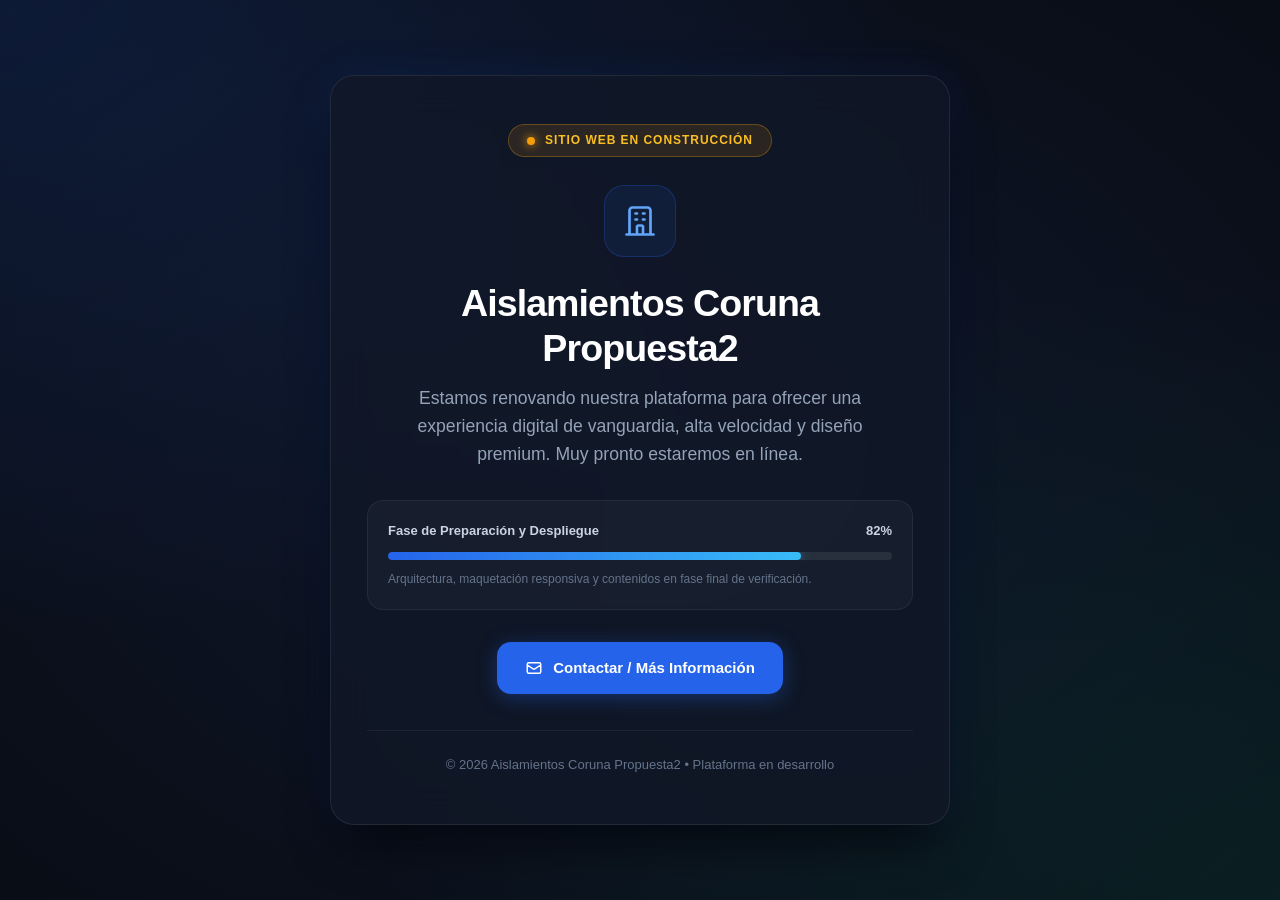
==== commit 074dd1f8: "chore: Activar modo Sitio Web En Construcción" ====
--- a/index.html
+++ b/index.html
@@ -4,7 +4,7 @@
   <meta charset="UTF-8">
   <meta name="viewport" content="width=device-width, initial-scale=1.0">
   <meta name="robots" content="noindex, nofollow">
-  <title>Aislamientos Coruña - Nord Project | Sitio Web en Construcci&oacute;n</title>
+  <title>Aislamientos Coruna Propuesta2 | Sitio Web en Construcci&oacute;n</title>
   <style>
     *, *::before, *::after {
       box-sizing: border-box;
@@ -192,7 +192,7 @@
       </svg>
     </div>
 
-    <h1>Aislamientos Coruña</h1>
+    <h1>Aislamientos Coruna Propuesta2</h1>
     <p class="subtitle">Estamos renovando nuestra plataforma para ofrecer una experiencia digital de vanguardia, alta velocidad y dise&ntilde;o premium. Muy pronto estaremos en l&iacute;nea.</p>
 
     <div class="progress-card">
@@ -206,7 +206,7 @@
       <p class="progress-note">Arquitectura, maquetaci&oacute;n responsiva y contenidos en fase final de verificaci&oacute;n.</p>
     </div>
 
-    <a href="mailto:aitautimatizacion@gmail.com?subject=Consulta%20sobre%20Aislamientos%20Coru%C3%B1a%20-%20Nord%20Project" class="btn-contact">
+    <a href="mailto:aitautimatizacion@gmail.com?subject=Consulta%20sobre%20Aislamientos%20Coruna%20Propuesta2" class="btn-contact">
       <svg width="18" height="18" fill="none" stroke="currentColor" viewBox="0 0 24 24">
         <path stroke-linecap="round" stroke-linejoin="round" stroke-width="2" d="M3 8l7.89 5.26a2 2 0 002.22 0L21 8M5 19h14a2 2 0 002-2V7a2 2 0 00-2-2H5a2 2 0 00-2 2v10a2 2 0 002 2z"></path>
       </svg>
@@ -214,7 +214,7 @@
     </a>
 
     <footer class="footer">
-      <p>&copy; 2026 Aislamientos Coruña &bull; Plataforma en desarrollo</p>
+      <p>&copy; 2026 Aislamientos Coruna Propuesta2 &bull; Plataforma en desarrollo</p>
     </footer>
   </main>
 </body>
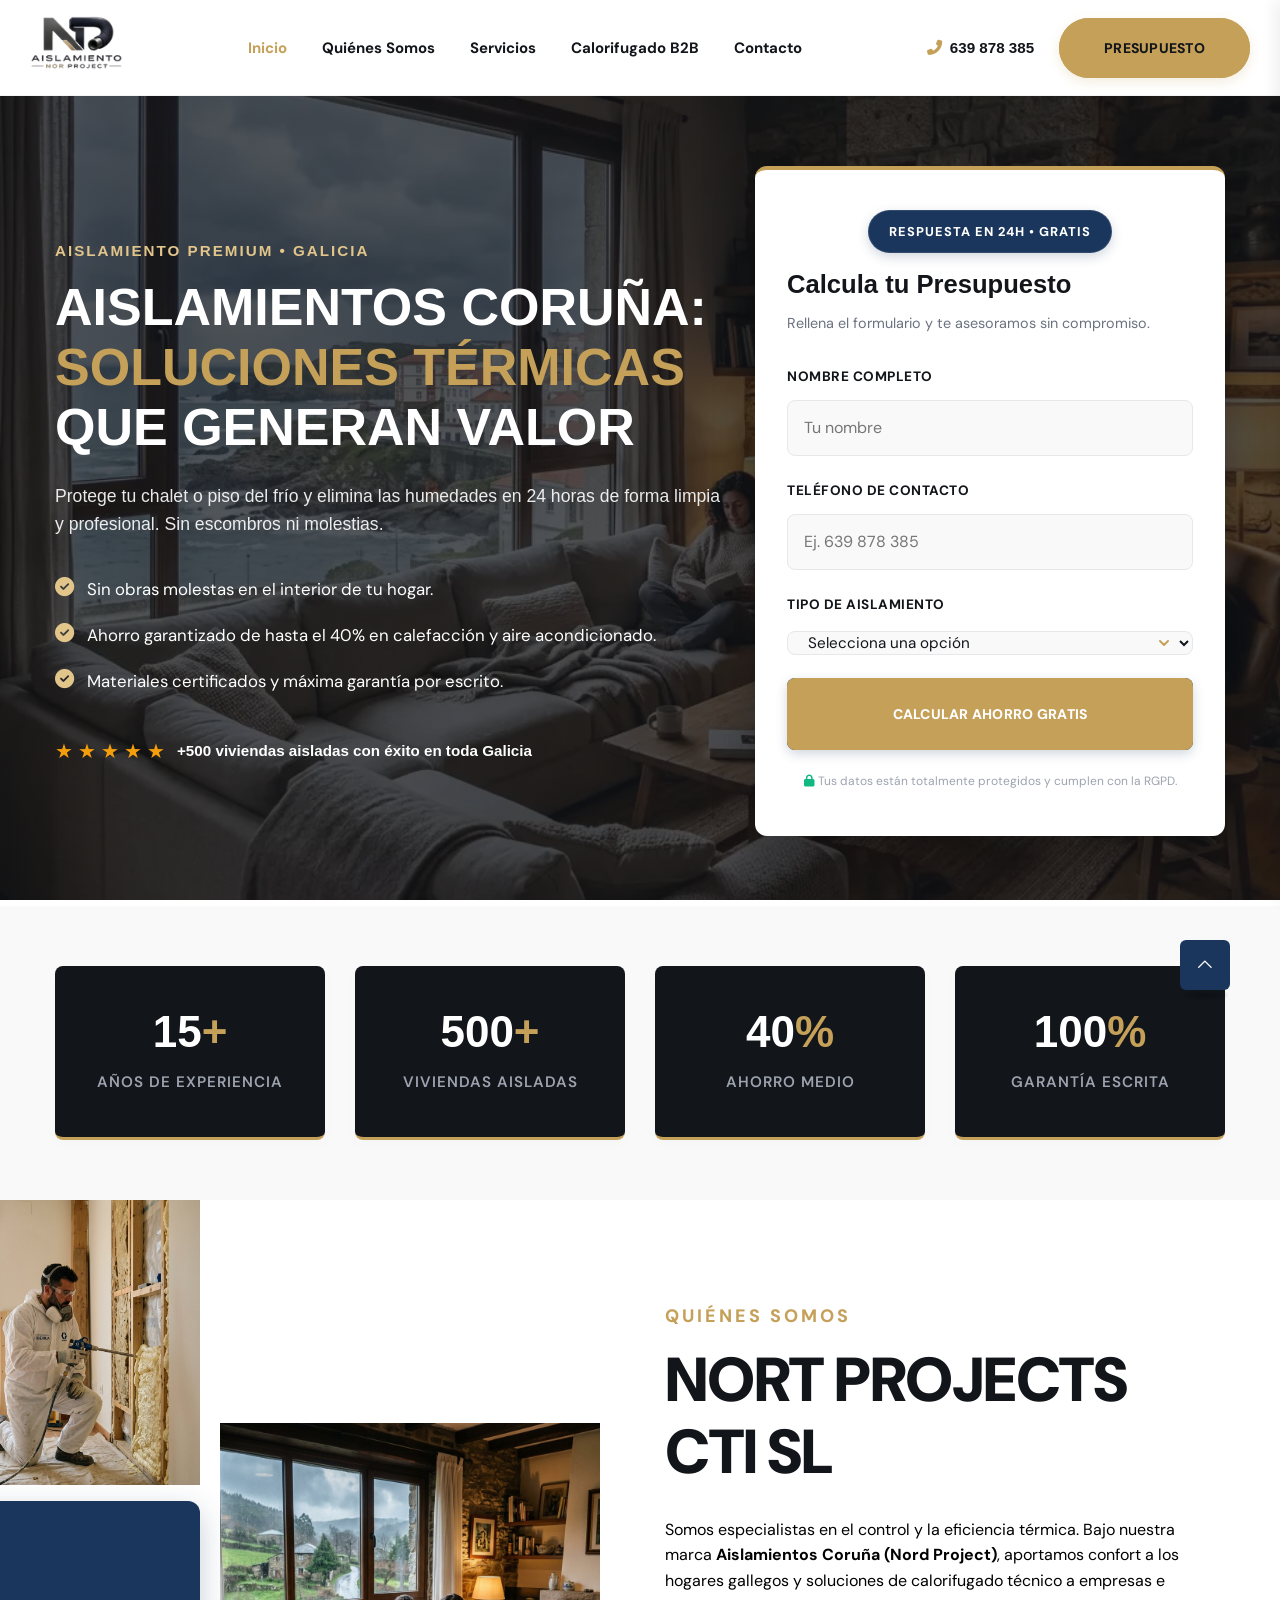
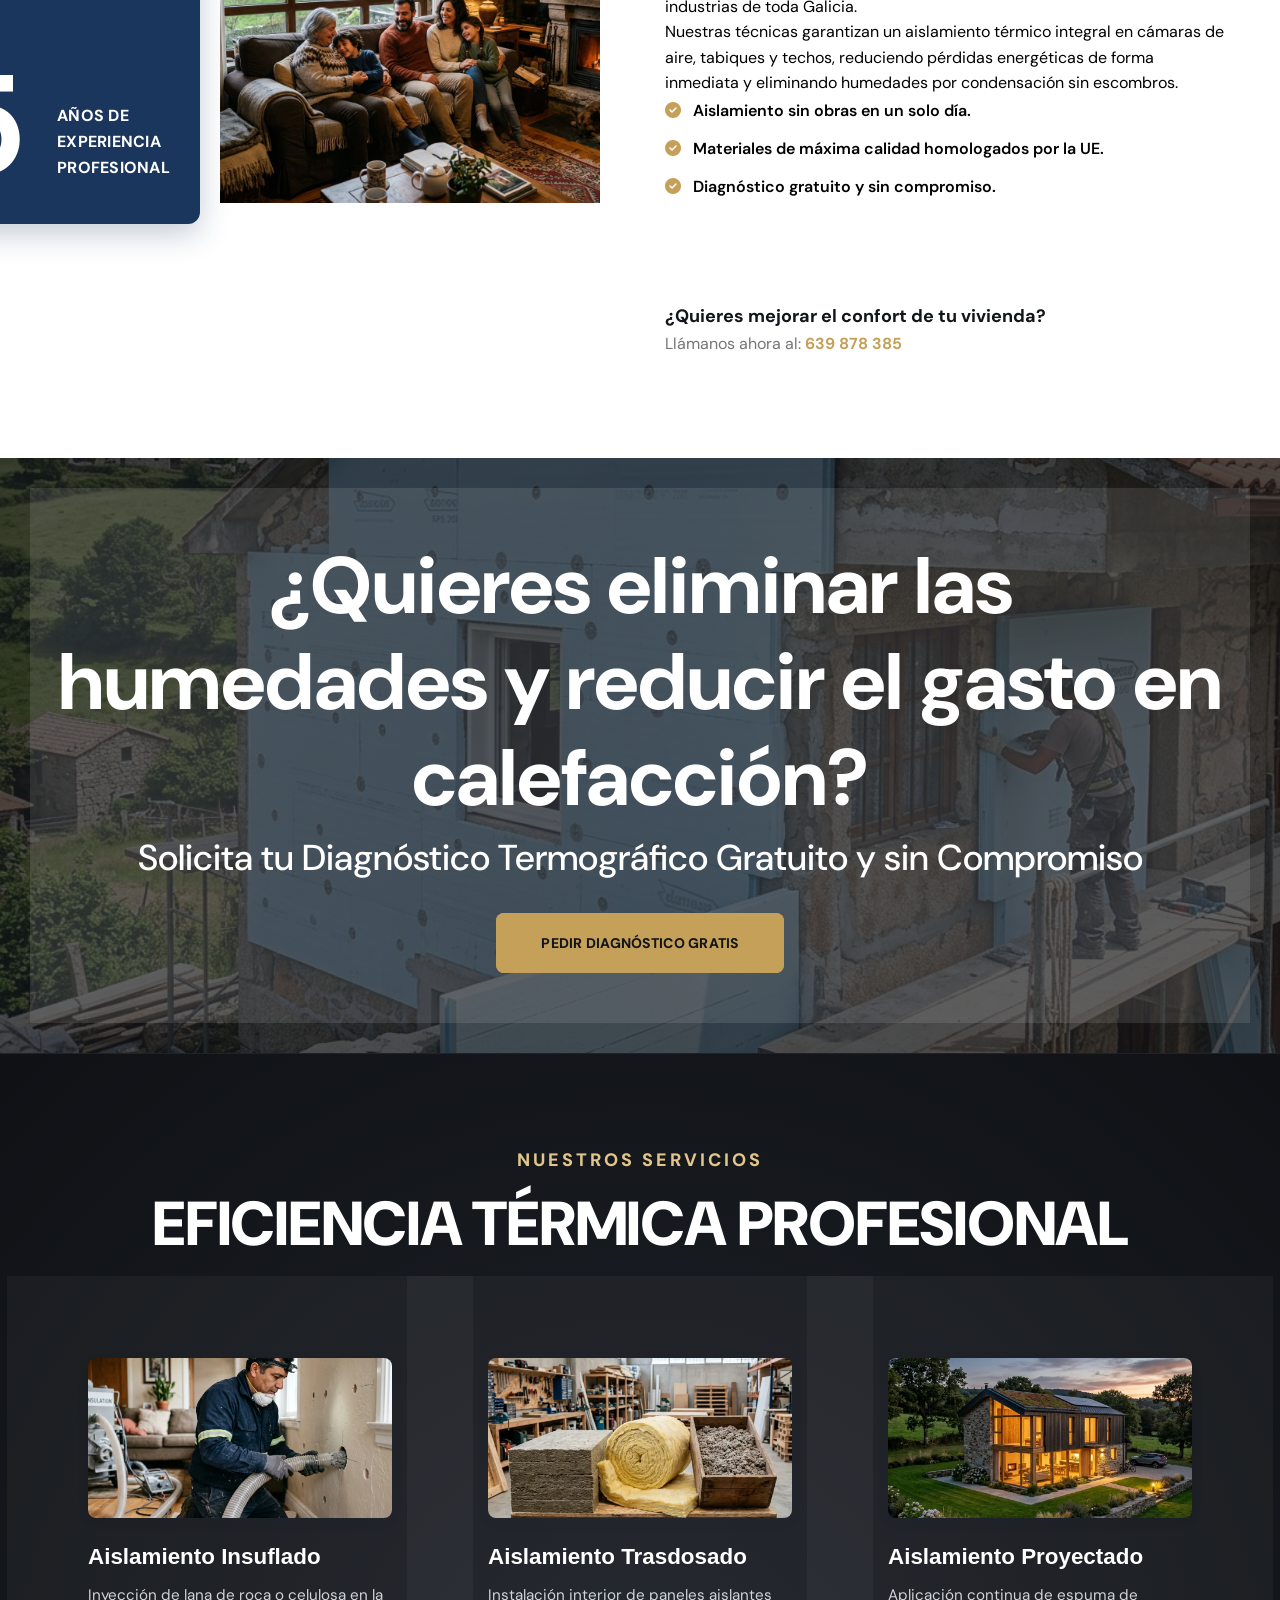
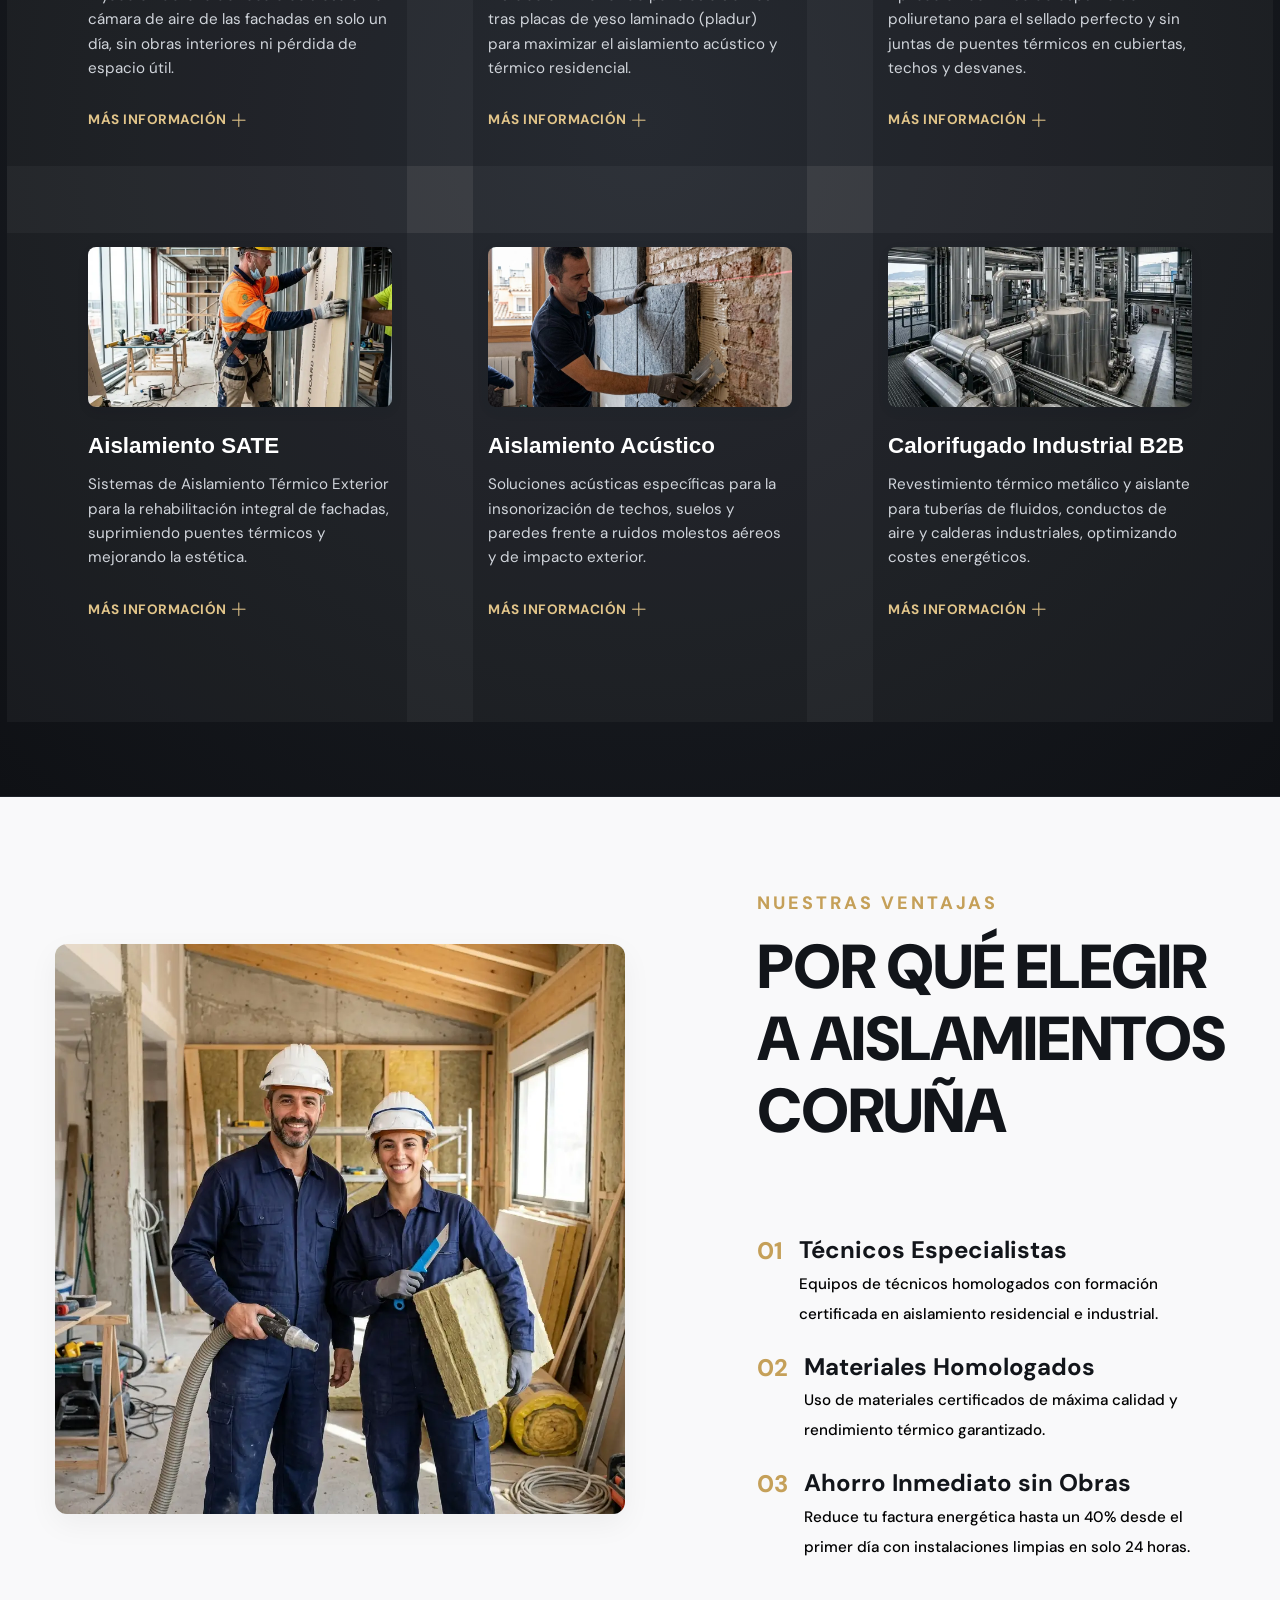
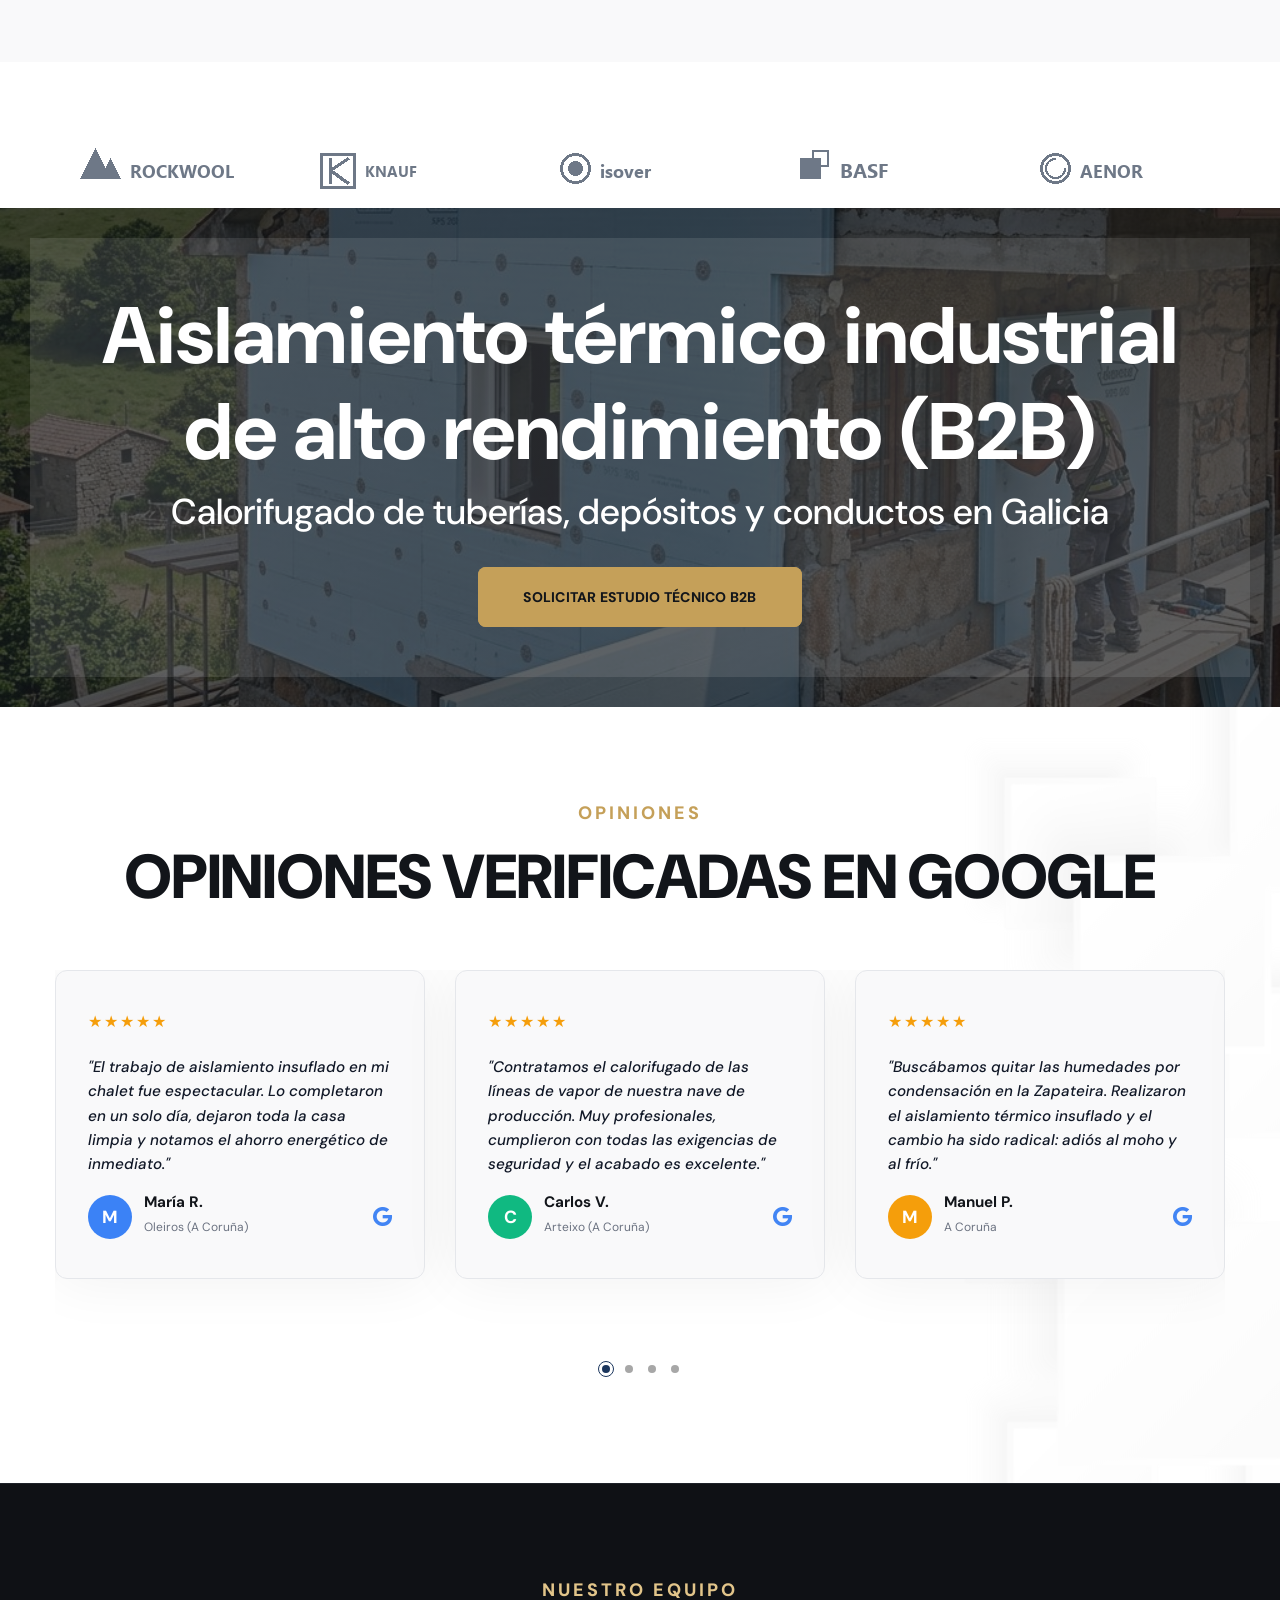
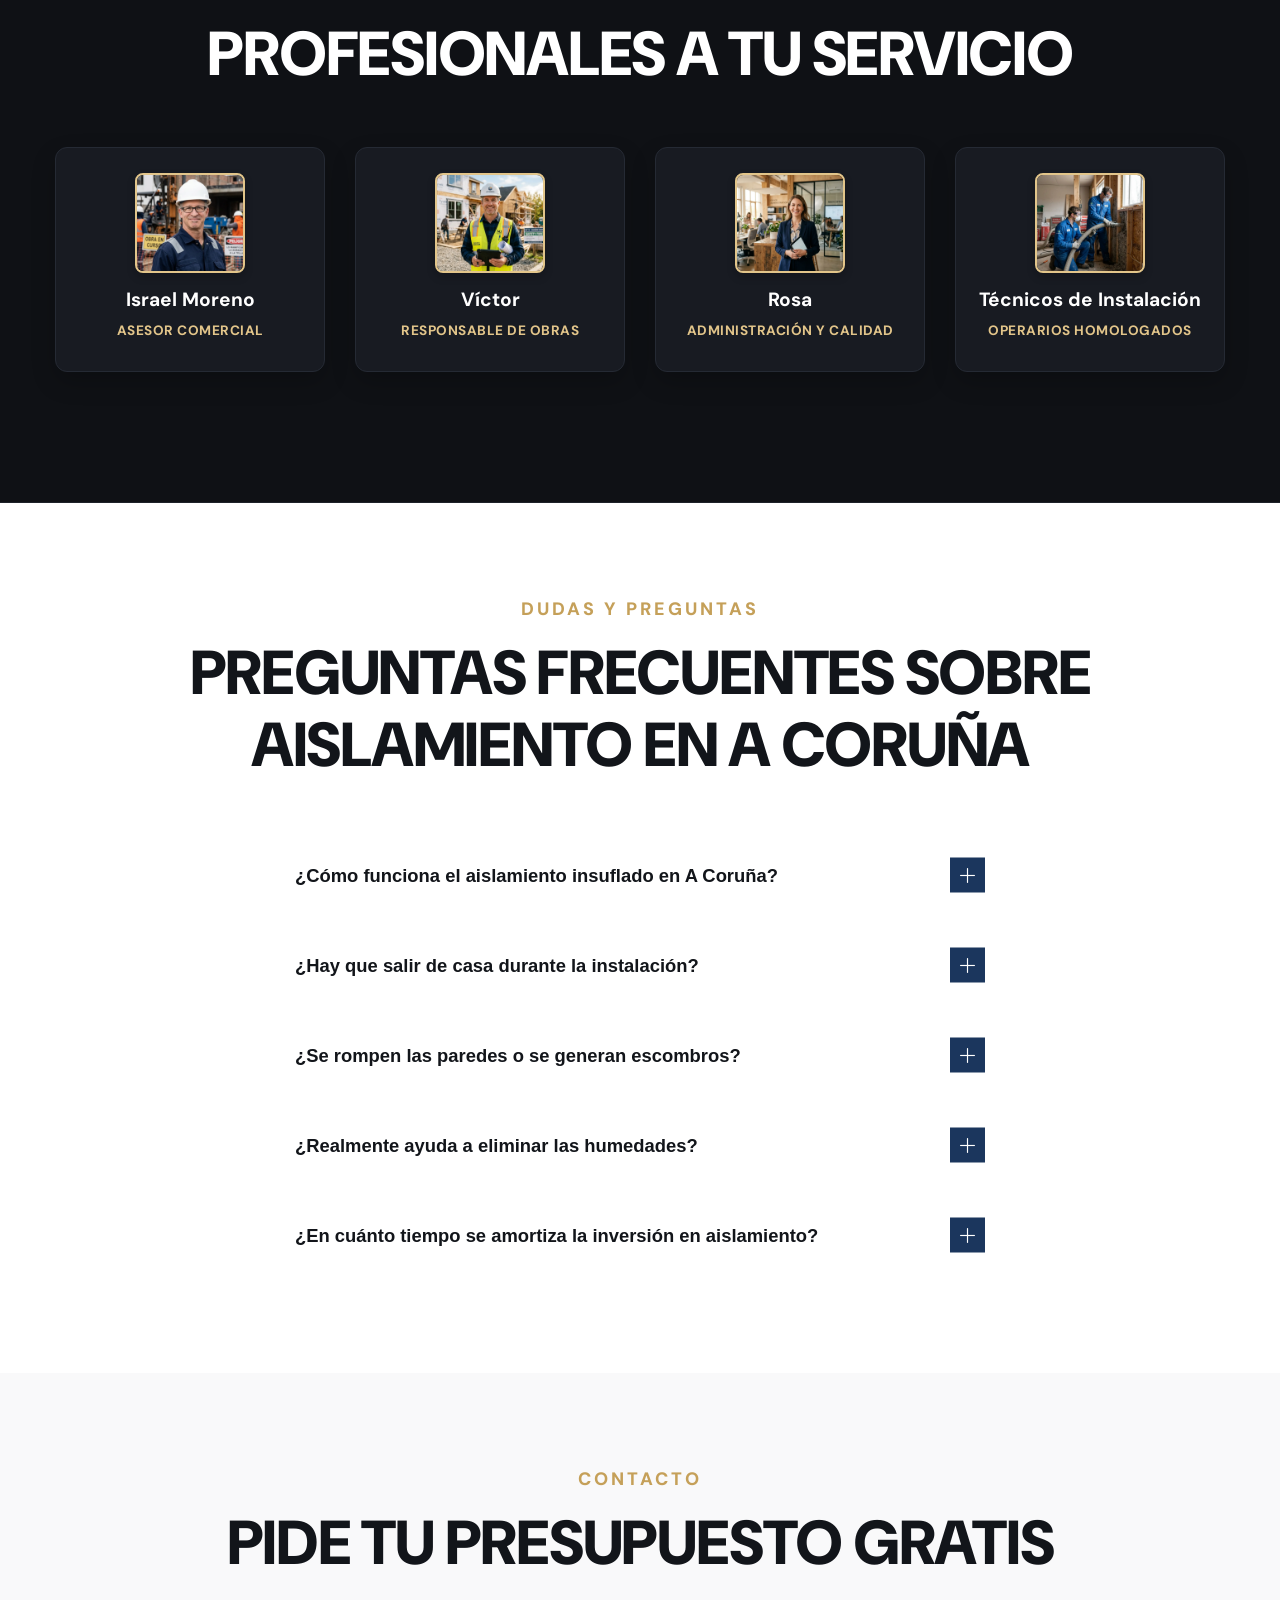
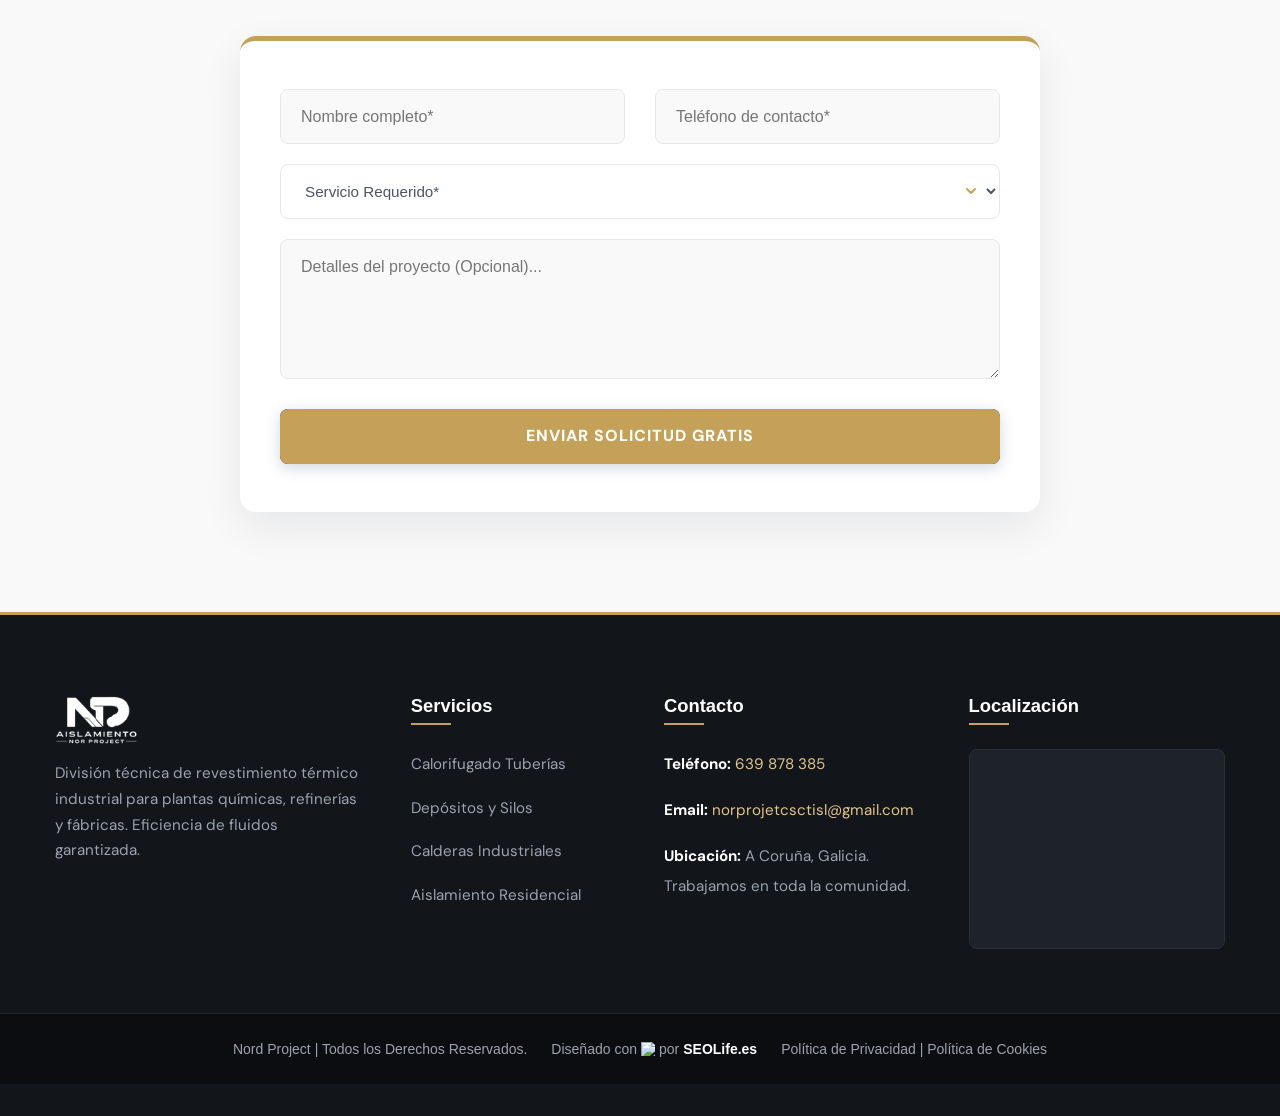
==== commit 051f7de8: "chore: Restaurar sitio web original desde respaldo" ====
--- a/index.html
+++ b/index.html
@@ -1,221 +1,2048 @@
-<!DOCTYPE html>
-<html lang="es">
+<!doctype html>
+<html class="no-js" lang="es">
+
 <head>
-  <meta charset="UTF-8">
-  <meta name="viewport" content="width=device-width, initial-scale=1.0">
-  <meta name="robots" content="noindex, nofollow">
-  <title>Aislamientos Coruna Propuesta2 | Sitio Web en Construcci&oacute;n</title>
-  <style>
-    *, *::before, *::after {
-      box-sizing: border-box;
-      margin: 0;
-      padding: 0;
+    <meta charset="utf-8">
+    <meta http-equiv="x-ua-compatible" content="ie=edge">
+    <title>Aislamientos Coruña - Nord Project | Expertos en Aislamiento Térmico</title>
+    <meta name="description" content="En Aislamientos Coruña (Nord Project) somos especialistas en aislamiento térmico insuflado, trasdosado y proyectado para viviendas y calorifugado industrial. ¡Ahorra hasta el 40%!">
+    <meta name="viewport" content="width=device-width, initial-scale=1">
+
+    <link rel="shortcut icon" type="image/x-icon" href="assets/img/favicon.png">
+    <!-- Place favicon.ico in the root directory -->
+
+    <!-- CSS here -->
+    <link rel="stylesheet" href="assets/css/all.min.css">
+    <link rel="stylesheet" href="assets/css/animate.min.css">
+    <link rel="stylesheet" href="assets/css/bootstrap.min.css">
+    <link rel="stylesheet" href="assets/css/custom-animate.css">
+    <link rel="stylesheet" href="assets/css/icomoon.css">
+    <link rel="stylesheet" href="assets/css/jquery.magnific-popup.css">
+    <link rel="stylesheet" href="assets/css/nice-select.css">
+    <link rel="stylesheet" href="assets/css/nouislider.min.css">
+    <link rel="stylesheet" href="assets/css/nouislider.pips.css">
+    <link rel="stylesheet" href="assets/css/odometer.css">
+    <link rel="stylesheet" href="assets/css/slick.css">
+    <link rel="stylesheet" href="assets/css/swiper.min.css">
+
+    <link rel="stylesheet" href="assets/css/style.css">
+    <link rel="stylesheet" href="assets/css/responsive.css">
+
+
+    <script type="application/ld+json">
+    {
+      "@context": "https://schema.org",
+      "@type": "FAQPage",
+      "mainEntity": [
+        {
+          "@type": "Question",
+          "name": "¿Cómo funciona el aislamiento insuflado en A Coruña?",
+          "acceptedAnswer": {
+            "@type": "Answer",
+            "text": "Se realizan pequeñas perforaciones en las juntas del mortero de la fachada o en tabiques internos de la vivienda. A través de ellas se inyecta neumáticamente el material aislante (como lana de roca o celulosa) rellenando la cámara de aire por completo. Posteriormente, se sellan los orificios logrando un acabado idéntico al original en un solo día."
+          }
+        },
+        {
+          "@type": "Question",
+          "name": "¿Hay que salir de casa durante la instalación?",
+          "acceptedAnswer": {
+            "@type": "Answer",
+            "text": "No, en absoluto. Al tratarse de un sistema de aislamiento insuflado que se inyecta de forma limpia y rápida, no es necesario desalojar la vivienda. Puede seguir con su rutina diaria con total normalidad y comodidad mientras nuestros técnicos trabajan."
+          }
+        },
+        {
+          "@type": "Question",
+          "name": "¿Se rompen las paredes o se generan escombros?",
+          "acceptedAnswer": {
+            "@type": "Answer",
+            "text": "No se rompen ni se tiran tabiques. El proceso es mínimamente invasivo. Solo realizamos pequeñas perforaciones de apenas 2 a 3 cm de diámetro en las juntas de los ladrillos del exterior o del pladur interior. Tras rellenar la cámara de aire, sellamos los orificios de inmediato para que la superficie quede impecable y sin necesidad de obras molestas."
+          }
+        },
+        {
+          "@type": "Question",
+          "name": "¿Realmente ayuda a eliminar las humedades?",
+          "acceptedAnswer": {
+            "@type": "Answer",
+            "text": "Sí, el aislamiento insuflado es sumamente eficaz para eliminar las humedades por condensación. Al rellenar la cámara de aire, eliminamos las corrientes de aire internas y elevamos la temperatura de las paredes interiores, evitando que el vapor de agua condense en ellas y se forme moho."
+          }
+        },
+        {
+          "@type": "Question",
+          "name": "¿En cuánto tiempo se amortiza la inversión en aislamiento?",
+          "acceptedAnswer": {
+            "@type": "Answer",
+            "text": "La inversión se amortiza típicamente en un plazo de entre 2 y 4 años. Gracias al ahorro energético inmediato de hasta el 40% en facturas de calefacción y aire acondicionado, empezará a recuperar la inversión desde el primer mes y disfrutará de un mayor confort térmico."
+          }
+        }
+      ]
     }
-    body {
-      font-family: -apple-system, BlinkMacSystemFont, "Segoe UI", Roboto, "Helvetica Neue", Arial, sans-serif;
-      min-height: 100vh;
-      background: #090d16;
-      background-image: 
-        radial-gradient(at 0% 0%, rgba(37, 99, 235, 0.15) 0px, transparent 50%),
-        radial-gradient(at 100% 100%, rgba(16, 185, 129, 0.1) 0px, transparent 50%),
-        radial-gradient(at 50% 50%, rgba(15, 23, 42, 1) 0px, #090d16 100%);
-      color: #f8fafc;
-      display: flex;
-      align-items: center;
-      justify-content: center;
-      padding: 24px;
-      line-height: 1.6;
-      -webkit-font-smoothing: antialiased;
-    }
-    .container {
-      max-width: 620px;
-      width: 100%;
-      background: rgba(17, 24, 39, 0.78);
-      backdrop-filter: blur(20px);
-      -webkit-backdrop-filter: blur(20px);
-      border: 1px solid rgba(255, 255, 255, 0.08);
-      border-radius: 24px;
-      padding: 48px 36px;
-      text-align: center;
-      box-shadow: 
-        0 25px 50px -12px rgba(0, 0, 0, 0.8),
-        0 0 40px rgba(37, 99, 235, 0.12);
-      animation: fadeIn 0.8s ease-out;
-    }
-    @keyframes fadeIn {
-      from { opacity: 0; transform: translateY(16px); }
-      to { opacity: 1; transform: translateY(0); }
-    }
-    .badge {
-      display: inline-flex;
-      align-items: center;
-      gap: 10px;
-      padding: 6px 18px;
-      border-radius: 9999px;
-      background: rgba(245, 158, 11, 0.12);
-      border: 1px solid rgba(245, 158, 11, 0.3);
-      font-size: 12px;
-      font-weight: 700;
-      color: #fbbf24;
-      letter-spacing: 0.08em;
-      text-transform: uppercase;
-      margin-bottom: 28px;
-    }
-    .pulse-dot {
-      width: 8px;
-      height: 8px;
-      border-radius: 50%;
-      background: #f59e0b;
-      box-shadow: 0 0 10px #f59e0b;
-      animation: pulse 2s infinite ease-in-out;
-    }
-    @keyframes pulse {
-      0%, 100% { transform: scale(1); opacity: 1; }
-      50% { transform: scale(0.75); opacity: 0.4; }
-    }
-    .icon-wrapper {
-      width: 72px;
-      height: 72px;
-      margin: 0 auto 24px;
-      background: rgba(37, 99, 235, 0.1);
-      border: 1px solid rgba(37, 99, 235, 0.25);
-      border-radius: 20px;
-      display: flex;
-      align-items: center;
-      justify-content: center;
-      color: #60a5fa;
-    }
-    .icon-wrapper svg {
-      width: 36px;
-      height: 36px;
-    }
-    h1 {
-      font-size: clamp(1.75rem, 3.5vw, 2.35rem);
-      font-weight: 800;
-      line-height: 1.2;
-      color: #ffffff;
-      margin-bottom: 12px;
-      letter-spacing: -0.025em;
-    }
-    .subtitle {
-      font-size: clamp(1rem, 2vw, 1.1rem);
-      color: #94a3b8;
-      margin-bottom: 32px;
-      max-width: 500px;
-      margin-left: auto;
-      margin-right: auto;
-      font-weight: 400;
-    }
-    .progress-card {
-      background: rgba(255, 255, 255, 0.03);
-      border: 1px solid rgba(255, 255, 255, 0.06);
-      border-radius: 16px;
-      padding: 20px;
-      margin-bottom: 32px;
-      text-align: left;
-    }
-    .progress-header {
-      display: flex;
-      justify-content: space-between;
-      align-items: center;
-      font-size: 13px;
-      font-weight: 600;
-      color: #cbd5e1;
-      margin-bottom: 10px;
-    }
-    .progress-bar-bg {
-      height: 8px;
-      background: rgba(255, 255, 255, 0.08);
-      border-radius: 9999px;
-      overflow: hidden;
-    }
-    .progress-bar-fill {
-      height: 100%;
-      width: 82%;
-      background: linear-gradient(90deg, #2563eb, #38bdf8);
-      border-radius: 9999px;
-      box-shadow: 0 0 12px rgba(56, 189, 248, 0.5);
-    }
-    .progress-note {
-      font-size: 12px;
-      color: #64748b;
-      margin-top: 10px;
-    }
-    .btn-contact {
-      display: inline-flex;
-      align-items: center;
-      gap: 10px;
-      background: #2563eb;
-      color: #ffffff;
-      padding: 14px 28px;
-      border-radius: 14px;
-      font-size: 15px;
-      font-weight: 600;
-      text-decoration: none;
-      transition: all 0.25s ease;
-      box-shadow: 0 4px 20px rgba(37, 99, 235, 0.35);
-    }
-    .btn-contact:hover {
-      background: #1d4ed8;
-      transform: translateY(-2px);
-      box-shadow: 0 8px 25px rgba(37, 99, 235, 0.45);
-    }
-    .footer {
-      margin-top: 36px;
-      padding-top: 24px;
-      border-top: 1px solid rgba(255, 255, 255, 0.06);
-      font-size: 13px;
-      color: #64748b;
-    }
-    @media (max-width: 640px) {
-      .container {
-        padding: 32px 20px;
-        border-radius: 20px;
-      }
-      .btn-contact {
-        width: 100%;
-        justify-content: center;
-      }
-    }
-  </style>
+    </script>
+
+
+    <style>
+        /* CSS Overrides for Aislamientos Coruña Xafran Integration */
+        :root {
+            --xafran-primary: #C5A059; /* Corporate Gold */
+            --xafran-primary-rgb: 197, 160, 89;
+            --thm-black: #12151A;
+        }
+        
+        .thm-btn {
+            background-color: #C5A059 !important;
+            color: #12151A !important;
+            font-weight: 800 !important;
+            border-radius: 8px !important;
+            transition: all 0.3s ease !important;
+        }
+        .thm-btn .txt {
+            position: relative;
+            z-index: 3 !important;
+            color: inherit !important;
+        }
+        .thm-btn::before {
+            background-color: #12151A !important; /* Dark hover background */
+            z-index: 1 !important;
+        }
+        .thm-btn::after {
+            background-color: #C5A059 !important;
+            z-index: -1 !important;
+        }
+        .thm-btn:hover {
+            color: #ffffff !important; /* White text on hover */
+        }
+        .thm-btn:hover .txt {
+            color: #ffffff !important;
+        }
+        .main-header-one__right-btn a.thm-btn {
+            background-color: #C5A059 !important;
+            color: #12151A !important;
+            box-shadow: 0 4px 12px rgba(197, 160, 89, 0.2) !important;
+            border-radius: 30px !important;
+        }
+        .main-header-one__right-btn a.thm-btn:hover {
+            box-shadow: 0 6px 15px rgba(197, 160, 89, 0.35) !important;
+            color: #ffffff !important; /* White text on hover */
+        }
+
+        /* Style native select dropdowns beautifully */
+        select.ignore {
+            width: 100% !important;
+            height: 50px !important;
+            border: 1px solid #E5E7EB !important;
+            border-radius: 8px !important;
+            padding: 0 1rem !important;
+            font-size: 0.95rem !important;
+            color: #12151A !important;
+            background-color: #F9F9FA !important;
+            appearance: none !important;
+            -webkit-appearance: none !important;
+            -moz-appearance: none !important;
+            background-image: url("data:image/svg+xml;charset=UTF-8,%3Csvg xmlns='http://www.w3.org/2000/svg' viewBox='0 0 24 24' fill='none' stroke='%23C5A059' stroke-width='3' stroke-linecap='round' stroke-linejoin='round'%3E%3Cpolyline points='6 9 12 15 18 9'%3E%3C/polyline%3E%3C/svg%3E") !important;
+            background-repeat: no-repeat !important;
+            background-position: right 1.25rem center !important;
+            background-size: 1rem !important;
+            padding-right: 2.5rem !important;
+            cursor: pointer !important;
+            transition: all 0.3s ease !important;
+        }
+        select.ignore:focus {
+            border-color: #C5A059 !important;
+            background-color: #ffffff !important;
+            box-shadow: 0 0 0 3px rgba(197, 160, 89, 0.15) !important;
+            outline: none !important;
+        }
+        /* Contact form select has 55px height to match input heights */
+        .contact-page__form select.ignore {
+            height: 55px !important;
+            background-color: #ffffff !important;
+        }
+        
+        /* Custom floating form card in Hero */
+        .hero-budget-form-card {
+            background: #ffffff;
+            border-radius: 12px;
+            padding: 2.5rem 2rem;
+            box-shadow: 0 15px 40px rgba(0,0,0,0.25);
+            border-top: 4px solid #C5A059;
+            text-align: left;
+            position: relative;
+            z-index: 10;
+        }
+        .hero-budget-form-card h3 {
+            font-size: 1.6rem;
+            font-weight: 800;
+            color: #12151A;
+            margin-bottom: 0.5rem;
+            font-family: 'Montserrat', sans-serif;
+            text-transform: none;
+        }
+        .hero-budget-form-card p {
+            font-size: 0.9rem;
+            color: #6B7280;
+            margin-bottom: 1.5rem;
+        }
+        .form-group-custom {
+            margin-bottom: 1.25rem;
+        }
+        .form-group-custom label {
+            font-size: 0.85rem;
+            font-weight: 700;
+            color: #12151A;
+            margin-bottom: 0.5rem;
+            display: block;
+            text-transform: uppercase;
+            letter-spacing: 0.5px;
+        }
+        .form-group-custom input, .form-group-custom select {
+            width: 100%;
+            border: 1px solid #E5E7EB;
+            border-radius: 8px;
+            padding: 0.75rem 1rem;
+            font-size: 0.95rem;
+            color: #12151A;
+            background-color: #F9F9FA;
+            transition: all 0.3s ease;
+        }
+        .form-group-custom input:focus, .form-group-custom select:focus {
+            border-color: #C5A059;
+            background-color: #ffffff;
+            box-shadow: 0 0 0 3px rgba(197, 160, 89, 0.15);
+            outline: none;
+        }
+        
+        .form-group-custom select {
+            height: auto !important;
+            appearance: auto !important;
+            -webkit-appearance: auto !important;
+        }
+        
+        /* Check icon red styling */
+        .hero-checklist {
+            padding-left: 0;
+        }
+        .hero-checklist li {
+            position: relative;
+            padding-left: 2rem;
+            margin-bottom: 1rem;
+            font-size: 1.05rem;
+            color: #ffffff;
+            list-style: none;
+            text-align: left;
+        }
+        .hero-checklist li i {
+            position: absolute;
+            left: 0;
+            top: 3px;
+            color: #E2C58A;
+            font-size: 1.2rem;
+        }
+        
+        /* Stats accent boxes */
+        .stats-count-box {
+            background-color: #12151A;
+            border-bottom: 3px solid #C5A059;
+            padding: 2.5rem 2rem;
+            border-radius: 8px;
+            text-align: center;
+            height: 100%;
+            box-shadow: 0 5px 15px rgba(0,0,0,0.02);
+            transition: transform 0.3s;
+        }
+        .stats-count-box:hover {
+            transform: translateY(-5px);
+        }
+        .stats-count-box h2 {
+            font-size: 2.75rem;
+            font-weight: 800;
+            color: #ffffff;
+            margin-bottom: 0.5rem;
+            font-family: 'Montserrat', sans-serif;
+        }
+        .stats-count-box h2 span.thm-clr {
+            color: #C5A059;
+        }
+        .stats-count-box p {
+            color: #9CA3AF;
+            font-size: 0.95rem;
+            margin-bottom: 0;
+            font-weight: 600;
+            text-transform: uppercase;
+            letter-spacing: 1px;
+        }
+        
+        /* Service Grid Styling */
+        .service-one__single {
+            position: relative;
+            background: #ffffff;
+            border: 1px solid #E5E7EB;
+            border-radius: 12px;
+            padding: 2.5rem 2rem;
+            margin-bottom: 30px;
+            transition: all 0.3s ease;
+            box-shadow: 0 5px 20px rgba(0,0,0,0.02);
+            height: calc(100% - 30px);
+            display: flex;
+            flex-direction: column;
+            justify-content: space-between;
+        }
+        .service-one__single:hover {
+            transform: translateY(-5px);
+            box-shadow: 0 15px 30px rgba(197, 160, 89, 0.06);
+            border-color: #C5A059;
+        }
+        .service-one__single .count-text {
+            position: absolute;
+            right: 25px;
+            top: 20px;
+            font-size: 2.25rem;
+            font-weight: 850;
+            color: rgba(197, 160, 89, 0.06);
+            font-family: 'Montserrat', sans-serif;
+        }
+        .service-thumb-xafran {
+            width: 100%;
+            height: 160px;
+            background-size: cover;
+            background-position: center;
+            border-radius: 8px;
+            margin-bottom: 1.5rem;
+            box-shadow: 0 4px 15px rgba(0,0,0,0.04);
+        }
+        .service-one__single h2 {
+            font-family: 'Montserrat', sans-serif !important;
+            font-size: 1.4rem !important;
+            font-weight: 700 !important;
+            margin-bottom: 0.75rem !important;
+            line-height: 1.3 !important;
+        }
+        .service-one__single h2 a {
+            color: #12151A !important;
+            transition: all 0.3s;
+        }
+        .service-one__single h2 a:hover {
+            color: #C5A059 !important;
+        }
+        .service-one__single p {
+            color: #4B5563 !important;
+            font-size: 0.95rem !important;
+            line-height: 1.6 !important;
+            margin-bottom: 1.5rem !important;
+            flex-grow: 1;
+        }
+        .service-one__single .btn-box a {
+            font-weight: 700;
+            color: #C5A059;
+            text-transform: uppercase;
+            font-size: 0.85rem;
+            letter-spacing: 0.5px;
+            display: inline-flex;
+            align-items: center;
+            gap: 5px;
+        }
+        .service-one__single .btn-box a:hover {
+            color: #12151A;
+        }
+        
+        /* Google Reviews slider cards */
+        .google-rating-stars-xafran {
+            color: #F59E0B;
+            font-size: 1rem;
+            margin-bottom: 0.5rem;
+            display: flex;
+            gap: 2px;
+        }
+        .google-reviewer-avatar-xafran {
+            width: 44px;
+            height: 44px;
+            border-radius: 50%;
+            display: flex;
+            align-items: center;
+            justify-content: center;
+            font-weight: 700;
+            color: #ffffff;
+            font-size: 1.1rem;
+            margin-right: 0.75rem;
+        }
+        
+        /* FAQs Accordion styling in Corporate Gold & Cobalt Blue */
+        .faq-one__accrodion .accrodion-title h3 {
+            font-family: 'Montserrat', sans-serif !important;
+            font-weight: 700 !important;
+            font-size: 1.15rem !important;
+            color: #12151A !important;
+            transition: all 0.3s;
+        }
+        .faq-one__accrodion .accrodion.active .accrodion-title h3 {
+            color: #1B365D !important;
+        }
+        .faq-one__accrodion .accrodion-title::after {
+            color: #1B365D !important;
+        }
+        .faq-one__accrodion .accrodion.active .accrodion-title::after {
+            color: #ffffff !important;
+            background-color: #1B365D !important;
+        }
+        .faq-one__accrodion .accrodion .accrodion-title h3::before {
+            background-color: #1B365D !important;
+            color: #ffffff !important;
+        }
+        .faq-one__accrodion .accrodion.active .accrodion-title h3::before {
+            background-color: #1B365D !important;
+            color: #ffffff !important;
+        }
+        
+        /* Contact Page bottom card styling */
+        .contact-page-card-xafran {
+            background: #ffffff;
+            border-radius: 12px;
+            padding: 3rem;
+            box-shadow: 0 10px 30px rgba(0,0,0,0.03);
+            border-top: 4px solid #C5A059;
+            max-width: 800px;
+            margin: 0 auto;
+        }
+        
+        /* Elementor popup simulation styling */
+        #popup-elementor {
+            display: none;
+            position: fixed;
+            top: 0;
+            left: 0;
+            width: 100%;
+            height: 100%;
+            background-color: rgba(18,21,26,0.85);
+            z-index: 99999;
+            align-items: center;
+            justify-content: center;
+            padding: 1.5rem;
+        }
+        #popup-elementor.active {
+            display: flex;
+        }
+        .popup-card {
+            background: #ffffff;
+            border-radius: 12px;
+            max-width: 550px;
+            width: 100%;
+            padding: 2.5rem;
+            position: relative;
+            box-shadow: 0 20px 50px rgba(0,0,0,0.3);
+            border-top: 5px solid #C5A059;
+            animation: popupFade 0.4s ease;
+        }
+        @keyframes popupFade {
+            from { transform: scale(0.9); opacity: 0; }
+            to { transform: scale(1); opacity: 1; }
+        }
+        .popup-close-btn {
+            position: absolute;
+            right: 20px;
+            top: 20px;
+            font-size: 1.5rem;
+            color: #9CA3AF;
+            cursor: pointer;
+            transition: color 0.3s;
+        }
+        .popup-close-btn:hover {
+            color: #C5A059;
+        }
+
+        /* Custom Header Styling Improvements */
+        .main-header-one.style2.style3 {
+            background-color: #ffffff;
+            border-bottom: 1px solid #F3F4F6;
+        }
+        .main-header-one__inner {
+            height: 95px !important;
+            display: flex !important;
+            align-items: center !important;
+            justify-content: space-between !important;
+            padding: 0 15px !important;
+        }
+        .navbar-wrap ul {
+            display: flex !important;
+            align-items: center !important;
+            margin-bottom: 0 !important;
+        }
+        .navbar-wrap ul li a {
+            font-size: 15px !important;
+            font-weight: 700 !important;
+            color: #12151A !important;
+            padding: 35px 0 !important;
+            transition: color 0.3s ease !important;
+            text-transform: capitalize !important;
+        }
+        .navbar-wrap ul li.active a,
+        .navbar-wrap ul li:hover a {
+            color: #C5A059 !important;
+        }
+        .navbar-wrap ul li+li {
+            margin-left: 35px !important; /* Reduced from 60px to prevent wrapping */
+        }
+        
+        /* Spacing adjustment for smaller desktops */
+        @media (max-width: 1200px) {
+            .navbar-wrap ul li+li {
+                margin-left: 20px !important;
+            }
+            .navbar-wrap ul li a {
+                font-size: 14px !important;
+            }
+            .header-phone-box {
+                margin-right: 15px !important;
+            }
+        }
+        
+        /* Desktop header right block: Call info + button */
+        .header-phone-box {
+            display: flex;
+            align-items: center;
+            gap: 8px;
+            margin-right: 25px;
+        }
+        .header-phone-box i {
+            color: #C5A059;
+            font-size: 0.95rem;
+        }
+        .header-phone-box a {
+            color: #12151A;
+            font-weight: 750;
+            font-size: 0.95rem;
+            font-family: 'Montserrat', sans-serif;
+            text-decoration: none;
+            transition: color 0.3s ease;
+        }
+        .header-phone-box a:hover {
+            color: #C5A059;
+        }
+        .main-header-one__right {
+            display: flex !important;
+            align-items: center !important;
+            gap: 0 !important;
+        }
+        
+        /* Hide search container */
+        .header-search-box {
+            display: none !important;
+        }
+        
+        /* Responsive visibility */
+        @media (max-width: 991px) {
+            .header-phone-box,
+            .main-header-one__right-btn {
+                display: none !important;
+            }
+            .main-header-one__inner {
+                height: 80px !important;
+            }
+        }
+
+        /* Section title and subtitle size improvements */
+        .sec-title h2 {
+            font-size: 62px !important;
+            line-height: 72px !important;
+            font-weight: 900 !important;
+            letter-spacing: -0.02em !important;
+            text-transform: uppercase !important;
+        }
+        .sec-title .sub-title h5 {
+            font-size: 18px !important;
+            text-transform: uppercase !important;
+            letter-spacing: 3px !important;
+            font-weight: 800 !important;
+            margin-bottom: 15px !important;
+        }
+        @media (max-width: 767px) {
+            .sec-title h2 {
+                font-size: 34px !important;
+                line-height: 44px !important;
+            }
+            .sec-title .sub-title h5 {
+                font-size: 14px !important;
+            }
+        }
+
+        /* Hero height and custom styles */
+        .main-slider-three {
+            min-height: 90vh !important;
+            height: 90vh !important;
+            display: flex !important;
+            align-items: center !important;
+        }
+        @media (max-width: 991px) {
+            .main-slider-three {
+                height: auto !important;
+                min-height: 100vh !important;
+                padding: 100px 0 50px 0 !important;
+                background-attachment: scroll !important; /* Fix iOS fixed bg rendering issues */
+                display: block !important;
+            }
+            .main-slider-three .container {
+                padding-top: 0 !important;
+                padding-bottom: 0 !important;
+            }
+            .main-slider-three__content {
+                text-align: center !important;
+                margin-bottom: 2rem !important;
+            }
+            .main-slider-three__content h1 {
+                font-size: 1.8rem !important;
+                line-height: 1.25 !important;
+                text-align: center !important;
+            }
+            .main-slider-three__content p {
+                font-size: 0.95rem !important;
+                text-align: center !important;
+                margin-left: auto !important;
+                margin-right: auto !important;
+                max-width: 500px !important;
+                margin-bottom: 1.5rem !important;
+            }
+            .hero-checklist {
+                display: inline-block !important;
+                text-align: left !important;
+                max-width: 500px !important;
+                margin: 0 auto !important;
+                padding-left: 0 !important;
+            }
+            .hero-checklist li {
+                font-size: 0.9rem !important;
+                margin-bottom: 0.6rem !important;
+                line-height: 1.4 !important;
+            }
+            .hero-budget-form-card {
+                padding: 1.5rem 1.25rem !important;
+                margin: 0 auto !important;
+                max-width: 480px !important;
+            }
+            .hero-budget-form-card h3 {
+                font-size: 1.35rem !important;
+                margin-bottom: 0.25rem !important;
+            }
+            .hero-budget-form-card p {
+                margin-bottom: 1rem !important;
+            }
+            .form-group-custom {
+                margin-bottom: 0.85rem !important;
+            }
+            .form-group-custom label {
+                font-size: 0.8rem !important;
+                margin-bottom: 0.25rem !important;
+            }
+            .form-group-custom input, .form-group-custom select {
+                padding: 0.6rem 0.8rem !important;
+                font-size: 0.9rem !important;
+            }
+        }
+        @media (max-width: 575px) {
+            .main-slider-three__content h1 {
+                font-size: 1.55rem !important;
+                line-height: 1.2 !important;
+            }
+            .hero-budget-form-card {
+                padding: 1.25rem 1rem !important;
+            }
+        }
+        .hero-checklist li i {
+            color: #E2C58A !important;
+        }
+
+        /* Services section dark glassmorphism */
+        #servicios {
+            background: radial-gradient(circle at 50% 50%, #1E2229 0%, #0F1115 100%) !important;
+            border-top: 1px solid #1E2229 !important;
+            border-bottom: 1px solid #1E2229 !important;
+        }
+        .service-one__single {
+            background: rgba(255, 255, 255, 0.04) !important;
+            backdrop-filter: blur(12px) !important;
+            -webkit-backdrop-filter: blur(12px) !important;
+            border: 1px solid rgba(255, 255, 255, 0.08) !important;
+            border-radius: 16px !important;
+            box-shadow: 0 8px 32px 0 rgba(0, 0, 0, 0.3) !important;
+            transition: all 0.4s cubic-bezier(0.165, 0.84, 0.44, 1) !important;
+        }
+        .service-one__single:hover {
+            background: rgba(255, 255, 255, 0.08) !important;
+            border-color: #C5A059 !important;
+            transform: translateY(-8px) !important;
+            box-shadow: 0 12px 40px 0 rgba(197, 160, 89, 0.2) !important;
+        }
+        .service-one__single h2 a {
+            color: #ffffff !important;
+        }
+        .service-one__single h2 a:hover {
+            color: #E2C58A !important;
+        }
+        .service-one__single p {
+            color: #D1D5DB !important;
+        }
+        .service-one__single .count-text {
+            color: rgba(255, 255, 255, 0.03) !important;
+        }
+        .service-one__single .btn-box a {
+            color: #E2C58A !important;
+        }
+        .service-one__single .btn-box a:hover {
+            color: #ffffff !important;
+        }
+
+        /* 15 Years Experience Box Legibility */
+        .about-three__img1 .experience-box {
+            background-color: #1B365D !important;
+            padding: 30px !important;
+            border-radius: 12px !important;
+            box-shadow: 0 10px 30px rgba(27, 54, 93, 0.25) !important;
+        }
+        .about-three__img1 .experience-box .counter-box h2 {
+            color: #ffffff !important;
+        }
+        .about-three__img1 .experience-box .counter-box h2 span.odometer {
+            color: #ffffff !important;
+        }
+        .about-three__img1 .experience-box .text-box p {
+            color: #ffffff !important;
+            font-weight: 700 !important;
+        }
+
+        /* Team Section Dark background and cards */
+        #equipo {
+            background-color: #0F1115 !important;
+            border-top: 1px solid #1E2229 !important;
+            border-bottom: 1px solid #1E2229 !important;
+        }
+        .team-two__single {
+            background: #181B22 !important;
+            border: 1px solid #252A34 !important;
+            box-shadow: 0 10px 25px rgba(0,0,0,0.2) !important;
+            transition: all 0.3s ease !important;
+        }
+        .team-two__single:hover {
+            border-color: #C5A059 !important;
+            transform: translateY(-5px) !important;
+            box-shadow: 0 15px 35px rgba(197, 160, 89, 0.1) !important;
+        }
+
+        /* Contact Form Improvements */
+        .contact-page-card-xafran {
+            background: #ffffff !important;
+            border-radius: 16px !important;
+            padding: 3rem 2.5rem !important;
+            box-shadow: 0 15px 40px rgba(18, 21, 26, 0.08) !important;
+            border-top: 5px solid #C5A059 !important;
+            max-width: 800px;
+            margin: 0 auto;
+        }
+        .contact-page__form input[type="text"],
+        .contact-page__form input[type="tel"],
+        .contact-page__form select,
+        .contact-page__form textarea {
+            width: 100% !important;
+            height: 55px !important;
+            border: 1px solid #E5E7EB !important;
+            border-radius: 8px !important;
+            padding: 0.75rem 1.25rem !important;
+            font-size: 0.95rem !important;
+            color: #12151A !important;
+            background-color: #F9F9FA !important;
+            transition: all 0.3s ease !important;
+            font-family: 'Montserrat', sans-serif !important;
+        }
+        .contact-page__form textarea {
+            height: 140px !important;
+            resize: vertical !important;
+        }
+        .contact-page__form input:focus,
+        .contact-page__form select:focus,
+        .contact-page__form textarea:focus {
+            border-color: #C5A059 !important;
+            background-color: #ffffff !important;
+            box-shadow: 0 0 0 4px rgba(197, 160, 89, 0.15) !important;
+            outline: none !important;
+        }
+        .contact-page__form select {
+            appearance: auto !important;
+            -webkit-appearance: auto !important;
+            color: #4B5563 !important;
+        }
+        .contact-page__input-box {
+            margin-bottom: 20px !important;
+        }
+        .contact-page__btn button.thm-btn {
+            background-color: #1B365D !important;
+            color: #ffffff !important;
+            border-radius: 8px !important;
+            font-weight: 800 !important;
+            font-size: 1rem !important;
+            text-transform: uppercase !important;
+            letter-spacing: 1px !important;
+            box-shadow: 0 4px 15px rgba(27, 54, 93, 0.2) !important;
+            transition: all 0.3s ease !important;
+            height: 55px !important;
+            display: flex !important;
+            align-items: center !important;
+            justify-content: center !important;
+            width: 100% !important;
+        }
+        .contact-page__btn button.thm-btn:hover {
+            background-color: #12243F !important;
+            color: #ffffff !important;
+            box-shadow: 0 6px 20px rgba(27, 54, 93, 0.35) !important;
+        }
+
+        /* Hero Budget Form Button overrides */
+        .hero-budget-form-card button.thm-btn {
+            background-color: #1B365D !important;
+            color: #ffffff !important;
+            font-weight: 800 !important;
+            border-radius: 8px !important;
+            transition: all 0.3s ease !important;
+            display: flex !important;
+            justify-content: center !important;
+            align-items: center !important;
+            box-shadow: 0 4px 12px rgba(27, 54, 93, 0.2) !important;
+        }
+        .hero-budget-form-card button.thm-btn:hover {
+            background-color: #12243F !important;
+            color: #ffffff !important;
+            box-shadow: 0 6px 15px rgba(27, 54, 93, 0.35) !important;
+        }
+
+        #servicios .sec-title h2,
+        #equipo .sec-title h2 {
+            color: #ffffff !important;
+        }
+        #servicios .sec-title .sub-title h5,
+        #equipo .sec-title .sub-title h5 {
+            color: #E2C58A !important;
+        }
+    
+        /* Custom Footer Style matching calorifugado.html */
+        .footer {
+            background-color: #12151A !important;
+            color: #F9FAFB !important;
+            padding: 5rem 0 2rem 0 !important;
+            border-top: 3px solid #C5A059 !important;
+            position: relative !important;
+            display: block !important;
+        }
+
+        .footer-top {
+            margin-bottom: 4rem !important;
+        }
+
+        .footer-top-grid {
+            display: grid !important;
+            grid-template-columns: 1fr !important;
+            gap: 3rem !important;
+        }
+
+        @media (min-width: 768px) {
+            .footer-top-grid {
+                grid-template-columns: repeat(2, 1fr) !important;
+            }
+        }
+
+        @media (min-width: 1024px) {
+            .footer-top-grid {
+                grid-template-columns: 1.2fr 0.8fr 1fr 1fr !important;
+            }
+        }
+
+        .footer-col h3 {
+            font-family: 'Montserrat', sans-serif !important;
+            font-size: 1.15rem !important;
+            margin-bottom: 1.5rem !important;
+            position: relative !important;
+            padding-bottom: 0.5rem !important;
+            color: #FFFFFF !important;
+            font-weight: 700 !important;
+            text-transform: none !important;
+        }
+
+        .footer-col h3::after {
+            content: '' !important;
+            position: absolute !important;
+            bottom: 0 !important;
+            left: 0 !important;
+            width: 40px !important;
+            height: 2px !important;
+            background-color: #C5A059 !important;
+        }
+
+        .footer-brand p {
+            font-size: 0.95rem !important;
+            color: #9CA3AF !important;
+            margin-top: 1rem !important;
+            line-height: 1.7 !important;
+        }
+
+        .footer-links {
+            list-style: none !important;
+            display: flex !important;
+            flex-direction: column !important;
+            gap: 0.85rem !important;
+            padding-left: 0 !important;
+            margin-bottom: 0 !important;
+        }
+
+        .footer-links a {
+            font-size: 0.95rem !important;
+            color: #9CA3AF !important;
+            text-decoration: none !important;
+            transition: all 0.3s ease !important;
+        }
+
+        .footer-links a:hover {
+            color: #E2C58A !important;
+            padding-left: 5px !important;
+        }
+
+        .footer-contact-info {
+            display: flex !important;
+            flex-direction: column !important;
+            gap: 1rem !important;
+        }
+
+        .footer-contact-item {
+            display: flex !important;
+            align-items: flex-start !important;
+            gap: 0.75rem !important;
+            font-size: 0.95rem !important;
+            color: #9CA3AF !important;
+        }
+
+        .footer-contact-item strong {
+            color: #FFFFFF !important;
+        }
+
+        .footer-contact-item span {
+            display: block !important;
+        }
+
+        .footer-contact-item a {
+            color: #E2C58A !important;
+            text-decoration: none !important;
+        }
+
+        .footer-map-placeholder {
+            width: 100% !important;
+            height: 200px !important;
+            background-color: #1E2229 !important;
+            border: 1px solid #2A2F3B !important;
+            border-radius: 8px !important;
+            position: relative !important;
+            overflow: hidden !important;
+        }
+
+        .footer-map-text {
+            position: absolute !important;
+            top: 50% !important;
+            left: 50% !important;
+            transform: translate(-50%, -50%) !important;
+            text-align: center !important;
+            font-size: 0.85rem !important;
+            color: #9CA3AF !important;
+            width: 90% !important;
+        }
+        
+        /* Nav logo styles in footer */
+        .footer-brand .nav-logo {
+            display: flex !important;
+            align-items: center !important;
+            gap: 0.75rem !important;
+            text-decoration: none !important;
+        }
+        
+        .footer-brand .nav-logo-symbol {
+            width: 48px !important;
+            height: 48px !important;
+            background: linear-gradient(135deg, #C5A059 0%, #E2C58A 50%, #A37F3B 100%) !important;
+            border-radius: 50% !important;
+            display: flex !important;
+            align-items: center !important;
+            justify-content: center !important;
+            position: relative !important;
+            box-shadow: 0 4px 6px -1px rgba(0, 0, 0, 0.1), 0 2px 4px -1px rgba(0, 0, 0, 0.06) !important;
+        }
+        
+        .footer-brand .nav-logo-symbol::after {
+            content: 'N' !important;
+            font-family: 'Montserrat', sans-serif !important;
+            font-weight: 800 !important;
+            font-size: 1.5rem !important;
+            color: #12151A !important;
+        }
+        
+        .footer-brand .nav-logo-title {
+            font-family: 'Montserrat', sans-serif !important;
+            font-weight: 800 !important;
+            font-size: 1.3rem !important;
+            letter-spacing: 0.05em !important;
+            color: #FFFFFF !important;
+            display: block !important;
+            line-height: 1.2 !important;
+        }
+        
+        .footer-brand .nav-logo-subtitle {
+            font-family: 'Montserrat', sans-serif !important;
+            font-weight: 600 !important;
+            font-size: 0.65rem !important;
+            letter-spacing: 0.1em !important;
+            color: #9CA3AF !important;
+            display: block !important;
+            margin-top: 2px !important;
+        }
+        
+        /* Testimonial slider equal heights */
+        .testimonials-two .swiper-wrapper {
+            display: flex !important;
+        }
+        .testimonials-two .swiper-slide {
+            height: auto !important;
+            display: flex !important;
+        }
+        .testimonials-two__single {
+            height: 100% !important;
+            min-height: auto !important;
+            width: 100% !important;
+            display: flex !important;
+            flex-direction: column !important;
+            justify-content: space-between !important;
+        }
+        .testimonials-two__single-top {
+            display: flex !important;
+            flex-direction: column !important;
+            align-items: flex-start !important;
+            justify-content: flex-start !important;
+            gap: 10px !important;
+        }
+</style>
+
 </head>
-<body>
-  <main class="container">
-    <div class="badge">
-      <span class="pulse-dot"></span>
-      Sitio Web en Construcci&oacute;n
+
+<body class="body-dark-bg">
+
+    <!-- preloader -->
+    <div id="preloader">
+        <div id="loading-center">
+            <div class="loader">
+                <div class="loader-outter"></div>
+                <div class="loader-inner"></div>
+            </div>
+        </div>
     </div>
-
-    <div class="icon-wrapper">
-      <svg fill="none" stroke="currentColor" viewBox="0 0 24 24" xmlns="http://www.w3.org/2000/svg">
-        <path stroke-linecap="round" stroke-linejoin="round" stroke-width="1.8" d="M19 21V5a2 2 0 00-2-2H7a2 2 0 00-2 2v16m14 0h2m-2 0h-5m-9 0H3m2 0h5M9 7h1m-1 4h1m4-4h1m-1 4h1m-5 10v-5a1 1 0 011-1h2a1 1 0 011 1v5m-4 0h4"></path>
-      </svg>
+    <!-- preloader-end -->
+
+    <!-- Scroll-top -->
+    <button class="scroll-top scroll-to-target" data-target="html">
+        <i class="icon-top-arrow"></i>
+    </button>
+    <!-- Scroll-top-end-->
+
+    <div class="fix">
+
+        <!--Start Main Header One -->
+        <header class="main-header main-header-one style2 style3">
+            <div id="sticky-header" class="menu-area">
+                <div class="auto-container">
+                    <div class="menu-area__inner">
+                        <div class="mobile-nav-toggler"><i class="fas fa-bars"></i></div>
+                        <div class="menu-wrap">
+                            <nav class="menu-nav">
+                                <div class="main-header-one__inner">
+                                    <div class="main-header-one__left">
+                                        
+<div class="logo-box">
+    <a href="index.html" title="Aislamientos Coruña - Nord Project" style="display: inline-block; line-height: 0; text-decoration: none;">
+        <img src="assets/images/logo-nor-project.png" alt="Aislamientos Coruña - Nord Project" width="140" style="height: auto; max-height: 56px; width: auto; display: block;">
+    </a>
+</div>
+
+                                    </div>
+
+                                    <div class="main-header-three__middle">
+                                        <div class="navbar-wrap main-menu">
+                                            <ul class="navigation">
+                                                <li class="active"><a href="#inicio">Inicio</a></li>
+                                                <li><a href="#sobre-nosotros">Quiénes Somos</a></li>
+                                                <li><a href="#servicios">Servicios</a></li>
+                                                <li><a href="calorifugado.html">Calorifugado B2B</a></li>
+                                                <li><a href="#contacto">Contacto</a></li>
+                                            </ul>
+                                        </div>
+                                    </div>
+
+                                    <div class="main-header-one__right">
+                                        <div class="header-phone-box">
+                                            <i class="fas fa-phone-alt"></i>
+                                            <a href="tel:639878385">639 878 385</a>
+                                        </div>
+                                        <div class="main-header-one__right-btn">
+                                            <a href="#contacto" class="thm-btn"><span class="txt">Presupuesto</span></a>
+                                        </div>
+                                    </div>
+                                </div>
+                            </nav>
+                        </div>
+                    </div>
+
+                    <!-- Mobile Menu  -->
+                    <div class="mobile-menu">
+                        <nav class="menu-box">
+                            <div class="close-btn"><i class="fas fa-times"></i></div>
+                            <div class="nav-logo" style="margin-bottom: 2rem;">
+                                <a href="index.html" title="Aislamientos Coruña - Nord Project" style="display: inline-block; line-height: 0; text-decoration: none;">
+                                    <img src="assets/images/logo-nor-project.png" alt="Aislamientos Coruña - Nord Project" width="130" style="height: auto; max-height: 50px; width: auto; display: block;">
+                                </a>
+                            </div>
+                            <div class="menu-outer">
+                                <!--Here Menu Will Come Automatically Via Javascript / Same Menu as in Header-->
+                            </div>
+                            <div class="contact-info">
+                                <div class="icon-box"><span class="icon-call"></span>
+                                </div>
+                                <p><a href="tel:639878385">639 878 385</a></p>
+                            </div>
+                        </nav>
+                    </div>
+                    <div class="menu-backdrop"></div>
+                    <!-- End Mobile Menu -->
+                </div>
+            </div>
+        </header>
+        <!--End Main Header One -->
+
+        <!--Start Main Slider Three-->
+        
+        <!-- Start Main Hero -->
+        <section id="inicio" class="main-slider main-slider-three" style="background-image: linear-gradient(rgba(18, 21, 26, 0.72), rgba(18, 21, 26, 0.72)), url('assets/images/resources/feat-img3-1.webp'); background-size: cover; background-position: center; background-attachment: fixed; padding: 60px 0;">
+            <div class="container">
+                <div class="row align-items-center">
+                    <div class="col-xl-7 col-lg-7 text-left">
+                        <div class="main-slider-three__content" style="padding-top: 0; margin-bottom: 0; text-align: left;">
+                            <span style="color: #E2C58A; font-weight: 700; text-transform: uppercase; letter-spacing: 2px; font-size: 0.95rem; display: block; margin-bottom: 0.75rem; font-family: 'Montserrat', sans-serif;">Aislamiento Premium • Galicia</span>
+                            <h1 style="font-family: 'Montserrat', sans-serif; font-size: clamp(2.25rem, 5vw, 3.25rem); font-weight: 900; color: #ffffff; line-height: 1.15; margin-bottom: 1.5rem; text-transform: uppercase;">Aislamientos Coruña:<br class="d-none d-md-inline"><span style="color: #C5A059; font-weight: 800;"> Soluciones Térmicas</span><br class="d-none d-md-inline"> que generan valor</h1>
+                            <p style="font-size: 1.1rem; color: rgba(255,255,255,0.9); margin-bottom: 2.25rem; line-height: 1.6; font-family: 'Roboto', sans-serif;">Protege tu chalet o piso del frío y elimina las humedades en 24 horas de forma limpia y profesional. Sin escombros ni molestias.</p>
+                            <ul class="hero-checklist">
+                                <li><i class="fas fa-check-circle"></i> Sin obras molestas en el interior de tu hogar.</li>
+                                <li><i class="fas fa-check-circle"></i> Ahorro garantizado de hasta el 40% en calefacción y aire acondicionado.</li>
+                                <li><i class="fas fa-check-circle"></i> Materiales certificados y máxima garantía por escrito.</li>
+                            </ul>
+                            <div style="margin-top: 2.5rem; display: flex; align-items: center; gap: 0.75rem; color: #ffffff;">
+                                <span style="color: #F59E0B; font-size: 1.25rem;">★ ★ ★ ★ ★</span>
+                                <span style="font-weight: 600; font-size: 0.95rem; font-family: 'Montserrat', sans-serif;">+500 viviendas aisladas con éxito en toda Galicia</span>
+                            </div>
+                        </div>
+                    </div>
+                    <div class="col-xl-5 col-lg-5">
+                        <div class="hero-budget-form-card">
+                            <span style="display: block; width: fit-content; margin: 0 auto 1rem auto; background-color: #1B365D; color: #ffffff; font-size: 0.8rem; font-weight: 800; padding: 0.35rem 1.25rem; border-radius: 999px; text-transform: uppercase; letter-spacing: 1px; box-shadow: 0 4px 12px rgba(27, 54, 93, 0.2); border: 1px solid rgba(255, 255, 255, 0.1);">Respuesta en 24h • Gratis</span>
+                            <h3>Calcula tu Presupuesto</h3>
+                            <p>Rellena el formulario y te asesoramos sin compromiso.</p>
+                            <form id="heroLeadForm" action="#" method="POST">
+                                <div class="form-group-custom">
+                                    <label for="heroName">Nombre completo</label>
+                                    <input type="text" id="heroName" placeholder="Tu nombre" required>
+                                </div>
+                                <div class="form-group-custom">
+                                    <label for="heroPhone">Teléfono de contacto</label>
+                                    <input type="tel" id="heroPhone" placeholder="Ej. 639 878 385" required>
+                                </div>
+                                <div class="form-group-custom">
+                                    <label for="heroService">Tipo de aislamiento</label>
+                                    <select id="heroService" class="ignore" required>
+                                        <option value="" disabled selected>Selecciona una opción</option>
+                                        <option value="insuflado">Aislamiento Insuflado</option>
+                                        <option value="trasdosado">Aislamiento Trasdosado</option>
+                                        <option value="proyectado">Aislamiento Proyectado</option>
+                                        <option value="sate">Aislamiento SATE (Fachadas)</option>
+                                        <option value="acustico">Aislamiento Acústico</option>
+                                        <option value="calorifugado">Calorifugado Industrial B2B</option>
+                                    </select>
+                                </div>
+                                <button type="submit" class="thm-btn" style="width: 100%; border: none; font-weight: 800; padding: 1rem; border-radius: 8px; text-transform: uppercase;"><span class="txt">Calcular Ahorro Gratis</span></button>
+                                <p style="margin-top: 1rem; margin-bottom: 0; font-size: 0.75rem; text-align: center; color: #9CA3AF;"><i class="fas fa-lock" style="color: #10B981;"></i> Tus datos están totalmente protegidos y cumplen con la RGPD.</p>
+                            </form>
+                        </div>
+                    </div>
+                </div>
+            </div>
+        </section>
+
+        <!--End Main Slider Three-->
+
+        <!--Start Feauture One-->
+        
+        <section class="feauture-one style2" style="padding: 60px 0; background-color: #F9F9FA;">
+            <div class="container">
+                <div class="row">
+                    <div class="col-xl-3 col-lg-6 col-md-6 mb-4 mb-xl-0">
+                        <div class="stats-count-box">
+                            <h2>15<span class="thm-clr">+</span></h2>
+                            <p>Años de Experiencia</p>
+                        </div>
+                    </div>
+                    <div class="col-xl-3 col-lg-6 col-md-6 mb-4 mb-xl-0">
+                        <div class="stats-count-box">
+                            <h2>500<span class="thm-clr">+</span></h2>
+                            <p>Viviendas Aisladas</p>
+                        </div>
+                    </div>
+                    <div class="col-xl-3 col-lg-6 col-md-6 mb-4 mb-md-0">
+                        <div class="stats-count-box">
+                            <h2>40<span class="thm-clr">%</span></h2>
+                            <p>Ahorro Medio</p>
+                        </div>
+                    </div>
+                    <div class="col-xl-3 col-lg-6 col-md-6">
+                        <div class="stats-count-box">
+                            <h2>100<span class="thm-clr">%</span></h2>
+                            <p>Garantía Escrita</p>
+                        </div>
+                    </div>
+                </div>
+            </div>
+        </section>
+
+        <!--End Feauture One-->
+
+        <!--Start About Three-->
+        
+        <section id="sobre-nosotros" class="about-three">
+            <div class="container">
+                <div class="row">
+                    <div class="col-xl-6">
+                        <div class="about-three__img">
+                            <div class="about-three__img1">
+                                <div class="inner">
+                                    <img src="assets/img/about/about-v3-img1.jpg" alt="Aislamientos Coruña">
+                                </div>
+                                <div class="experience-box" style="background-color: #1B365D;">
+                                    <div class="counter-box">
+                                        <h2 class="count"><span class="odometer" data-count="15">0</span></h2>
+                                    </div>
+                                    <div class="text-box">
+                                        <p>AÑOS DE <br> EXPERIENCIA <br> PROFESIONAL</p>
+                                    </div>
+                                </div>
+                            </div>
+                            <div class="about-three__img2">
+                                <ul>
+                                    <li>
+                                        <div class="about-three__img2-single">
+                                            <img src="assets/img/about/about-v3-img2.jpg" alt="Eficiencia Térmica">
+                                        </div>
+                                    </li>
+                                </ul>
+                            </div>
+                        </div>
+                    </div>
+                    <div class="col-xl-6">
+                        <div class="about-one__content">
+                            <div class="sec-title">
+                                <div class="sub-title">
+                                    <h5 style="color: #C5A059;">Quiénes Somos</h5>
+                                </div>
+                                <h2>Nort Projects CTI SL</h2>
+                            </div>
+                            <div class="about-one__content-text">
+                                <p style="color: #000000; font-size: 1rem; line-height: 1.6;">Somos especialistas en el control y la eficiencia térmica. Bajo nuestra marca <strong>Aislamientos Coruña (Nord Project)</strong>, aportamos confort a los hogares gallegos y soluciones de calorifugado técnico a empresas e industrias de toda Galicia.</p>
+                                <p style="color: #000000; font-size: 1rem; line-height: 1.6;">Nuestras técnicas garantizan un aislamiento térmico integral en cámaras de aire, tabiques y techos, reduciendo pérdidas energéticas de forma inmediata y eliminando humedades por condensación sin escombros.</p>
+                            </div>
+                            <ul class="about-one__content-list" style="padding-left: 0; margin-bottom: 2rem;">
+                                <li style="list-style: none; margin-bottom: 0.5rem; font-weight: 600; color: #000000;"><i class="fas fa-check-circle" style="color: #C5A059; margin-right: 0.5rem;"></i> Aislamiento sin obras en un solo día.</li>
+                                <li style="list-style: none; margin-bottom: 0.5rem; font-weight: 600; color: #000000;"><i class="fas fa-check-circle" style="color: #C5A059; margin-right: 0.5rem;"></i> Materiales de máxima calidad homologados por la UE.</li>
+                                <li style="list-style: none; margin-bottom: 0.5rem; font-weight: 600; color: #000000;"><i class="fas fa-check-circle" style="color: #C5A059; margin-right: 0.5rem;"></i> Diagnóstico gratuito y sin compromiso.</li>
+                            </ul>
+                            <div class="about-one__content-bottom">
+                                <div class="about-one__content-bottom-author-box">
+                                    <div class="text">
+                                        <h4>¿Quieres mejorar el confort de tu vivienda?</h4>
+                                        <p>Llámanos ahora al: <a href="tel:639878385" style="color: #C5A059; font-weight: 700;">639 878 385</a></p>
+                                    </div>
+                                </div>
+                            </div>
+                        </div>
+                    </div>
+                </div>
+            </div>
+        </section>
+
+        <!--End About Three-->
+
+        <!--Start Project Three-->
+        
+        <!-- Start CTA Banner 1 -->
+        <section class="call-to-action-one" style="padding: 80px 0;">
+            <div class="call-to-action-one__bg" style="background-image: linear-gradient(rgba(18, 21, 26, 0.75), rgba(18, 21, 26, 0.75)), url(assets/img/background/call-to-action-v1-bg.jpg); background-size: cover; background-position: center;"></div>
+            <div class="container">
+                <div class="call-to-action-one__inner">
+                    <div class="call-to-action-one__content text-center">
+                        <h2>¿Quieres eliminar las humedades y reducir el gasto en calefacción?</h2>
+                        <h3>Solicita tu Diagnóstico Termográfico Gratuito y sin Compromiso</h3>
+                        <div class="btn-box" style="margin-top: 2rem;">
+                            <a class="thm-btn" href="#contacto">
+                                <span class="txt">PEDIR DIAGNÓSTICO GRATIS</span>
+                            </a>
+                        </div>
+                    </div>
+                </div>
+            </div>
+        </section>
+        <!-- End CTA Banner 1 -->
+
+        <!-- Start Services Grid Section -->
+        <section id="servicios" class="service-one" style="padding: 100px 0; background: radial-gradient(circle at 50% 50%, #1E2229 0%, #0F1115 100%) !important; position: relative;">
+            <div class="container">
+                <div class="sec-title text-center">
+                    <div class="sub-title">
+                        <h5 style="color: #E2C58A;">Nuestros Servicios</h5>
+                    </div>
+                    <h2>Eficiencia Térmica Profesional</h2>
+                </div>
+                <div class="row">
+                    <!-- Service 1 -->
+                    <div class="col-xl-4 col-lg-6 col-md-6 wow animated fadeInUp" data-wow-delay="0.1s">
+                        <div class="service-one__single">
+                            <div class="count-text">01</div>
+                            <div class="service-one__single-inner" style="padding: 0;">
+                                <div class="service-thumb-xafran" style="background-image: url(assets/images/resources/insuflado_thumb.webp);"></div>
+                                <h2><a href="#contacto">Aislamiento Insuflado</a></h2>
+                                <p>Inyección de lana de roca o celulosa en la cámara de aire de las fachadas en solo un día, sin obras interiores ni pérdida de espacio útil.</p>
+                                <div class="btn-box">
+                                    <a href="#contacto">Más información <span class="icon-plus"></span></a>
+                                </div>
+                            </div>
+                        </div>
+                    </div>
+                    <!-- Service 2 -->
+                    <div class="col-xl-4 col-lg-6 col-md-6 wow animated fadeInUp" data-wow-delay="0.2s">
+                        <div class="service-one__single">
+                            <div class="count-text">02</div>
+                            <div class="service-one__single-inner" style="padding: 0;">
+                                <div class="service-thumb-xafran" style="background-image: url(assets/images/resources/why-choose-img1-2.webp);"></div>
+                                <h2><a href="#contacto">Aislamiento Trasdosado</a></h2>
+                                <p>Instalación interior de paneles aislantes tras placas de yeso laminado (pladur) para maximizar el aislamiento acústico y térmico residencial.</p>
+                                <div class="btn-box">
+                                    <a href="#contacto">Más información <span class="icon-plus"></span></a>
+                                </div>
+                            </div>
+                        </div>
+                    </div>
+                    <!-- Service 3 -->
+                    <div class="col-xl-4 col-lg-6 col-md-6 wow animated fadeInUp" data-wow-delay="0.3s">
+                        <div class="service-one__single">
+                            <div class="count-text">03</div>
+                            <div class="service-one__single-inner" style="padding: 0;">
+                                <div class="service-thumb-xafran" style="background-image: url(assets/images/resources/why-choose-img1-3.webp);"></div>
+                                <h2><a href="#contacto">Aislamiento Proyectado</a></h2>
+                                <p>Aplicación continua de espuma de poliuretano para el sellado perfecto y sin juntas de puentes térmicos en cubiertas, techos y desvanes.</p>
+                                <div class="btn-box">
+                                    <a href="#contacto">Más información <span class="icon-plus"></span></a>
+                                </div>
+                            </div>
+                        </div>
+                    </div>
+                    <!-- Service 4 -->
+                    <div class="col-xl-4 col-lg-6 col-md-6 wow animated fadeInUp" data-wow-delay="0.4s">
+                        <div class="service-one__single">
+                            <div class="count-text">04</div>
+                            <div class="service-one__single-inner" style="padding: 0;">
+                                <div class="service-thumb-xafran" style="background-image: url(assets/images/resources/worker_insulation.webp);"></div>
+                                <h2><a href="#contacto">Aislamiento SATE</a></h2>
+                                <p>Sistemas de Aislamiento Térmico Exterior para la rehabilitación integral de fachadas, suprimiendo puentes térmicos y mejorando la estética.</p>
+                                <div class="btn-box">
+                                    <a href="#contacto">Más información <span class="icon-plus"></span></a>
+                                </div>
+                            </div>
+                        </div>
+                    </div>
+                    <!-- Service 5 -->
+                    <div class="col-xl-4 col-lg-6 col-md-6 wow animated fadeInUp" data-wow-delay="0.5s">
+                        <div class="service-one__single">
+                            <div class="count-text">05</div>
+                            <div class="service-one__single-inner" style="padding: 0;">
+                                <div class="service-thumb-xafran" style="background-image: url(assets/img/service/service-v2-single-bg.jpg);"></div>
+                                <h2><a href="#contacto">Aislamiento Acústico</a></h2>
+                                <p>Soluciones acústicas específicas para la insonorización de techos, suelos y paredes frente a ruidos molestos aéreos y de impacto exterior.</p>
+                                <div class="btn-box">
+                                    <a href="#contacto">Más información <span class="icon-plus"></span></a>
+                                </div>
+                            </div>
+                        </div>
+                    </div>
+                    <!-- Service 6 -->
+                    <div class="col-xl-4 col-lg-6 col-md-6 wow animated fadeInUp" data-wow-delay="0.6s">
+                        <div class="service-one__single">
+                            <div class="count-text">06</div>
+                            <div class="service-one__single-inner" style="padding: 0;">
+                                <div class="service-thumb-xafran" style="background-image: url(assets/images/resources/feat-img3-2.webp);"></div>
+                                <h2><a href="#contacto">Calorifugado Industrial B2B</a></h2>
+                                <p>Revestimiento térmico metálico y aislante para tuberías de fluidos, conductos de aire y calderas industriales, optimizando costes energéticos.</p>
+                                <div class="btn-box">
+                                    <a href="#contacto">Más información <span class="icon-plus"></span></a>
+                                </div>
+                            </div>
+                        </div>
+                    </div>
+                </div>
+            </div>
+        </section>
+        <!-- End Services Grid Section -->
+
+        <!--End Project Three-->
+
+        <!--Start Awards One-->
+        
+        <!-- Start Why Choose Us Section -->
+        <section id="ventajas" class="why-choose-us-one" style="padding: 100px 0; background-color: #F9F9FA;">
+            <div class="container">
+                <div class="row align-items-center">
+                    <div class="col-xl-6">
+                        <div class="why-choose-us-one__img">
+                            <img src="assets/images/resources/why_choose_crew_1780544581901.webp" alt="Aislamientos Coruña ventajas" style="border-radius: 12px; box-shadow: 0 10px 30px rgba(0,0,0,0.05); width: 100%;">
+                        </div>
+                    </div>
+                    <div class="col-xl-6">
+                        <div class="why-choose-us-one__content" style="padding-left: 2rem;">
+                            <div class="sec-title">
+                                <div class="sub-title">
+                                    <h5 style="color: #C5A059;">Nuestras Ventajas</h5>
+                                </div>
+                                <h2>Por qué elegir a Aislamientos Coruña</h2>
+                            </div>
+                            <div class="why-choose-us-one__content-list" style="margin-top: 2rem;">
+                                <div class="why-choose-us-one__single-item" style="margin-bottom: 1.5rem; display: flex; gap: 1rem;">
+                                    <div class="number" style="font-weight:800; font-size: 1.5rem; color: #C5A059;">01</div>
+                                    <div class="text">
+                                        <h4 style="font-weight: 700; margin-bottom: 0.25rem;">Técnicos Especialistas</h4>
+                                        <p style="margin-bottom:0; font-size: 0.95rem; color: #000000; font-weight: 500;">Equipos de técnicos homologados con formación certificada en aislamiento residencial e industrial.</p>
+                                    </div>
+                                </div>
+                                <div class="why-choose-us-one__single-item" style="margin-bottom: 1.5rem; display: flex; gap: 1rem;">
+                                    <div class="number" style="font-weight:800; font-size: 1.5rem; color: #C5A059;">02</div>
+                                    <div class="text">
+                                        <h4 style="font-weight: 700; margin-bottom: 0.25rem;">Materiales Homologados</h4>
+                                        <p style="margin-bottom:0; font-size: 0.95rem; color: #000000; font-weight: 500;">Uso de materiales certificados de máxima calidad y rendimiento térmico garantizado.</p>
+                                    </div>
+                                </div>
+                                <div class="why-choose-us-one__single-item" style="display: flex; gap: 1rem;">
+                                    <div class="number" style="font-weight:800; font-size: 1.5rem; color: #C5A059;">03</div>
+                                    <div class="text">
+                                        <h4 style="font-weight: 700; margin-bottom: 0.25rem;">Ahorro Inmediato sin Obras</h4>
+                                        <p style="margin-bottom:0; font-size: 0.95rem; color: #000000; font-weight: 500;">Reduce tu factura energética hasta un 40% desde el primer día con instalaciones limpias en solo 24 horas.</p>
+                                    </div>
+                                </div>
+                            </div>
+                        </div>
+                    </div>
+                </div>
+            </div>
+        </section>
+        <!-- End Why Choose Us Section -->
+
+        <!--End Awards One-->
+
+        <!--Start Brand Two-->
+        <div class="brand-one brand-one--two">
+            <div class="container">
+                <div class="thm-swiper__slider swiper-container" data-swiper-options='{"spaceBetween": 100, "slidesPerView": 5, "autoplay": { "delay": 5000 }, "breakpoints": {
+                                            "0": {
+                                                "spaceBetween": 30,
+                                                "slidesPerView": 1
+                                            },
+                                            "375": {
+                                                "spaceBetween": 30,
+                                                "slidesPerView": 1
+                                            },
+                                            "575": {
+                                                "spaceBetween": 30,
+                                                "slidesPerView": 2
+                                            },
+                                            "768": {
+                                                "spaceBetween": 30,
+                                                "slidesPerView": 3
+                                            },
+                                            "992": {
+                                                "spaceBetween": 30,
+                                                "slidesPerView": 4
+                                            },
+                                            "1200": {
+                                                "spaceBetween": 30,
+                                                "slidesPerView": 5
+                                            }
+                                        }}'>
+                    <div class="swiper-wrapper">
+                        <div class="swiper-slide">
+                            <div class="img-box">
+                                <img src="assets/img/brand/brand-v2-img1.png" alt="#">
+                            </div>
+
+                            <div class="img-box2">
+                                <img src="assets/img/brand/brand-v2-img6.png" alt="#">
+                            </div>
+                        </div>
+
+                        <div class="swiper-slide">
+                            <div class="img-box">
+                                <img src="assets/img/brand/brand-v2-img2.png" alt="#">
+                            </div>
+
+                            <div class="img-box2">
+                                <img src="assets/img/brand/brand-v2-img7.png" alt="#">
+                            </div>
+                        </div>
+
+                        <div class="swiper-slide">
+                            <div class="img-box">
+                                <img src="assets/img/brand/brand-v2-img3.png" alt="#">
+                            </div>
+
+                            <div class="img-box2">
+                                <img src="assets/img/brand/brand-v2-img8.png" alt="#">
+                            </div>
+                        </div>
+
+                        <div class="swiper-slide">
+                            <div class="img-box">
+                                <img src="assets/img/brand/brand-v2-img4.png" alt="#">
+                            </div>
+
+                            <div class="img-box2">
+                                <img src="assets/img/brand/brand-v2-img9.png" alt="#">
+                            </div>
+                        </div>
+
+                        <div class="swiper-slide">
+                            <div class="img-box">
+                                <img src="assets/img/brand/brand-v2-img5.png" alt="#">
+                            </div>
+
+                            <div class="img-box2">
+                                <img src="assets/img/brand/brand-v2-img10.png" alt="#">
+                            </div>
+                        </div>
+
+                        <div class="swiper-slide">
+                            <div class="img-box">
+                                <img src="assets/img/brand/brand-v2-img1.png" alt="#">
+                            </div>
+
+                            <div class="img-box2">
+                                <img src="assets/img/brand/brand-v2-img6.png" alt="#">
+                            </div>
+                        </div>
+
+                        <div class="swiper-slide">
+                            <div class="img-box">
+                                <img src="assets/img/brand/brand-v2-img2.png" alt="#">
+                            </div>
+
+                            <div class="img-box2">
+                                <img src="assets/img/brand/brand-v2-img7.png" alt="#">
+                            </div>
+                        </div>
+
+                        <div class="swiper-slide">
+                            <div class="img-box">
+                                <img src="assets/img/brand/brand-v2-img3.png" alt="#">
+                            </div>
+
+                            <div class="img-box2">
+                                <img src="assets/img/brand/brand-v2-img8.png" alt="#">
+                            </div>
+                        </div>
+
+                        <div class="swiper-slide">
+                            <div class="img-box">
+                                <img src="assets/img/brand/brand-v2-img4.png" alt="#">
+                            </div>
+
+                            <div class="img-box2">
+                                <img src="assets/img/brand/brand-v2-img9.png" alt="#">
+                            </div>
+                        </div>
+
+                        <div class="swiper-slide">
+                            <div class="img-box">
+                                <img src="assets/img/brand/brand-v2-img5.png" alt="#">
+                            </div>
+
+                            <div class="img-box2">
+                                <img src="assets/img/brand/brand-v2-img10.png" alt="#">
+                            </div>
+                        </div>
+                    </div>
+                </div>
+            </div>
+        </div>
+        <!--End Brand Two -->
+
+        <!-- Duplicate Why Choose Us section removed -->
+
+        <!--Start Feauture Two-->
+        
+        <!-- Start CTA Banner 2 -->
+        <section class="call-to-action-one" style="padding: 80px 0;">
+            <div class="call-to-action-one__bg" style="background-image: linear-gradient(rgba(18, 21, 26, 0.75), rgba(18, 21, 26, 0.75)), url(assets/img/background/call-to-action-v1-bg.jpg); background-size: cover; background-position: center;"></div>
+            <div class="container">
+                <div class="call-to-action-one__inner">
+                    <div class="call-to-action-one__content text-center">
+                        <h2>Aislamiento térmico industrial de alto rendimiento (B2B)</h2>
+                        <h3>Calorifugado de tuberías, depósitos y conductos en Galicia</h3>
+                        <div class="btn-box" style="margin-top: 2rem;">
+                            <a class="thm-btn" href="#contacto">
+                                <span class="txt">SOLICITAR ESTUDIO TÉCNICO B2B</span>
+                            </a>
+                        </div>
+                    </div>
+                </div>
+            </div>
+        </section>
+        <!-- End CTA Banner 2 -->
+
+        <!--End Feauture Two-->
+
+        <!--Start Video One-->
+        
+        <!-- Start Testimonials Section -->
+        <section class="testimonials-two" style="padding: 100px 0; background-color: #ffffff;">
+            <div class="testimonials-two__pattern" style="background-image: url(assets/img/pattern/testimonials-v2-pattern.png);"></div>
+            <div class="container">
+                <div class="sec-title text-center">
+                    <div class="sub-title">
+                        <h5 style="color: #C5A059;">Opiniones</h5>
+                    </div>
+                    <h2>Opiniones verificadas en Google</h2>
+                </div>
+                <div class="thm-swiper__slider swiper-container" data-swiper-options='{"spaceBetween": 30,
+                    "slidesPerView": 3,
+                    "loop": true,
+                    "pagination": {
+                        "el": "#testimonials-two__pagination",
+                        "type": "bullets",
+                        "clickable": true
+                        },
+                    "autoplay": { "delay": 5000 },
+                    "breakpoints": {
+                        "0": {
+                            "spaceBetween": 30,
+                            "slidesPerView": 1
+                        },
+                        "768": {
+                            "spaceBetween": 30,
+                            "slidesPerView": 2
+                        },
+                        "992": {
+                            "spaceBetween": 30,
+                            "slidesPerView": 3
+                        }
+                    }
+                }'>
+                    <div class="swiper-wrapper">
+                        <!-- Review 1 -->
+                        <div class="swiper-slide">
+                            <div class="testimonials-two__single" style="background: #F9F9FA; padding: 2.25rem 2rem; border-radius: 12px; border: 1px solid #E5E7EB; min-height: 280px; display: flex; flex-direction: column; justify-content: space-between;">
+                                <div class="testimonials-two__single-top" style="margin-bottom: 1rem;">
+                                    <div class="google-rating-stars-xafran"><span>★</span><span>★</span><span>★</span><span>★</span><span>★</span></div>
+                                    <p style="color: #111827; font-weight: 500; font-size: 0.95rem; line-height: 1.6; font-style: italic; margin-bottom: 0;">"El trabajo de aislamiento insuflado en mi chalet fue espectacular. Lo completaron en un solo día, dejaron toda la casa limpia y notamos el ahorro energético de inmediato."</p>
+                                </div>
+                                <div style="display: flex; align-items: center; justify-content: space-between;">
+                                    <div style="display: flex; align-items: center;">
+                                        <div class="google-reviewer-avatar-xafran" style="background-color: #3b82f6;">M</div>
+                                        <div>
+                                            <h4 style="font-size: 0.95rem; font-weight: 700; margin-bottom: 0;">María R.</h4>
+                                            <span style="font-size: 0.75rem; color: #6B7280;">Oleiros (A Coruña)</span>
+                                        </div>
+                                    </div>
+                                    <i class="fab fa-google" style="color: #4285F4; font-size: 1.25rem;"></i>
+                                </div>
+                            </div>
+                        </div>
+                        <!-- Review 2 -->
+                        <div class="swiper-slide">
+                            <div class="testimonials-two__single" style="background: #F9F9FA; padding: 2.25rem 2rem; border-radius: 12px; border: 1px solid #E5E7EB; min-height: 280px; display: flex; flex-direction: column; justify-content: space-between;">
+                                <div class="testimonials-two__single-top" style="margin-bottom: 1rem;">
+                                    <div class="google-rating-stars-xafran"><span>★</span><span>★</span><span>★</span><span>★</span><span>★</span></div>
+                                    <p style="color: #111827; font-weight: 500; font-size: 0.95rem; line-height: 1.6; font-style: italic; margin-bottom: 0;">"Contratamos el calorifugado de las líneas de vapor de nuestra nave de producción. Muy profesionales, cumplieron con todas las exigencias de seguridad y el acabado es excelente."</p>
+                                </div>
+                                <div style="display: flex; align-items: center; justify-content: space-between;">
+                                    <div style="display: flex; align-items: center;">
+                                        <div class="google-reviewer-avatar-xafran" style="background-color: #10b981;">C</div>
+                                        <div>
+                                            <h4 style="font-size: 0.95rem; font-weight: 700; margin-bottom: 0;">Carlos V.</h4>
+                                            <span style="font-size: 0.75rem; color: #6B7280;">Arteixo (A Coruña)</span>
+                                        </div>
+                                    </div>
+                                    <i class="fab fa-google" style="color: #4285F4; font-size: 1.25rem;"></i>
+                                </div>
+                            </div>
+                        </div>
+                        <!-- Review 3 -->
+                        <div class="swiper-slide">
+                            <div class="testimonials-two__single" style="background: #F9F9FA; padding: 2.25rem 2rem; border-radius: 12px; border: 1px solid #E5E7EB; min-height: 280px; display: flex; flex-direction: column; justify-content: space-between;">
+                                <div class="testimonials-two__single-top" style="margin-bottom: 1rem;">
+                                    <div class="google-rating-stars-xafran"><span>★</span><span>★</span><span>★</span><span>★</span><span>★</span></div>
+                                    <p style="color: #111827; font-weight: 500; font-size: 0.95rem; line-height: 1.6; font-style: italic; margin-bottom: 0;">"Buscábamos quitar las humedades por condensación en la Zapateira. Realizaron el aislamiento térmico insuflado y el cambio ha sido radical: adiós al moho y al frío."</p>
+                                </div>
+                                <div style="display: flex; align-items: center; justify-content: space-between;">
+                                    <div style="display: flex; align-items: center;">
+                                        <div class="google-reviewer-avatar-xafran" style="background-color: #f59e0b;">M</div>
+                                        <div>
+                                            <h4 style="font-size: 0.95rem; font-weight: 700; margin-bottom: 0;">Manuel P.</h4>
+                                            <span style="font-size: 0.75rem; color: #6B7280;">A Coruña</span>
+                                        </div>
+                                    </div>
+                                    <i class="fab fa-google" style="color: #4285F4; font-size: 1.25rem;"></i>
+                                </div>
+                            </div>
+                        </div>
+                        <!-- Review 4 -->
+                        <div class="swiper-slide">
+                            <div class="testimonials-two__single" style="background: #F9F9FA; padding: 2.25rem 2rem; border-radius: 12px; border: 1px solid #E5E7EB; min-height: 280px; display: flex; flex-direction: column; justify-content: space-between;">
+                                <div class="testimonials-two__single-top" style="margin-bottom: 1rem;">
+                                    <div class="google-rating-stars-xafran"><span>★</span><span>★</span><span>★</span><span>★</span><span>★</span></div>
+                                    <p style="color: #111827; font-weight: 500; font-size: 0.95rem; line-height: 1.6; font-style: italic; margin-bottom: 0;">"Excelentes profesionales. Israel nos explicó todo, Víctor coordinó la obra de forma impecable y el equipo de instaladores trabajó de manera limpia. Totalmente recomendados."</p>
+                                </div>
+                                <div style="display: flex; align-items: center; justify-content: space-between;">
+                                    <div style="display: flex; align-items: center;">
+                                        <div class="google-reviewer-avatar-xafran" style="background-color: #ec4899;">E</div>
+                                        <div>
+                                            <h4 style="font-size: 0.95rem; font-weight: 700; margin-bottom: 0;">Elena S.</h4>
+                                            <span style="font-size: 0.75rem; color: #6B7280;">Sada (A Coruña)</span>
+                                        </div>
+                                    </div>
+                                    <i class="fab fa-google" style="color: #4285F4; font-size: 1.25rem;"></i>
+                                </div>
+                            </div>
+                        </div>
+                    </div>
+                    <div class="swiper-pagination" id="testimonials-two__pagination" style="margin-top: 2rem; position: static;"></div>
+                </div>
+            </div>
+        </section>
+        <!-- End Testimonials Section -->
+
+        <!--End Video One-->
+
+        <!-- Start Testimonials Two -->
+        
+        <!-- Start Team Section -->
+        <section id="equipo" class="team-two" style="padding: 100px 0; background-color: #0F1115 !important;">
+            <div class="container">
+                <div class="sec-title text-center">
+                    <div class="sub-title">
+                        <h5 style="color: #E2C58A;">Nuestro Equipo</h5>
+                    </div>
+                    <h2>Profesionales a tu servicio</h2>
+                </div>
+                <div class="row">
+                    <!-- Member 1 -->
+                    <div class="col-xl-3 col-lg-6 col-md-6 wow fadeInUp" data-wow-delay=".1s">
+                        <div class="team-two__single" style="margin-bottom: 30px; background: #12151A; border-radius: 12px; overflow: hidden; box-shadow: 0 10px 25px rgba(0,0,0,0.15); border: 1px solid #1E2229; padding: 25px 15px; display: flex; flex-direction: column; align-items: center; justify-content: center; text-align: center;">
+                            <div style="width: 110px; height: 100px; border-radius: 8px; overflow: hidden; border: 2px solid #E2C58A; margin-bottom: 15px; box-shadow: 0 4px 8px rgba(0,0,0,0.2);">
+                                <img src="assets/images/resources/team-img2-1.webp" alt="Israel Moreno" style="width: 100%; height: 100%; object-fit: cover;">
+                            </div>
+                            <div class="content-box" style="position: static !important; background: transparent !important; width: 100% !important; padding: 0 !important; opacity: 1 !important; visibility: visible !important; transform: none !important;">
+                                <h3 style="font-size: 1.2rem; font-weight: 700; margin-bottom: 5px;"><a href="#contacto" style="color: #ffffff; text-decoration: none; transition: color 0.3s;">Israel Moreno</a></h3>
+                                <p style="color: #E2C58A; font-size: 0.85rem; font-weight: 700; margin-bottom: 0; text-transform: uppercase; letter-spacing: 0.5px;">Asesor Comercial</p>
+                            </div>
+                        </div>
+                    </div>
+                    <!-- Member 2 -->
+                    <div class="col-xl-3 col-lg-6 col-md-6 wow fadeInUp" data-wow-delay=".2s">
+                        <div class="team-two__single" style="margin-bottom: 30px; background: #12151A; border-radius: 12px; overflow: hidden; box-shadow: 0 10px 25px rgba(0,0,0,0.15); border: 1px solid #1E2229; padding: 25px 15px; display: flex; flex-direction: column; align-items: center; justify-content: center; text-align: center;">
+                            <div style="width: 110px; height: 100px; border-radius: 8px; overflow: hidden; border: 2px solid #E2C58A; margin-bottom: 15px; box-shadow: 0 4px 8px rgba(0,0,0,0.2);">
+                                <img src="assets/images/resources/team-img2-2.webp" alt="Víctor" style="width: 100%; height: 100%; object-fit: cover;">
+                            </div>
+                            <div class="content-box" style="position: static !important; background: transparent !important; width: 100% !important; padding: 0 !important; opacity: 1 !important; visibility: visible !important; transform: none !important;">
+                                <h3 style="font-size: 1.2rem; font-weight: 700; margin-bottom: 5px;"><a href="#contacto" style="color: #ffffff; text-decoration: none; transition: color 0.3s;">Víctor</a></h3>
+                                <p style="color: #E2C58A; font-size: 0.85rem; font-weight: 700; margin-bottom: 0; text-transform: uppercase; letter-spacing: 0.5px;">Responsable de Obras</p>
+                            </div>
+                        </div>
+                    </div>
+                    <!-- Member 3 -->
+                    <div class="col-xl-3 col-lg-6 col-md-6 wow fadeInUp" data-wow-delay=".3s">
+                        <div class="team-two__single" style="margin-bottom: 30px; background: #12151A; border-radius: 12px; overflow: hidden; box-shadow: 0 10px 25px rgba(0,0,0,0.15); border: 1px solid #1E2229; padding: 25px 15px; display: flex; flex-direction: column; align-items: center; justify-content: center; text-align: center;">
+                            <div style="width: 110px; height: 100px; border-radius: 8px; overflow: hidden; border: 2px solid #E2C58A; margin-bottom: 15px; box-shadow: 0 4px 8px rgba(0,0,0,0.2);">
+                                <img src="assets/images/resources/team-img2-3.webp" alt="Rosa" style="width: 100%; height: 100%; object-fit: cover;">
+                            </div>
+                            <div class="content-box" style="position: static !important; background: transparent !important; width: 100% !important; padding: 0 !important; opacity: 1 !important; visibility: visible !important; transform: none !important;">
+                                <h3 style="font-size: 1.2rem; font-weight: 700; margin-bottom: 5px;"><a href="#contacto" style="color: #ffffff; text-decoration: none; transition: color 0.3s;">Rosa</a></h3>
+                                <p style="color: #E2C58A; font-size: 0.85rem; font-weight: 700; margin-bottom: 0; text-transform: uppercase; letter-spacing: 0.5px;">Administración y Calidad</p>
+                            </div>
+                        </div>
+                    </div>
+                    <!-- Member 4 -->
+                    <div class="col-xl-3 col-lg-6 col-md-6 wow fadeInUp" data-wow-delay=".4s">
+                        <div class="team-two__single" style="margin-bottom: 30px; background: #12151A; border-radius: 12px; overflow: hidden; box-shadow: 0 10px 25px rgba(0,0,0,0.15); border: 1px solid #1E2229; padding: 25px 15px; display: flex; flex-direction: column; align-items: center; justify-content: center; text-align: center;">
+                            <div style="width: 110px; height: 100px; border-radius: 8px; overflow: hidden; border: 2px solid #E2C58A; margin-bottom: 15px; box-shadow: 0 4px 8px rgba(0,0,0,0.2);">
+                                <img src="assets/images/resources/team-img2-4.webp" alt="Técnicos de Instalación" style="width: 100%; height: 100%; object-fit: cover;">
+                            </div>
+                            <div class="content-box" style="position: static !important; background: transparent !important; width: 100% !important; padding: 0 !important; opacity: 1 !important; visibility: visible !important; transform: none !important;">
+                                <h3 style="font-size: 1.2rem; font-weight: 700; margin-bottom: 5px;"><a href="#contacto" style="color: #ffffff; text-decoration: none; transition: color 0.3s;">Técnicos de Instalación</a></h3>
+                                <p style="color: #E2C58A; font-size: 0.85rem; font-weight: 700; margin-bottom: 0; text-transform: uppercase; letter-spacing: 0.5px;">Operarios Homologados</p>
+                            </div>
+                        </div>
+                    </div>
+                </div>
+            </div>
+        </section>
+        <!-- End Team Section -->
+
+        <!-- End Testimonials Two -->
+
+        <!-- Start Team Two -->
+        
+        <!-- Start FAQ Section -->
+        <section id="faq" class="faq-one" style="padding: 100px 0; background-color: #ffffff;">
+            <div class="container">
+                <div class="sec-title text-center">
+                    <div class="sub-title">
+                        <h5 style="color: #C5A059;">Dudas y Preguntas</h5>
+                    </div>
+                    <h2>Preguntas Frecuentes sobre Aislamiento en A Coruña</h2>
+                </div>
+                <div class="row">
+                    <div class="col-xl-8 offset-xl-2 col-lg-10 offset-lg-1">
+                        <ul class="accrodion-grp faq-one__accrodion" data-grp-name="faq-one-accrodion">
+                            <li class="accrodion">
+                                <div class="accrodion-title">
+                                    <h3>¿Cómo funciona el aislamiento insuflado en A Coruña?</h3>
+                                </div>
+                                <div class="accrodion-content">
+                                    <div class="inner">
+                                        <p>Se realizan pequeñas perforaciones en las juntas del mortero de la fachada o en tabiques internos de la vivienda. A través de ellas se inyecta neumáticamente el material aislante (como lana de roca o celulosa) rellenando la cámara de aire por completo. Posteriormente, se sellan los orificios logrando un acabado idéntico al original en un solo día.</p>
+                                    </div>
+                                </div>
+                            </li>
+                            <li class="accrodion">
+                                <div class="accrodion-title">
+                                    <h3>¿Hay que salir de casa durante la instalación?</h3>
+                                </div>
+                                <div class="accrodion-content">
+                                    <div class="inner">
+                                        <p>No, en absoluto. Al tratarse de un sistema de aislamiento insuflado que se inyecta de forma limpia y rápida, no es necesario desalojar la vivienda. Puede seguir con su rutina diaria con total normalidad y comodidad mientras nuestros técnicos trabajan.</p>
+                                    </div>
+                                </div>
+                            </li>
+                            <li class="accrodion">
+                                <div class="accrodion-title">
+                                    <h3>¿Se rompen las paredes o se generan escombros?</h3>
+                                </div>
+                                <div class="accrodion-content">
+                                    <div class="inner">
+                                        <p>No se rompen ni se tiran tabiques. El proceso es mínimamente invasivo. Solo realizamos pequeñas perforaciones de apenas 2 a 3 cm de diámetro en las juntas de los ladrillos del exterior o del pladur interior. Tras rellenar la cámara de aire, sellamos los orificios de inmediato para que la superficie quede impecable y sin necesidad de obras molestas.</p>
+                                    </div>
+                                </div>
+                            </li>
+                            <li class="accrodion">
+                                <div class="accrodion-title">
+                                    <h3>¿Realmente ayuda a eliminar las humedades?</h3>
+                                </div>
+                                <div class="accrodion-content">
+                                    <div class="inner">
+                                        <p>Sí, el aislamiento insuflado es sumamente eficaz para eliminar las humedades por condensación. Al rellenar la cámara de aire, eliminamos las corrientes de aire internas y elevamos la temperatura de las paredes interiores, evitando que el vapor de agua condense en ellas y se forme moho.</p>
+                                    </div>
+                                </div>
+                            </li>
+                            <li class="accrodion">
+                                <div class="accrodion-title">
+                                    <h3>¿En cuánto tiempo se amortiza la inversión en aislamiento?</h3>
+                                </div>
+                                <div class="accrodion-content">
+                                    <div class="inner">
+                                        <p>La inversión se amortiza típicamente en un plazo de entre 2 y 4 años. Gracias al ahorro energético inmediato de hasta el 40% en facturas de calefacción y aire acondicionado, empezará a recuperar la inversión desde el primer mes y disfrutará de un mayor confort térmico.</p>
+                                    </div>
+                                </div>
+                            </li>
+                        </ul>
+                    </div>
+                </div>
+            </div>
+        </section>
+        <!-- End FAQ Section -->
+
+        <!-- End Team Two -->
+
+
+        <!-- Start Blog One -->
+        
+        <!-- Start Contact Form Section -->
+        <section id="contacto" class="contact-page" style="padding: 100px 0; background-color: #F9F9FA;">
+            <div class="container">
+                <div class="sec-title text-center">
+                    <div class="sub-title">
+                        <h5 style="color: #C5A059;">Contacto</h5>
+                    </div>
+                    <h2>Pide tu Presupuesto Gratis</h2>
+                </div>
+                <div class="row">
+                    <div class="col-xl-12">
+                        <div class="contact-page-card-xafran">
+                            <form action="#" method="POST" class="contact-page__form" id="customLeadForm">
+                                <div class="row">
+                                    <div class="col-xl-6 col-lg-6 col-md-6 col-sm-12">
+                                        <div class="contact-page__input-box">
+                                            <input type="text" placeholder="Nombre completo*" name="name" id="c_name" required>
+                                        </div>
+                                    </div>
+                                    <div class="col-xl-6 col-lg-6 col-md-6 col-sm-12">
+                                        <div class="contact-page__input-box">
+                                            <input type="tel" placeholder="Teléfono de contacto*" name="phone" id="c_phone" required>
+                                        </div>
+                                    </div>
+                                </div>
+                                <div class="row">
+                                    <div class="col-xl-12">
+                                        <div class="contact-page__input-box" style="margin-bottom: 20px;">
+                                            <select name="service_type" id="c_type" class="ignore" required>
+                                                <option value="" disabled selected>Servicio Requerido*</option>
+                                                <option value="insuflado">Aislamiento Insuflado (Casas/Pisos)</option>
+                                                <option value="trasdosado">Aislamiento Trasdosado (Pladur)</option>
+                                                <option value="proyectado">Aislamiento Proyectado (Techos/Cubiertas)</option>
+                                                <option value="sate">Aislamiento SATE (Fachadas)</option>
+                                                <option value="acustico">Aislamiento Acústico (Insonorización)</option>
+                                                <option value="calorifugado">Calorifugado Industrial B2B</option>
+                                            </select>
+                                        </div>
+                                    </div>
+                                </div>
+                                <div class="row">
+                                    <div class="col-xl-12">
+                                        <div class="contact-page__input-box">
+                                            <textarea name="message" id="c_msg" placeholder="Detalles del proyecto (Opcional)..."></textarea>
+                                        </div>
+                                        <div class="contact-page__btn">
+                                            <button class="thm-btn" type="submit" style="border: none;">
+                                                <span class="txt">Enviar Solicitud Gratis</span>
+                                            </button>
+                                        </div>
+                                    </div>
+                                </div>
+                            </form>
+                        </div>
+                    </div>
+                </div>
+            </div>
+        </section>
+        <!-- End Contact Form Section -->
+
+        <!-- End Blog One -->
+
+
+        <!-- Start Footer One -->
+        <footer class="footer">
+        <div class="container footer-top">
+            <div class="footer-top-grid">
+                <!-- Col 1: Brand -->
+                <div class="footer-col footer-brand">
+                    <a href="index.html" class="nav-logo" style="margin-bottom: 1rem; display: inline-block; line-height: 0; text-decoration: none; padding: 0;">
+                        <img src="assets/images/logo-nor-project.png" alt="Aislamientos Coruña - Nord Project" width="130" style="height: auto; max-height: 50px; width: auto; display: block; filter: brightness(0) invert(1);">
+                    </a>
+                    <p>División técnica de revestimiento térmico industrial para plantas químicas, refinerías y fábricas. Eficiencia de fluidos garantizada.</p>
+                </div>
+
+                <!-- Col 2: Services links -->
+                <div class="footer-col">
+                    <h3>Servicios</h3>
+                    <ul class="footer-links">
+                        <li><a href="#especificaciones">Calorifugado Tuberías</a></li>
+                        <li><a href="#especificaciones">Depósitos y Silos</a></li>
+                        <li><a href="#especificaciones">Calderas Industriales</a></li>
+                        <li><a href="index.html">Aislamiento Residencial</a></li>
+                    </ul>
+                </div>
+
+                <!-- Col 3: Contact details -->
+                <div class="footer-col">
+                    <h3>Contacto</h3>
+                    <div class="footer-contact-info">
+                        <div class="footer-contact-item">
+                            <span>
+                                <strong>Teléfono:</strong>
+                                <a href="tel:639878385" style="color: var(--color-gold-light);">639 878 385</a>
+                            </span>
+                        </div>
+                        <div class="footer-contact-item">
+                            <span>
+                                <strong>Email:</strong>
+                                <a href="mailto:norprojetcsctisl@gmail.com" style="color: var(--color-gold-light);">norprojetcsctisl@gmail.com</a>
+                            </span>
+                        </div>
+                        <div class="footer-contact-item">
+                            <span>
+                                <strong>Ubicación:</strong>
+                                A Coruña, Galicia.<br>Trabajamos en toda la comunidad.
+                            </span>
+                        </div>
+                    </div>
+                </div>
+
+                <!-- Col 4: Maps / Local SEO -->
+                <div class="footer-col">
+                    <h3>Localización</h3>
+                    <div class="footer-map-placeholder">
+                        <iframe src="https://maps.google.com/maps?q=Calle%20Roma%2C%209%2C%2015008%2C%20A%20Coru%C3%B1a&t=&z=13&ie=UTF8&iwloc=&output=embed" width="100%" height="100%" style="border:0;" allowfullscreen="" loading="lazy" referrerpolicy="no-referrer-when-downgrade"></iframe>
+                    </div>
+                </div>
+            </div>
+        </div>
+
+            <!-- Start Footer Bottom -->
+        <div class="footer-bottom" style="background-color: #0b0d10; border-top: 1px solid #1E2229; padding: 20px 0; margin: 0; width: 100%;">
+            <div class="container">
+                <div style="display: flex; flex-wrap: wrap; justify-content: center; align-items: center; gap: 8px 24px; text-align: center; font-size: 14px; font-family: var(--global-font-family, sans-serif); color: #9CA3AF; width: 100%;">
+                    
+                    <div>
+                      Nord Project | Todos los Derechos Reservados.
+                    </div>
+                    
+                    <div style="display: flex; align-items: center; justify-content: center; gap: 4px;">
+                      Diseñado con 
+                      <img draggable="false" role="img" class="emoji" alt="❤" src="https://s.w.org/images/core/emoji/17.0.2/svg/2764.svg" style="width: 14px; height: 14px;"> 
+                      por <a href="https://seolife.es" rel="nofollow" style="color: #ffffff; text-decoration: none; font-weight: 600;">SEOLife.es</a>
+                    </div>
+                    
+                    <div>
+                      <a href="privacidad.html" rel="nofollow" style="color: #9CA3AF; text-decoration: none;">Política de Privacidad</a> 
+                      | 
+                      <a href="cookies.html" rel="nofollow" style="color: #9CA3AF; text-decoration: none;">Política de Cookies</a>
+                    </div>
+
+                </div>
+            </div>
+        </div>
+        <!-- End Footer Bottom -->
+        </footer>
+        <!--End Footer One -->
     </div>
 
-    <h1>Aislamientos Coruna Propuesta2</h1>
-    <p class="subtitle">Estamos renovando nuestra plataforma para ofrecer una experiencia digital de vanguardia, alta velocidad y dise&ntilde;o premium. Muy pronto estaremos en l&iacute;nea.</p>
-
-    <div class="progress-card">
-      <div class="progress-header">
-        <span>Fase de Preparaci&oacute;n y Despliegue</span>
-        <span>82%</span>
-      </div>
-      <div class="progress-bar-bg">
-        <div class="progress-bar-fill"></div>
-      </div>
-      <p class="progress-note">Arquitectura, maquetaci&oacute;n responsiva y contenidos en fase final de verificaci&oacute;n.</p>
-    </div>
-
-    <a href="mailto:aitautimatizacion@gmail.com?subject=Consulta%20sobre%20Aislamientos%20Coruna%20Propuesta2" class="btn-contact">
-      <svg width="18" height="18" fill="none" stroke="currentColor" viewBox="0 0 24 24">
-        <path stroke-linecap="round" stroke-linejoin="round" stroke-width="2" d="M3 8l7.89 5.26a2 2 0 002.22 0L21 8M5 19h14a2 2 0 002-2V7a2 2 0 00-2-2H5a2 2 0 00-2 2v10a2 2 0 002 2z"></path>
-      </svg>
-      Contactar / M&aacute;s Informaci&oacute;n
-    </a>
-
-    <footer class="footer">
-      <p>&copy; 2026 Aislamientos Coruna Propuesta2 &bull; Plataforma en desarrollo</p>
-    </footer>
-  </main>
+
+
+
+    <!-- JS here -->
+    <script src="assets/js/jquery-3.6.0.min.js"></script>
+    <script src="assets/js/ajax-form.js"></script>
+    <script src="assets/js/bootstrap.min.js"></script>
+    <script src="assets/js/jquery.appear.js"></script>
+    <script src="assets/js/jquery.circleType.js"></script>
+    <script src="assets/js/jquery.lettering.min.js"></script>
+    <script src="assets/js/jquery.magnific-popup.min.js"></script>
+    <script src="assets/js/jquery.nice-select.min.js"></script>
+    <script src="assets/js/jquery.odometer.min.js"></script>
+    <script src="assets/js/jquery-sidebar-content.js"></script>
+    <script src="assets/js/nouislider.min.js"></script>
+    <script src="assets/js/slick.min.js"></script>
+    <script src="assets/js/swiper.min.js"></script>
+    <script src="assets/js/wow.min.js"></script>
+    <script src="assets/vendor/TweenMax.min.js"></script>
+
+
+    <script src="assets/js/main.js"></script>
+
+
 </body>
-</html>
+
+</html>
--- a/assets/css/nouislider.min.css
+++ b/assets/css/nouislider.min.css
@@ -0,0 +1,2 @@
+/*! nouislider - 14.1.1 - 12/15/2019 */
+.noUi-target,.noUi-target *{-webkit-touch-callout:none;-webkit-tap-highlight-color:transparent;-webkit-user-select:none;-ms-touch-action:none;touch-action:none;-ms-user-select:none;-moz-user-select:none;user-select:none;-moz-box-sizing:border-box;box-sizing:border-box}.noUi-target{position:relative}.noUi-base,.noUi-connects{width:100%;height:100%;position:relative;z-index:1}.noUi-connects{overflow:hidden;z-index:0}.noUi-connect,.noUi-origin{will-change:transform;position:absolute;z-index:1;top:0;right:0;-ms-transform-origin:0 0;-webkit-transform-origin:0 0;-webkit-transform-style:preserve-3d;transform-origin:0 0;transform-style:flat}.noUi-connect{height:100%;width:100%}.noUi-origin{height:10%;width:10%}.noUi-txt-dir-rtl.noUi-horizontal .noUi-origin{left:0;right:auto}.noUi-vertical .noUi-origin{width:0}.noUi-horizontal .noUi-origin{height:0}.noUi-handle{-webkit-backface-visibility:hidden;backface-visibility:hidden;position:absolute}.noUi-touch-area{height:100%;width:100%}.noUi-state-tap .noUi-connect,.noUi-state-tap .noUi-origin{-webkit-transition:transform .3s;transition:transform .3s}.noUi-state-drag *{cursor:inherit!important}.noUi-horizontal{height:18px}.noUi-horizontal .noUi-handle{width:34px;height:28px;right:-17px;top:-6px}.noUi-vertical{width:18px}.noUi-vertical .noUi-handle{width:28px;height:34px;right:-6px;top:-17px}.noUi-txt-dir-rtl.noUi-horizontal .noUi-handle{left:-17px;right:auto}.noUi-target{background:#FAFAFA;border-radius:4px;border:1px solid #D3D3D3;box-shadow:inset 0 1px 1px #F0F0F0,0 3px 6px -5px #BBB}.noUi-connects{border-radius:3px}.noUi-connect{background:#3FB8AF}.noUi-draggable{cursor:ew-resize}.noUi-vertical .noUi-draggable{cursor:ns-resize}.noUi-handle{border:1px solid #D9D9D9;border-radius:3px;background:#FFF;cursor:default;box-shadow:inset 0 0 1px #FFF,inset 0 1px 7px #EBEBEB,0 3px 6px -3px #BBB}.noUi-active{box-shadow:inset 0 0 1px #FFF,inset 0 1px 7px #DDD,0 3px 6px -3px #BBB}.noUi-handle:after,.noUi-handle:before{content:"";display:block;position:absolute;height:14px;width:1px;background:#E8E7E6;left:14px;top:6px}.noUi-handle:after{left:17px}.noUi-vertical .noUi-handle:after,.noUi-vertical .noUi-handle:before{width:14px;height:1px;left:6px;top:14px}.noUi-vertical .noUi-handle:after{top:17px}[disabled] .noUi-connect{background:#B8B8B8}[disabled] .noUi-handle,[disabled].noUi-handle,[disabled].noUi-target{cursor:not-allowed}.noUi-pips,.noUi-pips *{-moz-box-sizing:border-box;box-sizing:border-box}.noUi-pips{position:absolute;color:#999}.noUi-value{position:absolute;white-space:nowrap;text-align:center}.noUi-value-sub{color:#ccc;font-size:10px}.noUi-marker{position:absolute;background:#CCC}.noUi-marker-sub{background:#AAA}.noUi-marker-large{background:#AAA}.noUi-pips-horizontal{padding:10px 0;height:80px;top:100%;left:0;width:100%}.noUi-value-horizontal{-webkit-transform:translate(-50%,50%);transform:translate(-50%,50%)}.noUi-rtl .noUi-value-horizontal{-webkit-transform:translate(50%,50%);transform:translate(50%,50%)}.noUi-marker-horizontal.noUi-marker{margin-left:-1px;width:2px;height:5px}.noUi-marker-horizontal.noUi-marker-sub{height:10px}.noUi-marker-horizontal.noUi-marker-large{height:15px}.noUi-pips-vertical{padding:0 10px;height:100%;top:0;left:100%}.noUi-value-vertical{-webkit-transform:translate(0,-50%);transform:translate(0,-50%);padding-left:25px}.noUi-rtl .noUi-value-vertical{-webkit-transform:translate(0,50%);transform:translate(0,50%)}.noUi-marker-vertical.noUi-marker{width:5px;height:2px;margin-top:-1px}.noUi-marker-vertical.noUi-marker-sub{width:10px}.noUi-marker-vertical.noUi-marker-large{width:15px}.noUi-tooltip{display:block;position:absolute;border:1px solid #D9D9D9;border-radius:3px;background:#fff;color:#000;padding:5px;text-align:center;white-space:nowrap}.noUi-horizontal .noUi-tooltip{-webkit-transform:translate(-50%,0);transform:translate(-50%,0);left:50%;bottom:120%}.noUi-vertical .noUi-tooltip{-webkit-transform:translate(0,-50%);transform:translate(0,-50%);top:50%;right:120%}
--- a/assets/css/nouislider.pips.css
+++ b/assets/css/nouislider.pips.css
@@ -0,0 +1,98 @@
+
+/* Base;
+ *
+ */
+.noUi-pips,
+.noUi-pips * {
+-moz-box-sizing: border-box;
+	box-sizing: border-box;
+}
+.noUi-pips {
+	position: absolute;
+	font: 400 12px Arial;
+	color: #999;
+}
+
+/* Values;
+ *
+ */
+.noUi-value {
+	width: 40px;
+	position: absolute;
+	text-align: center;
+}
+.noUi-value-sub {
+	color: #ccc;
+	font-size: 10px;
+}
+
+/* Markings;
+ *
+ */
+.noUi-marker {
+	position: absolute;
+	background: #CCC;
+}
+.noUi-marker-sub {
+	background: #AAA;
+}
+.noUi-marker-large {
+	background: #AAA;
+}
+
+/* Horizontal layout;
+ *
+ */
+.noUi-pips-horizontal {
+	padding: 10px 0;
+	height: 50px;
+	top: 100%;
+	left: 0;
+	width: 100%;
+}
+.noUi-value-horizontal {
+	margin-left: -20px;
+	padding-top: 20px;
+}
+.noUi-value-horizontal.noUi-value-sub {
+	padding-top: 15px;
+}
+
+.noUi-marker-horizontal.noUi-marker {
+	margin-left: -1px;
+	width: 2px;
+	height: 5px;
+}
+.noUi-marker-horizontal.noUi-marker-sub {
+	height: 10px;
+}
+.noUi-marker-horizontal.noUi-marker-large {
+	height: 15px;
+}
+
+/* Vertical layout;
+ *
+ */
+.noUi-pips-vertical {
+	padding: 0 10px;
+	height: 100%;
+	top: 0;
+	left: 100%;
+}
+.noUi-value-vertical {
+	width: 15px;
+	margin-left: 20px;
+	margin-top: -5px;
+}
+
+.noUi-marker-vertical.noUi-marker {
+	width: 5px;
+	height: 2px;
+	margin-top: -1px;
+}
+.noUi-marker-vertical.noUi-marker-sub {
+	width: 10px;
+}
+.noUi-marker-vertical.noUi-marker-large {
+	width: 15px;
+}
--- a/assets/css/style.css
+++ b/assets/css/style.css
@@ -0,0 +1,5621 @@
+/* CSS Index
+============================
+1. Theme default css
+2. header
+3. slider
+4. about-area
+5. features-box
+6. department
+7. team
+8. video-area
+9. counter
+10. footer
+============================
+*/
+
+
+/*=============================
+	1.Google Fonts
+===============================*/
+
+@import url('https://fonts.googleapis.com/css2?family=DM+Sans:ital,opsz,wght@0,9..40,100;0,9..40,200;0,9..40,300;0,9..40,400;0,9..40,500;0,9..40,600;0,9..40,700;0,9..40,800;0,9..40,900;0,9..40,1000;1,9..40,100;1,9..40,200;1,9..40,300;1,9..40,400;1,9..40,500;1,9..40,600;1,9..40,700;1,9..40,800;1,9..40,900;1,9..40,1000&display=swap');
+
+
+/*** 
+====================================================================
+	Css Files
+====================================================================
+***/
+/* Module Css */
+@import url('module-css/header.css');
+@import url('module-css/footer.css');
+@import url('module-css/services.css');
+@import url('module-css/about.css');
+@import url('module-css/banner.css');
+@import url('module-css/blog.css');
+@import url('module-css/breadcrumb.css');
+@import url('module-css/contact.css');
+@import url('module-css/fact-counter.css');
+@import url('module-css/partner.css');
+@import url('module-css/testimonial.css');
+@import url('module-css/team.css');
+
+
+/*=============================
+	1. Variable CSS
+===============================*/
+:root {
+    --thm-font: 'DM Sans', sans-serif;
+    --thm-primary: #1B365D;
+    --thm-primary-rgb: 27, 54, 93;
+    --thm-white: #ffffff;
+    --thm-white-rgb: 255, 255, 255;
+    --thm-black: #11161f;
+    --thm-black-rgb: 17, 22, 31;
+    --thm-gray: #767676;
+    --thm-gray-rgb: 118, 118, 118;
+    --thm-gray-bg: #f5f5f8;
+    --thm-gray-bg-rgb: 245, 245, 248;
+    --thm-font-size: 16px;
+    --thm-font-weight: 400;
+    --thm-white-bg: #ffffff;
+    --thm-heading-font-weight: 700;
+    --thm-blue: #0d6efd;
+    --thm-indigo: #6610f2;
+    --thm-purple: #6f42c1;
+    --thm-pink: #d63384;
+    --thm-red: #dc3545;
+    --thm-orange: #fd7e14;
+    --thm-yellow: #ffc107;
+    --thm-green: #198754;
+    --thm-teal: #20c997;
+    --thm-cyan: #0dcaf0;
+}
+
+body {
+    font-family: var(--thm-font);
+    font-weight: var(--thm-font-weight);
+    font-size: var(--thm-font-size);
+    line-height: 30px;
+    color: var(--thm-gray);
+    font-style: normal;
+}
+
+p {
+    font-size: var(--thm-font-size);
+    font-weight: var(--thm-font-weight);
+    line-height: 30px;
+    color: var(--thm-gray);
+    margin-bottom: 0;
+}
+
+
+ul,
+li {
+    list-style: none;
+    padding: 0px;
+    margin: 0px;
+}
+
+img,
+.img {
+    max-width: 100%;
+    transition: all 0.3s ease-out 0s;
+}
+
+a,
+button {
+    -webkit-transition: all 0.3s ease-out 0s;
+    -moz-transition: all 0.3s ease-out 0s;
+    -ms-transition: all 0.3s ease-out 0s;
+    -o-transition: all 0.3s ease-out 0s;
+    transition: all 0.3s ease-out 0s;
+    text-decoration: none;
+}
+
+button {
+    outline: none;
+    border: none;
+}
+
+a:focus,
+.btn:focus,
+button:focus {
+    text-decoration: none;
+    outline: none;
+    box-shadow: none;
+}
+
+a:hover,
+.portfolio-cat a:hover,
+.footer -menu li a:hover {
+    color: var(--thm-primary);
+    text-decoration: none;
+}
+
+a,
+button {
+    color: var(--thm-primary);
+    outline: medium none;
+    text-decoration: none;
+}
+
+.btn:focus,
+button:focus,
+input:focus,
+input:focus,
+textarea,
+textarea:focus {
+    outline: 0
+}
+
+.uppercase {
+    text-transform: uppercase;
+}
+
+.capitalize {
+    text-transform: capitalize;
+}
+
+h1,
+h2,
+h3,
+h4,
+h5,
+h6 {
+    font-family: var(--thm-font);
+    color: var(--thm-black);
+    margin-top: 0px;
+    margin-bottom: 0;
+    font-style: normal;
+    line-height: 1.2em;
+    font-weight: var(--thm-heading-font-weight);
+    text-transform: inherit;
+}
+
+h1 a,
+h2 a,
+h3 a,
+h4 a,
+h5 a,
+h6 a {
+    color: inherit;
+}
+
+h1 {
+    font-size: 2.5rem;
+}
+
+h2 {
+    font-size: 2rem;
+}
+
+h3 {
+    font-size: 1.75rem;
+}
+
+h4 {
+    font-size: 1.5rem;
+}
+
+h5 {
+    font-size: 1.25rem;
+}
+
+h6 {
+    font-size: 1rem;
+}
+
+/*== Swiper Nav Style1 Css ======*/
+.swiper-nav-style1 {
+    position: absolute;
+    display: flex;
+    align-items: center;
+    justify-content: flex-end;
+    top: 162px;
+    left: 0;
+    right: 0;
+    max-width: 1320px;
+    width: 100%;
+    padding: 0px 15px 0px;
+    margin: 0 auto;
+    height: 40px;
+}
+
+.swiper-nav-style1 .swiper-button-next,
+.swiper-nav-style1 .swiper-button-prev {
+    position: relative;
+    display: flex;
+    align-items: center;
+    justify-content: center;
+    width: 60px;
+    height: 40px;
+    border-radius: 20px;
+    background-color: transparent;
+    color: var(--thm-white);
+    font-size: 20px;
+    font-weight: 400;
+    border: 1px solid var(--thm-white);
+    outline: none;
+    transition: all 200ms linear;
+    transition-delay: 0.1s;
+}
+
+.swiper-nav-style1 .swiper-button-next {
+    margin-left: 10px;
+}
+
+.swiper-nav-style1 .swiper-button-next i,
+.swiper-nav-style1 .swiper-button-prev i {
+    font-weight: 400;
+}
+
+.swiper-nav-style1 .swiper-button-next:hover,
+.swiper-nav-style1 .swiper-button-prev:hover {
+    background: var(--thm-primary);
+    border-color: var(--thm-primary);
+    color: #ffffff;
+}
+
+.swiper-button-next,
+.swiper-container-rtl .swiper-button-prev {
+    right: 0px;
+    left: auto;
+}
+
+.swiper-button-prev,
+.swiper-container-rtl .swiper-button-next {
+    left: 0px;
+    right: auto;
+}
+
+.swiper-nav-style1 .swiper-button-next::after,
+.swiper-nav-style1 .swiper-button-prev::after {
+    display: none;
+}
+
+/*=============================
+	Sec Title CSS
+===============================*/
+.sec-title {
+    position: relative;
+    display: block;
+    margin-top: -7px;
+    padding-bottom: 57px;
+}
+
+.sec-title .sub-title {
+    position: relative;
+    display: block;
+    margin-bottom: 10px;
+}
+
+.sec-title .sub-title h5 {
+    color: var(--thm-primary);
+    font-size: 16px;
+    line-height: 26px;
+    font-weight: 700;
+    text-transform: uppercase;
+    letter-spacing: 0.016em;
+}
+
+.sec-title h2 {
+    color: var(--thm-black);
+    font-size: 50px;
+    line-height: 60px;
+    font-weight: 700;
+    text-transform: none;
+    letter-spacing: -0.04em;
+}
+
+
+/*=============================
+	Thm Btn
+===============================*/
+.thm-btn {
+    position: relative;
+    display: inline-flex;
+    align-items: center;
+    overflow: hidden;
+    padding-top: 10px;
+    padding-left: 45px;
+    padding-right: 45px;
+    padding-bottom: 10px;
+    background-color: transparent;
+    color: var(--thm-white);
+    font-size: 14px;
+    line-height: 40px;
+    font-weight: 700;
+    text-transform: uppercase;
+    letter-spacing: 0.018em;
+    font-family: var(--thm-font);
+    border-radius: 0px;
+    -webkit-transition: all 0.3s linear;
+    -o-transition: all 0.3s linear;
+    transition: all 0.3s linear;
+    z-index: 2;
+}
+
+.thm-btn:after {
+    content: "";
+    position: absolute;
+    top: 0px;
+    left: 0px;
+    bottom: 0px;
+    right: 0px;
+    opacity: 1;
+    transform: scaleX(1);
+    transition-duration: 800ms;
+    background-color: var(--thm-primary);
+    z-index: -1;
+}
+
+.thm-btn:hover:after {
+    transform: scaleX(0);
+    transition-duration: 1500ms;
+}
+
+.thm-btn:before {
+    position: absolute;
+    top: 0px;
+    left: 100%;
+    right: -50px;
+    content: "";
+    background: var(--thm-black);
+    -webkit-transform: translateY(100%);
+    transform: translateY(100%);
+    border-radius: 0%;
+    transition-duration: 800ms;
+    z-index: 1;
+    bottom: 0;
+}
+
+.thm-btn:hover:before {
+    left: 0px;
+    right: 0px;
+    -webkit-transform: translateX(0);
+    transform: translateX(0);
+}
+
+.thm-btn .txt {
+    position: relative;
+    display: inline-flex;
+    align-items: center;
+    z-index: 1;
+}
+
+.thm-btn:hover,
+.thm-btn:focus {
+    color: var(--thm-white);
+    -webkit-box-shadow: 2px 2px 20px 0px rgba(var(--thm-black-rgb), 0.1);
+    -moz-box-shadow: 2px 2px 20px 0px rgba(var(--thm-black-rgb), 0.1);
+    box-shadow: 2px 2px 20px 0px rgba(var(--thm-black-rgb), 0.1);
+}
+
+
+/*== Owl Nav Style1 Css ======*/
+.owl-nav-style1.owl-theme .owl-nav {
+    position: relative;
+    display: block;
+    margin-top: 0;
+}
+
+.owl-nav-style1.owl-carousel .owl-nav button.owl-prev,
+.owl-nav-style1.owl-carousel .owl-nav button.owl-next {
+    position: relative;
+    display: inline-block;
+    width: 60px;
+    height: 60px;
+    border-radius: 50%;
+    background-color: var(--thm-black-bg);
+    color: var(--thm-white);
+    font-size: 15px;
+    font-weight: 700;
+    outline: none;
+    transition: all 200ms linear;
+    transition-delay: 0.1s;
+}
+
+.owl-nav-style1.owl-carousel .owl-nav button.owl-next {
+    margin-left: 15px;
+}
+
+.owl-nav-style1.owl-carousel .owl-nav button.owl-prev:hover,
+.owl-nav-style1.owl-carousel .owl-nav button.owl-next:hover {
+    background: var(--thm-primary-color);
+    color: #ffffff;
+}
+
+.owl-nav-style1.owl-carousel .owl-nav button.owl-prev span,
+.owl-nav-style1.owl-carousel .owl-nav button.owl-next span {
+    position: relative;
+    display: inline-block;
+    font-weight: 700;
+}
+
+.owl-nav-style1.owl-theme .owl-nav [class*=owl-] {
+    margin: 0px;
+}
+
+/*== Owl Dot Style One Css ======*/
+.owl-carousel.owl-dot-style1 .owl-dots {
+    position: relative;
+    text-align: center;
+    line-height: 0;
+    margin-top: 53px !important;
+    display: block;
+}
+
+.owl-carousel.owl-dot-style1 .owl-dots .owl-dot {
+    position: relative;
+    display: inline-block;
+    width: 10px;
+    height: 10px;
+    background-color: #d8d8d8;
+    border: 1px solid #d8d8d8;
+    margin: 0px 10px;
+    padding: 0px;
+    border-radius: 50%;
+    transition: all 100ms linear;
+    transition-delay: 0.1s;
+}
+
+.owl-carousel.owl-dot-style1 .owl-dots .owl-dot.active {}
+
+.owl-carousel.owl-dot-style1 .owl-dots .owl-dot::before {
+    content: "";
+    position: absolute;
+    top: -5px;
+    left: -1px;
+    bottom: -5px;
+    right: -1px;
+    border-radius: 9px;
+    background-color: var(--thm-primary);
+    transition: -webkit-transform 0.4s ease;
+    transition: transform 0.4s ease;
+    transition: transform 0.4s ease, -webkit-transform 0.4s ease;
+    transform-origin: bottom right;
+    -webkit-transform: scale(1, 0);
+    transform: scale(1, 0);
+    transition: all 900ms ease;
+}
+
+.owl-carousel.owl-dot-style1 .owl-dots .owl-dot.active::before {
+    -webkit-transform: scale(1, 1);
+    transform: scale(1, 1);
+    transform-origin: top center;
+}
+
+.owl-carousel.owl-dot-style1 .owl-dots .owl-dot span {
+    display: none;
+}
+
+
+.list-wrap {
+    margin: 0px;
+    padding: 0px;
+}
+
+.list-wrap li {
+    list-style: none
+}
+
+hr {
+    border-bottom: 1px solid var(--thm-primary);
+    border-top: 0 none;
+    margin: 30px 0;
+    padding: 0;
+}
+
+label {
+    color: var(--thm-gray);
+    cursor: pointer;
+    font-size: 16px;
+    font-weight: 400;
+}
+
+*::-moz-selection {
+    background: var(--thm-primary);
+    color: var(--thm-black);
+    text-shadow: none;
+}
+
+::-moz-selection {
+    background: var(--thm-primary);
+    color: var(--thm-black);
+    text-shadow: none;
+}
+
+::selection {
+    background: var(--thm-primary);
+    color: var(--thm-black);
+    text-shadow: none;
+}
+
+*::-moz-placeholder {
+    color: var(--thm-gray);
+    font-size: var(--thm-font-size);
+    opacity: 1;
+}
+
+*::placeholder {
+    color: var(--thm-gray);
+    font-size: var(--thm-font-size);
+    opacity: 1;
+}
+
+
+.theme-overlay {
+    position: relative
+}
+
+.theme-overlay::before {
+    background: var(--thm-primary) none repeat scroll 0 0;
+    content: "";
+    height: 100%;
+    left: 0;
+    opacity: 0.6;
+    position: absolute;
+    top: 0;
+    width: 100%;
+}
+
+.separator {
+    border-top: 1px solid var(--thm-primary);
+}
+
+.auto-container {
+    position: static;
+    max-width: 1320px;
+    width: 100%;
+    padding: 0px 15px;
+    margin: 0 auto;
+}
+
+/* Bootstrap 5 */
+.container {
+    max-width: 1200px;
+    padding-left: 15px;
+    padding-right: 15px;
+}
+
+.row {
+    --bs-gutter-x: 30px;
+}
+
+.row.g-0 {
+    --bs-gutter-x: 0;
+}
+
+.gutter-y-30 {
+    --bs-gutter-y: 30px;
+}
+
+.fix {
+    position: relative;
+    margin: 0 auto;
+    width: 100%;
+    min-width: 300px;
+    overflow: hidden;
+}
+
+/***
+=============================================
+   Search Popup
+=============================================
+***/
+.search-popup {
+    position: fixed;
+    top: 0;
+    left: 0;
+    width: 100vw;
+    height: 100vh;
+    z-index: 99;
+    padding-left: 20px;
+    padding-right: 20px;
+    display: -webkit-box;
+    display: -ms-flexbox;
+    display: flex;
+    -webkit-box-pack: center;
+    -ms-flex-pack: center;
+    justify-content: center;
+    -webkit-box-align: center;
+    -ms-flex-align: center;
+    align-items: center;
+    -webkit-transform: translateY(-110%);
+    transform: translateY(-110%);
+    -webkit-transition: opacity 500ms ease, -webkit-transform 500ms ease;
+    transition: opacity 500ms ease, -webkit-transform 500ms ease;
+    transition: transform 500ms ease, opacity 500ms ease;
+    transition: transform 500ms ease, opacity 500ms ease, -webkit-transform 500ms ease;
+}
+
+.search-popup.active {
+    -webkit-transform: translateY(0%);
+    transform: translateY(0%);
+}
+
+.search-popup__overlay {
+    position: absolute;
+    top: 0;
+    left: 0;
+    right: 0;
+    bottom: 0;
+    background-color: var(--thm-black);
+    opacity: 0.95;
+    cursor: pointer;
+}
+
+.search-popup__close-icon {
+    position: absolute;
+    top: 30px;
+    right: 47px;
+    width: 50px;
+    height: 50px;
+    display: flex;
+    align-items: center;
+    justify-content: center;
+    background: var(--thm-white);
+    transition: all 200ms linear;
+    transition-delay: 0.1s;
+    z-index: 999;
+}
+
+.search-popup__close-icon:hover {
+    background: var(--thm-primary);
+}
+
+.search-popup__close-icon span {
+    position: relative;
+    display: inline-block;
+    color: var(--thm-black);
+    font-size: 20px;
+    line-height: 20px;
+    font-weight: 700;
+    transform: rotate(45deg);
+    transition: all 200ms linear;
+    transition-delay: 0.1s;
+}
+
+.search-popup__close-icon:hover span {
+    color: var(--thm-white);
+}
+
+.search-popup__content {
+    width: 100%;
+    max-width: 560px;
+}
+
+.search-popup__content form {
+    display: -webkit-box;
+    display: -ms-flexbox;
+    display: flex;
+    -ms-flex-wrap: wrap;
+    flex-wrap: wrap;
+    position: relative;
+    background-color: var(--thm-white);
+    border-radius: 10px;
+    overflow: hidden;
+}
+
+.search-popup__content form input[type="search"],
+.search-popup__content form input[type="text"] {
+    width: 100%;
+    background-color: var(--thm-white);
+    font-size: 16px;
+    border: none;
+    outline: none;
+    height: 66px;
+    padding-left: 30px;
+    padding-right: 75px;
+}
+
+.search-popup__content .btn-box {
+    padding: 0;
+    width: 68px;
+    height: 68px;
+    display: -webkit-box;
+    display: -ms-flexbox;
+    display: flex;
+    -webkit-box-pack: center;
+    -ms-flex-pack: center;
+    justify-content: center;
+    -webkit-box-align: center;
+    -ms-flex-align: center;
+    align-items: center;
+    text-align: center;
+    position: absolute;
+    top: 0;
+    right: 0px;
+    border-radius: 0;
+    background-color: var(--thm-primary);
+    border: 0;
+    border-top-right-radius: 10px;
+    border-bottom-right-radius: 10px;
+    transition: all 200ms linear;
+    transition-delay: 0.1s;
+}
+
+.search-popup__content .btn-box:hover {
+    background: var(--thm-black);
+}
+
+.search-popup__content .btn-box i::before {
+    position: relative;
+    display: inline-block;
+    color: var(--thm-white);
+    font-size: 20px;
+    font-weight: 700;
+    background-color: transparent;
+    margin-left: 0;
+    transition: all 200ms linear;
+    transition-delay: 0.1s;
+    z-index: 5;
+}
+
+.search-popup__content .btn-box:hover i::before {
+    color: var(--thm-white);
+}
+
+
+/*=============================
+	25. Preloader
+===============================*/
+#preloader {
+    background-color: #fff;
+    height: 100%;
+    width: 100%;
+    position: fixed;
+    margin-top: 0px;
+    top: 0px;
+    z-index: 999;
+}
+
+#loading-center {
+    width: 100%;
+    height: 100%;
+    position: relative;
+    display: flex;
+    align-items: center;
+    justify-content: center;
+}
+
+.loader {
+    position: relative;
+    width: 60px;
+    height: 60px;
+    border-radius: 50%;
+    margin: 75px;
+    display: inline-block;
+    vertical-align: middle;
+}
+
+.loader .loader-outter {
+    position: absolute;
+    border: 4px solid var(--thm-primary);
+    border-left-color: transparent;
+    border-bottom: 0;
+    width: 100%;
+    height: 100%;
+    border-radius: 50%;
+    -webkit-animation: loader-outter 1s cubic-bezier(.42, .61, .58, .41) infinite;
+    animation: loader-outter 1s cubic-bezier(.42, .61, .58, .41) infinite;
+}
+
+.loader .loader-inner {
+    position: absolute;
+    border: 4px solid var(--thm-primary);
+    border-radius: 50%;
+    width: 40px;
+    height: 40px;
+    left: calc(50% - 20px);
+    top: calc(50% - 20px);
+    border-right: 0;
+    border-top-color: transparent;
+    -webkit-animation: loader-inner 1s cubic-bezier(.42, .61, .58, .41) infinite;
+    animation: loader-inner 1s cubic-bezier(.42, .61, .58, .41) infinite;
+}
+
+@-webkit-keyframes loader-outter {
+    0% {
+        -webkit-transform: rotate(0deg);
+        transform: rotate(0deg);
+    }
+
+    100% {
+        -webkit-transform: rotate(360deg);
+        transform: rotate(360deg);
+    }
+}
+
+@keyframes loader-outter {
+    0% {
+        -webkit-transform: rotate(0deg);
+        transform: rotate(0deg);
+    }
+
+    100% {
+        -webkit-transform: rotate(360deg);
+        transform: rotate(360deg);
+    }
+}
+
+@-webkit-keyframes loader-inner {
+    0% {
+        -webkit-transform: rotate(0deg);
+        transform: rotate(0deg);
+    }
+
+    100% {
+        -webkit-transform: rotate(-360deg);
+        transform: rotate(-360deg);
+    }
+}
+
+@keyframes loader-inner {
+    0% {
+        -webkit-transform: rotate(0deg);
+        transform: rotate(0deg);
+    }
+
+    100% {
+        -webkit-transform: rotate(-360deg);
+        transform: rotate(-360deg);
+    }
+}
+
+.preloader-two .loader .loader-outter {
+    position: absolute;
+    border: 4px solid var(--thm-primary-color-two);
+    border-left-color: transparent;
+    border-bottom: 0;
+    width: 100%;
+    height: 100%;
+    border-radius: 50%;
+    -webkit-animation: loader-outter 1s cubic-bezier(.42, .61, .58, .41) infinite;
+    animation: loader-outter 1s cubic-bezier(.42, .61, .58, .41) infinite;
+}
+
+.preloader-two .loader .loader-inner {
+    position: absolute;
+    border: 4px solid var(--thm-primary-color-two);
+    border-radius: 50%;
+    width: 40px;
+    height: 40px;
+    left: calc(50% - 20px);
+    top: calc(50% - 20px);
+    border-right: 0;
+    border-top-color: transparent;
+    -webkit-animation: loader-inner 1s cubic-bezier(.42, .61, .58, .41) infinite;
+    animation: loader-inner 1s cubic-bezier(.42, .61, .58, .41) infinite;
+}
+
+.preloader-three .loader .loader-outter {
+    position: absolute;
+    border: 4px solid var(--thm-primary-color-three);
+    border-left-color: transparent;
+    border-bottom: 0;
+    width: 100%;
+    height: 100%;
+    border-radius: 50%;
+    -webkit-animation: loader-outter 1s cubic-bezier(.42, .61, .58, .41) infinite;
+    animation: loader-outter 1s cubic-bezier(.42, .61, .58, .41) infinite;
+}
+
+.preloader-three .loader .loader-inner {
+    position: absolute;
+    border: 4px solid var(--thm-primary-color-three);
+    border-radius: 50%;
+    width: 40px;
+    height: 40px;
+    left: calc(50% - 20px);
+    top: calc(50% - 20px);
+    border-right: 0;
+    border-top-color: transparent;
+    -webkit-animation: loader-inner 1s cubic-bezier(.42, .61, .58, .41) infinite;
+    animation: loader-inner 1s cubic-bezier(.42, .61, .58, .41) infinite;
+}
+
+
+/* scrollUp */
+.scroll-top {
+    width: 50px;
+    height: 50px;
+    line-height: 50px;
+    position: fixed;
+    bottom: -10%;
+    right: 50px;
+    font-size: var(--thm-body-font-size);
+    border-radius: 6px;
+    z-index: 99;
+    color: var(--thm-white);
+    text-align: center;
+    cursor: pointer;
+    background: var(--thm-primary);
+    transition: 1s ease;
+    border: none;
+    font-size: 20px;
+}
+
+.scroll-top.open {
+    bottom: 30px;
+}
+
+.scroll-top::after {
+    position: absolute;
+    z-index: -1;
+    content: '';
+    top: 100%;
+    left: 5%;
+    height: 10px;
+    width: 90%;
+    opacity: 1;
+    background: radial-gradient(ellipse at center, rgba(0, 0, 0, 0.25) 0%, rgba(0, 0, 0, 0) 80%);
+}
+
+.scroll-top:hover {
+    background: var(--thm-black);
+}
+
+.custom-container {
+    max-width: 1320px;
+}
+
+.body-dark-bg {
+    background-color: var(--thm-body-background);
+}
+
+/***
+=============================================
+   Rating Box
+=============================================
+***/
+.rating-box {
+    position: relative;
+    display: block;
+}
+
+.rating-box a {
+    position: relative;
+    color: var(--thm-primary);
+    font-size: 15px;
+    line-height: 15px;
+}
+
+/***
+=============================================
+   Styled Pagination
+=============================================
+***/
+.styled-pagination {
+    position: relative;
+    display: block;
+    width: 100%;
+    height: auto;
+    padding-top: 30px;
+}
+
+.styled-pagination li {
+    position: relative;
+    display: inline-block;
+    margin-right: 6px;
+}
+
+.styled-pagination li:last-child {
+    margin-right: 0;
+}
+
+.styled-pagination li a {
+    position: relative;
+    display: inline-block;
+    width: 45px;
+    height: 45px;
+    background: transparent;
+    border-radius: 0px;
+    color: var(--thm-gray);
+    font-size: 16px;
+    line-height: 45px;
+    font-weight: 600;
+    border: 1px solid rgba(var(--thm-gray-rgb), 0.6);
+    text-align: center;
+    transition: all 500ms ease;
+    font-family: var(--thm-font);
+    z-index: 1;
+}
+
+.styled-pagination li:hover a,
+.styled-pagination li.active a {
+    color: var(--thm-white);
+    background: var(--thm-primary);
+    border-color: var(--thm-primary);
+}
+
+.styled-pagination li.prev a,
+.styled-pagination li.next a {
+    border-radius: 0%;
+    color: var(--thm-gray);
+    transition: all 200ms linear;
+    transition-delay: 0.1s;
+}
+
+.styled-pagination li.prev a:hover,
+.styled-pagination li.next a:hover {
+    color: var(--thm-white);
+}
+
+.styled-pagination li a span:before {
+    position: relative;
+    top: 1px;
+    color: var(--thm-gray);
+    font-size: 17px;
+    font-weight: 700;
+    transition: all 200ms linear;
+    transition-delay: 0.1s;
+}
+
+.styled-pagination li a:hover span:before,
+.styled-pagination li.active a span:before {
+    color: var(--thm-white);
+}
+
+
+/***
+=============================================
+    xs Sidebar
+=============================================
+***/
+.xs-sidebar-group .xs-overlay {
+    left: 0%;
+    top: 0;
+    position: fixed;
+    height: 100%;
+    opacity: 0;
+    width: 100%;
+    visibility: hidden;
+    transition: all 200ms linear;
+    transition-delay: 0.1s;
+    cursor: url(../img/icon/cross-out.png), pointer;
+    z-index: 99999999;
+}
+
+.xs-sidebar-group.isActive .xs-overlay {
+    opacity: .6;
+    visibility: visible;
+    transition-delay: 0.0s;
+    right: 100%;
+    background-color: #000000;
+}
+
+.xs-sidebar-widget {
+    position: fixed;
+    left: -100%;
+    top: 0;
+    bottom: 0;
+    width: 100%;
+    max-width: 365px;
+    background-color: #000000;
+    overflow: hidden;
+    overflow-y: auto;
+    -webkit-transform: translateX(-300px);
+    transform: translateX(-300px);
+    -webkit-transition: 0.6s;
+    transition: 0.6s;
+    opacity: 1;
+    z-index: 999999999;
+}
+
+.xs-sidebar-group.isActive .xs-sidebar-widget {
+    left: 0;
+    -webkit-transform: translateX(0px);
+    transform: translateX(0px);
+}
+
+.sidebar-textwidget {
+    padding: 70px 30px;
+}
+
+.sidebar-widget-container {
+    position: relative;
+    top: -150px;
+    opacity: 0;
+    visibility: hidden;
+    -webkit-backface-visibility: hidden;
+    backface-visibility: hidden;
+    transition: all 300ms ease 100ms;
+}
+
+.xs-sidebar-group.isActive .sidebar-widget-container {
+    top: 0px;
+    opacity: 1;
+    visibility: visible;
+    -webkit-backface-visibility: hidden;
+    backface-visibility: hidden;
+    transition: all 600ms ease 800ms;
+}
+
+.xs-overlay {
+    position: absolute;
+    top: 0;
+    left: 0;
+    height: 100%;
+    width: 100%;
+    opacity: .8;
+    z-index: 0;
+    background-color: #000000;
+}
+
+.xs-sidebar-group .widget-heading {
+    position: absolute;
+    top: 0;
+    right: 0;
+    padding: 25px;
+}
+
+.xs-sidebar-group .widget-heading a {
+    position: relative;
+    display: inline-block;
+    width: 30px;
+    height: 30px;
+    line-height: 26px;
+    text-align: center;
+    border: 2px solid var(--thm-white);
+    border-radius: 50%;
+    color: var(--thm-white);
+    font-size: 16px;
+    font-weight: 400;
+    transition: all 200ms linear;
+    transition-delay: 0.1s;
+}
+
+.xs-sidebar-group .widget-heading a:hover {
+    color: var(--thm-primary);
+    border-color: var(--thm-primary);
+}
+
+.xs-sidebar-group .content-inner .logo {
+    position: relative;
+    display: block;
+    margin-bottom: 30px;
+}
+
+.xs-sidebar-group .content-inner .logo a {
+    position: relative;
+    display: inline-block;
+}
+
+.xs-sidebar-group .content-inner h4 {
+    position: relative;
+    display: block;
+    font-size: 20px;
+    line-height: 30px;
+    color: var(--thm-white);
+    font-weight: 600;
+    text-transform: uppercase;
+    padding-bottom: 14px;
+    margin-bottom: 30px;
+}
+
+.xs-sidebar-group .content-inner h4:before {
+    content: "";
+    position: absolute;
+    left: 0;
+    bottom: 0;
+    width: 50px;
+    height: 2px;
+    background: var(--thm-white);
+}
+
+.xs-sidebar-group .content-inner .content-box {
+    margin-bottom: 30px;
+    padding-right: 15px;
+}
+
+.xs-sidebar-group .content-inner .content-box .inner-text {
+    position: relative;
+    display: block;
+    padding-top: 2px;
+}
+
+.xs-sidebar-group .content-inner .content-box p {
+    color: rgba(255, 255, 255, .7);
+    margin: 0;
+}
+
+.xs-sidebar-group .content-inner .form-inner .form-group {
+    position: relative;
+    margin-bottom: 20px;
+}
+
+.xs-sidebar-group .content-inner .form-inner .form-group:last-child {
+    margin-bottom: 0px;
+}
+
+.xs-sidebar-group .content-inner .form-inner .form-group input[type='text'],
+.xs-sidebar-group .content-inner .form-inner .form-group input[type='email'],
+.xs-sidebar-group .content-inner .form-inner .form-group textarea {
+    position: relative;
+    display: block;
+    width: 100%;
+    height: 50px;
+    font-size: 15px;
+    padding: 10px 20px;
+    color: var(--thm-body-font-color);
+    transition: all 500ms ease;
+    outline: none;
+    border: none;
+}
+
+.xs-sidebar-group .content-inner .form-inner .form-group textarea {
+    resize: none;
+    height: 120px;
+}
+
+.xs-sidebar-group .content-inner .form-inner .form-group input:focus,
+.xs-sidebar-group .content-inner .form-inner .form-group textarea:focus {
+    border-color: transparent;
+}
+
+.xs-sidebar-group .content-inner .form-inner .form-group.message-btn {
+    position: relative;
+}
+
+.xs-sidebar-group .content-inner .form-inner .form-group.message-btn button {
+    border: none;
+}
+
+.xs-sidebar-group .content-inner .form-inner .form-group.message-btn .btn-one {
+    position: relative;
+}
+
+.sidebar-contact-info {
+    position: relative;
+    display: block;
+    padding-top: 43px;
+}
+
+.sidebar-contact-info ul {
+    position: relative;
+    display: block;
+    padding-bottom: 22px;
+}
+
+.sidebar-contact-info ul li {
+    position: relative;
+    display: block;
+    color: var(--thm-white);
+    line-height: 30px;
+}
+
+.sidebar-contact-info ul li span {
+    position: relative;
+    display: inline-block;
+    width: 25px;
+}
+
+.sidebar-contact-info ul li span:before {
+    position: relative;
+    display: inline-block;
+    color: #ffffff;
+}
+
+.sidebar-contact-info ul li a {
+    color: var(--thm-white);
+}
+
+.sidebar-contact-info ul li a:hover {
+    color: var(--thm-primary);
+}
+
+.xs-sidebar-group .content-inner .thm-social-link1 {
+    overflow: hidden;
+}
+
+.thm-social-link1 {
+    position: relative;
+    display: block;
+}
+
+.thm-social-link1 ul {
+    position: relative;
+}
+
+.thm-social-link1 ul li {
+    position: relative;
+    display: inline-block;
+    margin-right: 6px;
+}
+
+.thm-social-link1 ul li:last-child {
+    margin-right: 0;
+}
+
+.thm-social-link1 ul li a {
+    position: relative;
+    display: block;
+    width: 40px;
+    height: 40px;
+    background: var(--thm-white);
+    border-radius: 50%;
+    color: var(--thm-black);
+    font-size: 14px;
+    line-height: 40px;
+    text-align: center;
+    z-index: 1;
+    transition: all 500ms ease;
+}
+
+.thm-social-link1 ul li a:before {
+    position: absolute;
+    top: 0px;
+    left: 0px;
+    bottom: 0px;
+    right: 0px;
+    background: var(--thm-primary);
+    border-radius: 50%;
+    transition: .5s;
+    transform: scale(.5);
+    opacity: 0;
+    content: '';
+    z-index: -1;
+}
+
+.thm-social-link1 ul li a:hover:before {
+    transform: scale(1);
+    opacity: 1;
+}
+
+.thm-social-link1 ul li a:hover {
+    color: var(--thm-black);
+}
+
+
+/***
+=============================================
+Feauture One
+=============================================
+***/
+.feauture-one {
+    position: relative;
+    display: block;
+    background: var(--thm-white);
+    padding: 120px 0px 90px;
+    z-index: 1;
+}
+
+.feauture-one__single {
+    position: relative;
+    display: block;
+    background: var(--thm-gray-bg);
+    padding: 31px 40px 40px;
+    margin-bottom: 30px;
+    z-index: 1;
+}
+
+.feauture-one__single::before {
+    content: "";
+    position: absolute;
+    top: 0;
+    left: 0;
+    bottom: 0px;
+    right: 0;
+    background-color: var(--thm-black);
+    transition: -webkit-transform 0.4s ease;
+    transition: transform 0.4s ease;
+    transition: transform 0.4s ease, -webkit-transform 0.4s ease;
+    transform-origin: top right;
+    -webkit-transform: scale(1, 0);
+    transform: scale(1, 0);
+    z-index: -1;
+}
+
+.feauture-one__single:hover::before {
+    -webkit-transform: scale(1, 1);
+    transform: scale(1, 1);
+    transform-origin: bottom center;
+}
+
+.feauture-one__single-text {
+    position: relative;
+    display: block;
+    margin-bottom: 54px;
+}
+
+.feauture-one__single-text p {
+    font-weight: 700;
+    text-transform: uppercase;
+    letter-spacing: 0.016em;
+    transition: all 200ms linear;
+    transition-delay: 0.1s;
+}
+
+.feauture-one__single:hover .feauture-one__single-text p {
+    color: #848484;
+}
+
+.feauture-one__single-text h2 {
+    font-size: 26px;
+    line-height: 30px;
+    font-weight: 700;
+    text-transform: capitalize;
+    letter-spacing: -0.02em;
+}
+
+.feauture-one__single-text h2 a {
+    color: var(--thm-black);
+    transition: all 200ms linear;
+    transition-delay: 0.1s;
+}
+
+.feauture-one__single:hover .feauture-one__single-text h2 a {
+    color: var(--thm-white);
+}
+
+.feauture-one__single-bottom {
+    position: relative;
+    display: flex;
+    align-items: center;
+    justify-content: space-between;
+}
+
+.feauture-one__single-bottom .btn-box {
+    position: relative;
+    display: block;
+}
+
+.feauture-one__single-bottom .btn-box a {
+    position: relative;
+    display: flex;
+    align-items: center;
+    justify-content: center;
+    width: 50px;
+    height: 50px;
+    background: var(--thm-white);
+    transition: all 200ms linear;
+    transition-delay: 0.1s;
+}
+
+.feauture-one__single:hover .feauture-one__single-bottom .btn-box a {
+    background: var(--thm-primary);
+}
+
+.feauture-one__single-bottom .btn-box a span {
+    position: relative;
+    display: inline-block;
+    color: var(--thm-black);
+    font-size: 15px;
+    line-height: 15px;
+    font-weight: 700;
+    transition: all 200ms linear;
+    transition-delay: 0.1s;
+}
+
+.feauture-one__single:hover .feauture-one__single-bottom .btn-box a span {
+    color: var(--thm-white);
+}
+
+.feauture-one__single-bottom .icon-box {
+    position: relative;
+    display: block;
+}
+
+.feauture-one__single-bottom .icon-box span {
+    position: relative;
+    display: inline-block;
+    color: var(--thm-primary);
+    font-size: 50px;
+    line-height: 50px;
+    transition: all 200ms linear;
+    transition-delay: 0.1s;
+}
+
+.feauture-one__single:hover .feauture-one__single-bottom .icon-box span {
+    color: var(--thm-white);
+}
+
+
+
+
+/***
+=============================================
+Feauture Three
+=============================================
+***/
+.feauture-three {
+    position: relative;
+    display: block;
+    background: var(--thm-white);
+    padding: 120px 0px 120px;
+    z-index: 1;
+}
+
+.feauture-three .shape1 {
+    position: absolute;
+    top: 75px;
+    right: 0;
+    z-index: -1;
+}
+
+.feauture-three .row {
+    align-items: center;
+}
+
+.feauture-three__img {
+    position: relative;
+    display: block;
+    margin-right: -20px;
+}
+
+.feauture-three__img .inner {
+    position: relative;
+    display: block;
+}
+
+.feauture-three__img .inner img {
+    position: relative;
+    max-width: none;
+    float: right;
+    border-radius: 30px;
+    border: 13px solid var(--thm-black);
+}
+
+.feauture-three__content {
+    position: relative;
+    display: block;
+    margin-left: 70px;
+}
+
+.feauture-three__content .sec-title {
+    padding-bottom: 28px;
+}
+
+.feauture-three__content .text-box {
+    position: relative;
+    display: block;
+}
+
+.feauture-three__content .text-box p {
+    margin: 0;
+}
+
+.feauture-three__content .btn-box {
+    position: relative;
+    display: block;
+    margin-top: 45px;
+}
+
+
+/***
+=============================================
+Video One
+=============================================
+***/
+.video-one {
+    position: relative;
+    display: block;
+    padding: 250px 0px 0px;
+    background: var(--thm-black);
+    z-index: 1;
+}
+
+.video-one__pattern {
+    position: absolute;
+    top: 0;
+    left: 0;
+    right: 0;
+    opacity: 0.2;
+    text-align: center;
+    z-index: -1;
+}
+
+.video-one .auto-container {
+    max-width: 1620px;
+    width: 100%;
+}
+
+.video-one__inner {
+    position: relative;
+    display: block;
+    padding: 129px 0px 140px;
+    z-index: 1;
+}
+
+.video-one__inner .shape1 {
+    position: absolute;
+    left: 635px;
+    bottom: 185px;
+}
+
+.video-one__bg {
+    position: absolute;
+    top: 0;
+    left: 0;
+    bottom: 0;
+    right: 0;
+    background-attachment: scroll;
+    background-size: cover;
+    background-repeat: no-repeat;
+    background-position: center center;
+    z-index: -1;
+}
+
+.video-one__bg::before {
+    position: absolute;
+    top: 0;
+    left: 0;
+    bottom: 0;
+    right: 0;
+    background: #020d23;
+    opacity: 0.6;
+    content: "";
+    z-index: -2;
+}
+
+.video-one__inner .title-box {
+    position: relative;
+    display: block;
+}
+
+.video-one__inner .title-box h2 {
+    color: var(--thm-white);
+    font-size: 80px;
+    line-height: 1em;
+    font-weight: 700;
+    letter-spacing: -0.02em;
+}
+
+.video-one__video-btn {
+    position: relative;
+    display: block;
+    margin-top: 37px;
+}
+
+.video-one__icon {
+    position: relative;
+    display: flex;
+    align-items: center;
+    justify-content: center;
+    color: var(--thm-white);
+    width: 140px;
+    height: 140px;
+    background: rgba(var(--thm-white-rgb), 0.15);
+    border-radius: 50%;
+    transition: all 200ms linear;
+    transition-delay: 0.1s;
+    margin: 0 auto;
+}
+
+.video-one__icon:hover {
+    background: var(--thm-primary);
+    color: var(--thm-white);
+}
+
+.video-one__icon::before,
+.video-one__icon::after {
+    position: absolute;
+    width: 140px;
+    height: 140px;
+    border-radius: 50%;
+    background: transparent;
+    top: 50%;
+    left: 50%;
+    transform: translate(-50%, -50%);
+    -webkit-animation-delay: .9s;
+    animation-delay: .9s;
+    content: "";
+    box-shadow: 0 0 0 0 rgb(255 255 255 / 60%);
+    -webkit-animation: ripple 3s infinite;
+    animation: ripple 3s infinite;
+    transition: all .4s ease;
+}
+
+.video-one__icon::after {
+    -webkit-animation-delay: .6s;
+    animation-delay: .6s;
+}
+
+.video-one__icon span {
+    position: relative;
+    display: inline-block;
+    font-size: 22px;
+    line-height: 22px;
+}
+
+/***
+=============================================
+Feauture Two
+=============================================
+***/
+.feauture-two {
+    position: relative;
+    display: block;
+    padding: 0px 0px 0px;
+    margin-top: -130px;
+    margin-bottom: -130px;
+    z-index: 3;
+}
+
+.feauture-two__single {
+    position: relative;
+    display: block;
+    background: var(--thm-white);
+    padding: 100px 0px 100px;
+    padding-right: 40px;
+    overflow: hidden;
+    box-shadow: 0px 4px 60px 0px rgba(21, 24, 32, 0.06);
+    z-index: 1;
+}
+
+.feauture-two__single::before {
+    content: "";
+    position: absolute;
+    top: 0;
+    left: 0;
+    bottom: 0px;
+    right: 0;
+    background-color: var(--thm-primary);
+    transition: -webkit-transform 0.4s ease;
+    transition: transform 0.4s ease;
+    transition: transform 0.4s ease, -webkit-transform 0.4s ease;
+    transform-origin: bottom right;
+    -webkit-transform: scale(1, 0);
+    transform: scale(1, 0);
+    z-index: -1;
+}
+
+.feauture-two__single:hover::before {
+    -webkit-transform: scale(1, 1);
+    transform: scale(1, 1);
+    transform-origin: top center;
+}
+
+.feauture-two__single-img {
+    position: absolute;
+    top: 0;
+    left: 0;
+    bottom: 0;
+    width: 210px;
+    background-attachment: scroll;
+    background-size: cover;
+    background-repeat: no-repeat;
+    background-position: center center;
+}
+
+.feauture-two__single-img:before {
+    position: absolute;
+    top: 0;
+    left: 0;
+    width: 100%;
+    height: 100%;
+    transition-delay: .1s;
+    transition-timing-function: ease-in-out;
+    transition-duration: .7s;
+    transition-property: all;
+    background: #000000;
+    opacity: 0;
+    z-index: 1;
+    content: "";
+}
+
+.feauture-two__single:hover .feauture-two__single-img:before {
+    opacity: 0.5;
+}
+
+.feauture-two__single-img .icon-box {
+    position: absolute;
+    top: 50%;
+    right: -50px;
+    transform: translateY(-50%);
+    display: flex;
+    align-items: center;
+    justify-content: center;
+    width: 100px;
+    height: 100px;
+    border-radius: 50%;
+    background: var(--thm-black);
+    border: 5px solid var(--thm-white);
+    transition: all 200ms linear;
+    transition-delay: 0.1s;
+    z-index: 5;
+}
+
+.feauture-two__single:hover .feauture-two__single-img .icon-box {
+    background: var(--thm-white);
+    border-color: var(--thm-primary);
+}
+
+.feauture-two__single-img .icon-box span {
+    position: relative;
+    display: inline-block;
+    color: var(--thm-white);
+    font-size: 50px;
+    line-height: 50px;
+    transition: all 200ms linear;
+    transition-delay: 0.1s;
+}
+
+.feauture-two__single:hover .feauture-two__single-img .icon-box span {
+    color: var(--thm-black);
+}
+
+.feauture-two__single-content {
+    position: relative;
+    display: block;
+    max-width: 240px;
+    width: 100%;
+    float: right;
+}
+
+.feauture-two__single-content h2 {
+    font-size: 26px;
+    line-height: 30px;
+    font-weight: 700;
+    text-transform: capitalize;
+    letter-spacing: -0.04em;
+}
+
+.feauture-two__single-content h2 a {
+    color: var(--thm-black);
+    transition: all 200ms linear;
+    transition-delay: 0.1s;
+}
+
+.feauture-two__single:hover .feauture-two__single-content h2 a {
+    color: var(--thm-white);
+}
+
+
+/***
+=============================================
+Faq One
+=============================================
+***/
+.faq-one {
+    position: relative;
+    display: block;
+    background: var(--thm-gray-bg);
+    padding: 120px 0px 250px;
+    overflow: hidden;
+    z-index: 1;
+}
+
+.faq-one .shape1 {
+    position: absolute;
+    left: 0;
+    bottom: 0;
+    opacity: 0.8;
+    z-index: -1;
+}
+
+.faq-one__inner {
+    position: relative;
+    display: block;
+}
+
+.faq-one__inner .big-title {
+    position: absolute;
+    top: 0;
+    left: -180px;
+    transform: rotate(180deg) translateX(0%);
+    width: max-content;
+    writing-mode: vertical-rl;
+    text-orientation: mixed;
+}
+
+.faq-one__inner .big-title h2 {
+    color: #eaeaea;
+    font-size: 200px;
+    line-height: 0.9em;
+    font-weight: 700;
+    text-transform: uppercase;
+}
+
+.faq-one__accrodion {
+    position: relative;
+    display: block;
+    max-width: 870px;
+    width: 100%;
+    float: right;
+}
+
+.faq-one__accrodion .accrodion {
+    position: relative;
+    display: block;
+    margin-bottom: 15px;
+    transition: all 500ms ease;
+}
+
+.faq-one__accrodion .accrodion:last-child {
+    margin-bottom: 0px;
+}
+
+.faq-one__accrodion .accrodion .accrodion-title {
+    position: relative;
+    display: block;
+    cursor: pointer;
+    transition: all 500ms ease;
+    background: #ffffff;
+    border-radius: 0px;
+    padding-top: 23px;
+    padding-left: 40px;
+    padding-bottom: 22px;
+    padding-right: 40px;
+}
+
+.faq-one__accrodion .accrodion .accrodion-title.active {
+    padding-bottom: 22px;
+}
+
+.faq-one__accrodion .accrodion .accrodion-title h3 {
+    color: var(--thm-black);
+    font-size: 20px;
+    line-height: 30px;
+    font-weight: 700;
+    transition: all 500ms ease;
+}
+
+.faq-one__accrodion .accrodion .accrodion-title h3::before {
+    position: absolute;
+    top: 50%;
+    right: 40px;
+    display: flex;
+    align-items: center;
+    justify-content: center;
+    width: 35px;
+    height: 35px;
+    background: var(--thm-primary);
+    border: 0px solid var(--thm-primary);
+    border-radius: 0%;
+    color: var(--thm-white);
+    font-size: 15px;
+    font-weight: 400;
+    text-align: center;
+    transform: translateY(-50%);
+    transition: all 500ms ease;
+    font-family: 'icomoon' !important;
+    content: "\e90d";
+}
+
+.faq-one__accrodion .accrodion.active .accrodion-title h3::before {
+    content: "\e911";
+    font-family: 'icomoon' !important;
+    color: var(--thm-white);
+    background: var(--thm-black);
+}
+
+
+.faq-one__accrodion .accrodion .accrodion-content {
+    position: relative;
+    display: none;
+    padding-top: 0px;
+    padding-left: 40px;
+    padding-bottom: 39px;
+    padding-right: 40px;
+    background: #ffffff;
+}
+
+.faq-one__accrodion .accrodion .accrodion-content .inner {
+    position: relative;
+    display: block;
+    background-color: var(--thm-gray-bg);
+    padding: 22px 30px 22px;
+}
+
+.faq-one__accrodion .accrodion .accrodion-content .inner p {
+    margin: 0;
+    color: var(--thm-black);
+}
+
+/*=============================
+	Project One CSS
+===============================*/
+.project-one {
+    position: relative;
+    display: block;
+    background: var(--thm-white);
+    padding: 120px 0px 90px;
+    z-index: 1;
+}
+
+.project-one .auto-container {
+    max-width: 1940px;
+    width: 100%;
+    padding: 0px 5px;
+}
+
+.project-one .row {
+    --bs-gutter-x: 10px;
+}
+
+.project-one__single {
+    position: relative;
+    display: block;
+    margin-bottom: 30px;
+}
+
+.project-one__single-img {
+    position: relative;
+    display: block;
+    overflow: hidden;
+    z-index: 1;
+}
+
+.project-one__single-img::before {
+    position: absolute;
+    top: 20px;
+    left: 15px;
+    bottom: 20px;
+    right: 15px;
+    background: rgba(var(--thm-black-rgb), 0.9);
+    -webkit-transform: perspective(400px) rotateX(90deg) scaleY(0.5);
+    -ms-transform: perspective(400px) rotateX(90deg) scaleY(0.5);
+    transform: perspective(400px) rotateX(90deg) scaleY(0.5);
+    -webkit-transform-origin: center;
+    -ms-transform-origin: center;
+    transform-origin: center;
+    transition-delay: .1s;
+    transition-timing-function: ease-in-out;
+    transition-duration: .5s;
+    transition-property: all;
+    content: "";
+    z-index: 1;
+}
+
+.project-one__single:hover .project-one__single-img::before {
+    -webkit-transform: perspective(400px) rotateX(0deg) scaleY(1.0);
+    -ms-transform: perspective(400px) rotateX(0deg) scaleY(1.0);
+    transform: perspective(400px) rotateX(0deg) scaleY(1.0);
+    transition-delay: .1s;
+    transition-timing-function: ease-in-out;
+    transition-duration: .7s;
+    transition-property: all;
+}
+
+.project-one__single-img img {
+    width: 100%;
+    transition: .7s ease;
+    transform: scale(1.0);
+}
+
+.project-one__single:hover .project-one__single-img img {
+    transform: scale(1.08);
+}
+
+.project-one__single .overlay-btn {
+    position: absolute;
+    top: 0;
+    left: 0;
+    bottom: 0;
+    right: 0;
+    display: flex;
+    align-items: center;
+    justify-content: center;
+    opacity: 0;
+    transform: translateY(-50px);
+    transition: all 800ms ease;
+    z-index: 5;
+}
+
+.project-one__single:hover .overlay-btn {
+    opacity: 1;
+    transform: translateY(0%);
+    transition-delay: 500ms;
+}
+
+.project-one__single .overlay-btn a {
+    position: relative;
+    display: flex;
+    align-items: center;
+    justify-content: center;
+    width: 50px;
+    height: 50px;
+    background: var(--thm-white);
+    color: var(--thm-black);
+    z-index: 1;
+}
+
+.project-one__single .overlay-btn a:hover {
+    color: var(--thm-white);
+}
+
+.project-one__single .overlay-btn a::before {
+    position: absolute;
+    top: 0;
+    left: 0;
+    bottom: 0;
+    right: 0;
+    border-radius: 0%;
+    background: var(--thm-primary);
+    transform: scale(0.5);
+    opacity: 0;
+    transition: all 300ms linear;
+    transition-delay: 0.1s;
+    content: "";
+    z-index: -1;
+}
+
+.project-one__single .overlay-btn a:hover::before {
+    transform: scale(1);
+    opacity: 1;
+}
+
+.project-one__single .overlay-btn a+a {
+    margin-left: 10px;
+}
+
+.project-one__single .overlay-btn a span {
+    position: relative;
+    display: inline-block;
+    font-size: 20px;
+    line-height: 20px;
+}
+
+.project-one__single .overlay-text {
+    position: absolute;
+    left: 55px;
+    bottom: 55px;
+    opacity: 0;
+    transform: translateY(50px);
+    transition: all 800ms ease;
+    z-index: 5;
+}
+
+.project-one__single:hover .overlay-text {
+    opacity: 1;
+    transform: translateY(0%);
+    transition-delay: 500ms;
+}
+
+.project-one__single .overlay-text p {
+    color: #abafb5;
+    text-transform: capitalize;
+}
+
+.project-one__single .overlay-text h2 {
+    font-size: 26px;
+    line-height: 30px;
+    font-weight: 700;
+    text-transform: capitalize;
+}
+
+.project-one__single .overlay-text h2 a {
+    color: var(--thm-white);
+}
+
+.project-one__single .overlay-text h2 a:hover {
+    color: var(--thm-primary);
+}
+
+/***
+=============================================
+Call To Action One
+=============================================
+***/
+.call-to-action-one {
+    position: relative;
+    display: block;
+    padding: 161px 0px 180px;
+    z-index: 1;
+}
+
+.call-to-action-one__bg {
+    position: absolute;
+    top: 0;
+    left: 0;
+    bottom: 0;
+    right: 0;
+    background-attachment: scroll;
+    background-size: cover;
+    background-repeat: no-repeat;
+    background-position: center center;
+    z-index: -1;
+}
+
+.call-to-action-one__bg::before {
+    position: absolute;
+    top: 30px;
+    left: 30px;
+    bottom: 30px;
+    right: 30px;
+    background: rgba(var(--thm-white-rgb), 0.1);
+    content: "";
+}
+
+.call-to-action-one__inner {
+    position: relative;
+    display: block;
+}
+
+.call-to-action-one__content {
+    position: relative;
+    display: block;
+}
+
+.call-to-action-one__content h2 {
+    color: var(--thm-white);
+    font-size: 80px;
+    line-height: 1.2em;
+    font-weight: 700;
+    margin-bottom: 9px;
+}
+
+.call-to-action-one__content h3 {
+    color: var(--thm-white);
+    font-size: 36px;
+    line-height: 46px;
+    font-weight: 500;
+}
+
+.call-to-action-one__content .btn-box {
+    position: relative;
+    display: block;
+    margin-top: 39px;
+}
+
+.call-to-action-one__content .btn-box .thm-btn:before {
+    background: var(--thm-primary);
+}
+
+.call-to-action-one__content .btn-box .thm-btn:after {
+    background-color: var(--thm-black);
+}
+
+/***
+=============================================
+Why Choose Us One
+=============================================
+***/
+.why-choose-us-one {
+    position: relative;
+    display: block;
+    padding: 120px 0px 120px;
+    z-index: 1;
+}
+
+.why-choose-us-one .row {
+    align-items: center;
+}
+
+.why-choose-us-one__img {
+    position: relative;
+    display: block;
+    z-index: 1;
+}
+
+.why-choose-us-one__img .shape1 {
+    position: absolute;
+    top: 0;
+    left: 0;
+    bottom: 0;
+    right: 0;
+    display: flex;
+    align-items: center;
+    justify-content: center;
+    z-index: 5;
+}
+
+.why-choose-us-one__img ul {
+    position: relative;
+    display: flex;
+    align-items: center;
+    margin-left: -5px;
+    margin-right: -5px;
+}
+
+.why-choose-us-one__img ul li {
+    position: relative;
+    display: block;
+    padding: 0px 5px 0px;
+}
+
+.why-choose-us-one__img ul li .img-box {
+    position: relative;
+    display: block;
+    overflow: hidden;
+}
+
+.why-choose-us-one__img ul li .img-box::before {
+    background: rgba(255, 255, 255, 0.3);
+    content: "";
+    position: absolute;
+    left: 0;
+    top: 0;
+    width: 100%;
+    height: 0;
+    opacity: 1;
+    z-index: 8;
+    pointer-events: none;
+}
+
+.why-choose-us-one__img ul li .img-box:hover::before {
+    height: 100%;
+    opacity: 0;
+    -webkit-transition: all 400ms linear;
+    transition: all 400ms linear;
+}
+
+.why-choose-us-one__img ul li .img-box img {
+    width: 100%;
+    transition: .5s ease;
+    transform: scale(1.05);
+}
+
+.why-choose-us-one__img ul li .img-box:hover img {
+    transform: scale(1);
+}
+
+
+.why-choose-us-one__content {
+    position: relative;
+    display: block;
+    margin-left: 70px;
+}
+
+.why-choose-us-one__content ul {
+    position: relative;
+    display: block;
+}
+
+.why-choose-us-one__content ul li {
+    position: relative;
+    display: block;
+    border-bottom: 1px solid #dedede;
+    margin-bottom: 41px;
+    padding-bottom: 40px;
+}
+
+.why-choose-us-one__content ul li:last-child {
+    padding-bottom: 0;
+    margin-bottom: 0;
+}
+
+.why-choose-us-one__content ul li:last-child {
+    border-bottom: none;
+}
+
+.why-choose-us-one__content ul li .inner {
+    position: relative;
+    display: block;
+    padding-left: 100px;
+}
+
+.why-choose-us-one__content ul li .inner .icon-box {
+    position: absolute;
+    top: 8px;
+    left: 0;
+}
+
+.why-choose-us-one__content ul li .inner .icon-box span {
+    position: relative;
+    display: inline-block;
+    color: var(--thm-black);
+    font-size: 65px;
+    line-height: 65px;
+    transition: all 500ms linear;
+    transition-delay: 0.1s;
+    transform: scale(1);
+}
+
+.why-choose-us-one__content ul li:hover .inner .icon-box span {
+    color: var(--thm-primary);
+    transform: scale(0.9);
+}
+
+.why-choose-us-one__content ul li .inner .content-box {
+    position: relative;
+    display: block;
+}
+
+.why-choose-us-one__content ul li .inner .content-box h2 {
+    font-size: 26px;
+    line-height: 36px;
+    font-weight: 700;
+    margin-bottom: 7px;
+}
+
+.why-choose-us-one__content ul li .inner .content-box p {
+    margin: 0;
+}
+
+/***
+=============================================
+Contact One
+=============================================
+***/
+.contact-one {
+    position: relative;
+    display: block;
+    padding: 120px 0px 50px;
+    z-index: 1;
+}
+
+.contact-one::before {
+    position: absolute;
+    top: 0;
+    left: 0;
+    bottom: 170px;
+    right: 0;
+    background: var(--thm-gray-bg);
+    content: "";
+    z-index: -1;
+}
+
+.contact-one__pattern {
+    position: absolute;
+    top: 0;
+    left: 0;
+    bottom: 170px;
+    right: 0;
+    opacity: 0.6;
+    background-attachment: scroll;
+    background-repeat: no-repeat;
+    background-size: cover;
+    background-position: center center;
+    z-index: -1;
+}
+
+.contact-one__bg {
+    position: absolute;
+    top: 120px;
+    left: 0px;
+    bottom: 170px;
+    right: 0;
+    width: calc((100% - 74px) / 2);
+    background-position: top left;
+    background-repeat: no-repeat;
+    background-size: cover;
+    z-index: 1;
+}
+
+.contact-one__counter {
+    position: absolute;
+    bottom: 0;
+    right: 0;
+    z-index: 2;
+}
+
+.contact-one__counter ul {
+    position: relative;
+    display: flex;
+    align-items: center;
+}
+
+.contact-one__counter ul li {
+    position: relative;
+    display: block;
+    width: 270px;
+    background: var(--thm-black);
+    padding: 26px 40px 38px;
+}
+
+.contact-one__counter ul li:last-child {
+    background: var(--thm-primary);
+}
+
+.contact-one__counter ul li .content-box {
+    position: relative;
+    display: block;
+}
+
+.contact-one__counter ul li .content-box h2 {
+    color: var(--thm-white);
+    font-size: 48px;
+    line-height: 48px;
+    font-weight: 700;
+    margin-bottom: 2px;
+}
+
+.contact-one__counter ul li .content-box h2 .plus {
+    position: relative;
+    display: inline-block;
+    right: 7px;
+}
+
+.contact-one__counter ul li .content-box p {
+    color: var(--thm-white);
+    font-size: 18px;
+    line-height: 26px;
+    font-weight: 700;
+}
+
+.contact-one__img {
+    position: absolute;
+    right: 0;
+    bottom: 170px;
+    z-index: -1;
+}
+
+.contact-one__inner {
+    position: relative;
+    display: block;
+}
+
+.contact-one__form {
+    position: relative;
+    display: block;
+    max-width: 530px;
+    width: 100%;
+    background: var(--thm-white);
+    box-shadow: 0px 0px 60px 0px rgba(4, 23, 26, 0.06);
+    padding: 73px 80px 80px;
+    float: right;
+    z-index: 1;
+}
+
+.contact-one__form .title-box {
+    position: relative;
+    display: block;
+    margin-bottom: 35px;
+}
+
+.contact-one__form .title-box p {
+    color: var(--thm-primary);
+    font-size: 16px;
+    line-height: 26px;
+    font-weight: 700;
+    text-transform: uppercase;
+    margin-bottom: 3px;
+}
+
+.contact-one__form .title-box h2 {
+    font-size: 30px;
+    line-height: 40px;
+    font-weight: 700;
+    text-transform: capitalize;
+    letter-spacing: -0.04em;
+}
+
+.contact-one__form form {
+    position: relative;
+}
+
+.contact-one__form form .form-group {
+    position: relative;
+    margin-bottom: 20px;
+}
+
+
+.contact-one__form form .form-group input[type="text"],
+.contact-one__form form .form-group input[type="email"],
+.contact-one__form form .form-group input[type="tel"],
+.contact-one__form form .form-group input[type="url"],
+.contact-one__form form .form-group textarea {
+    position: relative;
+    display: block;
+    font-size: 16px;
+    color: var(--thm-gray);
+    font-weight: 400;
+    text-transform: none;
+    padding: 0px 30px 0px;
+    width: 100%;
+    height: 60px;
+    background-color: var(--thm-gray-bg);
+    border-radius: 0px;
+    outline: none;
+    border: none;
+    font-family: var(--thm-font);
+}
+
+.contact-one__form form .form-group textarea {
+    height: 150px;
+    resize: none;
+    padding-top: 21px;
+}
+
+/***
+=============================================
+Pricing One
+=============================================
+***/
+.pricing-one {
+    position: relative;
+    display: block;
+    padding: 120px 0px 90px;
+    z-index: 1;
+}
+
+.pricing-one__single {
+    position: relative;
+    display: block;
+    background: var(--thm-gray-bg);
+    border: 1px solid #dcdcdc;
+    padding: 15px 15px 60px;
+    margin-bottom: 30px;
+    z-index: 1;
+}
+
+.pricing-one__single::before {
+    position: absolute;
+    top: 0;
+    left: 0;
+    bottom: 0;
+    right: 0;
+    transform: scaleX(0.9) rotateX(0deg);
+    transition: all 0.4s linear;
+    background: transparent;
+    border: 1px solid var(--thm-primary);
+    opacity: 0;
+    border-radius: 0px;
+    content: "";
+    z-index: -1;
+}
+
+.pricing-one__single:hover:before {
+    transform: scaleX(1.0) rotateX(0deg);
+    transition: all 0.4s linear;
+    opacity: 1;
+}
+
+.pricing-one__single-pattern {
+    position: absolute;
+    top: 0;
+    right: 0;
+    bottom: 0;
+    width: 265px;
+    background-attachment: scroll;
+    background-repeat: no-repeat;
+    background-size: cover;
+    opacity: 0.2;
+    z-index: -1;
+}
+
+.pricing-one__single .table-header {
+    position: relative;
+    display: block;
+    background: var(--thm-white);
+    padding: 35px 45px 45px;
+}
+
+.pricing-one__single .table-header h2 {
+    font-size: 48px;
+    line-height: 58px;
+    font-weight: 700;
+    transition: all 200ms linear;
+    transition-delay: 0.1s;
+}
+
+.pricing-one__single:hover .table-header h2 {
+    color: var(--thm-primary);
+}
+
+.pricing-one__single .table-header h2 span {
+    font-size: 18px;
+}
+
+.pricing-one__single .table-header p {
+    color: var(--thm-black);
+    font-size: 18px;
+    line-height: 28px;
+    font-weight: 500;
+    text-transform: capitalize;
+}
+
+.table-header-bottom {
+    position: relative;
+    display: flex;
+    align-items: flex-end;
+    justify-content: space-between;
+    margin-top: 37px;
+}
+
+.table-header-bottom .icon-box {
+    position: relative;
+    display: block;
+}
+
+.table-header-bottom .icon-box img {
+    width: auto;
+}
+
+.table-header-bottom .text-box {
+    position: relative;
+    display: block;
+    width: 125px;
+    background: var(--thm-white);
+    box-shadow: 0px 0px 14px 0px rgba(4, 23, 26, 0.08);
+    text-align: center;
+    padding: 3px 0px 2px;
+}
+
+.table-header-bottom .text-box p {
+    color: var(--thm-black);
+    font-weight: 700;
+}
+
+.pricing-one__single .table-content {
+    position: relative;
+    display: block;
+    padding: 33px 40px 35px;
+    padding-right: 20px;
+}
+
+.pricing-one__single .table-content ul {
+    position: relative;
+    display: block;
+}
+
+.pricing-one__single .table-content ul li {
+    position: relative;
+    display: flex;
+    align-items: center;
+    margin-bottom: 5px;
+}
+
+.pricing-one__single .table-content ul li .icon-box {
+    position: relative;
+    display: block;
+}
+
+.pricing-one__single .table-content ul li .icon-box span {
+    position: relative;
+    display: inline-block;
+    color: var(--thm-primary);
+    font-size: 20px;
+    line-height: 20px;
+}
+
+.pricing-one__single .table-content ul li .text-box {
+    position: relative;
+    display: block;
+    margin-left: 12px;
+}
+
+.pricing-one__single .table-content ul li .text-box p {
+    margin: 0;
+}
+
+.pricing-one__single .table-footer {
+    position: relative;
+    display: block;
+    padding-left: 40px;
+}
+
+.pricing-one__single .table-footer .btn-box {
+    position: relative;
+    display: block;
+}
+
+.pricing-one__single .table-footer .btn-box .thm-btn::before {
+    background: var(--thm-primary);
+}
+
+.pricing-one__single .table-footer .btn-box .thm-btn::after {
+    background: var(--thm-black);
+}
+
+/***
+=============================================
+Feauture Style2
+=============================================
+***/
+.feauture-one.style2 {
+    position: relative;
+    display: block;
+    background: var(--thm-gray-bg);
+}
+
+.feauture-one.style2 .feauture-one__single {
+    background: var(--thm-white);
+    box-shadow: 0px 4px 60px 0px rgba(4, 23, 26, 0.08);
+}
+
+.feauture-one.style2 .feauture-one__single-bottom .btn-box a {
+    background: var(--thm-gray-bg);
+}
+
+.feauture-one.style2 .feauture-one__single:hover .feauture-one__single-bottom .btn-box a {
+    background: var(--thm-primary);
+}
+
+/***
+=============================================
+Video Two
+=============================================
+***/
+.video-one--two {
+    position: relative;
+    display: block;
+    padding-top: 102px;
+}
+
+/*=============================
+Scrolling Text One Css
+===============================*/
+.scrolling-text-one {
+    position: relative;
+    display: block;
+    margin-bottom: 70px;
+}
+
+.scrolling-text-one__wrap {
+    display: -webkit-box;
+    display: -ms-flexbox;
+    display: flex;
+    -ms-flex-wrap: nowrap;
+    flex-wrap: nowrap;
+    white-space: nowrap;
+    min-width: 100%;
+}
+
+.scrolling-text-one__wrap:hover .scrolling-text-one__title {
+    -webkit-animation-play-state: paused;
+    animation-play-state: paused;
+}
+
+.scrolling-text-one__title {
+    display: -webkit-box;
+    display: -ms-flexbox;
+    display: flex;
+    -ms-flex-negative: 0;
+    flex-shrink: 0;
+    -webkit-box-align: center;
+    -ms-flex-align: center;
+    align-items: center;
+    padding: 0 6px;
+    -webkit-animation: slide-left 20s linear infinite;
+    animation: slide-left 20s linear infinite;
+}
+
+.scrolling-text-one__wrap .scrolling-text-one__title {
+    padding: 0;
+    -webkit-animation: slide-left 20s linear infinite;
+    animation: slide-left 20s linear infinite;
+}
+
+.scrolling-text-one__title h2 {
+    position: relative;
+    color: transparent;
+    -webkit-text-stroke: 1px rgba(var(--thm-white-rgb), 0.4);
+    font-size: 100px;
+    line-height: 1.1em;
+    font-weight: 700;
+    text-transform: uppercase;
+    letter-spacing: 0.04em;
+}
+
+
+@keyframes slide-left {
+    from {
+        transform: translateX(0);
+    }
+
+    to {
+        transform: translateX(-100%);
+    }
+}
+
+/*=============================
+Feauture Four Css
+===============================*/
+.feauture-two.style4 {
+    position: relative;
+    display: block;
+    margin-top: 0;
+    margin-bottom: 0;
+}
+
+/*=============================
+Awards One Css
+===============================*/
+.awards-one {
+    position: relative;
+    display: block;
+    background: var(--thm-black);
+    padding: 120px 0px 120px;
+    z-index: 1;
+}
+
+.awards-one .sec-title h2 {
+    color: var(--thm-white);
+}
+
+.awards-one__inner {
+    position: relative;
+    display: block;
+}
+
+.awards-one__inner ul {
+    position: relative;
+    display: block;
+}
+
+.awards-one__single {
+    position: relative;
+}
+
+.awards-one__inner ul li {
+    position: relative;
+    display: flex;
+    align-items: center;
+    border-bottom: 2px solid #2e3540;
+    padding: 33px 0px 35px;
+    transition: all 200ms linear;
+    transition-delay: 0.1s;
+}
+
+.awards-one__inner ul li::before {
+    position: absolute;
+    left: 0;
+    bottom: -2px;
+    right: 0;
+    height: 2px;
+    background: var(--thm-primary);
+    transform: scaleX(0.9) rotateX(0deg);
+    transition: all 0.4s linear;
+    opacity: 0;
+    content: "";
+}
+
+.awards-one__inner ul li:hover::before {
+    transform: scaleX(1.0) rotateX(0deg);
+    transition: all 0.4s linear;
+    opacity: 1;
+}
+
+.awards-one__inner ul li:first-child {
+    border-top: 2px solid #2e3540;
+}
+
+.awards-one__inner ul li .content-box {
+    position: relative;
+    display: flex;
+    align-items: center;
+}
+
+.awards-one__inner ul li .date-box {
+    position: relative;
+    display: block;
+    text-align: center;
+}
+
+.awards-one__inner ul li .date-box span {
+    color: var(--thm-white);
+    font-size: 16px;
+    line-height: 16px;
+    font-weight: 400;
+    text-transform: uppercase;
+}
+
+.awards-one__inner ul li .date-box h2 {
+    color: var(--thm-white);
+    font-size: 40px;
+    line-height: 40px;
+    font-weight: 700;
+}
+
+.awards-one__inner ul li .logo-box {
+    position: relative;
+    display: block;
+    margin-left: 130px;
+}
+
+.awards-one__inner ul li .logo-box img {
+    width: 100%;
+}
+
+.awards-one__inner ul li .text-box {
+    position: relative;
+    display: block;
+    margin-left: 130px;
+}
+
+.awards-one__inner ul li .text-box p {
+    color: var(--thm-white);
+}
+
+.awards-one__inner ul li .text-box h2 {
+    font-size: 26px;
+    line-height: 36px;
+    font-weight: 700;
+}
+
+.awards-one__inner ul li .text-box h2 a {
+    color: var(--thm-white);
+}
+
+.awards-one__inner ul li .text-box h2 a:hover {
+    color: var(--thm-primary);
+}
+
+.awards-one__img {
+    position: absolute;
+    width: 220px;
+    height: 95px;
+    top: 50px;
+    left: 185px;
+    pointer-events: none;
+    transform: translate(-100%, -50%);
+    overflow: hidden;
+    border-radius: 0%;
+    opacity: 0;
+    transform: scale(0.8);
+    transition: all .5s ease-out;
+    z-index: 9;
+}
+
+.awards-one__img img {
+    width: 100%;
+    height: 100%;
+    object-fit: cover;
+    position: relative;
+    transition: transform .4s ease-out;
+}
+
+/*=============================
+Project Two Css
+===============================*/
+.project-two {
+    position: relative;
+    display: block;
+    padding: 120px 0px 120px;
+    background: var(--thm-black);
+    z-index: 1;
+}
+
+.project-two .sec-title h2 {
+    color: var(--thm-white);
+}
+
+.project-two .container {
+    overflow: hidden;
+}
+
+.project-two .overlay-content {
+    position: absolute;
+    left: 0;
+    bottom: 29px;
+    right: 0;
+    text-align: center;
+    opacity: 0;
+    transform: translateY(50px);
+    transition: all 800ms ease;
+    z-index: 5;
+}
+
+.project-two .swiper-slide-active .overlay-content {
+    opacity: 1;
+    transform: translateY(0%);
+    transition-delay: 500ms;
+}
+
+.project-two .overlay-content p {
+    color: var(--thm-white);
+}
+
+.project-two .overlay-content h2 {
+    font-size: 36px;
+    line-height: 46px;
+    font-weight: 700;
+    text-transform: capitalize;
+}
+
+.project-two .overlay-content h2 a {
+    color: var(--thm-white);
+}
+
+
+
+
+
+
+
+
+
+
+
+
+
+
+
+
+
+
+
+
+
+
+
+
+
+/*=============================
+Project Three Css
+===============================*/
+.project-three {
+    position: relative;
+    display: block;
+    background: var(--thm-white);
+    padding: 120px 0px 120px;
+    overflow: hidden;
+    z-index: 1;
+}
+
+.project-three .shape1 {
+    position: absolute;
+    top: 0;
+    left: 0;
+    opacity: 0.6;
+    z-index: -1;
+}
+
+.project-three::before {
+    position: absolute;
+    top: 0;
+    left: 0;
+    bottom: 0;
+    right: 0;
+    background: var(--thm-gray-bg);
+    height: 510px;
+    content: "";
+    z-index: -1;
+}
+
+.project-three__top {
+    position: relative;
+    display: flex;
+    align-items: flex-end;
+    justify-content: space-between;
+    padding-bottom: 57px;
+}
+
+.project-three__top .sec-title {
+    padding-bottom: 0px;
+}
+
+.project-three__top .btn-box {
+    position: relative;
+    display: block;
+    margin-bottom: 5px;
+}
+
+.project-three__top .btn-box a {
+    color: var(--thm-primary);
+    font-size: 14px;
+    line-height: 24px;
+    font-weight: 700;
+    text-transform: uppercase;
+    letter-spacing: 0.016em;
+    text-decoration: underline;
+}
+
+
+.project-three__box {
+    position: relative;
+    display: flex;
+    align-items: center;
+    flex-wrap: wrap;
+    margin-left: -15px;
+    margin-right: -15px;
+}
+
+.project-three__box li {
+    position: relative;
+    flex: 0 0 50%;
+    margin-bottom: 0px;
+    padding-left: 15px;
+    padding-right: 15px;
+    transition: background-color 0.5s ease;
+    transition: all 0.5s ease;
+}
+
+.project-three__box li.active {
+    flex: 0 0 50%;
+}
+
+.project-three__single-inner {
+    position: relative;
+    display: block;
+    min-height: 550px;
+}
+
+.project-three__single-inner .bg-overlay {
+    position: absolute;
+    top: 0;
+    left: 0;
+    right: 0;
+    bottom: 0;
+    background: var(--thm-black);
+    opacity: 0;
+    -webkit-transition: .5s;
+    -o-transition: .5s;
+    transition: .5s;
+    -webkit-transform: perspective(540px) rotateX(-10deg);
+    -ms-transform: perspective(540px) rotateX(-10deg);
+    transform: perspective(540px) rotateX(-10deg);
+    -webkit-transform-origin: top;
+    -ms-transform-origin: top;
+    transform-origin: top;
+    z-index: 1;
+}
+
+.project-three__single-inner:hover .bg-overlay {
+    opacity: 0.65;
+    -webkit-transform: perspective(540px) rotateX(0deg);
+    -ms-transform: perspective(540px) rotateX(0deg);
+    transform: perspective(540px) rotateX(0deg);
+}
+
+.project-three__box li.active .project-three__single-inner .bg-overlay {
+    opacity: 0.65;
+    -webkit-transform: perspective(540px) rotateX(0deg);
+    -ms-transform: perspective(540px) rotateX(0deg);
+    transform: perspective(540px) rotateX(0deg);
+}
+
+.project-three__single-img {
+    position: absolute;
+    top: 0;
+    left: 0;
+    bottom: 0;
+    right: 0;
+    background-attachment: scroll;
+    background-size: cover;
+    background-repeat: no-repeat;
+    background-position: center center;
+    z-index: 1;
+}
+
+.project-three__overlay-icon {
+    position: absolute;
+    top: 40px;
+    right: 25px;
+    opacity: 0;
+    -webkit-transform: perspective(400px) rotateX(20deg) translateX(100%);
+    -ms-transform: perspective(400px) rotateX(20deg) translateX(100%);
+    transform: perspective(400px) rotateX(20deg) translateX(100%);
+    -webkit-transform-origin: bottom;
+    -ms-transform-origin: bottom;
+    transform-origin: bottom;
+    transition-delay: .1s;
+    transition-timing-function: ease-in-out;
+    transition-duration: .5s;
+    transition-property: all;
+    z-index: 5;
+}
+
+.project-three__box li.active .project-three__overlay-icon {
+    opacity: 1.0;
+    -webkit-transform: perspective(400px) rotateX(0deg) translateX(0%);
+    -ms-transform: perspective(400px) rotateX(0deg) translateX(0%);
+    transform: perspective(400px) rotateX(0deg) translateX(-0%);
+    transition-delay: .3s;
+    transition-timing-function: ease-in-out;
+    transition-duration: .5s;
+    transition-property: all;
+}
+
+.project-three__overlay-icon ul {
+    position: relative;
+    display: block;
+}
+
+.project-three__overlay-icon ul>li {
+    position: relative;
+    display: block;
+    margin-bottom: 10px;
+}
+
+.project-three__overlay-icon ul>li>a {
+    position: relative;
+    display: flex;
+    align-items: center;
+    justify-content: center;
+    width: 50px;
+    height: 50px;
+    background: var(--thm-white);
+    z-index: 1;
+}
+
+.project-three__overlay-icon ul>li>a::before {
+    position: absolute;
+    top: 0;
+    left: 0;
+    bottom: 0;
+    right: 0;
+    border-radius: 0%;
+    background: var(--thm-primary);
+    transform: scale(0.5);
+    opacity: 0;
+    transition: all 300ms linear;
+    transition-delay: 0.1s;
+    content: "";
+    z-index: -1;
+}
+
+.project-three__overlay-icon ul>li>a:hover::before {
+    transform: scale(1);
+    opacity: 1;
+}
+
+.project-three__overlay-icon ul>li>a span {
+    position: relative;
+    display: inline-block;
+    color: var(--thm-black);
+    font-size: 20px;
+    line-height: 20px;
+    transition: all 200ms linear;
+    transition-delay: 0.1s;
+}
+
+.project-three__overlay-icon ul>li>a:hover span {
+    color: var(--thm-white);
+}
+
+.project-three__single-content {
+    position: absolute;
+    left: 0;
+    bottom: 0;
+    background: var(--thm-white);
+    padding: 33px 40px 31px;
+    padding-right: 110px;
+    overflow: hidden;
+    -webkit-transform: perspective(400px) rotateX(40deg) scaleY(0.7);
+    -ms-transform: perspective(400px) rotateX(40deg) scaleY(0.7);
+    transform: perspective(400px) rotateX(40deg) scaleY(0.7);
+    -webkit-transform-origin: center;
+    -ms-transform-origin: center;
+    transform-origin: center;
+    transition-delay: .1s;
+    transition-timing-function: ease-in-out;
+    transition-duration: .1s;
+    transition-property: all;
+    opacity: 0;
+    z-index: 3;
+}
+
+.project-three__box li.active .project-three__single-content {
+    -webkit-transform: perspective(400px) rotateX(0deg) scaleY(1.0);
+    -ms-transform: perspective(400px) rotateX(0deg) scaleY(1.0);
+    transform: perspective(400px) rotateX(0deg) scaleY(1.0);
+    transition-delay: .1s;
+    transition-timing-function: ease-in-out;
+    transition-duration: .6s;
+    transition-property: all;
+    opacity: 1;
+}
+
+.project-three__single-content p {
+    margin: 0;
+    line-height: 26px;
+    opacity: 0;
+    transform: translateY(-10px);
+    transition: all 700ms ease;
+}
+
+.project-three__box li.active .project-three__single-content p {
+    opacity: 1;
+    transform: translateY(0%);
+    transition-delay: 900ms;
+}
+
+.project-three__single-content h2 {
+    font-size: 26px;
+    line-height: 36px;
+    font-weight: 700;
+    text-transform: capitalize;
+    opacity: 0;
+    transform: translateY(2rem);
+    clip-path: inset(0 100% 0 0);
+    transition: all 0.5s ease-in-out 0s;
+    transition-delay: 0.5s;
+}
+
+.project-three__box li.active .project-three__single-content h2 {
+    text-transform: capitalize;
+    visibility: visible;
+    opacity: 1;
+    clip-path: inset(0 0 0 0);
+    transform: translateY(0);
+}
+
+.project-three__single-content h2 a {
+    color: var(--thm-black);
+    transition: all 200ms linear;
+    transition-delay: 0.1s;
+}
+
+.project-three__single-content h2 a:hover {
+    color: var(--thm-primary);
+}
+
+
+#project-three__pagination {
+    position: relative;
+    display: block;
+    text-align: center;
+    max-width: 730px;
+    margin: 0 auto !important;
+    background: #e6e6e6;
+    border-radius: 0px;
+    height: 2px;
+    line-height: 2px;
+    overflow: hidden;
+    margin-top: 60px !important;
+}
+
+#project-three__pagination .swiper-pagination-bullet {
+    position: relative;
+    display: inline-block;
+    background: transparent;
+    width: 33.333%;
+    height: 2px;
+    float: left;
+    background: transparent;
+    border-radius: 0px;
+    transition: all 500ms ease;
+}
+
+#project-three__pagination .swiper-pagination-bullet-active {
+    background: var(--thm-primary);
+}
+
+
+
+
+
+
+
+
+
+
+
+
+
+
+
+
+
+
+
+
+
+/*=============================
+About One About Css
+===============================*/
+.about-one--about {
+    position: relative;
+    display: block;
+    padding: 120px 0px 120px;
+    z-index: 1;
+}
+
+/*=============================
+Brand Two About Css
+===============================*/
+.brand-one--two.about {
+    position: relative;
+    display: block;
+    padding-top: 116px;
+    z-index: 1;
+}
+
+/*=============================
+Testimonials Two Testimonials Css
+===============================*/
+.testimonials-two--testimonials {
+    position: relative;
+    display: block;
+    padding-bottom: 90px;
+}
+
+.testimonials-two--testimonials .testimonials-two__single {
+    margin-bottom: 30px;
+}
+
+/*=============================
+Cta One Css
+===============================*/
+.cta-one {
+    position: relative;
+    display: block;
+    background: var(--thm-primary);
+    padding: 49px 0px 49px;
+    z-index: 1;
+}
+
+.cta-one__pattern {
+    position: absolute;
+    top: 0;
+    left: 140px;
+    bottom: 0;
+    right: 0;
+    background-attachment: scroll;
+    background-size: cover;
+    background-repeat: no-repeat;
+    background-position: center center;
+    opacity: 0.12;
+    z-index: -1;
+}
+
+.cta-one__inner {
+    position: relative;
+    display: flex;
+    align-items: center;
+    justify-content: space-between;
+}
+
+.cta-one__content {
+    position: relative;
+    display: block;
+}
+
+.cta-one__content h2 {
+    color: var(--thm-white);
+    font-size: 40px;
+    line-height: 50px;
+    font-weight: 700;
+}
+
+.cta-one__btn {
+    position: relative;
+    display: block;
+}
+
+.cta-one__btn .thm-btn:after {
+    background-color: transparent;
+    border: 1px solid var(--thm-white);
+}
+
+/*=============================
+Faq One Faq Css
+===============================*/
+.faq-one--faq {
+    position: relative;
+    display: block;
+    padding-bottom: 120px;
+}
+
+/*=============================
+Project Details Css
+===============================*/
+.project-details {
+    position: relative;
+    display: block;
+    padding: 120px 0px 120px;
+    z-index: 1;
+}
+
+.project-details__inner {
+    position: relative;
+    display: block;
+}
+
+.project-details-img {
+    position: relative;
+    display: block;
+}
+
+.project-details-img .inner {
+    position: relative;
+    display: block;
+    overflow: hidden;
+}
+
+.project-details-img .inner img {
+    width: 100%;
+}
+
+
+.project-details__text1 {
+    position: relative;
+    display: block;
+    background: var(--thm-white);
+    padding: 43px 45px 42px;
+    margin-left: 60px;
+    margin-right: 60px;
+    margin-top: -60px;
+    z-index: 5;
+}
+
+.project-details__text1>ul {
+    position: relative;
+    display: flex;
+    align-items: center;
+    justify-content: space-between;
+}
+
+.project-details__text1>ul>li {
+    position: relative;
+    display: block;
+}
+
+.project-details__text1>ul>li .text-box {
+    position: relative;
+    display: block;
+}
+
+.project-details__text1>ul>li .text-box p {
+    font-size: 14px;
+    line-height: 24px;
+    font-weight: 700;
+    text-transform: uppercase;
+    letter-spacing: 0.014em;
+}
+
+.project-details__text1>ul>li .text-box h4 {
+    font-size: 18px;
+    line-height: 28px;
+    font-weight: 700;
+}
+
+.project-details__text1>ul>li .social-links {
+    position: relative;
+    display: block;
+    line-height: 0;
+}
+
+.project-details__text1>ul>li .social-links>li {
+    position: relative;
+    display: inline-block;
+}
+
+.project-details__text1>ul>li .social-links>li a {
+    position: relative;
+    display: flex;
+    align-items: center;
+    justify-content: center;
+    width: 40px;
+    height: 40px;
+    background: #4661c5;
+    border-radius: 50%;
+    color: var(--thm-white);
+    float: left;
+}
+
+.project-details__text1>ul>li .social-links>li a.tw {
+    background: #1da1f2;
+}
+
+.project-details__text1>ul>li .social-links>li a.ins {
+    background: #ff2e2e;
+}
+
+.project-details__text1>ul>li .social-links>li a.in {
+    background: #0073b0;
+}
+
+.project-details__text1>ul>li .social-links>li a+a {
+    margin-left: 15px;
+}
+
+.project-details__text1>ul>li .social-links>li a span {
+    position: relative;
+    display: inline-block;
+    font-size: 15px;
+    line-height: 15px;
+}
+
+
+.project-details__text2 {
+    position: relative;
+    display: block;
+    margin-top: 39px;
+}
+
+.project-details__text2 h2 {
+    font-size: 48px;
+    line-height: 58px;
+    font-weight: 700;
+    margin-bottom: 33px;
+}
+
+.project-details__text2 p {
+    margin: 0;
+}
+
+
+.project-details__text2-bottom {
+    position: relative;
+    display: flex;
+    align-items: center;
+    justify-content: space-between;
+    margin-top: 52px;
+    border-bottom: 1px solid #e0e0e0;
+    padding-bottom: 30px;
+}
+
+.project-details__text2-bottom .tag-box {
+    position: relative;
+    display: block;
+}
+
+.project-details__text2-bottom .tag-box a {
+    position: relative;
+    display: inline-block;
+    color: var(--thm-gray);
+    font-weight: 16px;
+    line-height: 35px;
+    font-weight: 400;
+    padding: 0px 20px 0px;
+    background: var(--thm-gray-bg);
+    transition: all 200ms linear;
+    transition-delay: 0.1s;
+}
+
+.project-details__text2-bottom .tag-box a:hover {
+    color: var(--thm-white);
+    background: var(--thm-primary);
+}
+
+.project-details__text2-bottom .tag-box a+a {
+    margin-left: 5px;
+}
+
+.project-details__text2-bottom .icon-box {
+    position: relative;
+    display: block;
+}
+
+.project-details__text2-bottom .icon-box a {
+    position: relative;
+    display: flex;
+    align-items: center;
+    justify-content: center;
+    width: 40px;
+    height: 40px;
+    background: var(--thm-black);
+    color: var(--thm-white);
+    border-radius: 50%;
+    transition: all 200ms linear;
+    transition-delay: 0.1s;
+    z-index: 1;
+}
+
+.project-details__text2-bottom .icon-box a:hover {
+    color: var(--thm-white);
+    background: var(--thm-primary);
+}
+
+.project-details__text2-bottom .icon-box a span {
+    position: relative;
+    display: inline-block;
+    font-size: 15px;
+    line-height: 15px;
+}
+
+
+.project-details__previous-next {
+    position: relative;
+    display: flex;
+    align-items: center;
+    justify-content: space-between;
+    margin-top: 36px;
+}
+
+.project-details__previous-next .single-box {
+    position: relative;
+    display: flex;
+    align-items: center;
+}
+
+.project-details__previous-next .single-box .icon-box {
+    position: relative;
+    display: block;
+}
+
+.project-details__previous-next .single-box .icon-box a {
+    position: relative;
+    display: inline-block;
+    color: var(--thm-black);
+    transition: all 200ms linear;
+    transition-delay: 0.1s;
+}
+
+.project-details__previous-next .single-box .icon-box a:hover {
+    color: var(--thm-primary);
+}
+
+.project-details__previous-next .single-box .icon-box a span {
+    position: relative;
+    display: inline-block;
+    font-size: 25px;
+    line-height: 25px;
+    font-weight: 700;
+}
+
+.project-details__previous-next .single-box .text-box {
+    position: relative;
+    display: block;
+    margin-left: 30px;
+}
+
+.project-details__previous-next .single-box .text-box p {
+    margin: 0;
+}
+
+.project-details__previous-next .single-box .text-box h4 {
+    font-size: 18px;
+    line-height: 25px;
+    font-weight: 700;
+    text-transform: capitalize;
+}
+
+.project-details__previous-next .single-box .text-box h4 a {
+    color: var(--thm-black);
+}
+
+.project-details__previous-next .single-box .text-box h4 a:hover {
+    color: var(--thm-primary);
+}
+
+.project-details__previous-next .single-box.next {
+    position: relative;
+}
+
+.project-details__previous-next .single-box.next .text-box {
+    text-align: right;
+    margin-left: 0;
+    margin-right: 30px;
+}
+
+
+/***
+=====================================================
+Shop Page
+=====================================================
+***/
+.shop-page {
+    position: relative;
+    display: block;
+    background: var(--thm-white);
+    padding: 120px 0px 120px;
+    z-index: 1;
+}
+
+.shop-page__top {
+    position: relative;
+    display: block;
+    margin-bottom: 50px;
+}
+
+.shop-page__top-inner {
+    position: relative;
+    display: flex;
+    align-items: center;
+    justify-content: space-between;
+    background: var(--thm-gray-bg);
+    padding: 0px 30px 0px;
+    border-radius: 5px;
+}
+
+.shop-page__top-left {
+    position: relative;
+    display: block;
+}
+
+.shop-page__top-left p {
+    color: var(--thm-black);
+    margin: 0;
+}
+
+.shop-page__top-right {
+    position: relative;
+    display: flex;
+    align-items: center;
+}
+
+.product__showing-sort {
+    position: relative;
+    display: block;
+    max-width: 300px;
+    width: 100%;
+}
+
+.product-view-style {
+    position: relative;
+    display: block;
+    padding-left: 23px;
+    margin-left: 7px;
+    max-width: 80px;
+    width: 100%;
+}
+
+.product-view-style::before {
+    position: absolute;
+    top: 3px;
+    left: 0;
+    bottom: 1px;
+    width: 1px;
+    background: var(--thm-gray);
+    content: "";
+}
+
+.product-view-style li {
+    position: relative;
+    display: inline-block;
+    margin-right: 11px;
+}
+
+.product-view-style li:last-child {
+    margin-right: 0;
+}
+
+.product-view-style li a {
+    position: relative;
+    display: block;
+    border-radius: 0%;
+    color: var(--thm-black);
+    font-size: 16px;
+    text-align: center;
+    transition: all 300ms ease 100ms;
+}
+
+.product-view-style li a:hover {
+    color: var(--thm-primary);
+}
+
+.shop-page__single {
+    position: relative;
+    display: block;
+    margin-bottom: 30px;
+}
+
+.shop-page__single-img {
+    position: relative;
+    display: block;
+    border-top-left-radius: 25px;
+    border-top-right-radius: 25px;
+    overflow: hidden;
+    z-index: 1;
+}
+
+.shop-page__single-img::before {
+    position: absolute;
+    top: 0%;
+    right: 0%;
+    display: block;
+    content: '';
+    width: 0;
+    height: 0;
+    background: rgba(255, 255, 255, .4);
+    border-radius: 50%;
+    -webkit-transform: translateX(-50%, -50%);
+    transform: translateX(-50%, -50%);
+    opacity: 0;
+    z-index: 1;
+}
+
+.shop-page__single:hover .shop-page__single-img::before {
+    -webkit-animation: circle .95s;
+    animation: circle .95s;
+}
+
+.shop-page__single-img img {
+    width: 100%;
+    transform: scale(1.0);
+    transition-delay: .1s;
+    transition-timing-function: ease-in-out;
+    transition-duration: .7s;
+    transition-property: all;
+}
+
+.shop-page__single:hover .shop-page__single-img img {
+    transform: scale(1.1) rotate(1deg);
+}
+
+.shop-page__single-img .text {
+    position: absolute;
+    top: 20px;
+    left: 20px;
+    display: flex;
+    align-items: center;
+    justify-content: center;
+    text-align: center;
+    color: var(--thm-white);
+    font-size: 14px;
+    width: 55px;
+    height: 25px;
+    border-radius: 25px;
+    background: var(--thm-primary);
+    z-index: 5;
+}
+
+.shop-page__single-img .btn-box {
+    position: absolute;
+    top: 0;
+    left: 0;
+    bottom: 0;
+    right: 0;
+    display: flex;
+    align-items: center;
+    justify-content: center;
+    opacity: 0;
+    visibility: hidden;
+    transform: translateY(10%);
+    transition: 700ms ease;
+    z-index: 2;
+}
+
+.shop-page__single:hover .shop-page__single-img .btn-box {
+    opacity: 1;
+    visibility: visible;
+    transform: translateY(0);
+}
+
+.shop-page__single-img .btn-box a {
+    position: relative;
+    display: block;
+    line-height: 55px;
+    background-color: var(--thm-black);
+    color: var(--thm-white);
+    font-size: 16px;
+    font-weight: 700;
+    text-transform: uppercase;
+    letter-spacing: 0.016em;
+    padding: 0px 40px 0px;
+    transition: all 200ms linear;
+    transition-delay: 0.1s;
+}
+
+.shop-page__single-img .btn-box a:hover {
+    background: var(--thm-primary);
+}
+
+.shop-page__single-content {
+    position: relative;
+    display: flex;
+    align-items: flex-end;
+    justify-content: space-between;
+    background: #ffffff;
+    box-shadow: 0px 0px 18px 0px rgba(229, 230, 232, 0.72);
+    padding: 32px 25px 32px;
+    border-bottom-left-radius: 25px;
+    border-bottom-right-radius: 25px;
+}
+
+.shop-page__single-content .text-box {
+    position: relative;
+    display: block;
+}
+
+.shop-page__single-content .text-box h4 {
+    font-size: 22px;
+    line-height: 32px;
+    font-weight: 700;
+    text-transform: capitalize;
+    font-family: var(--thm-font);
+    margin-bottom: 2px;
+}
+
+.shop-page__single-content .text-box h4 a {
+    color: var(--thm-black);
+    transition: all 200ms linear;
+    transition-delay: 0.1s;
+}
+
+.shop-page__single-content .text-box h4 a:hover {
+    color: var(--thm-primary);
+}
+
+.shop-page__single-content .text-box p {
+    color: var(--thm-primary);
+    font-size: 16px;
+    line-height: 26px;
+    font-weight: 500;
+}
+
+.shop-page__single-content .rating-box {
+    position: relative;
+    display: block;
+}
+
+/***
+=====================================================
+Shop Details
+=====================================================
+***/
+.shop-details {
+    position: relative;
+    display: block;
+    background: var(--thm-white);
+    padding: 120px 0px 120px;
+    z-index: 1;
+}
+
+.shop-details__top {
+    position: relative;
+    display: block;
+}
+
+.shop-details__top-img {
+    position: relative;
+    display: block;
+}
+
+.shop-details__top-img .inner {
+    position: relative;
+    display: block;
+    overflow: hidden;
+}
+
+.shop-details__link {
+    position: absolute;
+    top: 40px;
+    right: 40px;
+    z-index: 2;
+}
+
+.shop-details__link a {
+    position: relative;
+    display: flex;
+    align-items: center;
+    justify-content: center;
+    width: 60px;
+    height: 60px;
+    background: var(--thm-black);
+    border-radius: 50%;
+}
+
+.shop-details__link a span {
+    position: relative;
+    display: inline-block;
+    color: var(--thm-white);
+    font-size: 18px;
+    line-height: 18px;
+}
+
+.shop-details__top-img .inner img {
+    width: 100%;
+}
+
+
+.shop-details__top-content {
+    position: relative;
+    display: block;
+    padding-left: 70px;
+    margin-top: -10px;
+}
+
+.shop-details__top-content-text1 {
+    position: relative;
+    display: block;
+}
+
+.shop-details__top-content-text1 h2 {
+    font-size: 36px;
+    line-height: 46px;
+    font-weight: 700;
+    text-transform: capitalize;
+    margin-bottom: 7px;
+}
+
+.shop-details__review {
+    position: relative;
+    display: flex;
+    align-items: center;
+}
+
+.shop-details__review .rating-box {
+    position: relative;
+    display: block;
+}
+
+.shop-details__review .text-box {
+    position: relative;
+    display: block;
+    margin-left: 13px;
+}
+
+.shop-details__review .text-box p {
+    margin: 0;
+}
+
+.shop-details__top-content-text1 h3 {
+    font-size: 28px;
+    line-height: 38px;
+    font-weight: 700;
+    margin-top: 12px;
+    margin-bottom: 10px;
+}
+
+.shop-details__top-content-text1 p {
+    margin: 0;
+}
+
+.shop-details__top-content-text2 {
+    position: relative;
+    display: block;
+    margin-top: 23px;
+}
+
+.shop-details__top-content-text2 h4 {
+    font-size: 18px;
+    line-height: 28px;
+    text-transform: capitalize;
+    font-weight: 700;
+    margin-bottom: 3px;
+}
+
+.shop-details__top-content-text2 p {
+    color: var(--thm-primary);
+    margin: 0;
+}
+
+.shop-details__top-content-text3 {
+    position: relative;
+    display: block;
+    margin-top: 25px;
+}
+
+.shop-details__top-content-text3 .inner {
+    position: relative;
+    display: flex;
+    align-items: center;
+}
+
+.shop-details__top-content-text3 .product-quantity {
+    position: relative;
+    display: block;
+}
+
+.shop-details__top-content-text3 .product-quantity-box {
+    position: relative;
+    display: flex;
+    align-items: center;
+    border: 1px solid var(--thm-gray);
+    border-radius: 0px;
+    padding-left: 1px;
+}
+
+.shop-details__top-content-text3 .product-quantity-box .input-group.bootstrap-touchspin {
+    position: relative;
+    width: 102px;
+    height: 60px;
+}
+
+.shop-details__top-content-text3 .product-quantity-box input.quantity-spinner.form-control {
+    position: relative;
+    display: block;
+    padding: 0;
+    width: 30px;
+    flex: none;
+    height: 60px;
+    color: var(--thm-black);
+    font-size: 16px;
+    font-weight: 500;
+    outline: none;
+    margin: 0 auto;
+    text-align: center;
+    border: none;
+    font-family: var(--thm-font);
+    z-index: 5;
+    left: 11px;
+}
+
+.shop-details__top-content-text3 .product-quantity-box .bootstrap-touchspin .input-group-btn-vertical {
+    position: absolute;
+    top: 0;
+    left: 0px;
+    bottom: 0;
+    right: 0;
+    width: 100%;
+}
+
+.shop-details__top-content-text3 .product-quantity-box .bootstrap-touchspin .input-group-btn-vertical .btn {
+    position: absolute;
+    top: 19px;
+    right: 23px;
+    cursor: pointer;
+    margin: 0;
+    padding: 0;
+}
+
+.shop-details__top-content-text3 .product-quantity-box .bootstrap-touchspin .input-group-btn-vertical .bootstrap-touchspin-up {
+    border-radius: 0;
+    border-left: none;
+}
+
+.shop-details__top-content-text3 .product-quantity-box .bootstrap-touchspin .input-group-btn-vertical .bootstrap-touchspin-down {
+    border-radius: 0;
+    border-right: none;
+}
+
+.shop-details__top-content-text3 .product-quantity-box .form-control {
+    background: transparent;
+}
+
+.shop-details__top-content-text3 .product-quantity-box .bootstrap-touchspin .input-group-btn-vertical .btn.bootstrap-touchspin-up:before {
+    position: absolute;
+    top: 0px;
+    left: 1px;
+    right: 0px;
+    width: 100%;
+    height: 100%;
+    font-family: 'icomoon' !important;
+    content: "\e934";
+    color: var(--thm-black);
+    font-size: 17px;
+    font-weight: 700;
+    padding: 0;
+    display: flex;
+    align-items: center;
+    justify-content: center;
+    border-radius: 0%;
+    transform: rotate(0deg);
+}
+
+.shop-details__top-content-text3 .product-quantity-box .bootstrap-touchspin .input-group-btn-vertical .btn.bootstrap-touchspin-down:before {
+    position: absolute;
+    top: 0px;
+    left: 0px;
+    width: 100%;
+    height: 100%;
+    font-family: 'icomoon' !important;
+    content: "\e935";
+    color: var(--thm-black);
+    font-size: 17px;
+    font-weight: 700;
+    padding: 0;
+    display: flex;
+    align-items: center;
+    justify-content: center;
+    border-radius: 0%;
+    margin-top: 22px;
+}
+
+.shop-details__top-content-text3 .cart-btn {
+    position: relative;
+    display: block;
+    margin-left: 30px;
+}
+
+.shop-details__top-content-text4 {
+    position: relative;
+    display: block;
+    margin-top: 31px;
+}
+
+.shop-details__top-content-text4 p {
+    margin: 0;
+}
+
+.shop-details__top-content-text4 p span {
+    color: var(--thm-black);
+    font-weight: 500;
+}
+
+.shop-details__top-content-text5 {
+    position: relative;
+    display: flex;
+    align-items: center;
+    margin-top: 20px;
+}
+
+.shop-details__top-content-text5 .title-box {
+    position: relative;
+    display: block;
+    margin-right: 20px;
+}
+
+.shop-details__top-content-text5 .title-box p {
+    color: var(--thm-black);
+    font-weight: 700;
+}
+
+.shop-details__top-content-text5 .social-links {
+    position: relative;
+    display: block;
+}
+
+.shop-details__top-content-text5 .social-links ul {
+    position: relative;
+    display: block;
+}
+
+.shop-details__top-content-text5 .social-links ul li {
+    position: relative;
+    display: inline-block;
+    margin-right: 10px;
+}
+
+.shop-details__top-content-text5 .social-links ul li:last-child {
+    margin-right: 0px;
+}
+
+.shop-details__top-content-text5 .social-links ul li a {
+    position: relative;
+    display: flex;
+    align-items: center;
+    justify-content: center;
+    width: 40px;
+    height: 40px;
+    color: var(--thm-black);
+    border: 1px solid #dfdfdf;
+    border-radius: 50%;
+    transition: all 200ms linear;
+    transition-delay: 0.1s;
+}
+
+.shop-details__top-content-text5 .social-links ul li a:hover {
+    background: var(--thm-primary);
+    border-color: var(--hm-primary);
+    color: var(--thm-white);
+}
+
+.shop-details__top-content-text5 .social-links ul li a span {
+    position: relative;
+    display: inline-block;
+    font-size: 15px;
+    line-height: 15px;
+}
+
+.shop-details__description {
+    position: relative;
+    display: block;
+    border: 1px solid var(--thm-black);
+    padding: 50px 60px 50px;
+    margin-top: 60px;
+}
+
+.shop-details__description h2 {
+    font-size: 36px;
+    line-height: 46px;
+    font-weight: 700;
+    text-transform: capitalize;
+    margin-bottom: 25px;
+}
+
+.shop-details__description p {
+    margin: 0;
+}
+
+.shop-details__description p+p {
+    margin-top: 36px;
+}
+
+
+.shop-details__client-reviews {
+    position: relative;
+    display: block;
+    margin-top: 50px;
+}
+
+.shop-details__client-reviews .title-box {
+    position: relative;
+    display: block;
+    margin-bottom: 29px;
+}
+
+.shop-details__client-reviews .title-box h2 {
+    font-size: 36px;
+    line-height: 46px;
+    font-weight: 700;
+    text-transform: capitalize;
+}
+
+.shop-details__client-reviews .inner {
+    position: relative;
+    display: block;
+    padding-left: 110px;
+}
+
+.shop-details__client-reviews .inner .img-box {
+    position: absolute;
+    top: 7px;
+    left: 0;
+    width: 80px;
+    height: 80px;
+    border-radius: 50%;
+    overflow: hidden;
+}
+
+.shop-details__client-reviews .inner .img-box img {
+    width: 100%;
+}
+
+.shop-details__client-reviews .inner .content-box {
+    position: relative;
+    display: block;
+}
+
+.shop-details__client-reviews .inner .content-box h4 {
+    font-size: 16px;
+    line-height: 26px;
+    font-weight: 500;
+    color: var(--thm-gray);
+}
+
+.shop-details__client-reviews .inner .content-box h4 span {
+    color: var(--thm-black);
+}
+
+.shop-details__client-reviews .inner .content-box .rating-box {
+    position: relative;
+    display: block;
+}
+
+.shop-details__client-reviews .inner .content-box p {
+    margin: 0;
+}
+
+.shop-details__form {
+    position: relative;
+    display: block;
+    margin-top: 45px;
+}
+
+.shop-details__form .title-box {
+    position: relative;
+    display: block;
+    margin-bottom: 29px;
+}
+
+.shop-details__form .title-box h2 {
+    font-size: 36px;
+    line-height: 46px;
+    font-weight: 700;
+    text-transform: capitalize;
+}
+
+.shop-details__form form {
+    position: relative;
+}
+
+.shop-details__form form .form-group {
+    position: relative;
+    margin-bottom: 30px;
+}
+
+.shop-details__form form .form-group input[type="text"],
+.shop-details__form form .form-group input[type="email"],
+.shop-details__form form .form-group input[type="tel"],
+.shop-details__form form .form-group input[type="url"],
+.shop-details__form form .form-group textarea {
+    position: relative;
+    display: block;
+    font-size: 16px;
+    color: var(--thm-gray);
+    font-weight: 400;
+    text-transform: none;
+    padding: 0px 30px 0px;
+    width: 100%;
+    height: 60px;
+    background-color: var(--thm-gray-bg);
+    border-radius: 0px;
+    outline: none;
+    border: none;
+    font-family: var(--thm-font);
+}
+
+.shop-details__form form .form-group textarea {
+    height: 180px;
+    resize: none;
+    padding-top: 21px;
+}
+
+/***
+=======================================
+    Error Page
+=======================================
+***/
+.error-page {
+    position: relative;
+    display: block;
+    padding: 104px 0px 120px;
+    background: #ffffff;
+    z-index: 1;
+}
+
+.error-page__shape1 {
+    position: absolute;
+    top: 0;
+    left: 0;
+    bottom: 0;
+    right: 0;
+    display: flex;
+    align-items: center;
+    justify-content: center;
+    opacity: 0.7;
+    z-index: -1;
+}
+
+.error-page__wrapper {
+    position: relative;
+    display: block;
+}
+
+.error-page__content {
+    position: relative;
+    display: block;
+}
+
+.error-page__content h2 {
+    color: transparent;
+    -webkit-text-stroke: 4px var(--thm-black);
+    font-size: 250px;
+    line-height: 0.9em;
+    font-weight: 700;
+    margin-bottom: 15px;
+}
+
+.error-page__content h3 {
+    font-size: 60px;
+    line-height: 1.1em;
+    font-weight: 600;
+    margin-bottom: 25px;
+}
+
+.error-page__content p {
+    color: var(--thm-black);
+    font-weight: 600;
+    margin: 0px;
+}
+
+.error-page__content .btn-box {
+    position: relative;
+    display: block;
+    margin-top: 41px;
+}
+
+/*=============================
+Project Three Project Css
+===============================*/
+.project-three--project {
+    position: relative;
+    display: block;
+    padding-bottom: 90px;
+}
+
+.project-three__single {
+    margin-bottom: 30px;
+}
+
+.project-three--project.project-three::before {
+    display: none;
+}
+
+.project-three--project .project-three__single-content {
+    right: 20px;
+    padding-right: 30px;
+}
+
+.project-three--project .project-three__single:hover .project-three__single-content {
+    -webkit-transform: perspective(400px) rotateX(0deg) scaleY(1.0);
+    -ms-transform: perspective(400px) rotateX(0deg) scaleY(1.0);
+    transform: perspective(400px) rotateX(0deg) scaleY(1.0);
+    transition-delay: .1s;
+    transition-timing-function: ease-in-out;
+    transition-duration: .6s;
+    transition-property: all;
+    opacity: 1;
+}
+
+.project-three--project .project-three__single:hover .project-three__single-content p {
+    opacity: 1;
+    transform: translateY(0%);
+    transition-delay: 900ms;
+}
+
+.project-three--project .project-three__single:hover .project-three__single-content h2 {
+    text-transform: capitalize;
+    visibility: visible;
+    opacity: 1;
+    clip-path: inset(0 0 0 0);
+    transform: translateY(0);
+}
+
+.project-three--project .project-three__single:hover .project-three__overlay-icon {
+    opacity: 1.0;
+    -webkit-transform: perspective(400px) rotateX(0deg) translateX(0%);
+    -ms-transform: perspective(400px) rotateX(0deg) translateX(0%);
+    transform: perspective(400px) rotateX(0deg) translateX(-0%);
+    transition-delay: .3s;
+    transition-timing-function: ease-in-out;
+    transition-duration: .5s;
+    transition-property: all;
+}
+
+
+/***
+=====================================================
+Cart Page
+=====================================================
+***/
+.cart-page {
+    position: relative;
+    display: block;
+    background: var(--thm-white);
+    padding: 113px 0px 120px;
+}
+
+.cart-page__left {
+    position: relative;
+    display: block;
+    margin-right: -30px;
+}
+
+.cart-page .table-responsive {
+    position: relative;
+    display: block;
+    width: 100%;
+    overflow-x: auto;
+    -webkit-overflow-scrolling: touch;
+}
+
+@media(max-width: 1199px) {
+    .cart-table {
+        min-width: 800px;
+    }
+}
+
+.cart-table {
+    margin-bottom: 24px;
+}
+
+.cart-table thead th {
+    color: var(--thm-black);
+    font-size: 18px;
+    line-height: 28px;
+    font-weight: 500;
+    padding: 0;
+    border: none;
+    padding-bottom: 12px;
+    font-family: var(--thm-font);
+    text-transform: capitalize;
+}
+
+.cart-table thead th:last-child {
+    text-align: right;
+}
+
+.cart-table tbody tr {
+    vertical-align: middle;
+}
+
+.cart-table tbody tr:last-child {
+    border-bottom: 1px solid #eaeaea;
+}
+
+.cart-table tbody td {
+    font-size: 16px;
+    font-weight: 500;
+    color: var(--thm-black);
+    vertical-align: middle;
+    border-top: 1px solid #eaeaea;
+    border-bottom: 1px solid #eaeaea;
+    padding-top: 30px;
+    padding-bottom: 30px;
+    padding-left: 0;
+    padding-right: 0;
+    letter-spacing: 0;
+    font-family: var(--thm-font);
+}
+
+.cart-table tbody td:last-child {
+    text-align: right;
+}
+
+.cart-table .product-box {
+    display: flex;
+    align-items: center;
+}
+
+.cart-table .product-box .img-box {
+    position: relative;
+    display: block;
+    width: 85px;
+    margin-right: 26px;
+}
+
+.cart-table .product-box .img-box .inner {
+    position: relative;
+    display: block;
+    width: 85px;
+    border-radius: 3px;
+    overflow: hidden;
+}
+
+.cart-table .product-box .img-box img {
+    width: 100%;
+}
+
+.product-box-croos-icon {
+    position: absolute;
+    top: 50%;
+    transform: translateY(-50%);
+    right: -12px;
+    height: 25px;
+    width: 25px;
+    background-color: var(--thm-primary);
+    border-radius: 50%;
+    display: flex;
+    align-items: center;
+    justify-content: center;
+    font-size: 12px;
+    color: var(--thm-white);
+    z-index: 2;
+}
+
+.cart-table h3 {
+    color: var(--thm-black);
+    font-size: 16px;
+    line-height: 28px;
+    font-weight: 500;
+    margin: 0;
+    text-transform: none;
+    font-family: var(--thm-font);
+}
+
+.cart-table h3 a {
+    color: var(--thm-black);
+    transition: all 200ms linear;
+    transition-delay: 0.1s;
+}
+
+.cart-table h3 a:hover {
+    color: var(--thm-primary);
+}
+
+.cart-cupon__form-box {
+    position: relative;
+    display: block;
+}
+
+.cart-cupon__sub-title {
+    font-size: 18px;
+    color: var(--thm-black);
+    font-weight: 500;
+    line-height: 28px;
+    margin-bottom: 16px;
+}
+
+.cart-cupon__form {
+    position: relative;
+    display: block;
+}
+
+.cart-cupon__input {
+    width: 100%;
+    background-color: transparent;
+    padding-left: 20px;
+    padding-right: 210px;
+    font-family: var(--thm-font);
+    font-size: 15px;
+    color: rgba(var(--thm-black-rgb), 0.5);
+    height: 60px;
+    border: 1px solid #dddddd;
+    outline: none;
+    font-weight: 400;
+    outline: none;
+}
+
+.cart-cupon__form input[type="text"]:focus {
+    border: 1px solid #dddddd;
+}
+
+.cart-cupon__form::placeholder {
+    color: rgba(var(--thm-black-rgb), .5);
+}
+
+.cart-cupon__form button {
+    position: absolute;
+    top: 1px;
+    right: 1px;
+    bottom: 1px;
+    border: none;
+    outline: none !important;
+    padding: 0px 60px 0px;
+    font-size: 16px;
+    line-height: 60px;
+    font-weight: 500;
+    text-transform: capitalize;
+    border-radius: 0;
+    font-family: var(--thm-font);
+}
+
+.cart-cupon__btn {
+    font-size: 15px;
+    font-weight: 500;
+    color: var(--thm-black);
+    position: relative;
+    display: inline-block;
+    font-family: var(--thm-font);
+    text-transform: uppercase;
+    -webkit-transition: all 500ms ease;
+    transition: all 500ms ease;
+    margin-top: 23px;
+}
+
+.cart-cupon__btn:hover {
+    color: var(--thm-primary);
+}
+
+.cart-cupon__btn:before {
+    content: "";
+    position: absolute;
+    bottom: 6px;
+    left: 0;
+    right: 0;
+    height: 1px;
+    background-color: var(--thm-black);
+    transition: all 200ms linear;
+    transition-delay: 0.1s;
+}
+
+.cart-cupon__btn:hover:before {
+    background: var(--thm-primary);
+}
+
+.cart-page__right {
+    position: relative;
+    display: block;
+    margin-left: 40px;
+    margin-top: 5px;
+}
+
+.cart-page__total-box {
+    position: relative;
+    display: block;
+}
+
+.cart-page__total-table-outer {
+    position: relative;
+    width: 100%;
+    overflow-x: auto;
+    background-color: var(--thm-gray-bg);
+    padding-bottom: 25px;
+}
+
+.cart-page__total-table {
+    min-width: 330px;
+    width: 100%;
+}
+
+.cart-page__total-table tbody {
+    position: relative;
+}
+
+.cart-page__total-table tbody tr {
+    display: flex;
+    align-items: center;
+    justify-content: space-between;
+    padding: 19px 0px;
+    border-bottom: 1px solid #e4e2e0;
+    margin-left: 20px;
+    margin-right: 20px;
+}
+
+.cart-page__total-table tbody tr:first-child {
+    background-color: rgba(var(--thm-gray-rgb), 0.3);
+    padding: 13px 20px;
+    border-bottom: 0;
+    margin: 0;
+}
+
+.cart-page__total-table tbody tr:last-child {
+    border-bottom: 0;
+}
+
+.cart-page__total-table tbody tr td {
+    font-size: 18px;
+    font-weight: 600;
+    color: var(--thm-black);
+    text-transform: capitalize;
+}
+
+.cart-page__total-table tbody tr td .flat-rate {
+    color: var(--thm-black);
+    font-size: 16px;
+    line-height: 20px;
+    font-weight: 400;
+    text-transform: none;
+}
+
+.cart-page__total-table tbody tr td .shipping-usa {
+    font-size: 14px;
+    color: rgba(8, 5, 1, 0.7);
+    line-height: 20px;
+}
+
+.cart-page__total-table tbody tr td .change-address {
+    position: relative;
+    display: inline-block;
+    font-size: 14px;
+    color: var(--thm-black);
+    line-height: 14px;
+    font-weight: 400;
+}
+
+.cart-page__total-table tbody tr td .change-address a {
+    color: var(--thm-black);
+}
+
+.cart-page__total-table tbody tr td .change-address:before {
+    content: "";
+    position: absolute;
+    bottom: 0;
+    left: 0;
+    right: 0;
+    height: 1px;
+    background-color: var(--thm-black);
+}
+
+.proceed-checkout {
+    font-size: 15px;
+    font-weight: 500;
+    color: #ffffff;
+    text-transform: uppercase;
+    border: none;
+    outline: none;
+    padding: 9px 0;
+    position: relative;
+    display: block;
+    width: 100%;
+    -webkit-transition: all 500ms ease;
+    transition: all 500ms ease;
+}
+
+.cart-page .product-quantity {
+    position: relative;
+    display: block;
+    max-width: 152px;
+    border-radius: 0px;
+    margin-right: 20px;
+}
+
+.cart-page .product-quantity-box {
+    position: relative;
+    display: flex;
+    align-items: center;
+    border: 1px solid #dddddd;
+    border-radius: 0px;
+    overflow: hidden;
+    padding-left: 1px;
+}
+
+.cart-page .product-quantity-box .input-group.bootstrap-touchspin {
+    position: relative;
+    width: 150px;
+    height: 60px;
+}
+
+.cart-page .product-quantity-box input.quantity-spinner.form-control {
+    position: relative;
+    display: block;
+    padding: 0;
+    width: 50px;
+    flex: none;
+    height: 60px;
+    color: var(--thm-black);
+    font-size: 16px;
+    font-weight: 500;
+    outline: none;
+    margin: 0 auto;
+    text-align: center;
+    border: none;
+    font-family: var(--thm-font);
+    z-index: 5;
+    left: 50px;
+}
+
+.cart-page .product-quantity-box .bootstrap-touchspin .input-group-btn-vertical {
+    position: absolute;
+    top: 0;
+    left: 0px;
+    bottom: 0;
+    right: 0;
+    width: 100%;
+}
+
+.cart-page .product-quantity-box .bootstrap-touchspin .input-group-btn-vertical .btn {
+    position: relative;
+    display: block;
+    margin-left: 0px;
+    background: #f7f7f7;
+    color: var(--thm-black);
+    cursor: pointer;
+    height: 60px;
+    width: 50px;
+    margin: 0;
+    padding: 0;
+}
+
+.cart-page .product-quantity-box .bootstrap-touchspin .input-group-btn-vertical .bootstrap-touchspin-up {
+    border-radius: 0;
+    float: right;
+    border-left: none;
+}
+
+.cart-page .product-quantity-box .bootstrap-touchspin .input-group-btn-vertical .bootstrap-touchspin-down {
+    border-radius: 0;
+    float: left;
+    border-right: none;
+}
+
+.cart-page .product-quantity-box .form-control {
+    background: #f7f7f7;
+}
+
+.cart-page .product-quantity-box .bootstrap-touchspin .input-group-btn-vertical .btn.bootstrap-touchspin-up:before {
+    position: absolute;
+    top: 11px;
+    left: 0px;
+    right: 10px;
+    width: 100%;
+    height: 100%;
+    font-family: 'icomoon' !important;
+    content: "\e934";
+    color: var(--thm-black);
+    font-size: 15px;
+    padding: 0;
+    line-height: 60px;
+    width: 35px;
+    height: 35px;
+    background: #ffffff;
+    display: flex;
+    align-items: center;
+    justify-content: center;
+    border-radius: 50%;
+    transform: rotate(0deg);
+    font-weight: 700;
+}
+
+.cart-page .product-quantity-box .bootstrap-touchspin .input-group-btn-vertical .btn.bootstrap-touchspin-down:before {
+    position: absolute;
+    top: 11px;
+    left: 10px;
+    width: 100%;
+    height: 100%;
+    font-family: 'icomoon' !important;
+    content: "\e935";
+    color: var(--thm-black);
+    font-size: 15px;
+    padding: 0;
+    line-height: 60px;
+    width: 35px;
+    height: 35px;
+    background: #ffffff;
+    display: flex;
+    align-items: center;
+    justify-content: center;
+    border-radius: 50%;
+    font-weight: 700;
+}
+
+.cart-page .table>:not(:first-child) {
+    border-top: 0px solid currentColor;
+}
+
+/*** 
+=============================================
+    Checkout Area Css
+=============================================
+***/
+.checkout-area {
+    position: relative;
+    display: block;
+    background: #ffffff;
+    padding: 120px 0px 120px;
+}
+
+.checkout-area .form {
+    position: relative;
+    display: block;
+    margin-top: -7px;
+}
+
+.checkout-area .form .title {
+    position: relative;
+    display: block;
+    border-bottom: 1px solid #eaeaea;
+    padding-bottom: 8px;
+    margin-bottom: 25px;
+}
+
+.checkout-area .form .title h3 {
+    font-size: 20px;
+    line-height: 30px;
+    font-weight: 600;
+}
+
+.checkout-area .form form .field-label {
+    color: var(--thm-black);
+    font-size: 16px;
+    font-weight: 400;
+    margin: 0 0 10px;
+    text-transform: none;
+}
+
+.checkout-area .form form .field-label.style2 {
+    color: var(--thm-black);
+    font-size: 18px;
+    font-weight: 600;
+}
+
+.checkout-area form .input-box {
+    position: relative;
+    display: block;
+    margin-bottom: 20px;
+}
+
+.checkout-area .form form .field-input input[type="text"],
+.checkout-area .form form .field-input input[type="email"],
+.checkout-area .form form .field-input input[type="tel"] {
+    position: relative;
+    display: block;
+    border: 1px solid #e0e0e0;
+    color: rgba(var(--thm-black-rgb), .8);
+    font-size: 15px;
+    height: 60px;
+    margin-bottom: 20px;
+    padding: 0 20px;
+    border-radius: 0px;
+    width: 100%;
+    outline: none;
+    transition: all 500ms ease;
+}
+
+.checkout-area .form form .field-input textarea {
+    position: relative;
+    display: block;
+    border: 1px solid #e0e0e0;
+    color: rgba(var(--thm-black-rgb), .8);
+    font-size: 15px;
+    font-weight: 400;
+    height: 120px;
+    padding: 10px 20px;
+    width: 100%;
+    border-radius: 20px;
+    transition: all 500ms ease;
+    -moz-transition: all 500ms ease;
+    -webkit-transition: all 500ms ease;
+    -ms-transition: all 500ms ease;
+    -o-transition: all 500ms ease;
+    outline: none;
+}
+
+.checkout__select-box {
+    position: relative;
+    display: block;
+    max-width: 100%;
+    width: 100%;
+}
+
+.checkout__select-box .nice-select {
+    position: relative;
+    display: block;
+    border: 1px solid #e0e0e0;
+    color: rgba(var(--thm-black-rgb), .8);
+    font-size: 15px;
+    line-height: 60px;
+    height: 60px;
+    margin-bottom: 20px;
+    padding: 0 20px;
+    border-radius: 0px;
+    width: 100%;
+    outline: none;
+    transition: all 500ms ease;
+}
+
+.checkout__select-box .nice-select .list {
+    width: 100%;
+}
+
+.checkout-area__checkbox {
+    position: relative;
+    display: block;
+    margin-bottom: 19px;
+}
+
+.checkout-area__checkbox-single+.checkout-area__checkbox-single {
+    margin-top: 0px;
+}
+
+.checkout-area__checkbox-single label {
+    position: relative;
+    display: inline-block;
+    padding-left: 30px;
+    margin-right: 0px;
+    margin-bottom: 0;
+    color: rgba(9, 9, 9, 0.87);
+    font-size: 15px;
+    line-height: 30px;
+    font-weight: 500;
+    cursor: pointer;
+}
+
+.checkout-area__checkbox-single input[type="checkbox"] {
+    display: none;
+}
+
+.checkout-area__checkbox-single input[type="checkbox"]+label span {
+    position: absolute;
+    display: block;
+    top: 7px;
+    left: 0;
+    width: 17px;
+    height: 17px;
+    vertical-align: middle;
+    border: 1px solid #d6d3d0;
+    cursor: pointer;
+    border-radius: 0%;
+    transition: all 300ms ease;
+}
+
+.checkout-area__checkbox-single label span:before {
+    position: absolute;
+    top: 3px;
+    left: 3px;
+    bottom: 3px;
+    right: 3px;
+    content: "";
+    background: #d6d3d0;
+    border-radius: 0%;
+    transform: scale(0);
+    -webkit-transition: all 300ms ease;
+    -moz-transition: all 300ms ease;
+    -ms-transition: all 300ms ease;
+    -o-transition: all 300ms ease;
+    transition: all 300ms ease;
+}
+
+.checkout-area__checkbox-single input[type="checkbox"]:checked+label span {
+    border-color: #d6d3d0;
+}
+
+.checkout-area__checkbox-single input[type="checkbox"]:checked+label span:before {
+    transform: scale(1.0);
+}
+
+.checkout-area__sidebar {
+    position: relative;
+    display: block;
+    margin-left: 45px;
+}
+
+.checkout-area__sidebar-single {
+    position: relative;
+    display: block;
+    background: var(--thm-gray-bg);
+    padding: 26px 20px 37px;
+    margin-bottom: 30px;
+}
+
+.checkout-area__sidebar-single.mb0 {
+    margin-bottom: 0;
+    padding-bottom: 55px;
+}
+
+.checkout-area__sidebar-single .title {
+    position: relative;
+    display: block;
+    border-bottom: 1px solid #e4e2e0;
+    padding-bottom: 11px;
+}
+
+.checkout-area__sidebar-single .title h3 {
+    color: var(--thm-black);
+    font-size: 20px;
+    line-height: 30px;
+    font-weight: 600;
+}
+
+.checkout-area__sidebar-single ul {
+    position: relative;
+    display: block;
+}
+
+.checkout-area__sidebar-single ul li {
+    position: relative;
+    display: flex;
+    align-items: center;
+    justify-content: space-between;
+    border-bottom: 1px solid #e4e2e0;
+    padding-top: 24px;
+    padding-bottom: 23px;
+}
+
+.checkout-area__sidebar-single ul li.bg {
+    position: relative;
+    z-index: 1;
+}
+
+.checkout-area__sidebar-single ul li.bg::before {
+    position: absolute;
+    top: -1px;
+    left: -20px;
+    bottom: -1px;
+    right: -20px;
+    background: #ffffff;
+    content: "";
+    z-index: -1;
+}
+
+.checkout-area__sidebar-single ul li:last-child {
+    border-bottom: none;
+    padding-bottom: 0px;
+}
+
+.checkout-area__sidebar-single ul li .text-box {
+    position: relative;
+    display: flex;
+    align-items: center;
+}
+
+.checkout-area__sidebar-single ul li .text-box .img-box {
+    position: relative;
+    display: block;
+    margin-right: 15px;
+    width: 50px;
+    overflow: hidden;
+    border-radius: 5px;
+}
+
+.checkout-area__sidebar-single ul li .text-box .img-box img {
+    width: 100%;
+}
+
+.checkout-area__sidebar-single ul li .title-one {
+    position: relative;
+    display: block;
+}
+
+.checkout-area__sidebar-single ul li .title-one p {
+    color: #080501;
+    font-size: 14px;
+    line-height: 22px;
+    font-weight: 500;
+}
+
+.checkout-area__sidebar-single ul li .title-box {
+    position: relative;
+    display: block;
+}
+
+.checkout-area__sidebar-single ul li .title-box p {
+    color: var(--thm-black);
+    font-size: 20px;
+    line-height: 30px;
+    font-weight: 600;
+}
+
+.checkout-area__sidebar-single ul li .title-box p span {
+    position: relative;
+    display: inline-block;
+    margin-left: 15px;
+}
+
+.checkout-area__sidebar-single ul li .price {
+    position: relative;
+    display: block;
+    line-height: 0;
+}
+
+.checkout-area__sidebar-single ul li .price p {
+    color: #080501;
+    font-size: 18px;
+    line-height: 24px;
+    font-weight: 600;
+}
+
+.checkout-area__sidebar-single ul li .price .text1 {
+    color: var(--thm-black);
+    font-size: 16px;
+    line-height: 26px;
+    font-weight: 400;
+    font-family: var(--thm-font);
+}
+
+.checkout-area__sidebar-single ul li .price span {
+    color: rgba(var(--thm-black-rgb), 0.7);
+    font-size: 14px;
+    line-height: 20px;
+}
+
+.checkout-area__sidebar-single ul li .price a {
+    position: relative;
+    display: block;
+    color: var(--thm-black);
+    font-size: 14px;
+    line-height: 20px;
+    text-decoration: underline;
+    margin-top: 5px;
+}
+
+.checkout__payment {
+    position: relative;
+    display: block;
+    margin-bottom: 10px;
+    margin-top: 40px;
+}
+
+.checkout__payment__item {
+    position: relative;
+    display: block;
+    border: 1px solid #232323;
+    padding: 14px 20px 15px;
+    transition: all 200ms linear;
+    transition-delay: 0.1s;
+    margin-bottom: 10px;
+}
+
+.checkout__payment__item--active.checkout__payment__item {
+    border-color: var(--thm-primary);
+}
+
+.checkout__payment__item.mb0 {
+    margin-bottom: 0;
+}
+
+.checkout__payment__title {
+    display: flex;
+    color: var(--thm-black);
+    font-size: 16px;
+    font-weight: 400;
+    margin: 0;
+    align-items: center;
+    cursor: pointer;
+    font-family: var(--thm-font);
+}
+
+.checkout__payment__title::before {
+    content: '';
+    width: 18px;
+    height: 18px;
+    background-color: transparent;
+    border: 1px solid #0d0d0d;
+    border-radius: 50%;
+    font-family: 'Font Awesome 5 Free';
+    font-weight: 900;
+    font-size: 10px;
+    color: var(--thm-primary);
+    display: flex;
+    justify-content: center;
+    align-items: center;
+    margin-right: 10px;
+    position: relative;
+    top: 0px;
+    transition: all 500ms ease;
+}
+
+.checkout__payment__item--active .checkout__payment__title::before {
+    background-color: transparent;
+    border-color: var(--thm-primary);
+    content: '\f00c';
+}
+
+.checkout__payment__content {
+    font-size: 15px;
+    line-height: 25px;
+    margin-top: 13px;
+}
+
+.checkout__payment__checkbox {
+    position: relative;
+    display: block;
+    margin-top: 28px;
+}
+
+.checkout__payment__checkbox label {
+    color: rgb(8, 5, 1, 0.87);
+    font-size: 15px;
+    line-height: 28px;
+    font-weight: 400;
+    padding-left: 25px;
+}
+
+.checkout__payment-btn {
+    position: relative;
+    display: block;
+    margin-top: 30px;
+    text-align: center;
+}
+
+.checkout__payment-btn a {
+    width: 100%;
+    background: var(--thm-primary);
+    color: #ffffff;
+}
+
+.checkout__payment-btn a.thm-btn {
+    justify-content: center;
+}
+
+/*** 
+=============================================
+Project Four Css
+=============================================
+***/
+.project-three--project.style4 {
+    position: relative;
+    display: block;
+    padding-top: 0px;
+}
--- a/assets/css/responsive.css
+++ b/assets/css/responsive.css
@@ -0,0 +1,2086 @@
+@media(min-width: 768px) {
+
+
+	.project-three__box li {
+		flex: 1;
+
+	}
+
+	.project-three__box li.active {
+		flex: 2.3;
+	}
+
+	.project-style1__box li.active .project-style1__box-content .img-holder-img-bg {
+		opacity: 0.80;
+		-webkit-transform: perspective(540px) rotateX(0deg);
+		-ms-transform: perspective(540px) rotateX(0deg);
+		transform: perspective(540px) rotateX(0deg);
+	}
+
+	.project-style1__box li.active .project-style1__box-content .project-style1__box-content-inner {
+		opacity: 1;
+		transform: perspective(540px) rotateY(0deg) translateY(0px);
+		transition-delay: 500ms;
+	}
+
+
+}
+
+@media only screen and (min-width: 1200px) and (max-width: 1500px) {
+	.video-one__inner .shape1 {
+		display: none;
+	}
+
+	.feauture-three .shape1 {
+		display: none;
+	}
+
+
+
+
+
+
+}
+
+@media only screen and (min-width: 1200px) and (max-width: 1300px) {
+	.project-one__single .overlay-text {
+		left: 35px;
+	}
+
+	.project-one__single .overlay-text h2 {
+		font-size: 24px;
+	}
+
+
+}
+
+
+
+/* Medium screen  */
+@media only screen and (min-width: 992px) and (max-width: 1199px) {
+	.main-header-one__right {
+		display: none;
+	}
+
+	.feauture-one__single-text h2 {
+		font-size: 24px;
+	}
+
+	.about-one__img {
+		margin-right: 0px;
+		max-width: 480px;
+		width: 100%;
+		margin-left: 120px;
+	}
+
+	.about-one .shape1 {
+		display: none;
+	}
+
+	.about-one__content {
+		margin-left: 0px;
+		margin-top: 70px;
+		max-width: 750px;
+		width: 100%;
+	}
+
+	.service-one__single {
+		padding: 52px 50px 50px;
+	}
+
+	.feauture-two__single {
+		max-width: 570px;
+		width: 100%;
+		margin: 0 auto 30px;
+	}
+
+	.feauture-two {
+		padding: 120px 0px 0px;
+		margin-top: 0px;
+		margin-bottom: -130px;
+	}
+
+	.video-one {
+		padding: 220px 0px 0px;
+	}
+
+	.faq-one {
+		padding: 120px 0px 120px;
+	}
+
+	.video-one__inner .shape1 {
+		display: none;
+	}
+
+	.feauture-three__img {
+		margin-right: 0px;
+	}
+
+	.feauture-three__img .inner img {
+		float: left;
+	}
+
+	.feauture-three__content {
+		margin-top: 70px;
+		margin-left: 0px;
+		max-width: 850px;
+		width: 100%;
+	}
+
+	.testimonials-one__content-single .text-box p br {
+		display: none;
+	}
+
+	.testimonials-one__thumb-single-text {
+		margin-left: 25px;
+	}
+
+	.blog-one__single-content h2 a br {
+		display: none;
+	}
+
+	.blog-one__single-content h2 {
+		font-size: 20px;
+		line-height: 30px;
+	}
+
+	.footer-widget__links.quick-link {
+		margin-left: 0px;
+		margin-top: 70px;
+	}
+
+	.footer-widget__links {
+		margin-left: 0px;
+		margin-right: 0px;
+	}
+
+	.footer-widget__newsletter {
+		margin-left: 0px;
+		margin-top: 70px;
+		max-width: 500px;
+		width: 100%;
+	}
+
+	.footer-one .shape1 {
+		display: none;
+	}
+
+	.about-two__img {
+		max-width: 690px;
+		width: 100%;
+		margin-left: 0px;
+		margin-right: 0px;
+	}
+
+	.about-two__content {
+		margin-left: 0px;
+		margin-top: 60px;
+		max-width: 850px;
+		width: 100%;
+	}
+
+	.about-two__content-list {
+		padding-left: 0px;
+	}
+
+	.service-two__single-text h2 {
+		font-size: 21px;
+		line-height: 33px;
+	}
+
+	.service-two__single {
+		padding: 60px 40px 60px;
+	}
+
+	.pricing-one__single .table-header {
+		padding: 35px 30px 45px;
+	}
+
+	.pricing-one__single .table-header p {
+		font-size: 16px;
+	}
+
+	.contact-one__img {
+		display: none;
+	}
+
+	.contact-one__form {
+		max-width: 450px;
+		padding: 73px 50px 80px;
+	}
+
+	.contact-one__bg {
+		width: calc((100% - -40px) / 2);
+	}
+
+	.contact-one__counter ul li {
+		width: 250px;
+	}
+
+	.why-choose-us-one__img {
+		max-width: 570px;
+		width: 100%;
+	}
+
+	.why-choose-us-one__content {
+		max-width: 700px;
+		width: 100%;
+		margin-left: 0px;
+		margin-top: 60px;
+	}
+
+	.call-to-action-one__content h2 {
+		font-size: 65px;
+	}
+
+	.about-three__img {
+		margin-left: 0px;
+		margin-right: 0px;
+		max-width: 685px;
+		width: 100%;
+	}
+
+	.about-three .about-one__content {
+		margin-left: 0px;
+		padding-top: 70px;
+	}
+
+	.feauture-two.style4 {
+		padding-top: 0;
+	}
+
+	.video-one--two {
+		padding-top: 102px;
+	}
+
+	.blog-details__content {
+		margin-right: 0px;
+		max-width: 950px;
+		width: 100%;
+		margin: 0 auto;
+	}
+
+	.sidebar {
+		max-width: 600px;
+		width: 100%;
+		margin: 70px auto 0px;
+	}
+
+	.blog-sidebar__content {
+		margin-right: 0px;
+		max-width: 950px;
+		width: 100%;
+		margin: 0 auto;
+	}
+
+	.checkout-area__sidebar {
+		margin-left: 30px;
+	}
+
+	.faq-one--faq {
+		padding-bottom: 105px;
+	}
+
+	.faq-one--faq .faq-one__accrodion {
+		max-width: 800px;
+		width: 100%;
+		margin: 0 auto 15px;
+		float: none;
+	}
+
+	.project-three__single-content h2 {
+		font-size: 22px;
+		line-height: 32px;
+	}
+
+	.services-details__content {
+		margin-right: 0px;
+		max-width: 950px;
+		width: 100%;
+		margin: 0 auto;
+	}
+
+	.services-details__accordion {
+		overflow: hidden;
+	}
+
+	.services-details__accordion .faq-one__accrodion {
+		position: relative;
+		display: block;
+		max-width: 870px;
+		width: 100%;
+		float: none;
+		margin: 0 auto;
+	}
+
+	.shop-details__top-content {
+		padding-left: 30px;
+	}
+
+	.team-details__top-img .big-title {
+		display: none;
+	}
+
+	.team-details__middle-text2-content .single-content h2 {
+		font-size: 20px;
+		line-height: 30px;
+	}
+
+
+
+
+
+
+
+
+
+
+
+
+
+
+
+
+
+
+
+
+
+
+
+
+
+
+
+
+}
+
+
+
+
+
+/* Tablet Layout: 768px. */
+@media only screen and (min-width: 768px) and (max-width: 991px) {
+	.main-header-one__right {
+		display: none;
+	}
+
+	.feauture-one__single {
+		max-width: 500px;
+		width: 100%;
+		margin: 0 auto 30px;
+	}
+
+	.about-one__img {
+		margin-right: 0px;
+		max-width: 480px;
+		width: 100%;
+		margin-left: 120px;
+	}
+
+	.about-one .shape1 {
+		display: none;
+	}
+
+	.about-one__content {
+		margin-left: 0px;
+		margin-top: 70px;
+		max-width: 750px;
+		width: 100%;
+	}
+
+	.service-one__single {
+		max-width: 500px;
+		width: 100%;
+		margin: 0 auto 30px;
+	}
+
+	.faq-one__inner .big-title {
+		display: none;
+	}
+
+	.video-one__inner .shape1 {
+		display: none;
+	}
+
+	.feauture-two__single {
+		max-width: 570px;
+		width: 100%;
+		margin: 0 auto 30px;
+	}
+
+	.feauture-two {
+		padding: 120px 0px 0px;
+		margin-top: 0px;
+		margin-bottom: -130px;
+	}
+
+	.video-one {
+		padding: 220px 0px 0px;
+	}
+
+	.faq-one {
+		padding: 120px 0px 120px;
+	}
+
+	.feauture-three__img {
+		margin-right: 0px;
+	}
+
+	.feauture-three__img .inner img {
+		float: left;
+	}
+
+	.feauture-three__content {
+		margin-top: 70px;
+		margin-left: 0px;
+		max-width: 850px;
+		width: 100%;
+	}
+
+	.feauture-three .shape1 {
+		display: none;
+	}
+
+	.testimonials-one__content-single .text-box p br {
+		display: none;
+	}
+
+	.testimonials-one__thumb-single-text {
+		margin-left: 25px;
+	}
+
+	.testimonials-one__content {
+		padding: 53px 150px 88px 80px;
+	}
+
+	.blog-one__single {
+		max-width: 500px;
+		width: 100%;
+		margin: 0 auto 30px;
+	}
+
+	.footer-widget__links.quick-link {
+		margin-left: 0px;
+		margin-top: 70px;
+	}
+
+	.footer-widget__links {
+		margin-left: 0px;
+		margin-right: 0px;
+	}
+
+	.footer-widget__newsletter {
+		margin-left: 0px;
+		margin-top: 70px;
+		max-width: 500px;
+		width: 100%;
+	}
+
+	.footer-one .shape1 {
+		display: none;
+	}
+
+	.about-two__img {
+		max-width: 470px;
+		width: 100%;
+		margin-left: 0px;
+		margin-right: 0px;
+	}
+
+	.about-two__content {
+		margin-left: 0px;
+		margin-top: 60px;
+		max-width: 850px;
+		width: 100%;
+	}
+
+	.about-two__content-list {
+		padding-left: 0px;
+	}
+
+	.service-two__single {
+		max-width: 500px;
+		width: 100%;
+		margin: 0 auto 30px;
+	}
+
+	.pricing-one__single {
+		max-width: 500px;
+		width: 100%;
+		margin: 0 auto 30px;
+	}
+
+	.contact-one__img {
+		display: none;
+	}
+
+	.contact-one__form {
+		float: none;
+		margin-top: 390px;
+	}
+
+	.contact-one__bg {
+		top: 0px;
+		left: 0px;
+		bottom: 0px;
+		right: 0;
+		width: calc((100% - 0px) / 1);
+		height: 450px;
+	}
+
+	.why-choose-us-one__img {
+		max-width: 570px;
+		width: 100%;
+	}
+
+	.why-choose-us-one__content {
+		max-width: 700px;
+		width: 100%;
+		margin-left: 0px;
+		margin-top: 60px;
+	}
+
+	.call-to-action-one__content h2 {
+		font-size: 50px;
+	}
+
+	.about-three__img {
+		margin-left: 0px;
+		margin-right: 0px;
+		max-width: 685px;
+		width: 100%;
+	}
+
+	.about-three .about-one__content {
+		margin-left: 0px;
+		padding-top: 70px;
+	}
+
+	.feauture-two.style4 {
+		padding-top: 0;
+	}
+
+	.video-one--two {
+		padding-top: 102px;
+	}
+
+	.team-two__single {
+		max-width: 400px;
+		width: 100%;
+		margin: 0 auto 30px;
+	}
+
+	.blog-details__content {
+		margin-right: 0px;
+		max-width: 950px;
+		width: 100%;
+		margin: 0 auto;
+	}
+
+	.sidebar {
+		max-width: 600px;
+		width: 100%;
+		margin: 70px auto 0px;
+	}
+
+	.blog-sidebar__content {
+		margin-right: 0px;
+		max-width: 950px;
+		width: 100%;
+		margin: 0 auto;
+	}
+
+	.cart-page__left {
+		margin-right: 0px;
+	}
+
+	.cart-page__right {
+		margin-left: 0px;
+		margin-top: 0px;
+		max-width: 600px;
+		width: 100%;
+		margin: 60px auto 0px;
+	}
+
+	.checkout-area .form {
+		max-width: 750px;
+		width: 100%;
+		margin: 0 auto;
+	}
+
+	.checkout-area__sidebar {
+		margin-left: 0px;
+		max-width: 600px;
+		width: 100%;
+		margin: 60px auto 0px;
+	}
+
+	.contact-page__top-content {
+		max-width: 550px;
+		margin-bottom: 60px;
+	}
+
+	.contact-two__inner {
+		padding: 65px 50px 75px;
+	}
+
+	.faq-one--faq {
+		padding-bottom: 105px;
+	}
+
+	.faq-one--faq .faq-one__accrodion {
+		max-width: 800px;
+		width: 100%;
+		margin: 0 auto 15px;
+		float: none;
+	}
+
+	.cta-one__content h2 {
+		font-size: 30px;
+		line-height: 45px;
+	}
+
+	.project-details__text1>ul {
+		display: block;
+		text-align: center;
+	}
+
+	.project-details__text1>ul>li {
+		margin-bottom: 20px;
+	}
+
+	.project-details__text1>ul>li:last-child {
+		margin-bottom: 0;
+	}
+
+	.project-details__text2 h2 {
+		font-size: 40px;
+		line-height: 50px;
+	}
+
+	.services-details__content {
+		margin-right: 0px;
+		max-width: 950px;
+		width: 100%;
+		margin: 0 auto;
+	}
+
+	.services-details__accordion {
+		overflow: hidden;
+	}
+
+	.services-details__accordion .faq-one__accrodion {
+		position: relative;
+		display: block;
+		max-width: 870px;
+		width: 100%;
+		float: none;
+		margin: 0 auto;
+	}
+
+	.shop-details__top-img {
+		max-width: 600px;
+		width: 100%;
+	}
+
+	.shop-details__top-content {
+		padding-left: 0px;
+		margin-top: 40px;
+		max-width: 800px;
+		width: 100%;
+	}
+
+	.team-details__top-img .big-title {
+		display: none;
+	}
+
+	.team-details__top-img {
+		padding-left: 0px;
+		max-width: 500px;
+		width: 100%;
+	}
+
+	.team-details__top-content {
+		margin-left: 0px;
+		margin-top: 30px;
+	}
+
+	.team-details__middle-text2-content {
+		margin-top: 40px;
+	}
+
+	.project-three__single-content h2 {
+		font-size: 22px;
+		line-height: 32px;
+	}
+
+
+
+
+
+
+
+
+
+
+
+
+
+
+
+
+
+
+
+
+
+
+
+
+
+
+
+
+
+
+
+}
+
+
+
+
+
+/* Mobile Layout: 320px. */
+@media only screen and (max-width: 767px) {
+	.main-header-one__right {
+		display: none;
+	}
+
+	.feauture-one__single {
+		max-width: 500px;
+		width: 100%;
+		margin: 0 auto 30px;
+	}
+
+	.feauture-one__single-text h2 {
+		font-size: 22px;
+		line-height: 30px;
+	}
+
+	.about-one__content {
+		position: relative;
+		display: block;
+		margin-left: 0px;
+		margin-top: 50px;
+	}
+
+	.sec-title h2 br {
+		display: none;
+	}
+
+	.sec-title h2 {
+		font-size: 32px;
+		line-height: 42px;
+	}
+
+	.about-one__content-bottom-author-box {
+		display: block;
+	}
+
+	.about-one__content-bottom-author-box .author-info {
+		margin-left: 0px;
+		margin-top: 30px;
+	}
+
+	.about-one .shape1 {
+		display: none;
+	}
+
+	.about-one__img .experience-box {
+		position: relative;
+		left: 0px;
+		bottom: 0px;
+		margin-top: 10px;
+	}
+
+	.about-one__img .experience-box .counter-box h2 {
+		font-size: 120px;
+	}
+
+	.about-one__img {
+		margin-right: 0px;
+		max-width: 480px;
+		width: 100%;
+	}
+
+	.service-one__single {
+		max-width: 500px;
+		width: 100%;
+		margin: 0 auto 30px;
+		padding: 52px 35px 50px;
+	}
+
+	.service-one__single-inner {
+		padding-left: 0px;
+	}
+
+	.service-one__single-inner .icon-box {
+		position: relative;
+		top: 0px;
+		margin-bottom: 22px;
+	}
+
+	.service-one__single-inner .content-box h2 {
+		font-size: 22px;
+		line-height: 32px;
+	}
+
+	.project-one__single {
+		max-width: 500px;
+		width: 100%;
+		margin: 0 auto 30px;
+	}
+
+	.team-one__top {
+		display: block;
+	}
+
+	.team-one__top .btn-box {
+		top: 0px;
+		margin-top: 20px;
+	}
+
+	.team-one__single {
+		max-width: 500px;
+		width: 100%;
+		margin: 0 auto 30px;
+	}
+
+	.faq-one__accrodion .accrodion .accrodion-title h3::before {
+		right: 20px;
+	}
+
+	.faq-one__accrodion .accrodion .accrodion-title {
+		padding-right: 65px;
+	}
+
+	.faq-one__accrodion .accrodion .accrodion-title h3 {
+		font-size: 18px;
+	}
+
+	.faq-one__inner .big-title {
+		display: none;
+	}
+
+	.video-one__inner .shape1 {
+		display: none;
+	}
+
+	.video-one__inner .title-box h2 br {
+		display: none;
+	}
+
+	.video-one__inner .title-box h2 {
+		font-size: 45px;
+		line-height: 1.2em;
+		letter-spacing: 0em;
+	}
+
+	.feauture-two__single {
+		max-width: 570px;
+		width: 100%;
+		margin: 0 auto 30px;
+		padding-right: 0;
+		padding: 0px 0px 54px;
+	}
+
+	.feauture-two {
+		padding: 120px 0px 0px;
+		margin-top: 0px;
+		margin-bottom: -130px;
+	}
+
+	.video-one {
+		padding: 220px 0px 0px;
+	}
+
+	.faq-one {
+		padding: 120px 0px 120px;
+	}
+
+	.feauture-two__single-img {
+		position: relative;
+		right: 0;
+		width: auto;
+		height: 250px;
+	}
+
+	.feauture-two__single-content {
+		max-width: 100%;
+		width: 100%;
+		float: none;
+		text-align: center;
+		margin-top: 30px;
+	}
+
+	.feauture-two__single-img .icon-box {
+		position: relative;
+		top: 25px;
+		right: 0px;
+		left: 0;
+		margin: 0 auto;
+		transform: translateY(0%);
+	}
+
+	.feauture-three__img {
+		margin-right: 0px;
+	}
+
+	.feauture-three__img .inner img {
+		float: left;
+		width: 100%;
+	}
+
+	.feauture-three__content {
+		margin-top: 70px;
+		margin-left: 0px;
+		max-width: 850px;
+		width: 100%;
+	}
+
+	.feauture-three .shape1 {
+		display: none;
+	}
+
+	.blog-one__single {
+		max-width: 500px;
+		width: 100%;
+		margin: 0 auto 30px;
+	}
+
+	.blog-one__single-content h2 a br {
+		display: none;
+	}
+
+	.blog-one__single-content h2 {
+		font-size: 22px;
+		line-height: 32px;
+	}
+
+	.footer-widget__links.quick-link {
+		margin-left: 0px;
+		margin-top: 70px;
+	}
+
+	.footer-widget__links {
+		margin-left: 0px;
+		margin-right: 0px;
+	}
+
+	.footer-widget__newsletter {
+		margin-left: 0px;
+		margin-top: 70px;
+		max-width: 500px;
+		width: 100%;
+	}
+
+	.footer-one .shape1 {
+		display: none;
+	}
+
+	.footer-widget__about {
+		margin-bottom: 70px;
+	}
+
+	.about-two__img {
+		max-width: 470px;
+		width: 100%;
+		margin-left: 0px;
+		margin-right: 0px;
+	}
+
+	.about-two__content {
+		margin-left: 0px;
+		margin-top: 60px;
+		max-width: 850px;
+		width: 100%;
+	}
+
+	.about-two__content-list {
+		padding-left: 0px;
+	}
+
+	.about-two__content-bottom {
+		display: block;
+		margin-top: 68px;
+	}
+
+	.about-two__content-bottom .btn-box {
+		margin-left: 0px;
+		margin-top: 30px;
+	}
+
+	.about-two__content-bottom .author-box .signature img {
+		width: auto;
+	}
+
+	.about-two__img2 {
+		position: relative;
+		bottom: 0px;
+		right: 0px;
+		margin-top: 30px;
+	}
+
+	.service-two__single {
+		max-width: 500px;
+		width: 100%;
+		margin: 0 auto 30px;
+		padding: 60px 40px 60px;
+	}
+
+	.service-two__single-text h2 {
+		font-size: 21px;
+		line-height: 33px;
+	}
+
+	.pricing-one__single {
+		max-width: 500px;
+		width: 100%;
+		margin: 0 auto 30px;
+	}
+
+	.pricing-one__single .table-header {
+		padding: 35px 25px 45px;
+	}
+
+	.pricing-one__single .table-header p {
+		font-size: 16px;
+	}
+
+	.pricing-one__single .table-content {
+		padding: 33px 20px 35px;
+	}
+
+	.contact-one__img {
+		display: none;
+	}
+
+	.contact-one__form {
+		float: none;
+		margin-top: 390px;
+	}
+
+	.contact-one__bg {
+		top: 0px;
+		left: 0px;
+		bottom: 0px;
+		right: 0;
+		width: calc((100% - 0px) / 1);
+		height: 450px;
+	}
+
+	.contact-one__counter ul {
+		display: block;
+	}
+
+	.contact-one__form {
+		padding: 73px 30px 80px;
+	}
+
+	.contact-one__form .title-box h2 {
+		font-size: 25px;
+	}
+
+	.contact-one__form .thm-btn {
+		padding-left: 35px;
+		padding-right: 35px;
+		font-size: 13px;
+	}
+
+	.why-choose-us-one__img {
+		max-width: 570px;
+		width: 100%;
+	}
+
+	.why-choose-us-one__content {
+		max-width: 600px;
+		width: 100%;
+		margin-left: 0px;
+		margin-top: 60px;
+	}
+
+	.why-choose-us-one__content ul li .inner {
+		padding-left: 0px;
+	}
+
+	.why-choose-us-one__content ul li .inner .icon-box {
+		position: relative;
+		top: 0px;
+		left: 0;
+		margin-bottom: 25px;
+	}
+
+	.call-to-action-one__bg::before {
+		top: 0px;
+		left: 0px;
+		bottom: 0px;
+		right: 0px;
+	}
+
+	.call-to-action-one__content h2 {
+		font-size: 40px;
+	}
+
+	.call-to-action-one__content h3 {
+		font-size: 28px;
+		line-height: 38px;
+	}
+
+	.about-three__img {
+		margin-left: 0px;
+		margin-right: 0px;
+		max-width: 685px;
+		width: 100%;
+		display: block;
+	}
+
+	.about-three .about-one__content {
+		margin-left: 0px;
+		padding-top: 70px;
+	}
+
+	.about-three__img2 {
+		margin-left: 0px;
+		margin-bottom: 0px;
+		margin-top: 20px;
+		max-width: 500px;
+		width: 100%;
+	}
+
+	.about-three__img1 .experience-box .counter-box h2 {
+		font-size: 120px;
+	}
+
+	.about-three__img1 .experience-box {
+		justify-content: flex-start;
+	}
+
+	.feauture-two.style4 {
+		padding-top: 0;
+	}
+
+	.video-one--two {
+		padding-top: 102px;
+	}
+
+	.testimonials-two__single {
+		max-width: 500px;
+		width: 100%;
+		margin: 0 auto;
+	}
+
+	.testimonials-two__pattern {
+		display: none;
+	}
+
+	.testimonials-two .shape1 {
+		display: none;
+	}
+
+	.team-two__single {
+		max-width: 400px;
+		width: 100%;
+		margin: 0 auto 30px;
+	}
+
+	.blog-details__content {
+		margin-right: 0px;
+		max-width: 950px;
+		width: 100%;
+		margin: 0 auto;
+	}
+
+	.sidebar {
+		max-width: 500px;
+		width: 100%;
+		margin: 70px auto 0px;
+	}
+
+	.blog-details__content-text1 h2 {
+		font-size: 25px;
+		line-height: 35px;
+	}
+
+	.blog-details__content-img2-single {
+		max-width: 500px;
+		width: 100%;
+		margin: 0 auto 30px;
+	}
+
+	.blog-details__content-text2 h2 {
+		font-size: 25px;
+		line-height: 40px;
+	}
+
+	.blog-details__content-text4 {
+		display: block;
+	}
+
+	.blog-details__content-text4 .tag-box {
+		display: block;
+		margin-bottom: 10px;
+	}
+
+	.blog-details__content-text4 .tag-box .tag-box-list {
+		margin-left: 0px;
+	}
+
+	.blog-details__content-text4 .tag-box .tag-box-list ul li {
+		margin-bottom: 10px;
+	}
+
+	.blog-details__content-text4 .tag-box .title {
+		margin-bottom: 10px;
+	}
+
+	.comment-one__single {
+		display: block;
+	}
+
+	.comment-one__content {
+		margin-left: 0px;
+	}
+
+	.comment-one__image {
+		margin-bottom: 20px;
+	}
+
+	.blog-details__content-form .title-box h2 {
+		font-size: 30px;
+		line-height: 40px;
+	}
+
+	.sidebar__category-list li a {
+		font-size: 16px;
+	}
+
+	.sidebar__recent-post-box li .inner {
+		display: block;
+	}
+
+	.sidebar__recent-post-box li .inner .content-box {
+		margin-left: 0px;
+		margin-top: 10px;
+	}
+
+	.blog-sidebar__content {
+		margin-right: 0px;
+		max-width: 950px;
+		width: 100%;
+		margin: 0 auto;
+	}
+
+	.page-header__inner h2 {
+		font-size: 40px;
+	}
+
+	.blog-sidebar__single-content {
+		padding: 34px 20px 40px;
+		margin-left: 0px;
+		margin-top: -0px;
+	}
+
+	.blog-sidebar__content h2 {
+		font-size: 25px;
+		line-height: 35px;
+	}
+
+	.blog-sidebar__content h2 a br {
+		display: none;
+	}
+
+	.cart-page__left {
+		margin-right: 0px;
+	}
+
+	.cart-page__right {
+		margin-left: 0px;
+		margin-top: 0px;
+		max-width: 600px;
+		width: 100%;
+		margin: 60px auto 0px;
+	}
+
+	.cart-cupon__form button {
+		position: relative;
+		top: 0px;
+		right: 0px;
+		bottom: 0px;
+		margin-top: 15px;
+	}
+
+	.cart-cupon__input {
+		padding-right: 30px;
+	}
+
+	.cart-cupon__form-box {
+		max-width: 500px;
+		width: 100%;
+	}
+
+	.checkout-area .form {
+		max-width: 650px;
+		width: 100%;
+		margin: 0 auto;
+	}
+
+	.checkout-area__sidebar {
+		margin-left: 0px;
+		max-width: 500px;
+		width: 100%;
+		margin: 60px auto 0px;
+	}
+
+	.contact-page__top-content {
+		max-width: 550px;
+		margin-bottom: 60px;
+	}
+
+	.contact-two__inner {
+		padding: 65px 25px 75px;
+	}
+
+	.contact-two__inner .title-box h2 {
+		font-size: 25px;
+	}
+
+	.error-page__content h2 {
+		font-size: 140px;
+	}
+
+	.error-page__content h3 {
+		font-size: 45px;
+		line-height: 1.2em;
+	}
+
+	.faq-one--faq {
+		padding-bottom: 105px;
+	}
+
+	.faq-one--faq .faq-one__accrodion {
+		max-width: 800px;
+		width: 100%;
+		margin: 0 auto 15px;
+		float: none;
+	}
+
+	.cta-one__content h2 {
+		font-size: 25px;
+		line-height: 40px;
+	}
+
+	.cta-one__inner {
+		display: block;
+		text-align: center;
+	}
+
+	.cta-one__content h2 br {
+		display: none;
+	}
+
+	.cta-one__btn {
+		margin-top: 20px;
+	}
+
+	.project-details__text1>ul {
+		display: block;
+		text-align: center;
+	}
+
+	.project-details__text1>ul>li {
+		margin-bottom: 20px;
+	}
+
+	.project-details__text1>ul>li:last-child {
+		margin-bottom: 0;
+	}
+
+	.project-details__text1 {
+		padding: 43px 25px 42px;
+		margin-left: 0px;
+		margin-right: 0px;
+		margin-top: 0px;
+	}
+
+	.project-details__text2 h2 {
+		font-size: 28px;
+		line-height: 40px;
+	}
+
+	.project-details__text2 {
+		margin-top: 19px;
+	}
+
+	.project-details__text2-bottom {
+		display: block;
+	}
+
+	.project-details__text2-bottom .tag-box a {
+		margin-bottom: 15px;
+	}
+
+	.project-details__previous-next {
+		display: block;
+	}
+
+	.project-details__previous-next .single-box.next {
+		margin-top: 20px;
+	}
+
+	.project-three--project .project-three__single {
+		max-width: 500px;
+		width: 100%;
+		margin: 0 auto 30px;
+	}
+
+	.project-three__single-content h2 {
+		font-size: 22px;
+		line-height: 32px;
+	}
+
+	.services-details__content {
+		margin-right: 0px;
+		max-width: 950px;
+		width: 100%;
+		margin: 0 auto;
+	}
+
+	.services-details__accordion {
+		overflow: hidden;
+	}
+
+	.services-details__accordion .faq-one__accrodion {
+		position: relative;
+		display: block;
+		max-width: 870px;
+		width: 100%;
+		float: none;
+		margin: 0 auto;
+	}
+
+	.services-details__content .text-box1 h2 {
+		font-size: 25px;
+		line-height: 35px;
+	}
+
+	.sidebar__contact-inner {
+		justify-content: center;
+		flex-direction: column;
+	}
+
+	.sidebar__contact-inner .icon-box {
+		margin-bottom: 15px;
+	}
+
+	.shop-page__single {
+		max-width: 500px;
+		width: 100%;
+		margin: 0 auto 30px;
+	}
+
+	.shop-page__top-right {
+		flex-direction: column;
+		justify-content: center;
+	}
+
+	.shop-page__top-inner {
+		flex-direction: column;
+		justify-content: center;
+		padding: 20px 30px 20px;
+	}
+
+	.product-view-style {
+		padding-left: 0px;
+		margin-left: 0px;
+		text-align: center;
+	}
+
+	.product-view-style::before {
+		display: none;
+	}
+
+	.shop-page__single-content .text-box h4 {
+		font-size: 18px;
+		line-height: 28px;
+	}
+
+	.shop-details__top-img {
+		max-width: 600px;
+		width: 100%;
+	}
+
+	.shop-details__top-content {
+		padding-left: 0px;
+		margin-top: 40px;
+		max-width: 800px;
+		width: 100%;
+	}
+
+	.shop-details__top-content-text3 .inner {
+		display: block;
+	}
+
+	.shop-details__top-content-text3 .product-quantity {
+		max-width: 110px;
+		width: 100%;
+	}
+
+	.shop-details__top-content-text3 .cart-btn {
+		margin-left: 0px;
+		margin-top: 15px;
+	}
+
+	.shop-details__description {
+		padding: 50px 35px 50px;
+	}
+
+	.shop-details__description h2 {
+		font-size: 25px;
+		line-height: 35px;
+	}
+
+	.team-details__top-img .big-title {
+		display: none;
+	}
+
+	.team-details__top-img {
+		padding-left: 0px;
+		max-width: 500px;
+		width: 100%;
+	}
+
+	.team-details__top-content {
+		margin-left: 0px;
+		margin-top: 30px;
+	}
+
+	.team-details__middle-text2-content {
+		margin-top: 40px;
+	}
+
+	.team-details__middle-text2-content .single-content h2 {
+		font-size: 22px;
+		line-height: 32px;
+	}
+
+	.contact-two .contact-page__btn button.thm-btn {
+		padding-left: 35px;
+		padding-right: 35px;
+	}
+
+	.awards-one__inner ul li {
+		display: block;
+	}
+
+	.awards-one__inner ul li .content-box {
+		flex-direction: column;
+		justify-content: center;
+		text-align: center;
+	}
+
+	.awards-one__inner ul li .logo-box {
+		margin-left: 0px;
+		margin-top: 20px;
+	}
+
+	.awards-one__inner ul li .text-box {
+		margin-left: 0px;
+		margin-top: 20px;
+	}
+
+	.project-three__top {
+		display: block;
+	}
+
+	.project-three__top .btn-box {
+		margin-bottom: 0px;
+		margin-top: 10px;
+	}
+
+	.project-three__box li.active {
+		flex: 0 0 100%;
+	}
+
+	.project-three__single-content {
+		padding-right: 50px;
+	}
+
+	.project-three__box li {
+		margin-bottom: 10px;
+	}
+
+	.testimonials-one__content {
+		padding: 53px 30px 88px 30px;
+	}
+
+	#testimonials-one__pagination {
+		display: none;
+	}
+
+	.testimonials-one__content-single .text-box p {
+		font-size: 20px;
+		line-height: 30px;
+	}
+
+	.testimonials-one__content-single .text-box p br {
+		display: none;
+	}
+
+	#testimonials-one__thumb {
+		display: none;
+	}
+
+	.project-two .overlay-content h2 {
+		font-size: 22px;
+		line-height: 30px;
+	}
+
+	.project-two .overlay-content {
+		bottom: 19px;
+	}
+
+
+
+
+
+
+
+
+
+
+
+
+
+
+
+
+
+
+
+
+
+
+
+
+
+
+
+
+
+}
+
+
+
+
+
+/*--------------------------------------------------------------
+////////////////////////////////
+# Main Header All Responsice Css
+////////////////////////////////
+--------------------------------------------------------------*/
+@media only screen and (min-width: 1200px) and (max-width: 1300px) {
+	.main-header-one__right .btn-box {
+		display: none;
+	}
+}
+
+@media only screen and (min-width: 992px) and (max-width: 1199px) {
+
+	.menu-area .navbar-wrap {
+		display: none !important;
+	}
+
+	.menu-area .mobile-nav-toggler {
+		display: block;
+	}
+
+	.main-header-one.style2 .menu-area .mobile-nav-toggler {
+		color: var(--thm-black);
+	}
+
+	.main-header-one.style2 .menu-area .mobile-nav-toggler:hover {
+		color: var(--thm-primary);
+	}
+
+	.main-header-four__top {
+		display: none;
+	}
+
+
+
+
+
+
+
+
+
+
+
+
+
+
+
+
+}
+
+
+@media only screen and (min-width: 768px) and (max-width: 991px) {
+
+	.menu-area .navbar-wrap {
+		display: none !important;
+	}
+
+	.menu-area .mobile-nav-toggler {
+		display: block;
+	}
+
+	.main-header-one.style2 .menu-area .mobile-nav-toggler {
+		color: var(--thm-black);
+	}
+
+	.main-header-one.style2 .menu-area .mobile-nav-toggler:hover {
+		color: var(--thm-primary);
+	}
+
+	.main-header-one__right .btn-box {
+		display: none;
+	}
+
+	.main-header-four__top {
+		display: none;
+	}
+
+
+
+
+
+
+
+
+
+
+
+
+
+
+
+
+}
+
+
+
+
+@media (max-width: 767px) {
+
+	.menu-area .navbar-wrap {
+		display: none !important;
+	}
+
+	.menu-area .mobile-nav-toggler {
+		display: block;
+	}
+
+	.main-header-one.style2 .menu-area .mobile-nav-toggler {
+		color: var(--thm-black);
+	}
+
+	.main-header-one.style2 .menu-area .mobile-nav-toggler:hover {
+		color: var(--thm-primary);
+	}
+
+	.main-header-one__right .btn-box {
+		display: none;
+	}
+
+	.main-header-four__top {
+		display: none;
+	}
+
+
+
+
+
+
+
+
+
+
+
+
+
+
+
+
+
+
+
+
+
+}
+
+
+@media (max-width: 1199px) {
+
+	.sticky-menu {
+		position: static;
+	}
+
+	.menu-area__inner {
+		position: relative;
+		display: flex;
+		flex-direction: row-reverse;
+		justify-content: space-between;
+		align-items: center;
+	}
+
+
+
+
+}
+
+
+
+
+
+
+/*--------------------------------------------------------------
+///////////////////////////
+# Slider All Responsice Css
+///////////////////////////
+--------------------------------------------------------------*/
+@media only screen and (min-width: 1200px) and (max-width: 1660px) {
+	.main-slider-one .container {
+		padding-left: 200px;
+	}
+
+
+}
+
+@media only screen and (min-width: 1200px) and (max-width: 1500px) {
+	.main-slider-two .container {
+		padding-left: 150px;
+	}
+
+
+
+
+}
+
+@media only screen and (min-width: 992px) and (max-width: 1199px) {
+	.main-slider-one__single {
+		padding: 337px 0px 53px;
+	}
+
+	.main-slider-one__content h2 {
+		font-size: 85px;
+		letter-spacing: -0.01em;
+	}
+
+	.main-slider-one__content h3 {
+		font-size: 50px;
+		letter-spacing: -0.0em;
+	}
+
+	#main-slider-one__pagination {
+		top: 49%;
+		left: 50px;
+	}
+
+	.main-slider-one .container {
+		padding-left: 150px;
+	}
+
+	.main-slider-two__social-links {
+		display: none;
+	}
+
+	.main-slider-two__content h2 {
+		font-size: 90px;
+	}
+
+
+
+
+
+
+
+
+
+
+
+
+
+
+}
+
+
+@media only screen and (min-width: 768px) and (max-width: 991px) {
+	.main-slider-one .shape1 {
+		display: none;
+	}
+
+	.main-slider-one .image-layer::before {
+		background: rgba(var(--thm-black-rgb), 0.8);
+	}
+
+	.main-slider-one__content h3 {
+		font-size: 45px;
+		letter-spacing: -0.00em;
+	}
+
+	.main-slider-one__content h2 {
+		font-size: 80px;
+		letter-spacing: -0.00em;
+	}
+
+	#main-slider-one__pagination {
+		left: 60px;
+	}
+
+	.main-slider-one .container {
+		padding-left: 140px;
+	}
+
+	.main-slider-one__single {
+		padding: 308px 0px 53px;
+	}
+
+	.main-slider-two__social-links {
+		display: none;
+	}
+
+	.main-slider-two__content h2 {
+		font-size: 65px;
+	}
+
+	.main-slider-two__content .big-title {
+		display: none;
+	}
+
+
+
+
+
+
+
+
+
+
+
+
+
+
+
+
+
+
+}
+
+
+@media only screen and (max-width: 767px) {
+	#main-slider-one__pagination {
+		display: none;
+	}
+
+	.main-slider-one .shape1 {
+		display: none;
+	}
+
+	.main-slider-one__content .contact-info {
+		display: none;
+	}
+
+	.main-slider-one__content .shape2 {
+		display: none;
+	}
+
+	.main-slider-one__content .btn-box {
+		display: block;
+	}
+
+	.main-slider-one__content .btn-box .btn-two {
+		margin-left: 0px;
+		margin-top: 20px;
+	}
+
+	.main-slider-one__content h3 {
+		font-size: 30px;
+		letter-spacing: -0.00em;
+	}
+
+	.main-slider-one__content h2 {
+		font-size: 42px;
+		letter-spacing: 0.00em;
+	}
+
+	.main-slider-one__single {
+		padding: 268px 0px 170px;
+	}
+
+	.main-slider-two__social-links {
+		display: none;
+	}
+
+	.main-slider-two__content h2 {
+		font-size: 45px;
+		line-height: 1.1em;
+	}
+
+	.main-slider-two__content .big-title {
+		display: none;
+	}
+
+	.main-slider__nav {
+		display: none;
+	}
+
+	.main-slider-two__content h2 br {
+		display: none;
+	}
+
+	.main-slider-two__content .btn-box {
+		position: relative;
+		display: block;
+	}
+
+	.main-slider-two__content .btn-two {
+		margin-left: 0px;
+		margin-top: 15px;
+	}
+
+	.main-slider-two__single {
+		padding: 186px 0px 220px;
+	}
+
+
+
+
+
+
+
+
+
+
+
+
+
+
+
+
+
+
+
+
+
+}
